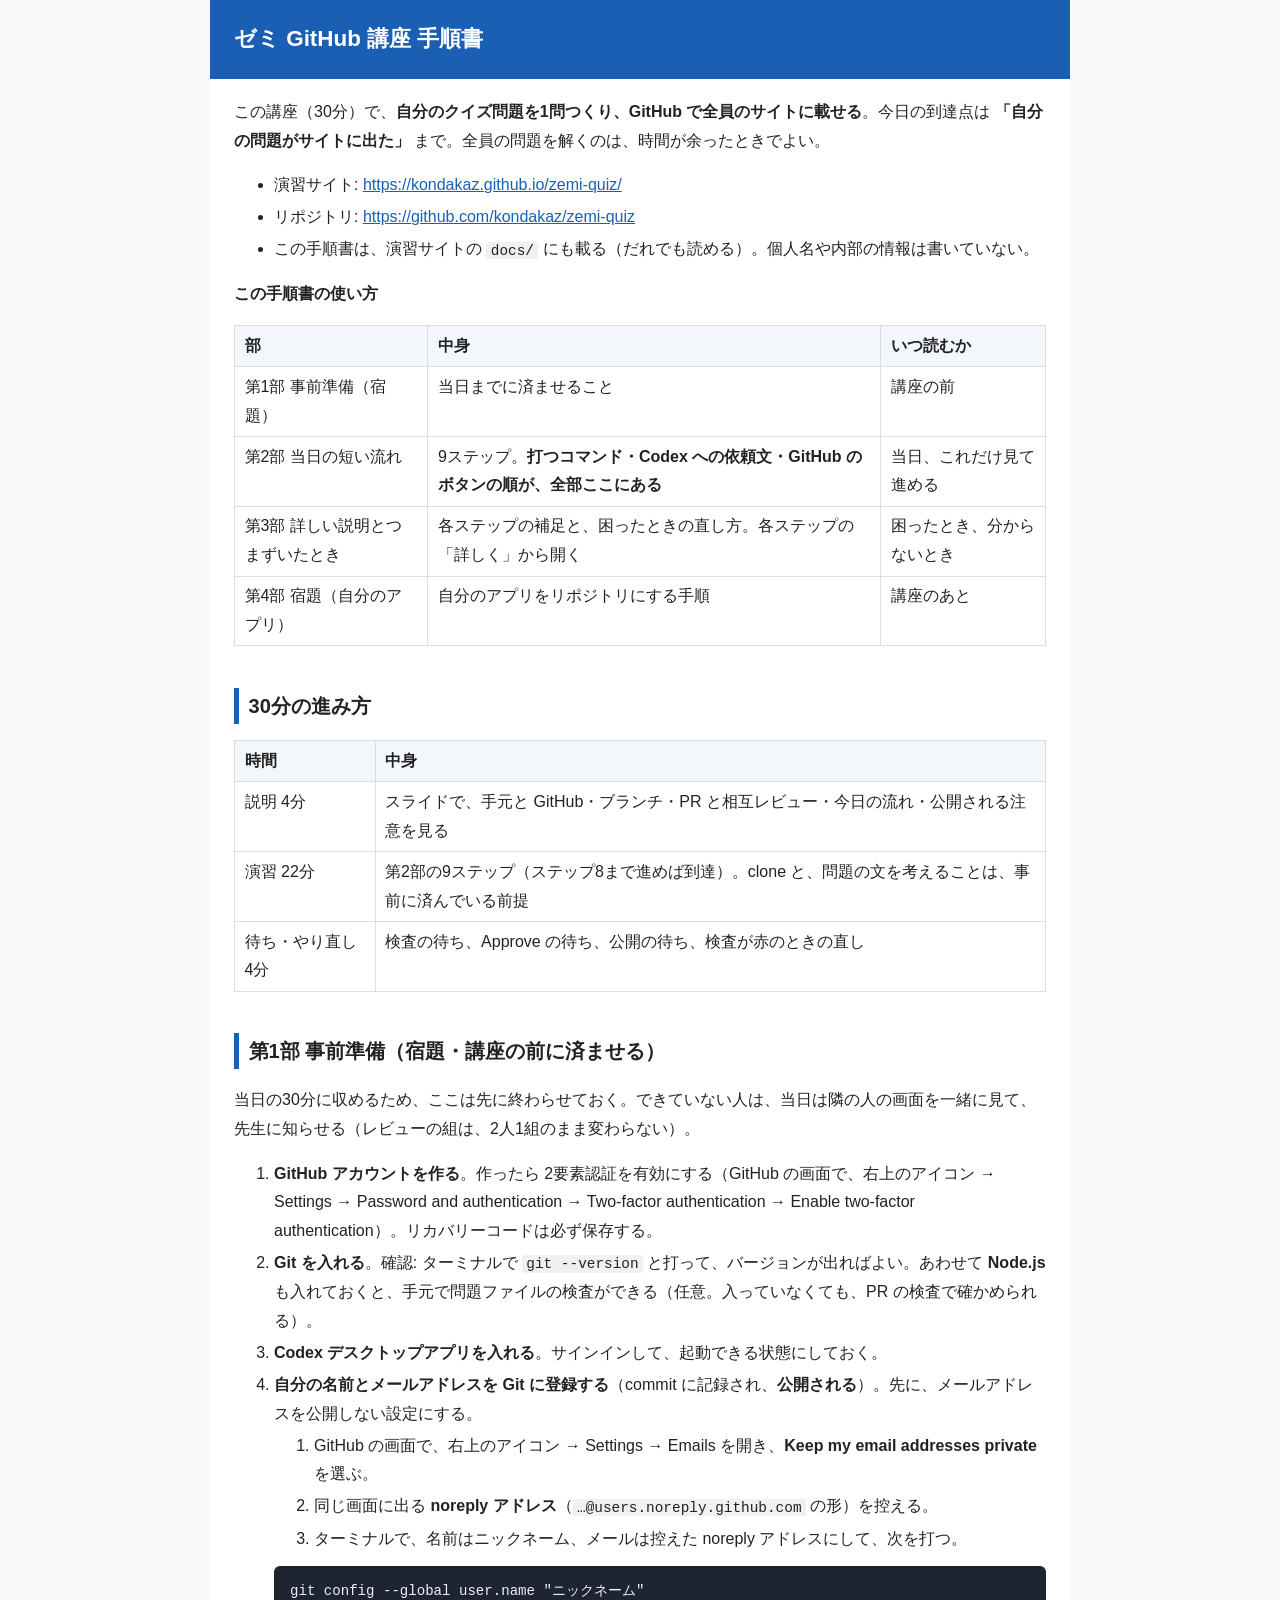
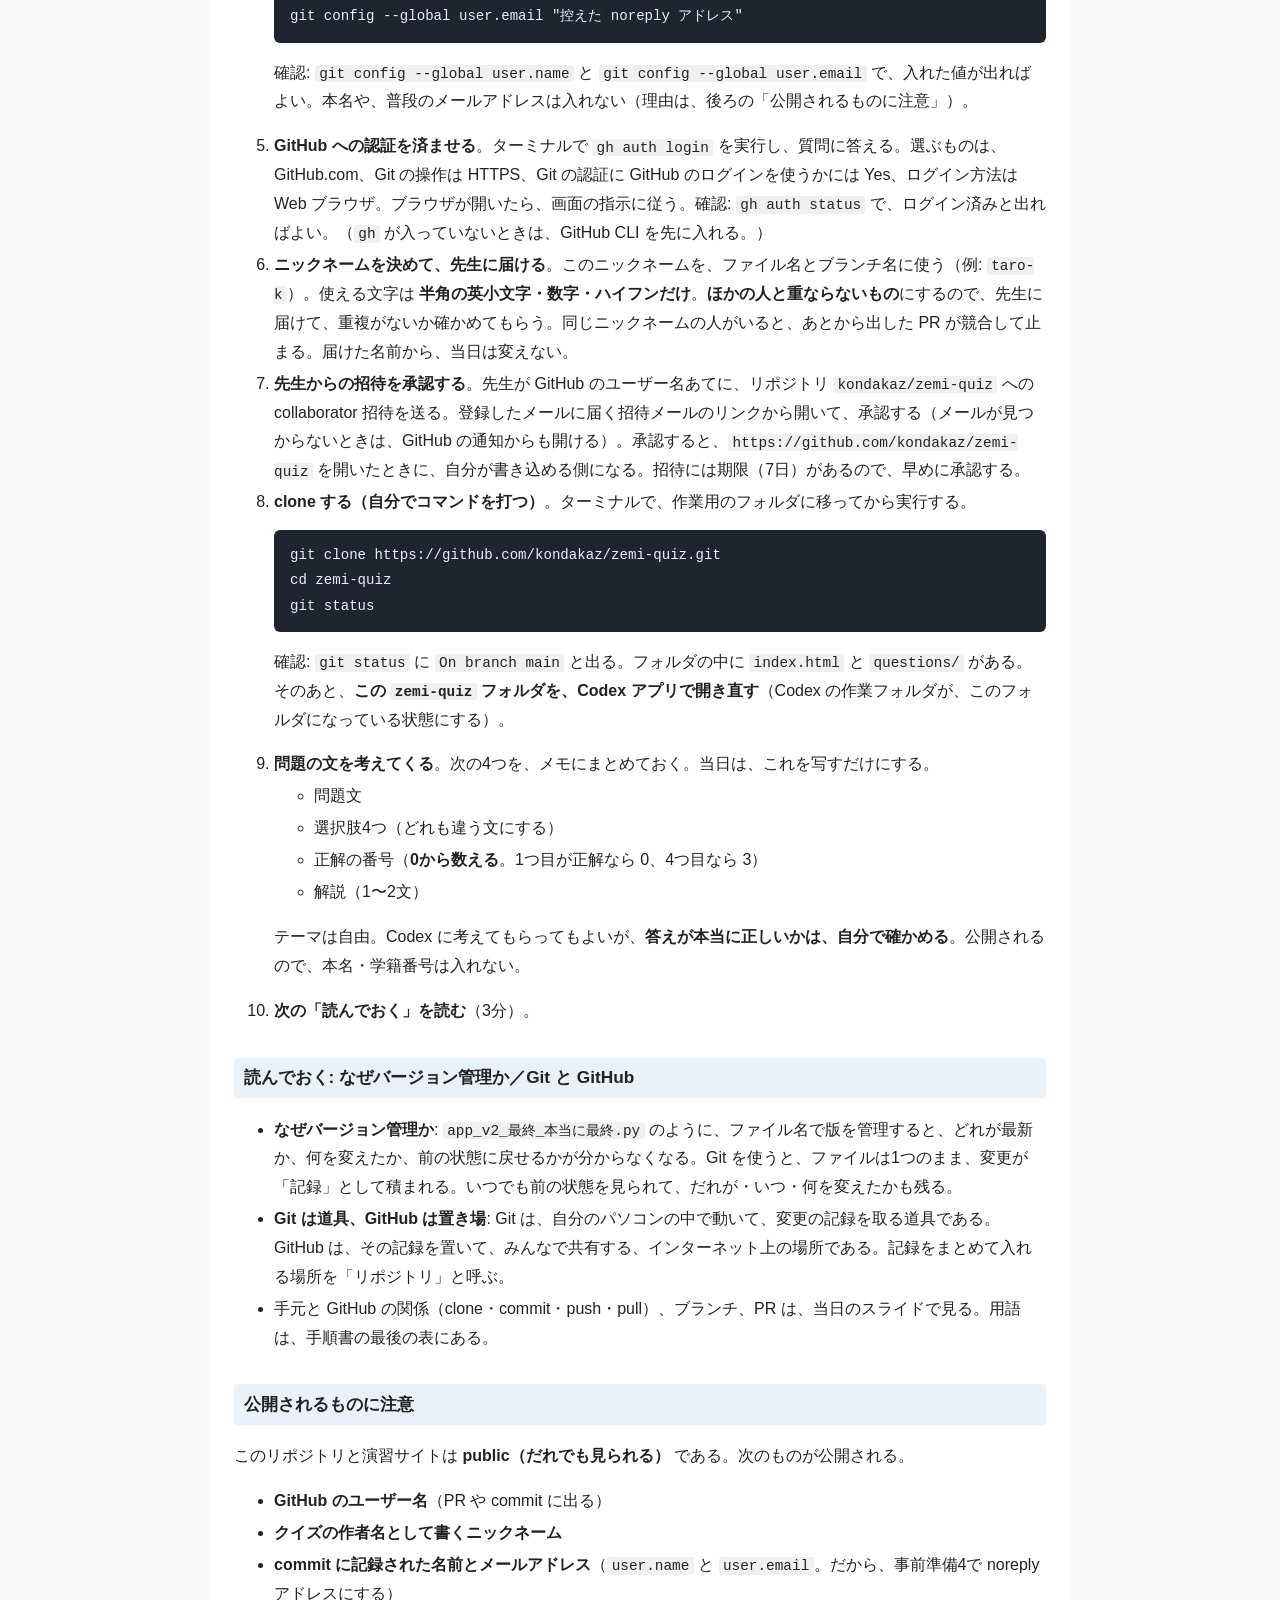
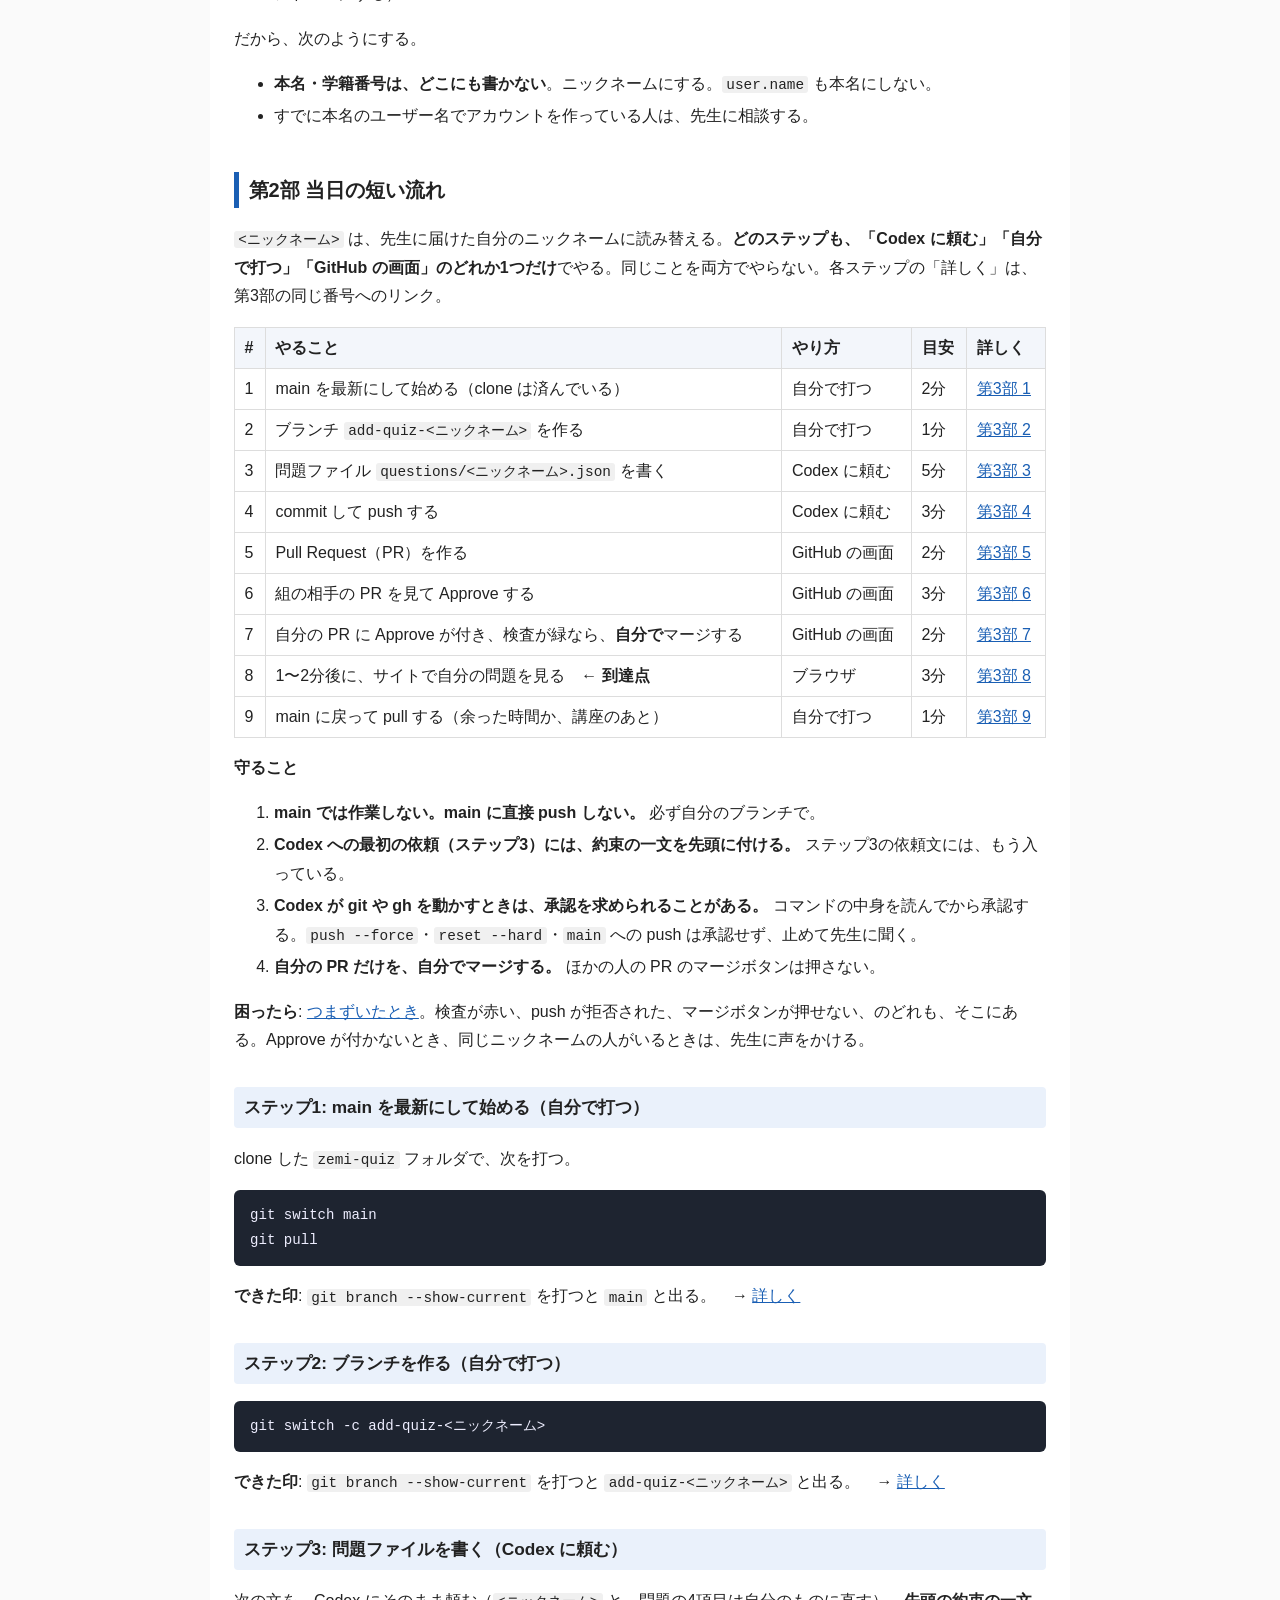
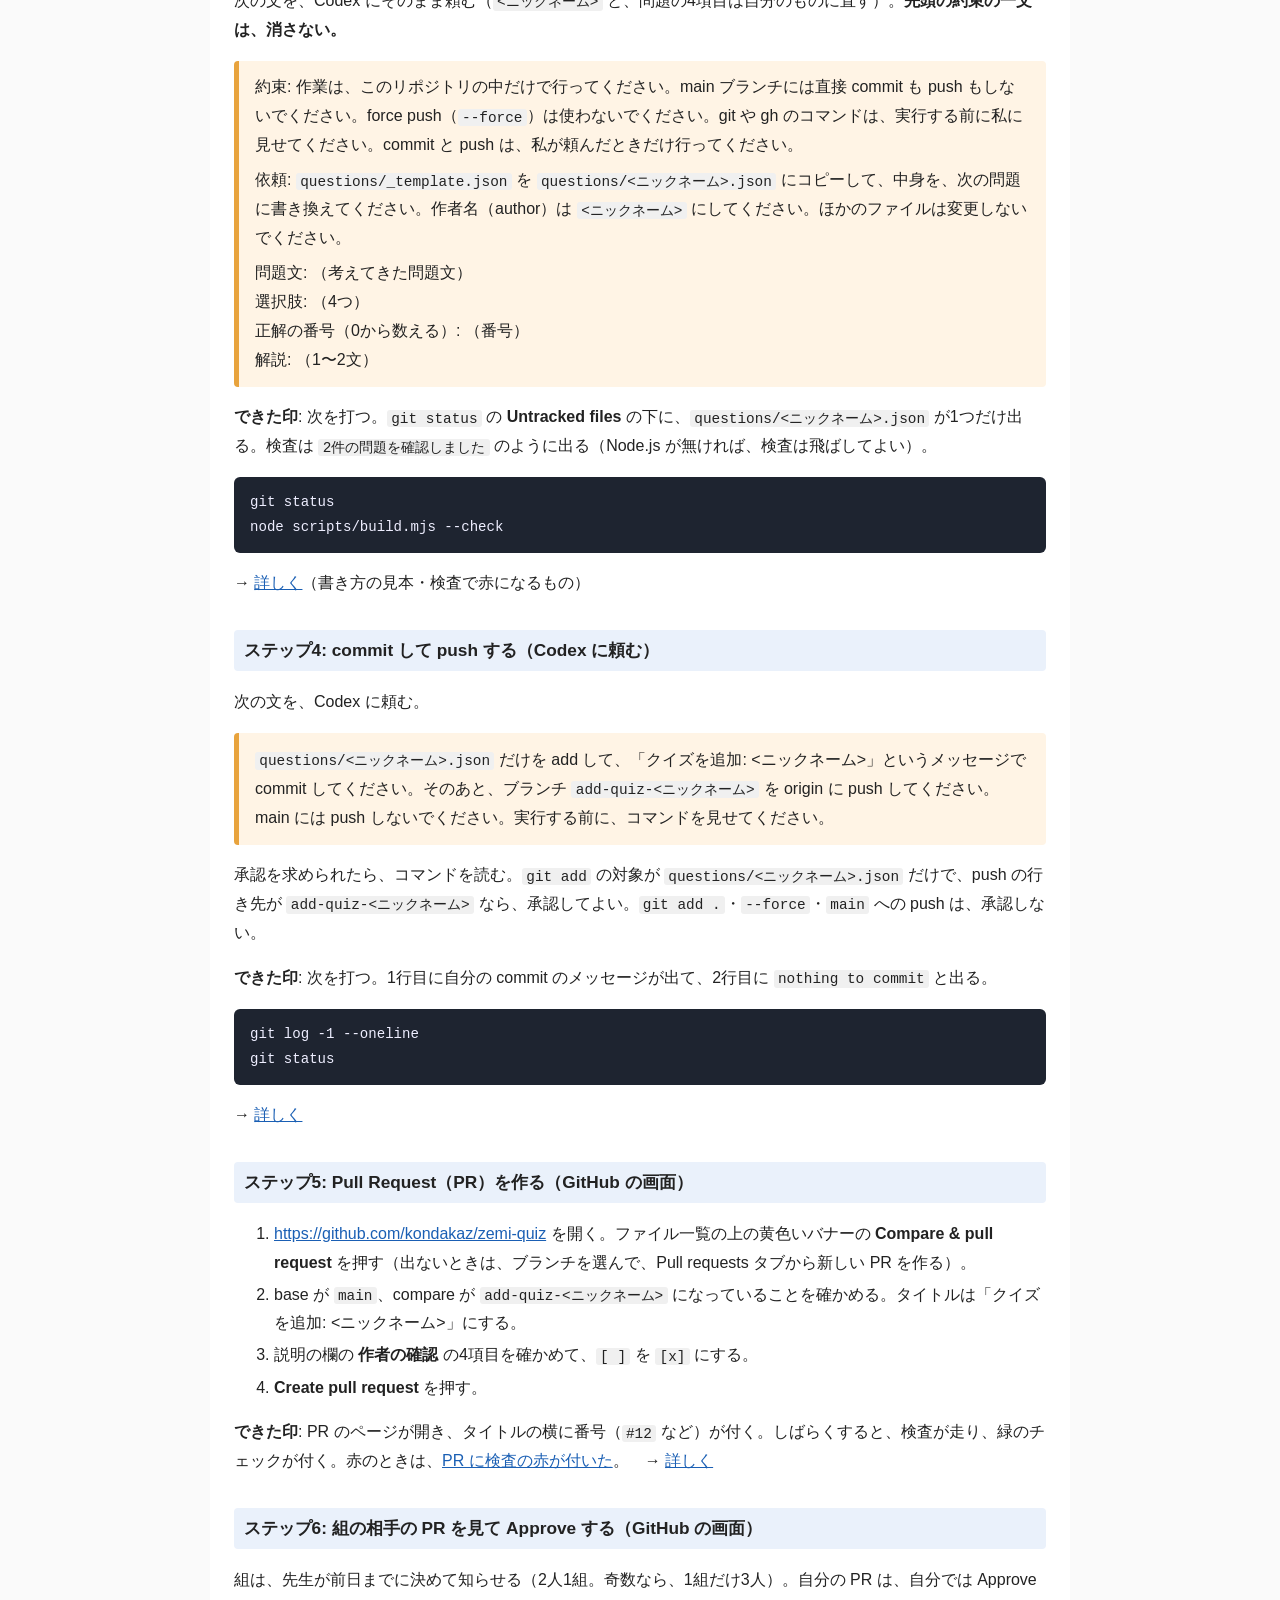
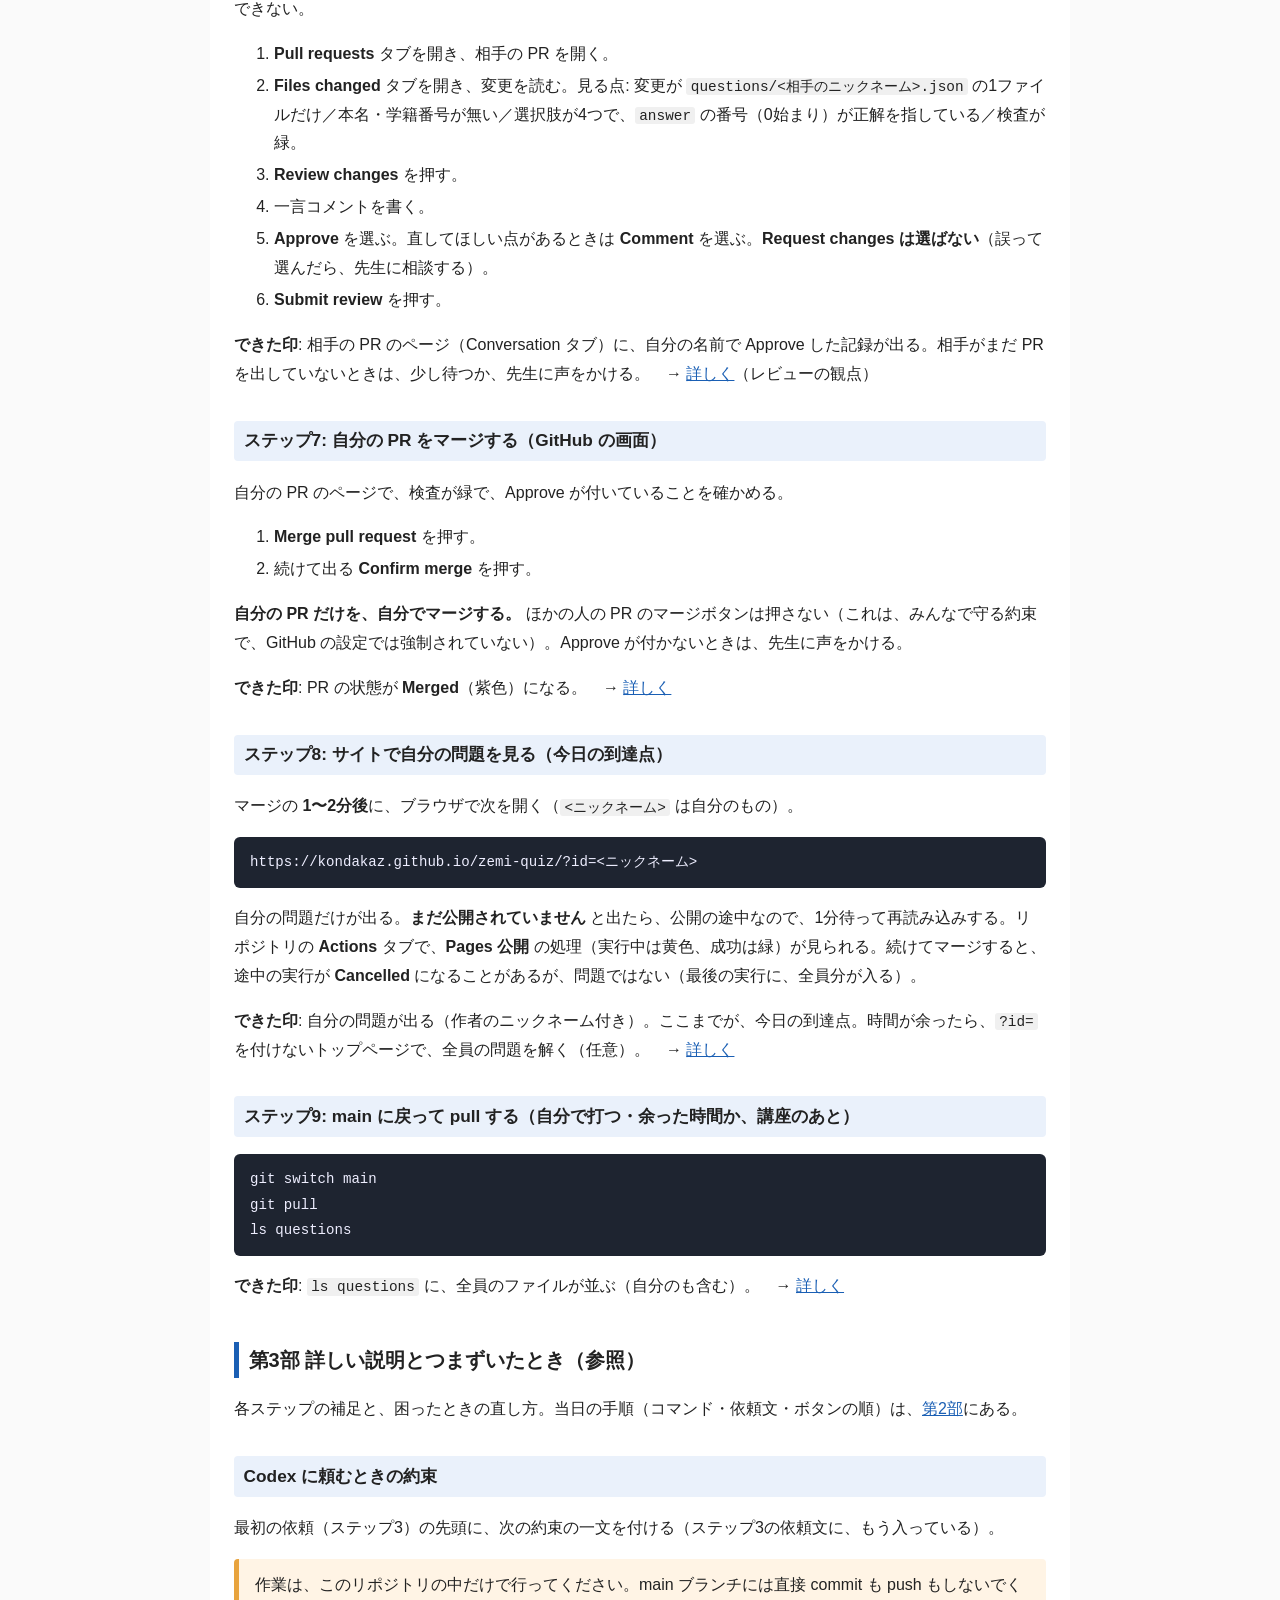
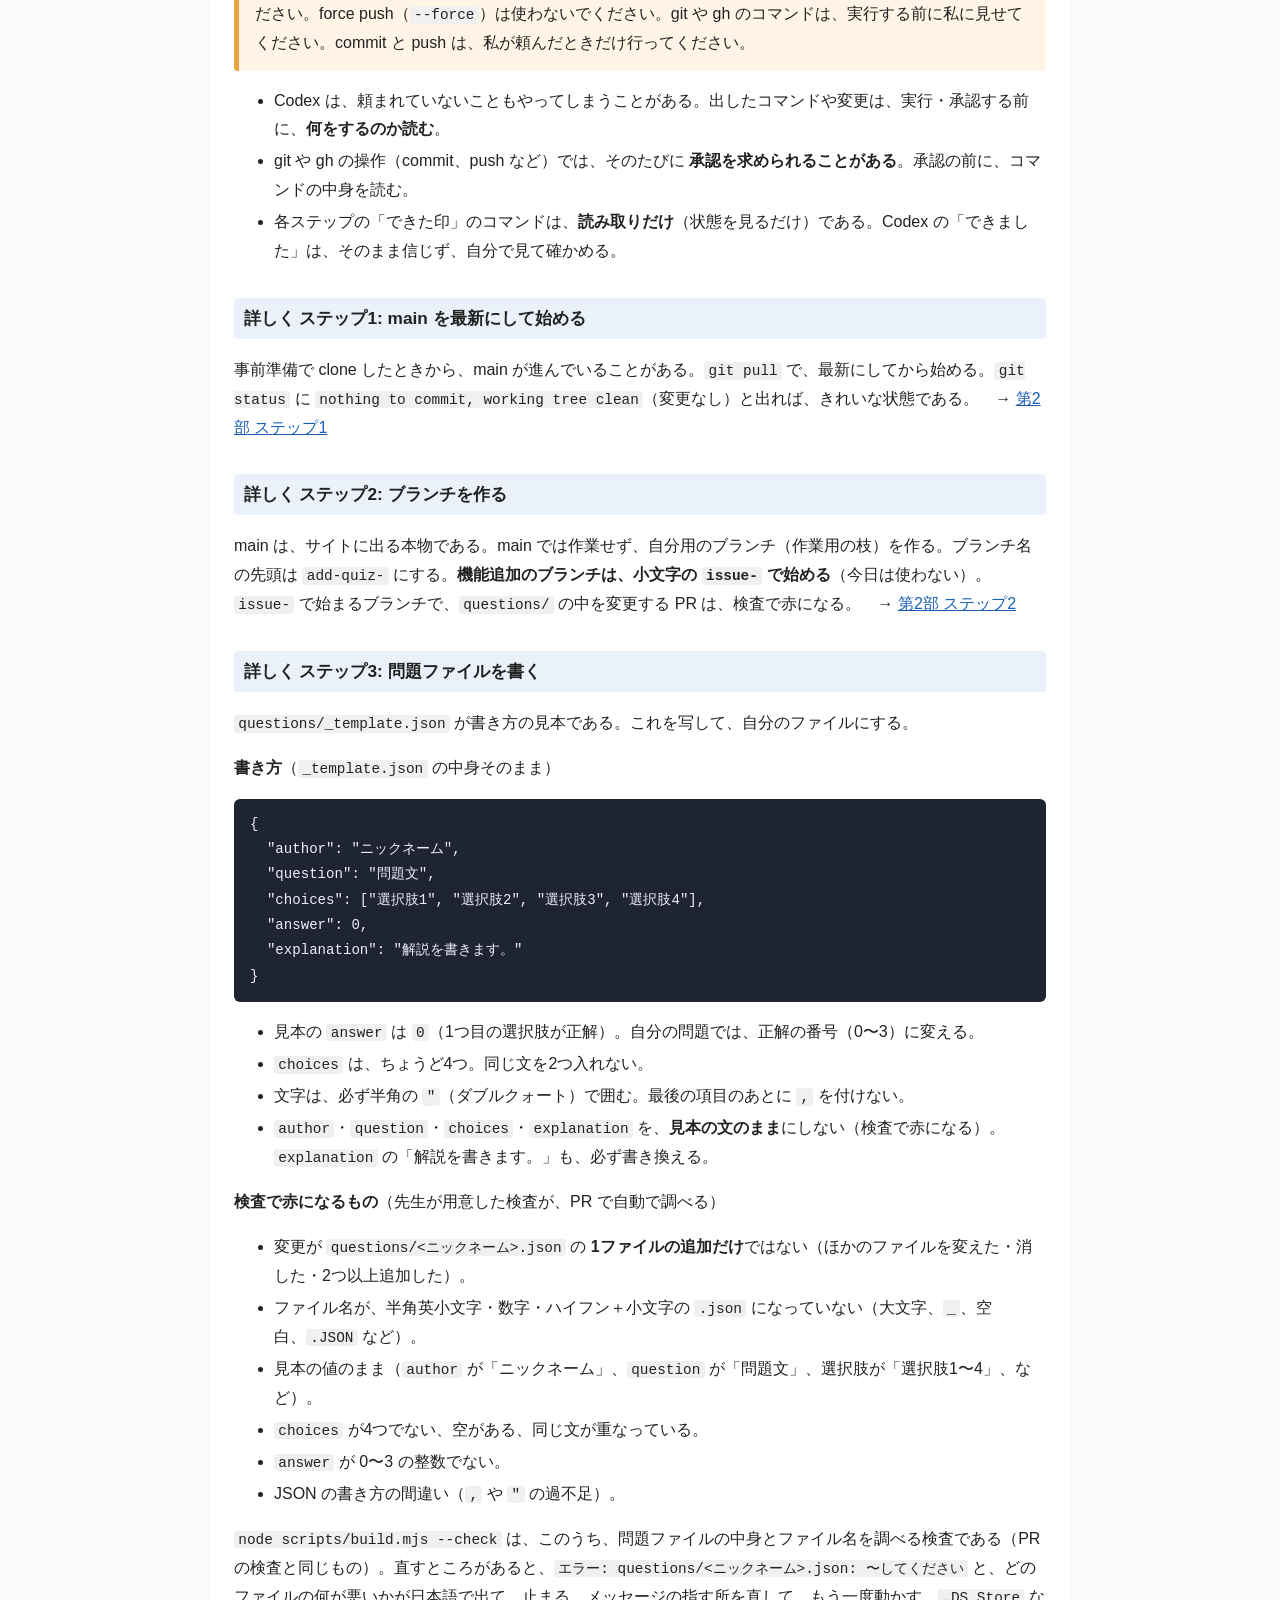
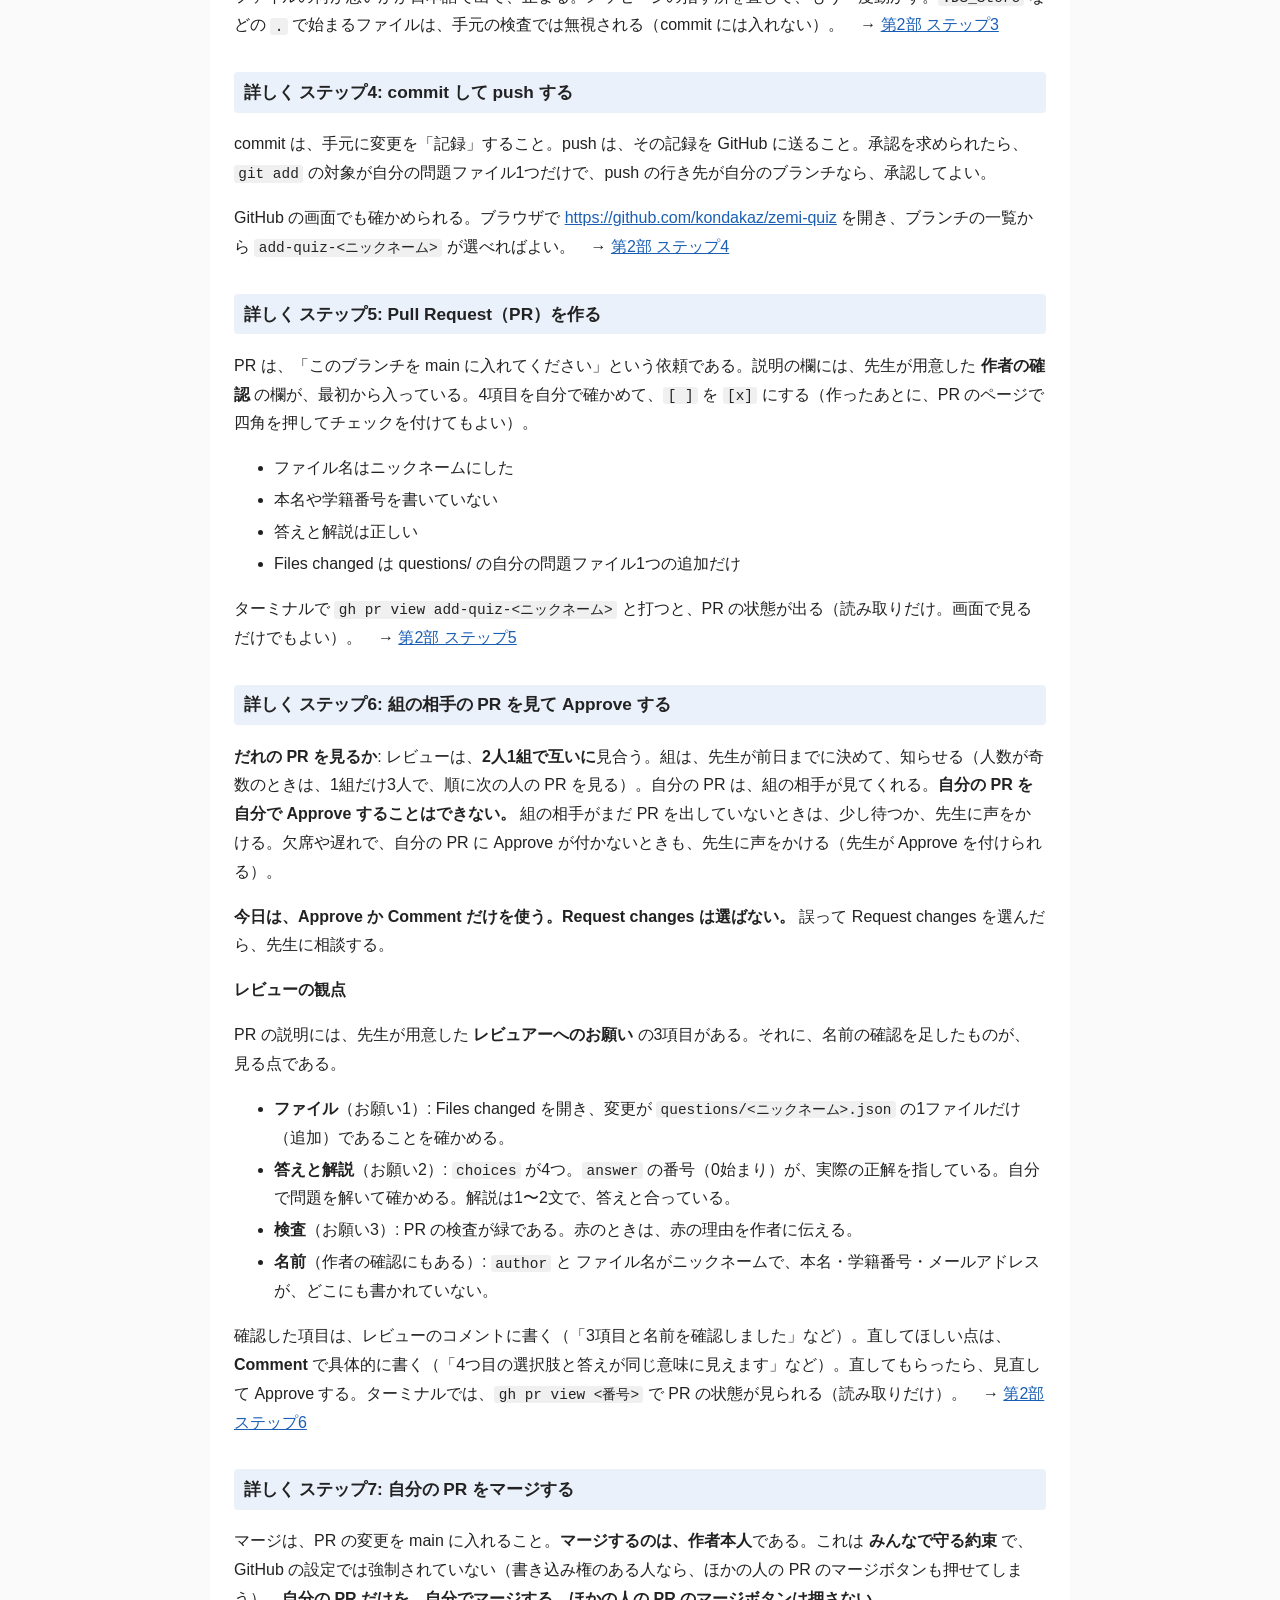
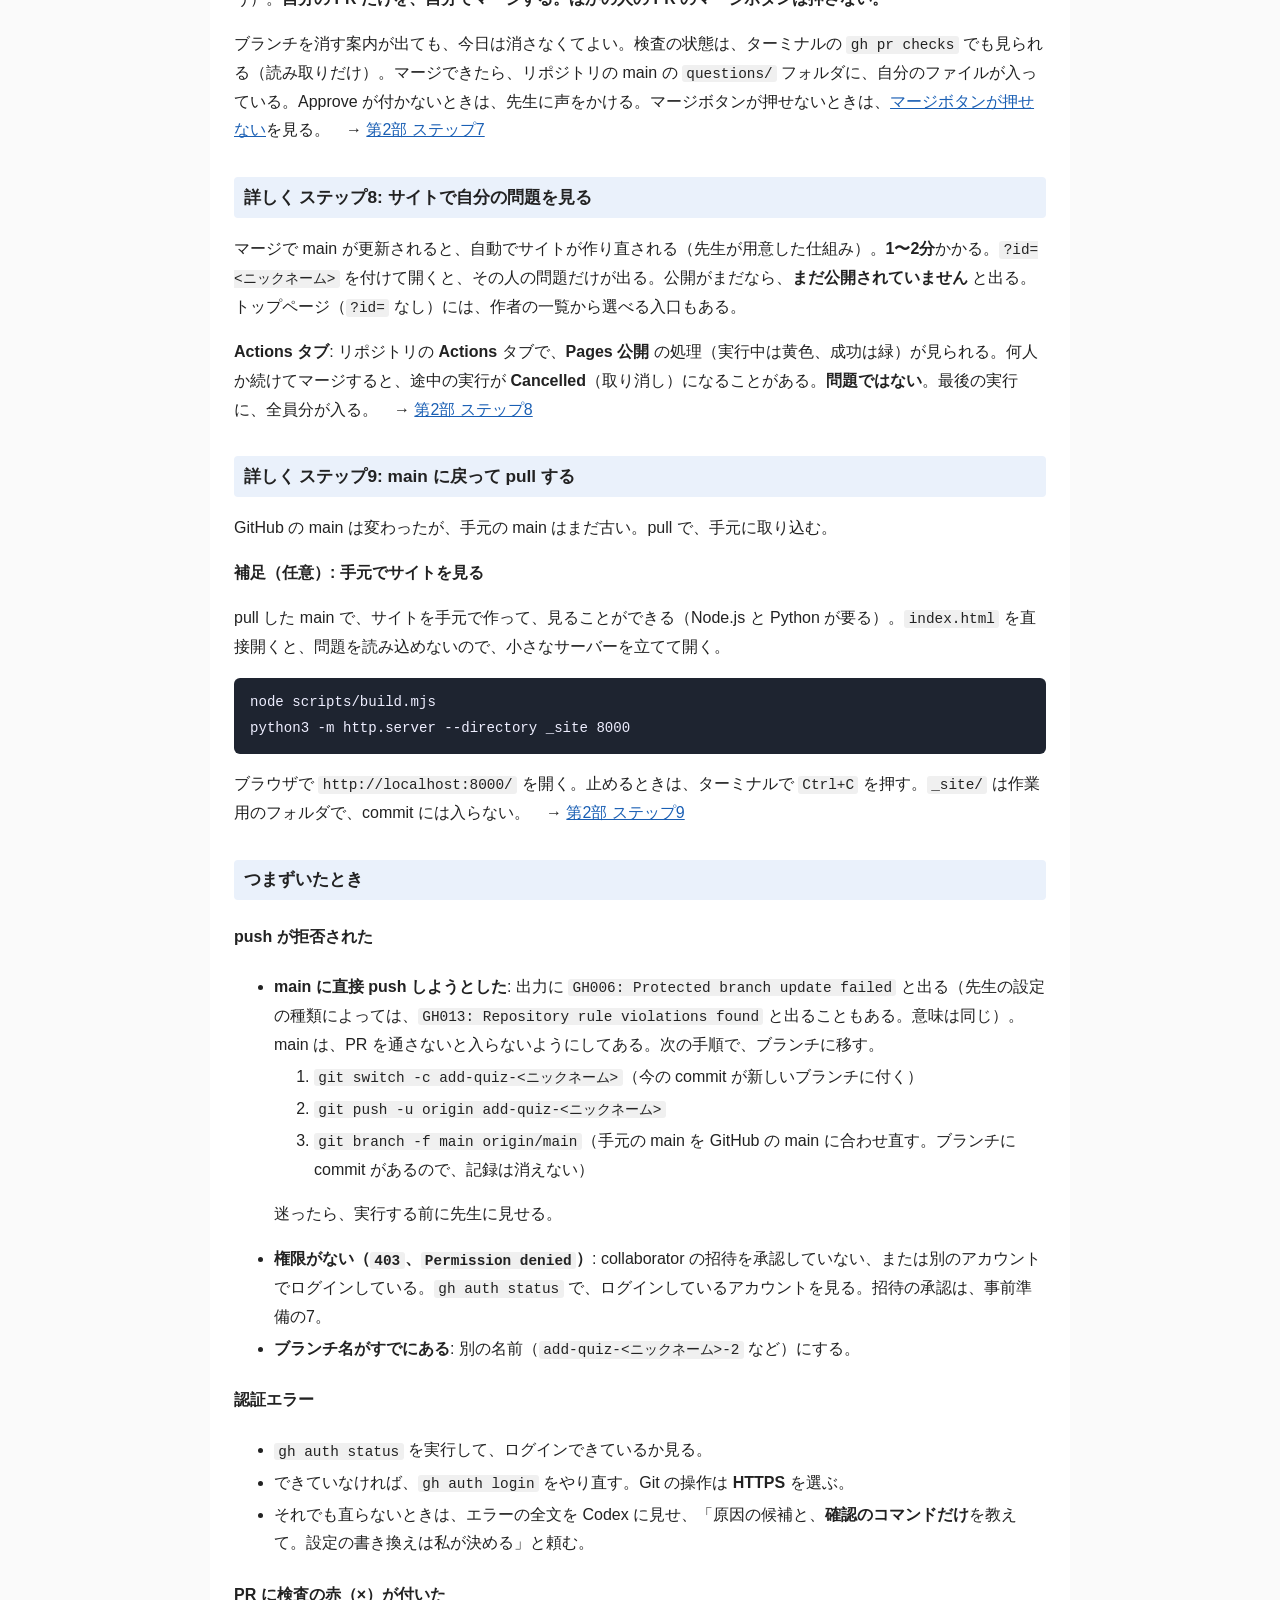
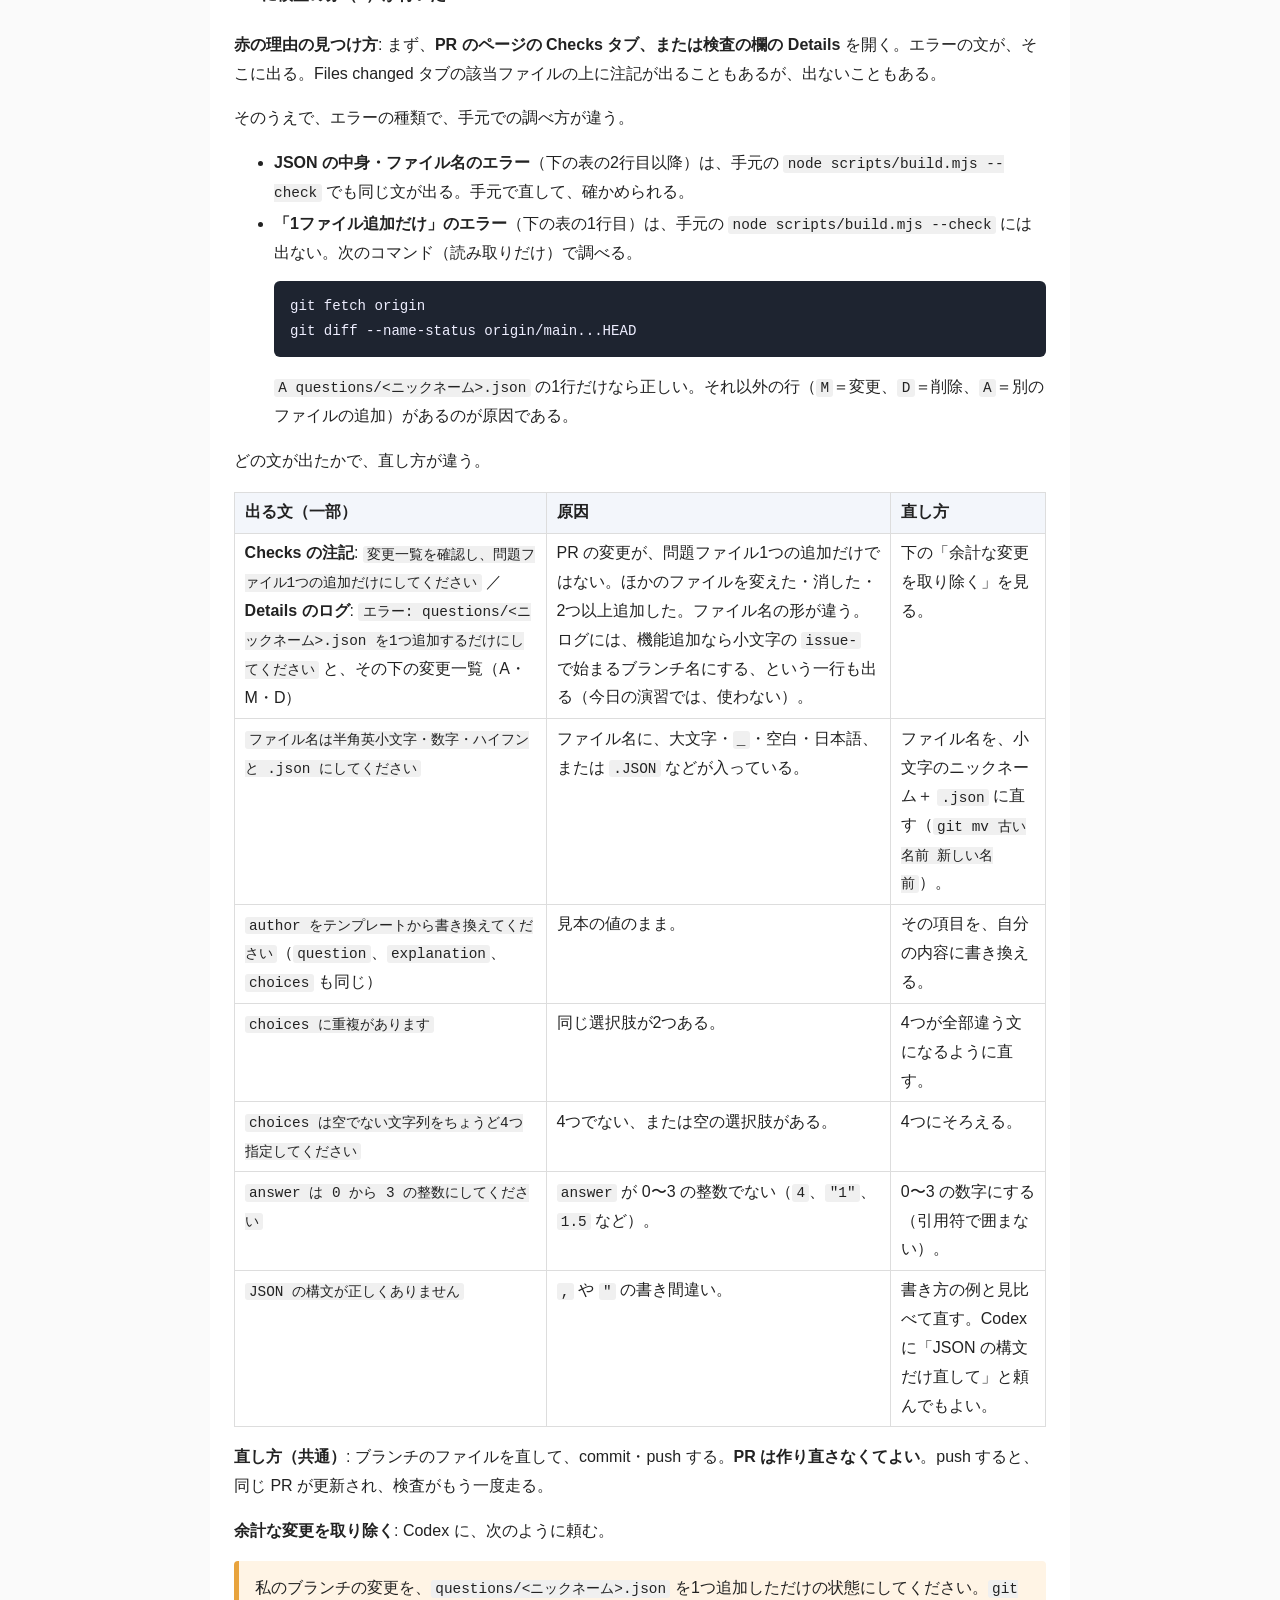
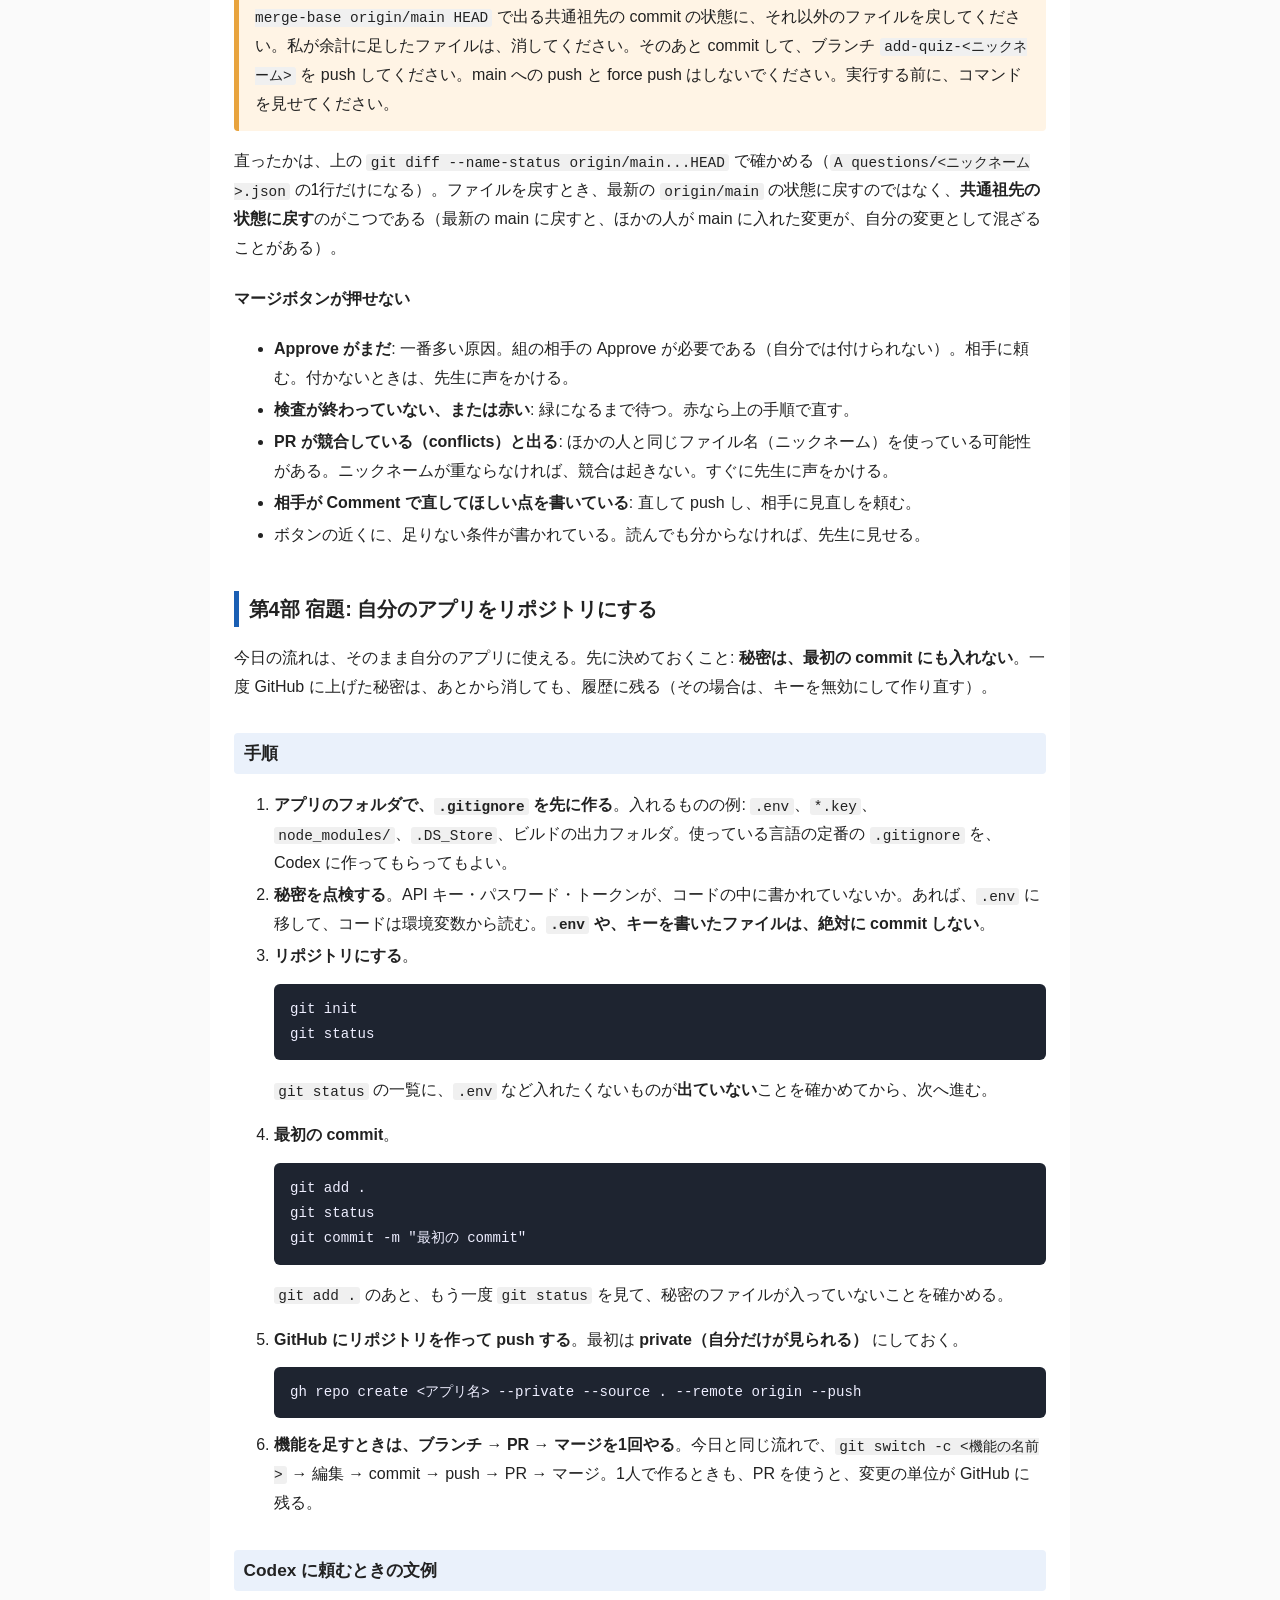
==== docs/handout.html @ 6a9e503c "第2部だけで当日の作業ができる構成へ改訂（監査3回目の指摘を反映） Co-Authored-By: Claude Sonnet 5.5 <noreply@anthropic.com>" ====
<!doctype html>
<html lang="ja"><head><meta charset="utf-8"><meta name="viewport" content="width=device-width,initial-scale=1">
<title>ゼミ GitHub 講座 手順書</title>
<!-- このファイルは docs/handout.md から自動生成。直すときは handout.md を直して作り直す -->
<style>
:root{--ink:#222;--sub:#666;--accent:#1a5fb4;--bg:#fafafa;--card:#fff;--line:#ddd;--warn:#fff4e5}
*{box-sizing:border-box}
body{margin:0;font-family:"Hiragino Kaku Gothic ProN","Noto Sans JP","Yu Gothic",sans-serif;color:var(--ink);background:var(--bg);line-height:1.8}
main{max-width:860px;margin:0 auto;padding:1.5rem 1.5rem 4rem;background:var(--card)}
h1{background:var(--accent);color:#fff;margin:-1.5rem -1.5rem 1.2rem;padding:1.2rem 1.5rem;font-size:1.4rem}
h2{border-left:5px solid var(--accent);padding-left:.6rem;font-size:1.25rem;margin-top:2.6rem;break-after:avoid}
h3{font-size:1.08rem;margin-top:2rem;padding:.3rem .6rem;background:#eaf1fb;border-radius:4px;break-after:avoid}
h4{font-size:1rem;margin-top:1.4rem;break-after:avoid}
code{font-family:"M PLUS 1 Code","Noto Sans Mono CJK JP",Menlo,Consolas,monospace;background:#f0f0f0;padding:.05em .3em;border-radius:3px;font-size:.9em}
pre{background:#1e2430;color:#eef;padding:.8rem 1rem;border-radius:6px;overflow-x:auto;break-inside:avoid}
pre code{background:none;color:inherit;padding:0;font-size:.88rem}
blockquote{margin:1rem 0;padding:.4rem 1rem;background:var(--warn);border-left:5px solid #e8a33d;border-radius:4px;break-inside:avoid}
blockquote p{margin:.4rem 0}
table{border-collapse:collapse;margin:1rem 0;width:100%;break-inside:avoid}
th,td{border:1px solid var(--line);padding:.35rem .6rem;text-align:left;vertical-align:top}
th{background:#f3f6fb}
a{color:var(--accent);word-break:break-all}
li{margin:.2rem 0}
@media print{body{background:#fff;font-size:10.5pt}main{max-width:none;padding:0}h1{margin:0 0 1rem}pre{white-space:pre-wrap;background:#f4f4f4;color:#111;border:1px solid #bbb}a{color:#000}}
</style></head><body><main>
<h1 id="ゼミ-github-講座-手順書">ゼミ GitHub 講座 手順書</h1>
<p>この講座（30分）で、<strong>自分のクイズ問題を1問つくり、GitHub で全員のサイトに載せる</strong>。今日の到達点は <strong>「自分の問題がサイトに出た」</strong> まで。全員の問題を解くのは、時間が余ったときでよい。</p>
<ul><li>演習サイト: <a href="https://kondakaz.github.io/zemi-quiz/">https://kondakaz.github.io/zemi-quiz/</a></li>
<li>リポジトリ: <a href="https://github.com/kondakaz/zemi-quiz">https://github.com/kondakaz/zemi-quiz</a></li>
<li>この手順書は、演習サイトの <code>docs/</code> にも載る（だれでも読める）。個人名や内部の情報は書いていない。</li></ul>
<p><strong>この手順書の使い方</strong></p>
<table><thead><tr><th>部</th><th>中身</th><th>いつ読むか</th></tr></thead><tbody><tr><td>第1部 事前準備（宿題）</td><td>当日までに済ませること</td><td>講座の前</td></tr><tr><td>第2部 当日の短い流れ</td><td>9ステップ。<strong>打つコマンド・Codex への依頼文・GitHub のボタンの順が、全部ここにある</strong></td><td>当日、これだけ見て進める</td></tr><tr><td>第3部 詳しい説明とつまずいたとき</td><td>各ステップの補足と、困ったときの直し方。各ステップの「詳しく」から開く</td><td>困ったとき、分からないとき</td></tr><tr><td>第4部 宿題（自分のアプリ）</td><td>自分のアプリをリポジトリにする手順</td><td>講座のあと</td></tr></tbody></table>
<h2 id="30分の進み方">30分の進み方</h2>
<table><thead><tr><th>時間</th><th>中身</th></tr></thead><tbody><tr><td>説明 4分</td><td>スライドで、手元と GitHub・ブランチ・PR と相互レビュー・今日の流れ・公開される注意を見る</td></tr><tr><td>演習 22分</td><td>第2部の9ステップ（ステップ8まで進めば到達）。clone と、問題の文を考えることは、事前に済んでいる前提</td></tr><tr><td>待ち・やり直し 4分</td><td>検査の待ち、Approve の待ち、公開の待ち、検査が赤のときの直し</td></tr></tbody></table>
<h2 id="第1部-事前準備宿題講座の前に済ませる">第1部 事前準備（宿題・講座の前に済ませる）</h2>
<p>当日の30分に収めるため、ここは先に終わらせておく。できていない人は、当日は隣の人の画面を一緒に見て、先生に知らせる（レビューの組は、2人1組のまま変わらない）。</p>
<ol><li><strong>GitHub アカウントを作る</strong>。作ったら 2要素認証を有効にする（GitHub の画面で、右上のアイコン → Settings → Password and authentication → Two-factor authentication → Enable two-factor authentication）。リカバリーコードは必ず保存する。</li>
<li><strong>Git を入れる</strong>。確認: ターミナルで <code>git --version</code> と打って、バージョンが出ればよい。あわせて <strong>Node.js</strong> も入れておくと、手元で問題ファイルの検査ができる（任意。入っていなくても、PR の検査で確かめられる）。</li>
<li><strong>Codex デスクトップアプリを入れる</strong>。サインインして、起動できる状態にしておく。</li>
<li><strong>自分の名前とメールアドレスを Git に登録する</strong>（commit に記録され、<strong>公開される</strong>）。先に、メールアドレスを公開しない設定にする。
<ol><li>GitHub の画面で、右上のアイコン → Settings → Emails を開き、<strong>Keep my email addresses private</strong> を選ぶ。</li>
<li>同じ画面に出る <strong>noreply アドレス</strong>（<code>…@users.noreply.github.com</code> の形）を控える。</li>
<li>ターミナルで、名前はニックネーム、メールは控えた noreply アドレスにして、次を打つ。</li></ol>
<pre><code>git config --global user.name "ニックネーム"
git config --global user.email "控えた noreply アドレス"</code></pre>
<p>確認: <code>git config --global user.name</code> と <code>git config --global user.email</code> で、入れた値が出ればよい。本名や、普段のメールアドレスは入れない（理由は、後ろの「公開されるものに注意」）。</p>
</li>
<li><strong>GitHub への認証を済ませる</strong>。ターミナルで <code>gh auth login</code> を実行し、質問に答える。選ぶものは、GitHub.com、Git の操作は HTTPS、Git の認証に GitHub のログインを使うかには Yes、ログイン方法は Web ブラウザ。ブラウザが開いたら、画面の指示に従う。確認: <code>gh auth status</code> で、ログイン済みと出ればよい。（<code>gh</code> が入っていないときは、GitHub CLI を先に入れる。）</li>
<li><strong>ニックネームを決めて、先生に届ける</strong>。このニックネームを、ファイル名とブランチ名に使う（例: <code>taro-k</code>）。使える文字は <strong>半角の英小文字・数字・ハイフンだけ</strong>。<strong>ほかの人と重ならないもの</strong>にするので、先生に届けて、重複がないか確かめてもらう。同じニックネームの人がいると、あとから出した PR が競合して止まる。届けた名前から、当日は変えない。</li>
<li><strong>先生からの招待を承認する</strong>。先生が GitHub のユーザー名あてに、リポジトリ <code>kondakaz/zemi-quiz</code> への collaborator 招待を送る。登録したメールに届く招待メールのリンクから開いて、承認する（メールが見つからないときは、GitHub の通知からも開ける）。承認すると、<code>https://github.com/kondakaz/zemi-quiz</code> を開いたときに、自分が書き込める側になる。招待には期限（7日）があるので、早めに承認する。</li>
<li><strong>clone する（自分でコマンドを打つ）</strong>。ターミナルで、作業用のフォルダに移ってから実行する。
<pre><code>git clone https://github.com/kondakaz/zemi-quiz.git
cd zemi-quiz
git status</code></pre>
<p>確認: <code>git status</code> に <code>On branch main</code> と出る。フォルダの中に <code>index.html</code> と <code>questions/</code> がある。そのあと、<strong>この <code>zemi-quiz</code> フォルダを、Codex アプリで開き直す</strong>（Codex の作業フォルダが、このフォルダになっている状態にする）。</p>
</li>
<li><strong>問題の文を考えてくる</strong>。次の4つを、メモにまとめておく。当日は、これを写すだけにする。
<ul><li>問題文</li>
<li>選択肢4つ（どれも違う文にする）</li>
<li>正解の番号（<strong>0から数える</strong>。1つ目が正解なら 0、4つ目なら 3）</li>
<li>解説（1〜2文）</li></ul>
<p>テーマは自由。Codex に考えてもらってもよいが、<strong>答えが本当に正しいかは、自分で確かめる</strong>。公開されるので、本名・学籍番号は入れない。</p>
</li>
<li><strong>次の「読んでおく」を読む</strong>（3分）。</li></ol>
<h3 id="読んでおく-なぜバージョン管理かgit-と-github">読んでおく: なぜバージョン管理か／Git と GitHub</h3>
<ul><li><strong>なぜバージョン管理か</strong>: <code>app_v2_最終_本当に最終.py</code> のように、ファイル名で版を管理すると、どれが最新か、何を変えたか、前の状態に戻せるかが分からなくなる。Git を使うと、ファイルは1つのまま、変更が「記録」として積まれる。いつでも前の状態を見られて、だれが・いつ・何を変えたかも残る。</li>
<li><strong>Git は道具、GitHub は置き場</strong>: Git は、自分のパソコンの中で動いて、変更の記録を取る道具である。GitHub は、その記録を置いて、みんなで共有する、インターネット上の場所である。記録をまとめて入れる場所を「リポジトリ」と呼ぶ。</li>
<li>手元と GitHub の関係（clone・commit・push・pull）、ブランチ、PR は、当日のスライドで見る。用語は、手順書の最後の表にある。</li></ul>
<h3 id="公開されるものに注意">公開されるものに注意</h3>
<p>このリポジトリと演習サイトは <strong>public（だれでも見られる）</strong> である。次のものが公開される。</p>
<ul><li><strong>GitHub のユーザー名</strong>（PR や commit に出る）</li>
<li><strong>クイズの作者名として書くニックネーム</strong></li>
<li><strong>commit に記録された名前とメールアドレス</strong>（<code>user.name</code> と <code>user.email</code>。だから、事前準備4で noreply アドレスにする）</li></ul>
<p>だから、次のようにする。</p>
<ul><li><strong>本名・学籍番号は、どこにも書かない</strong>。ニックネームにする。<code>user.name</code> も本名にしない。</li>
<li>すでに本名のユーザー名でアカウントを作っている人は、先生に相談する。</li></ul>
<h2 id="第2部-当日の短い流れ">第2部 当日の短い流れ</h2>
<a id="part2"></a>
<p><code>&lt;ニックネーム&gt;</code> は、先生に届けた自分のニックネームに読み替える。<strong>どのステップも、「Codex に頼む」「自分で打つ」「GitHub の画面」のどれか1つだけ</strong>でやる。同じことを両方でやらない。各ステップの「詳しく」は、第3部の同じ番号へのリンク。</p>
<table><thead><tr><th>#</th><th>やること</th><th>やり方</th><th>目安</th><th>詳しく</th></tr></thead><tbody><tr><td>1</td><td>main を最新にして始める（clone は済んでいる）</td><td>自分で打つ</td><td>2分</td><td><a href="#d1">第3部 1</a></td></tr><tr><td>2</td><td>ブランチ <code>add-quiz-&lt;ニックネーム&gt;</code> を作る</td><td>自分で打つ</td><td>1分</td><td><a href="#d2">第3部 2</a></td></tr><tr><td>3</td><td>問題ファイル <code>questions/&lt;ニックネーム&gt;.json</code> を書く</td><td>Codex に頼む</td><td>5分</td><td><a href="#d3">第3部 3</a></td></tr><tr><td>4</td><td>commit して push する</td><td>Codex に頼む</td><td>3分</td><td><a href="#d4">第3部 4</a></td></tr><tr><td>5</td><td>Pull Request（PR）を作る</td><td>GitHub の画面</td><td>2分</td><td><a href="#d5">第3部 5</a></td></tr><tr><td>6</td><td>組の相手の PR を見て Approve する</td><td>GitHub の画面</td><td>3分</td><td><a href="#d6">第3部 6</a></td></tr><tr><td>7</td><td>自分の PR に Approve が付き、検査が緑なら、<strong>自分で</strong>マージする</td><td>GitHub の画面</td><td>2分</td><td><a href="#d7">第3部 7</a></td></tr><tr><td>8</td><td>1〜2分後に、サイトで自分の問題を見る　<strong>← 到達点</strong></td><td>ブラウザ</td><td>3分</td><td><a href="#d8">第3部 8</a></td></tr><tr><td>9</td><td>main に戻って pull する（余った時間か、講座のあと）</td><td>自分で打つ</td><td>1分</td><td><a href="#d9">第3部 9</a></td></tr></tbody></table>
<p><strong>守ること</strong></p>
<ol><li><strong>main では作業しない。main に直接 push しない。</strong> 必ず自分のブランチで。</li>
<li><strong>Codex への最初の依頼（ステップ3）には、約束の一文を先頭に付ける。</strong> ステップ3の依頼文には、もう入っている。</li>
<li><strong>Codex が git や gh を動かすときは、承認を求められることがある。</strong> コマンドの中身を読んでから承認する。<code>push --force</code>・<code>reset --hard</code>・<code>main</code> への push は承認せず、止めて先生に聞く。</li>
<li><strong>自分の PR だけを、自分でマージする。</strong> ほかの人の PR のマージボタンは押さない。</li></ol>
<p><strong>困ったら</strong>: <a href="#trouble">つまずいたとき</a>。検査が赤い、push が拒否された、マージボタンが押せない、のどれも、そこにある。Approve が付かないとき、同じニックネームの人がいるときは、先生に声をかける。</p>
<a id="s1"></a>
<h3 id="ステップ1-main-を最新にして始める自分で打つ">ステップ1: main を最新にして始める（自分で打つ）</h3>
<p>clone した <code>zemi-quiz</code> フォルダで、次を打つ。</p>
<pre><code>git switch main
git pull</code></pre>
<p><strong>できた印</strong>: <code>git branch --show-current</code> を打つと <code>main</code> と出る。　→ <a href="#d1">詳しく</a></p>
<a id="s2"></a>
<h3 id="ステップ2-ブランチを作る自分で打つ">ステップ2: ブランチを作る（自分で打つ）</h3>
<pre><code>git switch -c add-quiz-&lt;ニックネーム&gt;</code></pre>
<p><strong>できた印</strong>: <code>git branch --show-current</code> を打つと <code>add-quiz-&lt;ニックネーム&gt;</code> と出る。　→ <a href="#d2">詳しく</a></p>
<a id="s3"></a>
<h3 id="ステップ3-問題ファイルを書くcodex-に頼む">ステップ3: 問題ファイルを書く（Codex に頼む）</h3>
<p>次の文を、Codex にそのまま頼む（<code>&lt;ニックネーム&gt;</code> と、問題の4項目は自分のものに直す）。<strong>先頭の約束の一文は、消さない。</strong></p>
<blockquote><p>約束: 作業は、このリポジトリの中だけで行ってください。main ブランチには直接 commit も push もしないでください。force push（<code>--force</code>）は使わないでください。git や gh のコマンドは、実行する前に私に見せてください。commit と push は、私が頼んだときだけ行ってください。</p>
<p>依頼: <code>questions/_template.json</code> を <code>questions/&lt;ニックネーム&gt;.json</code> にコピーして、中身を、次の問題に書き換えてください。作者名（author）は <code>&lt;ニックネーム&gt;</code> にしてください。ほかのファイルは変更しないでください。</p>
<p>問題文: （考えてきた問題文）<br>選択肢: （4つ）<br>正解の番号（0から数える）: （番号）<br>解説: （1〜2文）</p>
</blockquote>
<p><strong>できた印</strong>: 次を打つ。<code>git status</code> の <strong>Untracked files</strong> の下に、<code>questions/&lt;ニックネーム&gt;.json</code> が1つだけ出る。検査は <code>2件の問題を確認しました</code> のように出る（Node.js が無ければ、検査は飛ばしてよい）。</p>
<pre><code>git status
node scripts/build.mjs --check</code></pre>
<p>→ <a href="#d3">詳しく</a>（書き方の見本・検査で赤になるもの）</p>
<a id="s4"></a>
<h3 id="ステップ4-commit-して-push-するcodex-に頼む">ステップ4: commit して push する（Codex に頼む）</h3>
<p>次の文を、Codex に頼む。</p>
<blockquote><p><code>questions/&lt;ニックネーム&gt;.json</code> だけを add して、「クイズを追加: &lt;ニックネーム&gt;」というメッセージで commit してください。そのあと、ブランチ <code>add-quiz-&lt;ニックネーム&gt;</code> を origin に push してください。main には push しないでください。実行する前に、コマンドを見せてください。</p>
</blockquote>
<p>承認を求められたら、コマンドを読む。<code>git add</code> の対象が <code>questions/&lt;ニックネーム&gt;.json</code> だけで、push の行き先が <code>add-quiz-&lt;ニックネーム&gt;</code> なら、承認してよい。<code>git add .</code>・<code>--force</code>・<code>main</code> への push は、承認しない。</p>
<p><strong>できた印</strong>: 次を打つ。1行目に自分の commit のメッセージが出て、2行目に <code>nothing to commit</code> と出る。</p>
<pre><code>git log -1 --oneline
git status</code></pre>
<p>→ <a href="#d4">詳しく</a></p>
<a id="s5"></a>
<h3 id="ステップ5-pull-requestprを作るgithub-の画面">ステップ5: Pull Request（PR）を作る（GitHub の画面）</h3>
<ol><li><a href="https://github.com/kondakaz/zemi-quiz">https://github.com/kondakaz/zemi-quiz</a> を開く。ファイル一覧の上の黄色いバナーの <strong>Compare &amp; pull request</strong> を押す（出ないときは、ブランチを選んで、Pull requests タブから新しい PR を作る）。</li>
<li>base が <code>main</code>、compare が <code>add-quiz-&lt;ニックネーム&gt;</code> になっていることを確かめる。タイトルは「クイズを追加: &lt;ニックネーム&gt;」にする。</li>
<li>説明の欄の <strong>作者の確認</strong> の4項目を確かめて、<code>[ ]</code> を <code>[x]</code> にする。</li>
<li><strong>Create pull request</strong> を押す。</li></ol>
<p><strong>できた印</strong>: PR のページが開き、タイトルの横に番号（<code>#12</code> など）が付く。しばらくすると、検査が走り、緑のチェックが付く。赤のときは、<a href="#trouble-red">PR に検査の赤が付いた</a>。　→ <a href="#d5">詳しく</a></p>
<a id="s6"></a>
<h3 id="ステップ6-組の相手の-pr-を見て-approve-するgithub-の画面">ステップ6: 組の相手の PR を見て Approve する（GitHub の画面）</h3>
<p>組は、先生が前日までに決めて知らせる（2人1組。奇数なら、1組だけ3人）。自分の PR は、自分では Approve できない。</p>
<ol><li><strong>Pull requests</strong> タブを開き、相手の PR を開く。</li>
<li><strong>Files changed</strong> タブを開き、変更を読む。見る点: 変更が <code>questions/&lt;相手のニックネーム&gt;.json</code> の1ファイルだけ／本名・学籍番号が無い／選択肢が4つで、<code>answer</code> の番号（0始まり）が正解を指している／検査が緑。</li>
<li><strong>Review changes</strong> を押す。</li>
<li>一言コメントを書く。</li>
<li><strong>Approve</strong> を選ぶ。直してほしい点があるときは <strong>Comment</strong> を選ぶ。<strong>Request changes は選ばない</strong>（誤って選んだら、先生に相談する）。</li>
<li><strong>Submit review</strong> を押す。</li></ol>
<p><strong>できた印</strong>: 相手の PR のページ（Conversation タブ）に、自分の名前で Approve した記録が出る。相手がまだ PR を出していないときは、少し待つか、先生に声をかける。　→ <a href="#d6">詳しく</a>（レビューの観点）</p>
<a id="s7"></a>
<h3 id="ステップ7-自分の-pr-をマージするgithub-の画面">ステップ7: 自分の PR をマージする（GitHub の画面）</h3>
<p>自分の PR のページで、検査が緑で、Approve が付いていることを確かめる。</p>
<ol><li><strong>Merge pull request</strong> を押す。</li>
<li>続けて出る <strong>Confirm merge</strong> を押す。</li></ol>
<p><strong>自分の PR だけを、自分でマージする。</strong> ほかの人の PR のマージボタンは押さない（これは、みんなで守る約束で、GitHub の設定では強制されていない）。Approve が付かないときは、先生に声をかける。</p>
<p><strong>できた印</strong>: PR の状態が <strong>Merged</strong>（紫色）になる。　→ <a href="#d7">詳しく</a></p>
<a id="s8"></a>
<h3 id="ステップ8-サイトで自分の問題を見る今日の到達点">ステップ8: サイトで自分の問題を見る（今日の到達点）</h3>
<p>マージの <strong>1〜2分後</strong>に、ブラウザで次を開く（<code>&lt;ニックネーム&gt;</code> は自分のもの）。</p>
<pre><code>https://kondakaz.github.io/zemi-quiz/?id=&lt;ニックネーム&gt;</code></pre>
<p>自分の問題だけが出る。<strong>まだ公開されていません</strong> と出たら、公開の途中なので、1分待って再読み込みする。リポジトリの <strong>Actions</strong> タブで、<strong>Pages 公開</strong> の処理（実行中は黄色、成功は緑）が見られる。続けてマージすると、途中の実行が <strong>Cancelled</strong> になることがあるが、問題ではない（最後の実行に、全員分が入る）。</p>
<p><strong>できた印</strong>: 自分の問題が出る（作者のニックネーム付き）。ここまでが、今日の到達点。時間が余ったら、<code>?id=</code> を付けないトップページで、全員の問題を解く（任意）。　→ <a href="#d8">詳しく</a></p>
<a id="s9"></a>
<h3 id="ステップ9-main-に戻って-pull-する自分で打つ余った時間か講座のあと">ステップ9: main に戻って pull する（自分で打つ・余った時間か、講座のあと）</h3>
<pre><code>git switch main
git pull
ls questions</code></pre>
<p><strong>できた印</strong>: <code>ls questions</code> に、全員のファイルが並ぶ（自分のも含む）。　→ <a href="#d9">詳しく</a></p>
<h2 id="第3部-詳しい説明とつまずいたとき参照">第3部 詳しい説明とつまずいたとき（参照）</h2>
<p>各ステップの補足と、困ったときの直し方。当日の手順（コマンド・依頼文・ボタンの順）は、<a href="#part2">第2部</a>にある。</p>
<a id="dcodex"></a>
<h3 id="codex-に頼むときの約束">Codex に頼むときの約束</h3>
<p>最初の依頼（ステップ3）の先頭に、次の約束の一文を付ける（ステップ3の依頼文に、もう入っている）。</p>
<blockquote><p>作業は、このリポジトリの中だけで行ってください。main ブランチには直接 commit も push もしないでください。force push（<code>--force</code>）は使わないでください。git や gh のコマンドは、実行する前に私に見せてください。commit と push は、私が頼んだときだけ行ってください。</p>
</blockquote>
<ul><li>Codex は、頼まれていないこともやってしまうことがある。出したコマンドや変更は、実行・承認する前に、<strong>何をするのか読む</strong>。</li>
<li>git や gh の操作（commit、push など）では、そのたびに <strong>承認を求められることがある</strong>。承認の前に、コマンドの中身を読む。</li>
<li>各ステップの「できた印」のコマンドは、<strong>読み取りだけ</strong>（状態を見るだけ）である。Codex の「できました」は、そのまま信じず、自分で見て確かめる。</li></ul>
<a id="d1"></a>
<h3 id="詳しく-ステップ1-main-を最新にして始める">詳しく ステップ1: main を最新にして始める</h3>
<p>事前準備で clone したときから、main が進んでいることがある。<code>git pull</code> で、最新にしてから始める。<code>git status</code> に <code>nothing to commit, working tree clean</code>（変更なし）と出れば、きれいな状態である。　→ <a href="#s1">第2部 ステップ1</a></p>
<a id="d2"></a>
<h3 id="詳しく-ステップ2-ブランチを作る">詳しく ステップ2: ブランチを作る</h3>
<p>main は、サイトに出る本物である。main では作業せず、自分用のブランチ（作業用の枝）を作る。ブランチ名の先頭は <code>add-quiz-</code> にする。<strong>機能追加のブランチは、小文字の <code>issue-</code> で始める</strong>（今日は使わない）。<code>issue-</code> で始まるブランチで、<code>questions/</code> の中を変更する PR は、検査で赤になる。　→ <a href="#s2">第2部 ステップ2</a></p>
<a id="d3"></a>
<h3 id="詳しく-ステップ3-問題ファイルを書く">詳しく ステップ3: 問題ファイルを書く</h3>
<p><code>questions/_template.json</code> が書き方の見本である。これを写して、自分のファイルにする。</p>
<p><strong>書き方</strong>（<code>_template.json</code> の中身そのまま）</p>
<pre><code>{
  "author": "ニックネーム",
  "question": "問題文",
  "choices": ["選択肢1", "選択肢2", "選択肢3", "選択肢4"],
  "answer": 0,
  "explanation": "解説を書きます。"
}</code></pre>
<ul><li>見本の <code>answer</code> は <code>0</code>（1つ目の選択肢が正解）。自分の問題では、正解の番号（0〜3）に変える。</li>
<li><code>choices</code> は、ちょうど4つ。同じ文を2つ入れない。</li>
<li>文字は、必ず半角の <code>"</code>（ダブルクォート）で囲む。最後の項目のあとに <code>,</code> を付けない。</li>
<li><code>author</code>・<code>question</code>・<code>choices</code>・<code>explanation</code> を、<strong>見本の文のまま</strong>にしない（検査で赤になる）。<code>explanation</code> の「解説を書きます。」も、必ず書き換える。</li></ul>
<p><strong>検査で赤になるもの</strong>（先生が用意した検査が、PR で自動で調べる）</p>
<ul><li>変更が <code>questions/&lt;ニックネーム&gt;.json</code> の <strong>1ファイルの追加だけ</strong>ではない（ほかのファイルを変えた・消した・2つ以上追加した）。</li>
<li>ファイル名が、半角英小文字・数字・ハイフン＋小文字の <code>.json</code> になっていない（大文字、<code>_</code>、空白、<code>.JSON</code> など）。</li>
<li>見本の値のまま（<code>author</code> が「ニックネーム」、<code>question</code> が「問題文」、選択肢が「選択肢1〜4」、など）。</li>
<li><code>choices</code> が4つでない、空がある、同じ文が重なっている。</li>
<li><code>answer</code> が 0〜3 の整数でない。</li>
<li>JSON の書き方の間違い（<code>,</code> や <code>"</code> の過不足）。</li></ul>
<p><code>node scripts/build.mjs --check</code> は、このうち、問題ファイルの中身とファイル名を調べる検査である（PR の検査と同じもの）。直すところがあると、<code>エラー: questions/&lt;ニックネーム&gt;.json: 〜してください</code> と、どのファイルの何が悪いかが日本語で出て、止まる。メッセージの指す所を直して、もう一度動かす。<code>.DS_Store</code> などの <code>.</code> で始まるファイルは、手元の検査では無視される（commit には入れない）。　→ <a href="#s3">第2部 ステップ3</a></p>
<a id="d4"></a>
<h3 id="詳しく-ステップ4-commit-して-push-する">詳しく ステップ4: commit して push する</h3>
<p>commit は、手元に変更を「記録」すること。push は、その記録を GitHub に送ること。承認を求められたら、<code>git add</code> の対象が自分の問題ファイル1つだけで、push の行き先が自分のブランチなら、承認してよい。</p>
<p>GitHub の画面でも確かめられる。ブラウザで <a href="https://github.com/kondakaz/zemi-quiz">https://github.com/kondakaz/zemi-quiz</a> を開き、ブランチの一覧から <code>add-quiz-&lt;ニックネーム&gt;</code> が選べればよい。　→ <a href="#s4">第2部 ステップ4</a></p>
<a id="d5"></a>
<h3 id="詳しく-ステップ5-pull-requestprを作る">詳しく ステップ5: Pull Request（PR）を作る</h3>
<p>PR は、「このブランチを main に入れてください」という依頼である。説明の欄には、先生が用意した <strong>作者の確認</strong> の欄が、最初から入っている。4項目を自分で確かめて、<code>[ ]</code> を <code>[x]</code> にする（作ったあとに、PR のページで四角を押してチェックを付けてもよい）。</p>
<ul><li>ファイル名はニックネームにした</li>
<li>本名や学籍番号を書いていない</li>
<li>答えと解説は正しい</li>
<li>Files changed は questions/ の自分の問題ファイル1つの追加だけ</li></ul>
<p>ターミナルで <code>gh pr view add-quiz-&lt;ニックネーム&gt;</code> と打つと、PR の状態が出る（読み取りだけ。画面で見るだけでもよい）。　→ <a href="#s5">第2部 ステップ5</a></p>
<a id="d6"></a>
<h3 id="詳しく-ステップ6-組の相手の-pr-を見て-approve-する">詳しく ステップ6: 組の相手の PR を見て Approve する</h3>
<p><strong>だれの PR を見るか</strong>: レビューは、<strong>2人1組で互いに</strong>見合う。組は、先生が前日までに決めて、知らせる（人数が奇数のときは、1組だけ3人で、順に次の人の PR を見る）。自分の PR は、組の相手が見てくれる。<strong>自分の PR を自分で Approve することはできない。</strong> 組の相手がまだ PR を出していないときは、少し待つか、先生に声をかける。欠席や遅れで、自分の PR に Approve が付かないときも、先生に声をかける（先生が Approve を付けられる）。</p>
<p><strong>今日は、Approve か Comment だけを使う。Request changes は選ばない。</strong> 誤って Request changes を選んだら、先生に相談する。</p>
<p><strong>レビューの観点</strong></p>
<p>PR の説明には、先生が用意した <strong>レビュアーへのお願い</strong> の3項目がある。それに、名前の確認を足したものが、見る点である。</p>
<ul><li><strong>ファイル</strong>（お願い1）: Files changed を開き、変更が <code>questions/&lt;ニックネーム&gt;.json</code> の1ファイルだけ（追加）であることを確かめる。</li>
<li><strong>答えと解説</strong>（お願い2）: <code>choices</code> が4つ。<code>answer</code> の番号（0始まり）が、実際の正解を指している。自分で問題を解いて確かめる。解説は1〜2文で、答えと合っている。</li>
<li><strong>検査</strong>（お願い3）: PR の検査が緑である。赤のときは、赤の理由を作者に伝える。</li>
<li><strong>名前</strong>（作者の確認にもある）: <code>author</code> と ファイル名がニックネームで、本名・学籍番号・メールアドレスが、どこにも書かれていない。</li></ul>
<p>確認した項目は、レビューのコメントに書く（「3項目と名前を確認しました」など）。直してほしい点は、<strong>Comment</strong> で具体的に書く（「4つ目の選択肢と答えが同じ意味に見えます」など）。直してもらったら、見直して Approve する。ターミナルでは、<code>gh pr view &lt;番号&gt;</code> で PR の状態が見られる（読み取りだけ）。　→ <a href="#s6">第2部 ステップ6</a></p>
<a id="d7"></a>
<h3 id="詳しく-ステップ7-自分の-pr-をマージする">詳しく ステップ7: 自分の PR をマージする</h3>
<p>マージは、PR の変更を main に入れること。<strong>マージするのは、作者本人</strong>である。これは <strong>みんなで守る約束</strong> で、GitHub の設定では強制されていない（書き込み権のある人なら、ほかの人の PR のマージボタンも押せてしまう）。<strong>自分の PR だけを、自分でマージする。ほかの人の PR のマージボタンは押さない。</strong></p>
<p>ブランチを消す案内が出ても、今日は消さなくてよい。検査の状態は、ターミナルの <code>gh pr checks</code> でも見られる（読み取りだけ）。マージできたら、リポジトリの main の <code>questions/</code> フォルダに、自分のファイルが入っている。Approve が付かないときは、先生に声をかける。マージボタンが押せないときは、<a href="#trouble-merge">マージボタンが押せない</a>を見る。　→ <a href="#s7">第2部 ステップ7</a></p>
<a id="d8"></a>
<h3 id="詳しく-ステップ8-サイトで自分の問題を見る">詳しく ステップ8: サイトで自分の問題を見る</h3>
<p>マージで main が更新されると、自動でサイトが作り直される（先生が用意した仕組み）。<strong>1〜2分</strong>かかる。<code>?id=&lt;ニックネーム&gt;</code> を付けて開くと、その人の問題だけが出る。公開がまだなら、<strong>まだ公開されていません</strong> と出る。トップページ（<code>?id=</code> なし）には、作者の一覧から選べる入口もある。</p>
<p><strong>Actions タブ</strong>: リポジトリの <strong>Actions</strong> タブで、<strong>Pages 公開</strong> の処理（実行中は黄色、成功は緑）が見られる。何人か続けてマージすると、途中の実行が <strong>Cancelled</strong>（取り消し）になることがある。<strong>問題ではない</strong>。最後の実行に、全員分が入る。　→ <a href="#s8">第2部 ステップ8</a></p>
<a id="d9"></a>
<h3 id="詳しく-ステップ9-main-に戻って-pull-する">詳しく ステップ9: main に戻って pull する</h3>
<p>GitHub の main は変わったが、手元の main はまだ古い。pull で、手元に取り込む。</p>
<p><strong>補足（任意）: 手元でサイトを見る</strong></p>
<p>pull した main で、サイトを手元で作って、見ることができる（Node.js と Python が要る）。<code>index.html</code> を直接開くと、問題を読み込めないので、小さなサーバーを立てて開く。</p>
<pre><code>node scripts/build.mjs
python3 -m http.server --directory _site 8000</code></pre>
<p>ブラウザで <code>http://localhost:8000/</code> を開く。止めるときは、ターミナルで <code>Ctrl+C</code> を押す。<code>_site/</code> は作業用のフォルダで、commit には入らない。　→ <a href="#s9">第2部 ステップ9</a></p>
<a id="trouble"></a>
<h3 id="つまずいたとき">つまずいたとき</h3>
<a id="trouble-push"></a>
<h4 id="push-が拒否された">push が拒否された</h4>
<ul><li><strong>main に直接 push しようとした</strong>: 出力に <code>GH006: Protected branch update failed</code> と出る（先生の設定の種類によっては、<code>GH013: Repository rule violations found</code> と出ることもある。意味は同じ）。main は、PR を通さないと入らないようにしてある。次の手順で、ブランチに移す。
<ol><li><code>git switch -c add-quiz-&lt;ニックネーム&gt;</code>（今の commit が新しいブランチに付く）</li>
<li><code>git push -u origin add-quiz-&lt;ニックネーム&gt;</code></li>
<li><code>git branch -f main origin/main</code>（手元の main を GitHub の main に合わせ直す。ブランチに commit があるので、記録は消えない）</li></ol>
<p>迷ったら、実行する前に先生に見せる。</p>
</li>
<li><strong>権限がない（<code>403</code>、<code>Permission denied</code>）</strong>: collaborator の招待を承認していない、または別のアカウントでログインしている。<code>gh auth status</code> で、ログインしているアカウントを見る。招待の承認は、事前準備の7。</li>
<li><strong>ブランチ名がすでにある</strong>: 別の名前（<code>add-quiz-&lt;ニックネーム&gt;-2</code> など）にする。</li></ul>
<a id="trouble-auth"></a>
<h4 id="認証エラー">認証エラー</h4>
<ul><li><code>gh auth status</code> を実行して、ログインできているか見る。</li>
<li>できていなければ、<code>gh auth login</code> をやり直す。Git の操作は <strong>HTTPS</strong> を選ぶ。</li>
<li>それでも直らないときは、エラーの全文を Codex に見せ、「原因の候補と、<strong>確認のコマンドだけ</strong>を教えて。設定の書き換えは私が決める」と頼む。</li></ul>
<a id="trouble-red"></a>
<h4 id="pr-に検査の赤が付いた">PR に検査の赤（×）が付いた</h4>
<p><strong>赤の理由の見つけ方</strong>: まず、<strong>PR のページの Checks タブ、または検査の欄の Details</strong> を開く。エラーの文が、そこに出る。Files changed タブの該当ファイルの上に注記が出ることもあるが、出ないこともある。</p>
<p>そのうえで、エラーの種類で、手元での調べ方が違う。</p>
<ul><li><strong>JSON の中身・ファイル名のエラー</strong>（下の表の2行目以降）は、手元の <code>node scripts/build.mjs --check</code> でも同じ文が出る。手元で直して、確かめられる。</li>
<li><strong>「1ファイル追加だけ」のエラー</strong>（下の表の1行目）は、手元の <code>node scripts/build.mjs --check</code> には出ない。次のコマンド（読み取りだけ）で調べる。
<pre><code>git fetch origin
git diff --name-status origin/main...HEAD</code></pre>
<p><code>A questions/&lt;ニックネーム&gt;.json</code> の1行だけなら正しい。それ以外の行（<code>M</code>＝変更、<code>D</code>＝削除、<code>A</code>＝別のファイルの追加）があるのが原因である。</p>
</li></ul>
<p>どの文が出たかで、直し方が違う。</p>
<table><thead><tr><th>出る文（一部）</th><th>原因</th><th>直し方</th></tr></thead><tbody><tr><td><strong>Checks の注記</strong>: <code>変更一覧を確認し、問題ファイル1つの追加だけにしてください</code> ／ <strong>Details のログ</strong>: <code>エラー: questions/&lt;ニックネーム&gt;.json を1つ追加するだけにしてください</code> と、その下の変更一覧（A・M・D）</td><td>PR の変更が、問題ファイル1つの追加だけではない。ほかのファイルを変えた・消した・2つ以上追加した。ファイル名の形が違う。ログには、機能追加なら小文字の <code>issue-</code> で始まるブランチ名にする、という一行も出る（今日の演習では、使わない）。</td><td>下の「余計な変更を取り除く」を見る。</td></tr><tr><td><code>ファイル名は半角英小文字・数字・ハイフンと .json にしてください</code></td><td>ファイル名に、大文字・<code>_</code>・空白・日本語、または <code>.JSON</code> などが入っている。</td><td>ファイル名を、小文字のニックネーム＋ <code>.json</code> に直す（<code>git mv 古い名前 新しい名前</code>）。</td></tr><tr><td><code>author をテンプレートから書き換えてください</code>（<code>question</code>、<code>explanation</code>、<code>choices</code> も同じ）</td><td>見本の値のまま。</td><td>その項目を、自分の内容に書き換える。</td></tr><tr><td><code>choices に重複があります</code></td><td>同じ選択肢が2つある。</td><td>4つが全部違う文になるように直す。</td></tr><tr><td><code>choices は空でない文字列をちょうど4つ指定してください</code></td><td>4つでない、または空の選択肢がある。</td><td>4つにそろえる。</td></tr><tr><td><code>answer は 0 から 3 の整数にしてください</code></td><td><code>answer</code> が 0〜3 の整数でない（<code>4</code>、<code>"1"</code>、<code>1.5</code> など）。</td><td>0〜3 の数字にする（引用符で囲まない）。</td></tr><tr><td><code>JSON の構文が正しくありません</code></td><td><code>,</code> や <code>"</code> の書き間違い。</td><td>書き方の例と見比べて直す。Codex に「JSON の構文だけ直して」と頼んでもよい。</td></tr></tbody></table>
<p><strong>直し方（共通）</strong>: ブランチのファイルを直して、commit・push する。<strong>PR は作り直さなくてよい</strong>。push すると、同じ PR が更新され、検査がもう一度走る。</p>
<p><strong>余計な変更を取り除く</strong>: Codex に、次のように頼む。</p>
<blockquote><p>私のブランチの変更を、<code>questions/&lt;ニックネーム&gt;.json</code> を1つ追加しただけの状態にしてください。<code>git merge-base origin/main HEAD</code> で出る共通祖先の commit の状態に、それ以外のファイルを戻してください。私が余計に足したファイルは、消してください。そのあと commit して、ブランチ <code>add-quiz-&lt;ニックネーム&gt;</code> を push してください。main への push と force push はしないでください。実行する前に、コマンドを見せてください。</p>
</blockquote>
<p>直ったかは、上の <code>git diff --name-status origin/main...HEAD</code> で確かめる（<code>A questions/&lt;ニックネーム&gt;.json</code> の1行だけになる）。ファイルを戻すとき、最新の <code>origin/main</code> の状態に戻すのではなく、<strong>共通祖先の状態に戻す</strong>のがこつである（最新の main に戻すと、ほかの人が main に入れた変更が、自分の変更として混ざることがある）。</p>
<a id="trouble-merge"></a>
<h4 id="マージボタンが押せない">マージボタンが押せない</h4>
<ul><li><strong>Approve がまだ</strong>: 一番多い原因。組の相手の Approve が必要である（自分では付けられない）。相手に頼む。付かないときは、先生に声をかける。</li>
<li><strong>検査が終わっていない、または赤い</strong>: 緑になるまで待つ。赤なら上の手順で直す。</li>
<li><strong>PR が競合している（conflicts）と出る</strong>: ほかの人と同じファイル名（ニックネーム）を使っている可能性がある。ニックネームが重ならなければ、競合は起きない。すぐに先生に声をかける。</li>
<li><strong>相手が Comment で直してほしい点を書いている</strong>: 直して push し、相手に見直しを頼む。</li>
<li>ボタンの近くに、足りない条件が書かれている。読んでも分からなければ、先生に見せる。</li></ul>
<h2 id="第4部-宿題-自分のアプリをリポジトリにする">第4部 宿題: 自分のアプリをリポジトリにする</h2>
<p>今日の流れは、そのまま自分のアプリに使える。先に決めておくこと: <strong>秘密は、最初の commit にも入れない</strong>。一度 GitHub に上げた秘密は、あとから消しても、履歴に残る（その場合は、キーを無効にして作り直す）。</p>
<h3 id="手順">手順</h3>
<ol><li><strong>アプリのフォルダで、<code>.gitignore</code> を先に作る</strong>。入れるものの例: <code>.env</code>、<code>*.key</code>、<code>node_modules/</code>、<code>.DS_Store</code>、ビルドの出力フォルダ。使っている言語の定番の <code>.gitignore</code> を、Codex に作ってもらってもよい。</li>
<li><strong>秘密を点検する</strong>。API キー・パスワード・トークンが、コードの中に書かれていないか。あれば、<code>.env</code> に移して、コードは環境変数から読む。<strong><code>.env</code> や、キーを書いたファイルは、絶対に commit しない</strong>。</li>
<li><strong>リポジトリにする</strong>。
<pre><code>git init
git status</code></pre>
<p><code>git status</code> の一覧に、<code>.env</code> など入れたくないものが<strong>出ていない</strong>ことを確かめてから、次へ進む。</p>
</li>
<li><strong>最初の commit</strong>。
<pre><code>git add .
git status
git commit -m "最初の commit"</code></pre>
<p><code>git add .</code> のあと、もう一度 <code>git status</code> を見て、秘密のファイルが入っていないことを確かめる。</p>
</li>
<li><strong>GitHub にリポジトリを作って push する</strong>。最初は <strong>private（自分だけが見られる）</strong> にしておく。
<pre><code>gh repo create &lt;アプリ名&gt; --private --source . --remote origin --push</code></pre>
</li>
<li><strong>機能を足すときは、ブランチ → PR → マージを1回やる</strong>。今日と同じ流れで、<code>git switch -c &lt;機能の名前&gt;</code> → 編集 → commit → push → PR → マージ。1人で作るときも、PR を使うと、変更の単位が GitHub に残る。</li></ol>
<h3 id="codex-に頼むときの文例">Codex に頼むときの文例</h3>
<blockquote><p>このフォルダを Git のリポジトリにしたいです。まず <code>.gitignore</code> を作り、<code>.env</code> と、秘密や不要なファイルが入らないようにしてください。そのあと、API キーやパスワードがコードに直接書かれていないかを探して、場所だけ教えてください（書き換えは、私が確認してから）。commit と push は、私が頼むまで行わないでください。</p>
</blockquote>
<h2 id="今日使った用語">今日使った用語</h2>
<table><thead><tr><th>用語</th><th>意味</th></tr></thead><tbody><tr><td>Git</td><td>変更の記録を取る道具（手元で動く）</td></tr><tr><td>GitHub</td><td>Git のリポジトリを置いて、みんなで使う場所</td></tr><tr><td>リポジトリ</td><td>記録つきのフォルダ</td></tr><tr><td>clone</td><td>GitHub のリポジトリを手元にコピーする</td></tr><tr><td>commit</td><td>変更を1つの記録にする</td></tr><tr><td>push</td><td>手元の記録を GitHub に送る</td></tr><tr><td>pull</td><td>GitHub の記録を手元に取り込む</td></tr><tr><td>ブランチ</td><td>本体（main）を壊さずに作業するための枝</td></tr><tr><td>Pull Request（PR）</td><td>ブランチを main に入れてほしいという依頼</td></tr><tr><td>Approve</td><td>PR を見て「入れてよい」と承認する</td></tr><tr><td>マージ</td><td>PR の変更を main に入れる</td></tr><tr><td>GitHub Pages</td><td>Web サイトを公開する仕組み。この演習では、main の更新後に生成したサイトを公開する</td></tr></tbody></table>
<h2 id="今日は触れないもの名前だけ">今日は触れないもの（名前だけ）</h2>
<ul><li><strong>コンフリクト</strong>: 同じ行を2人が直すと起きる。今日は、1人1ファイルで、ニックネームが重ならなければ起きない。</li>
<li><strong>Issue</strong>: 「直してほしいこと」を書いておく場所。時間が余ったときに使う。</li>
<li><strong>rebase、reset、stash、tag など</strong>: 慣れてから、各自で学ぶ。</li></ul>
</main></body></html>
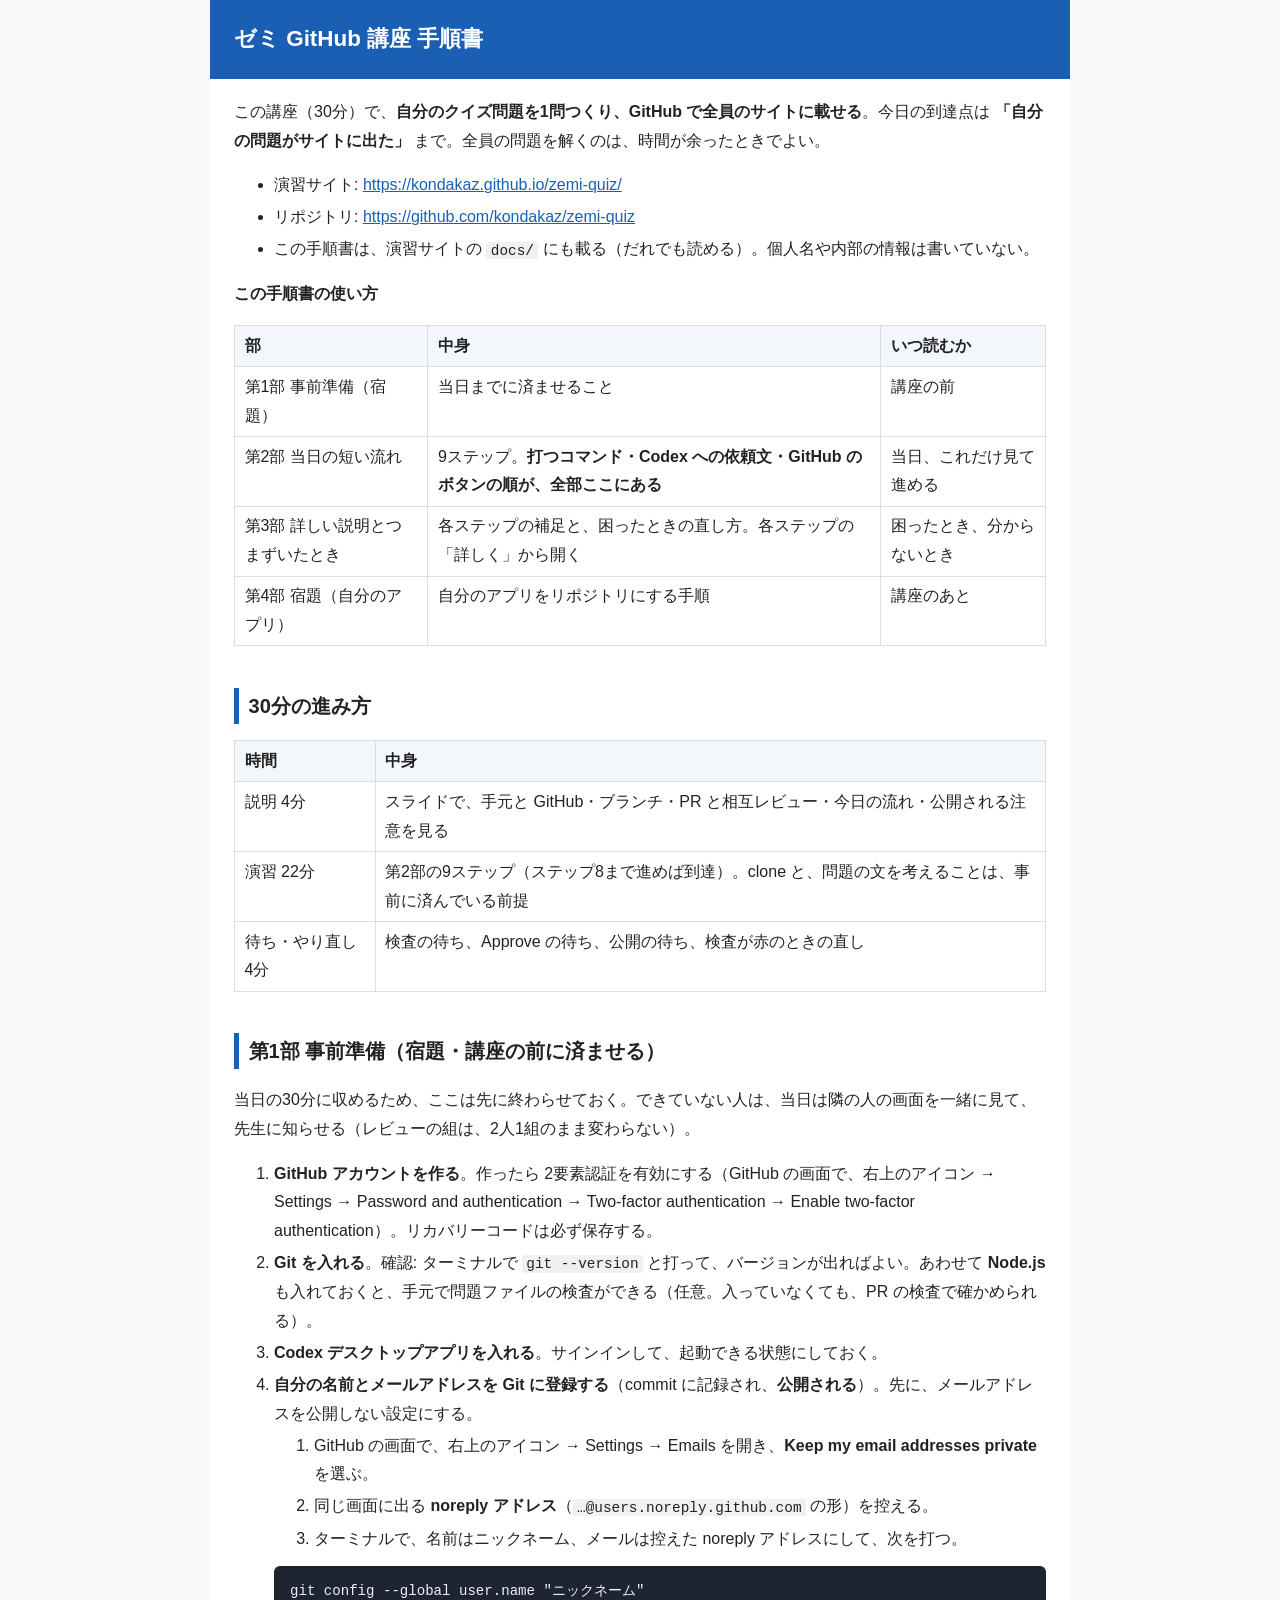
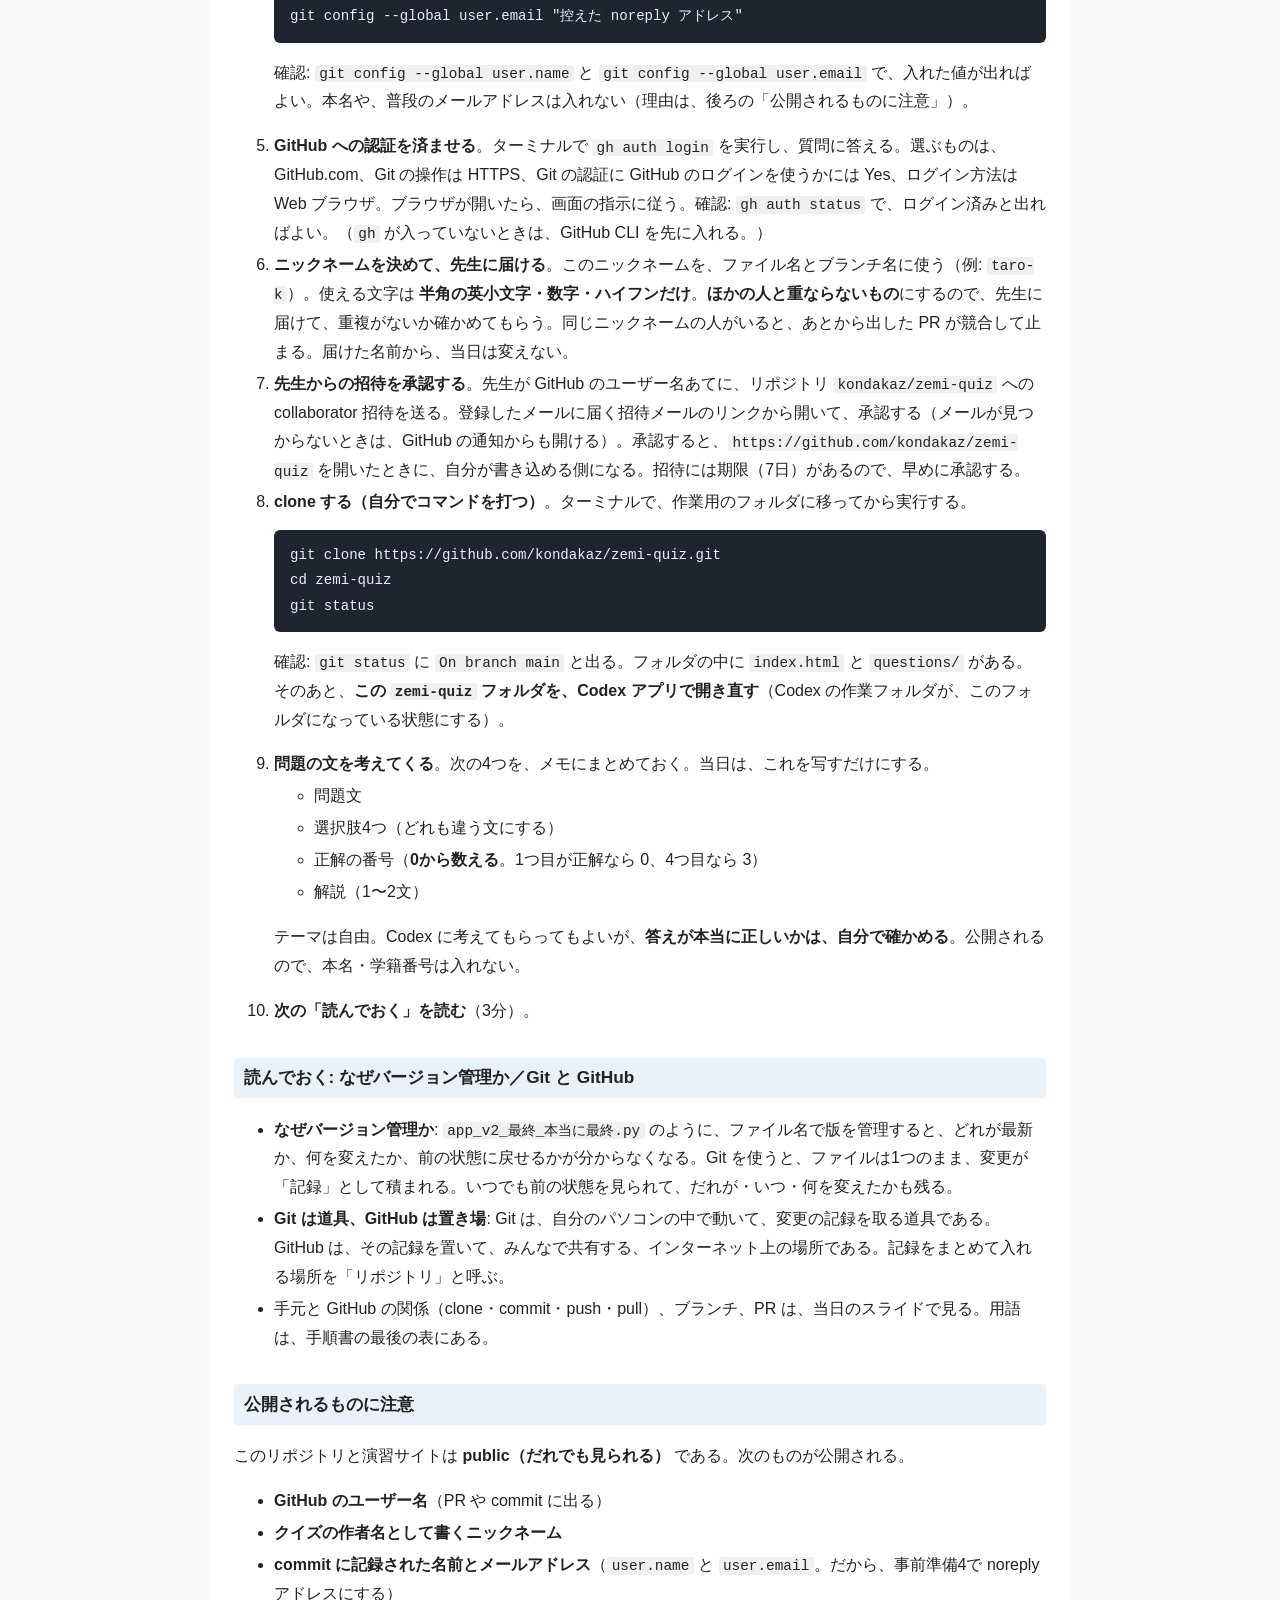
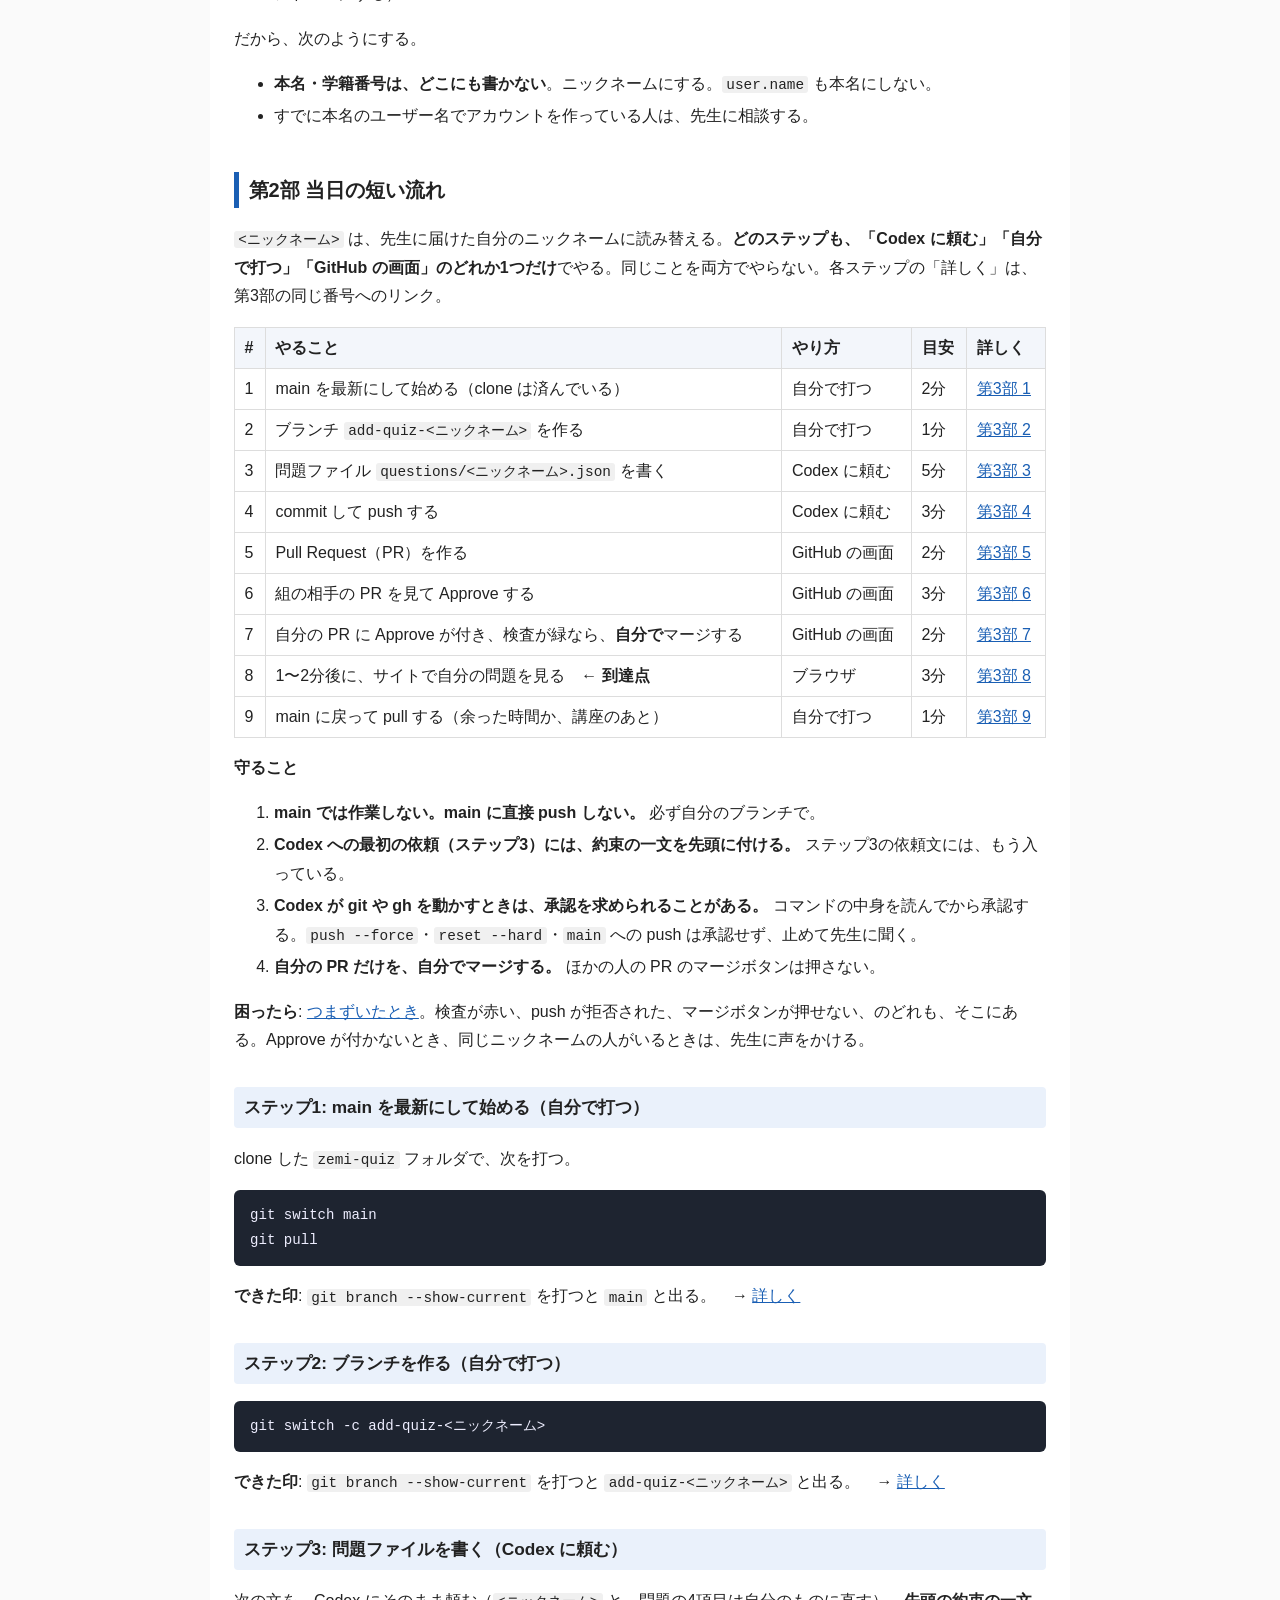
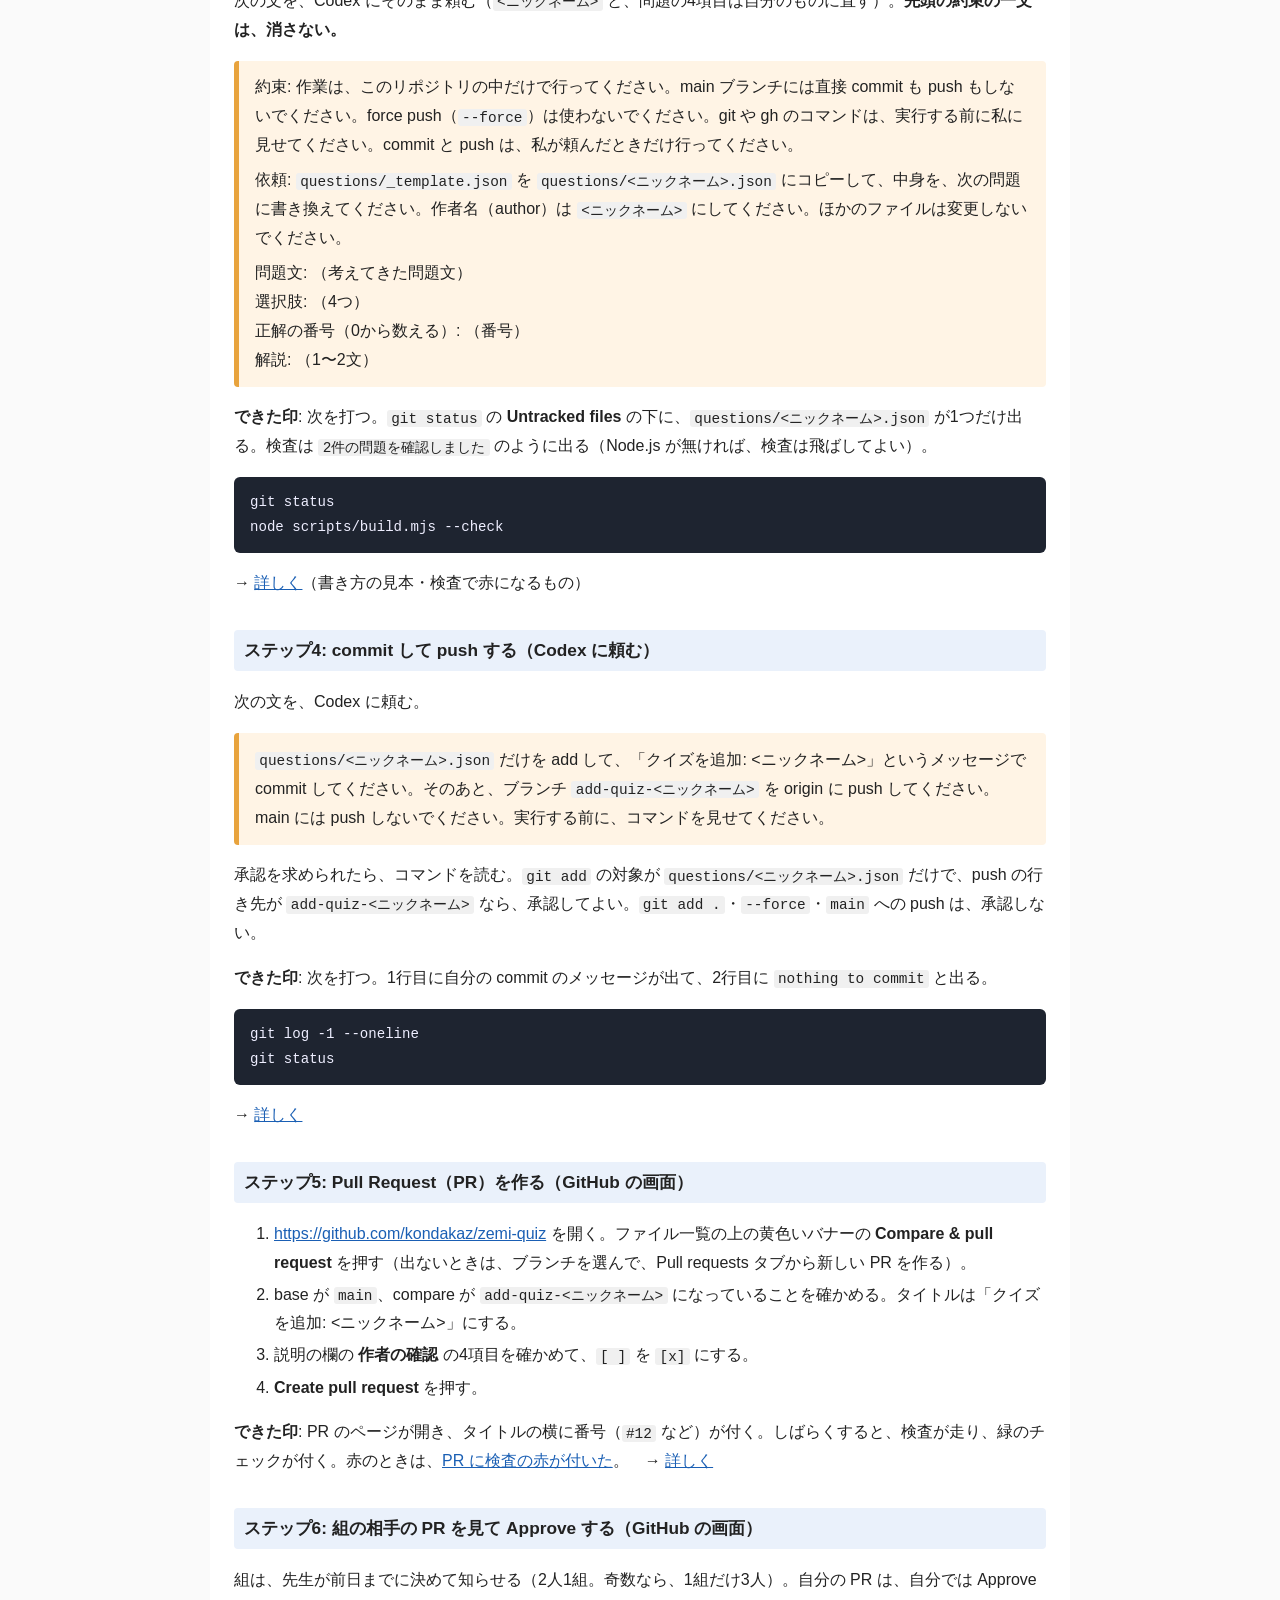
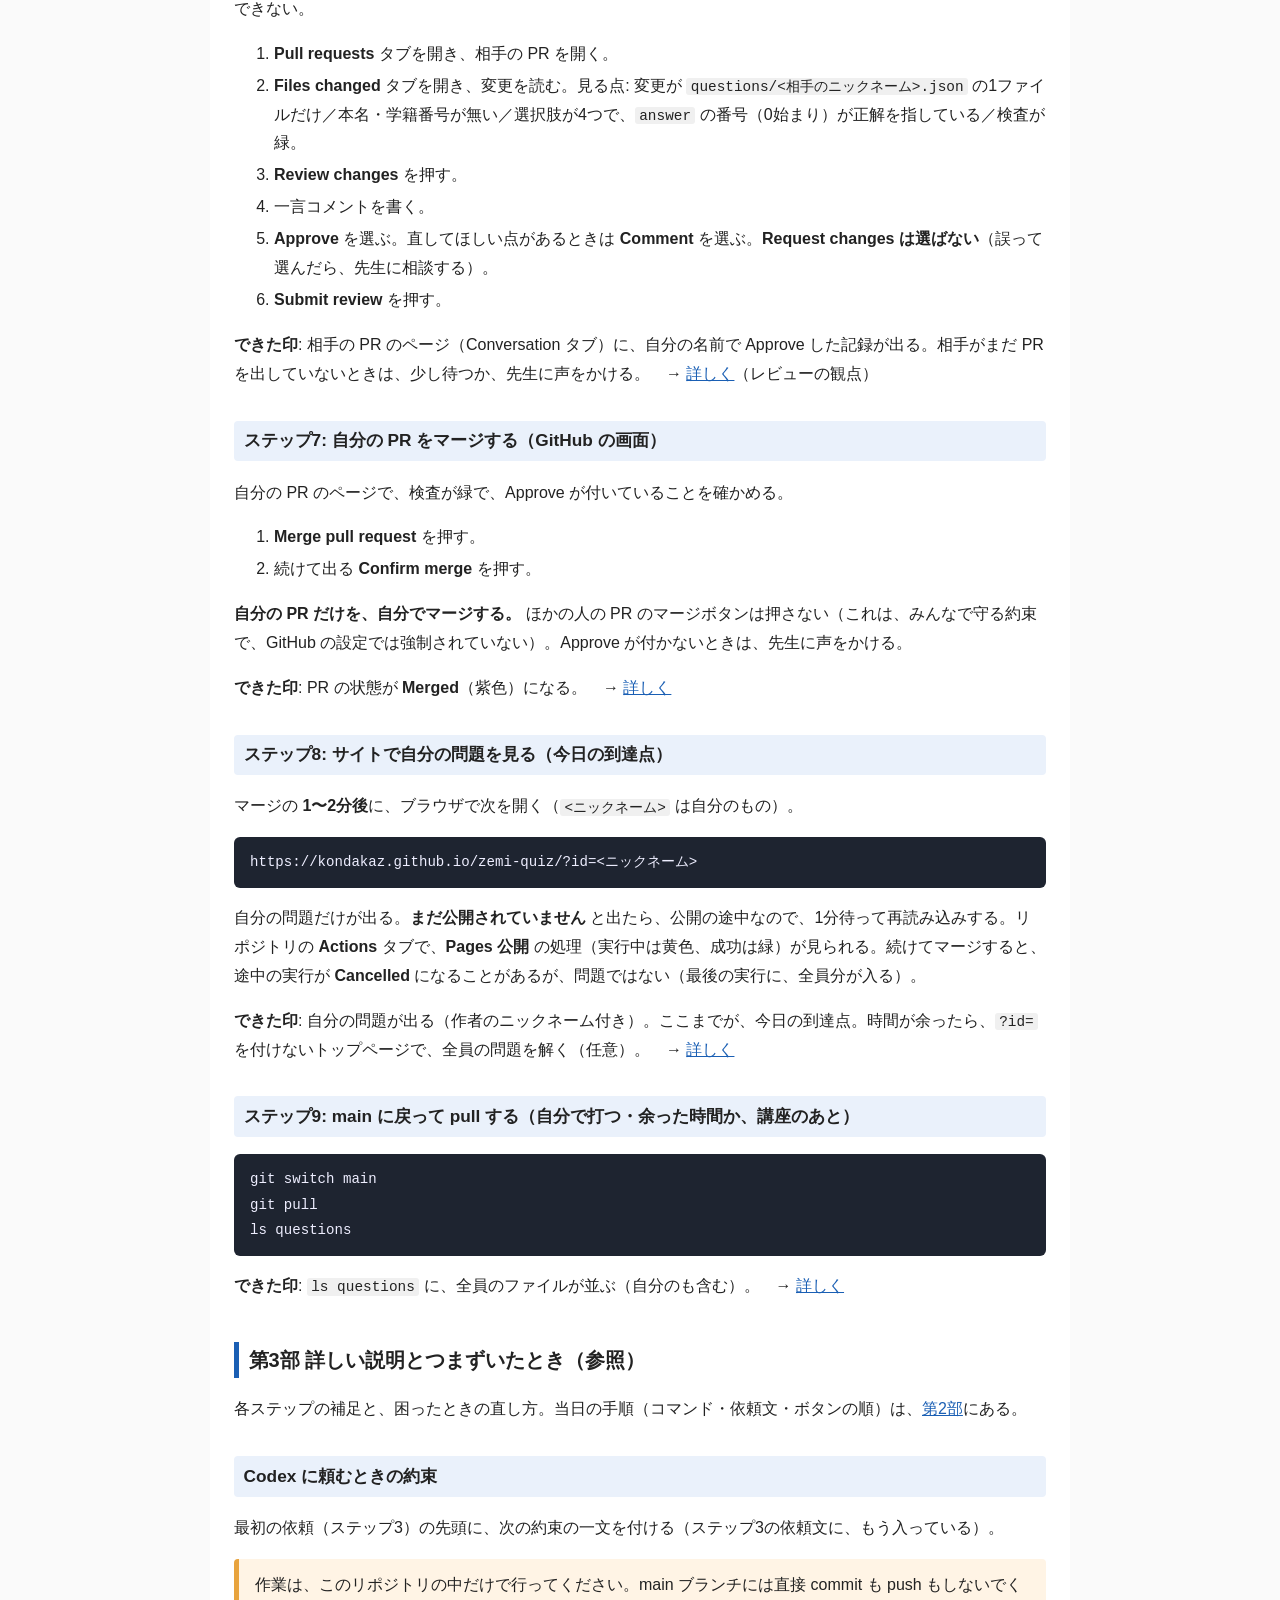
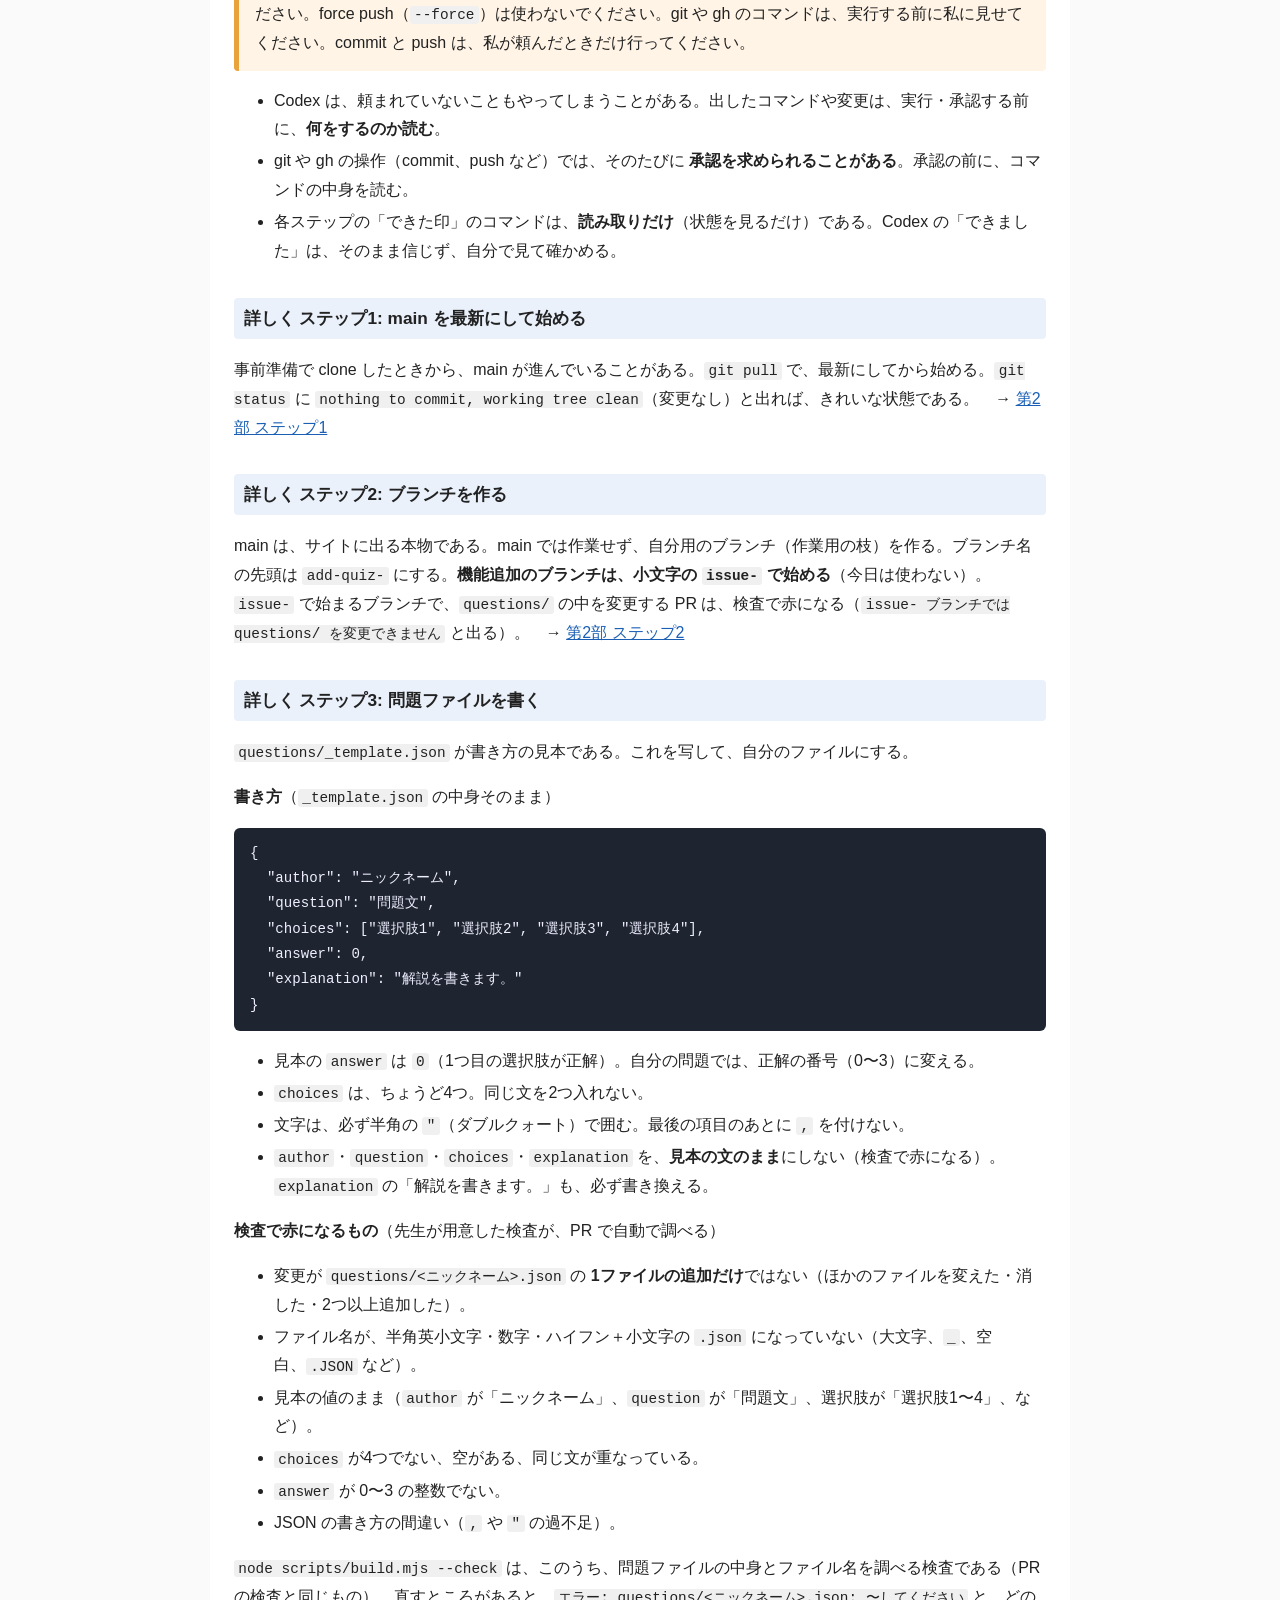
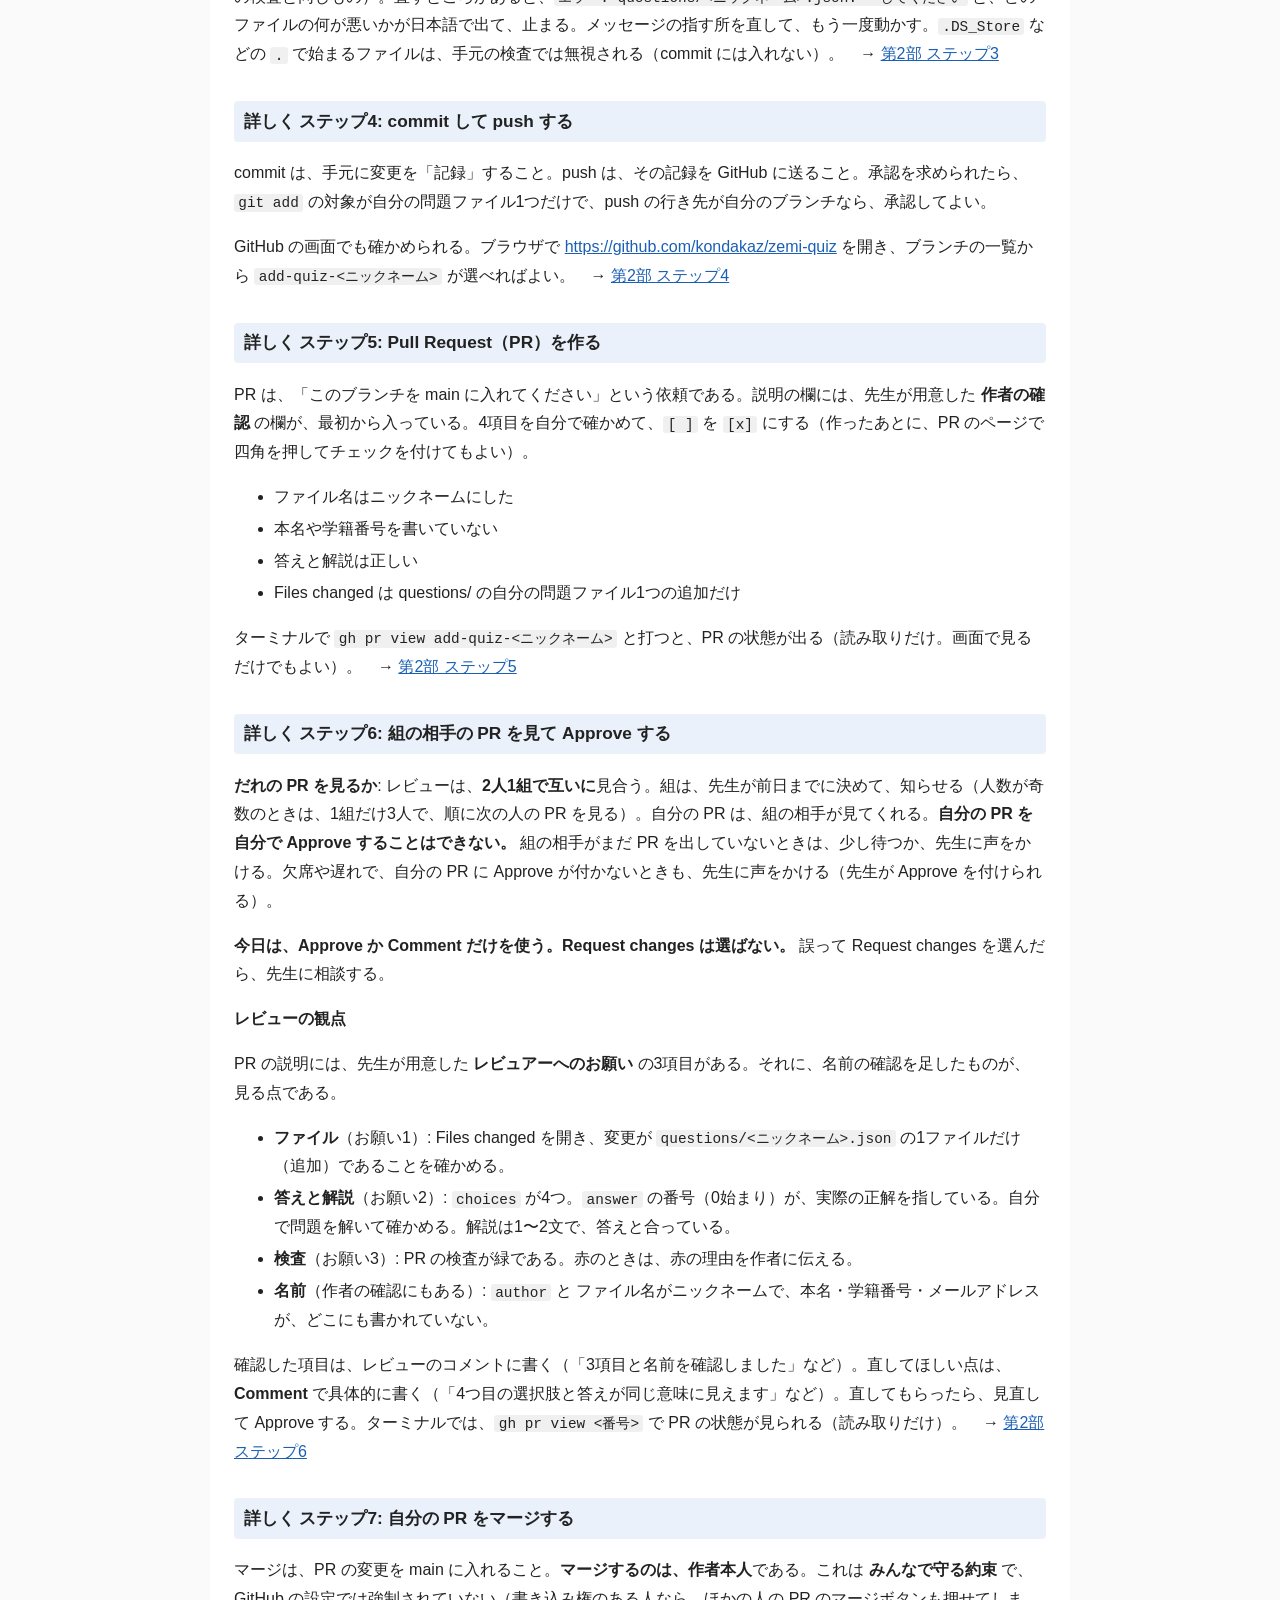
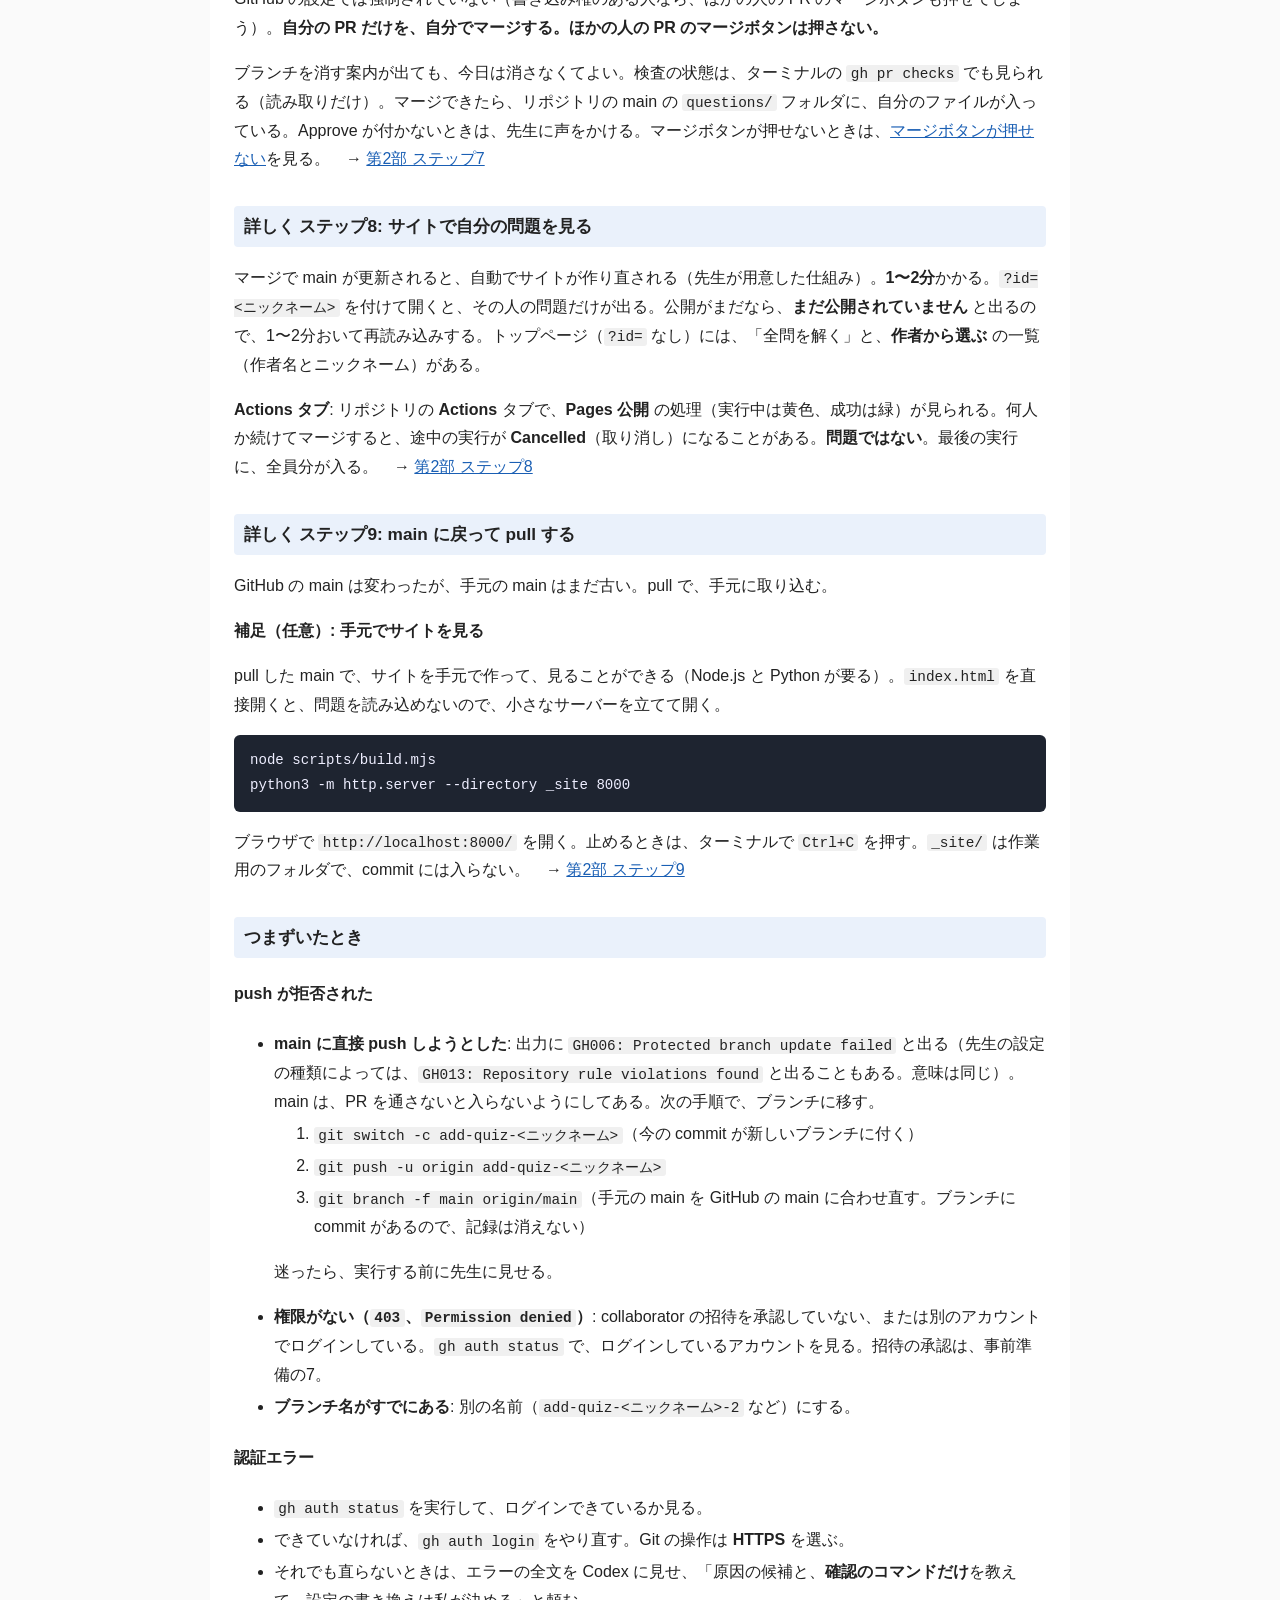
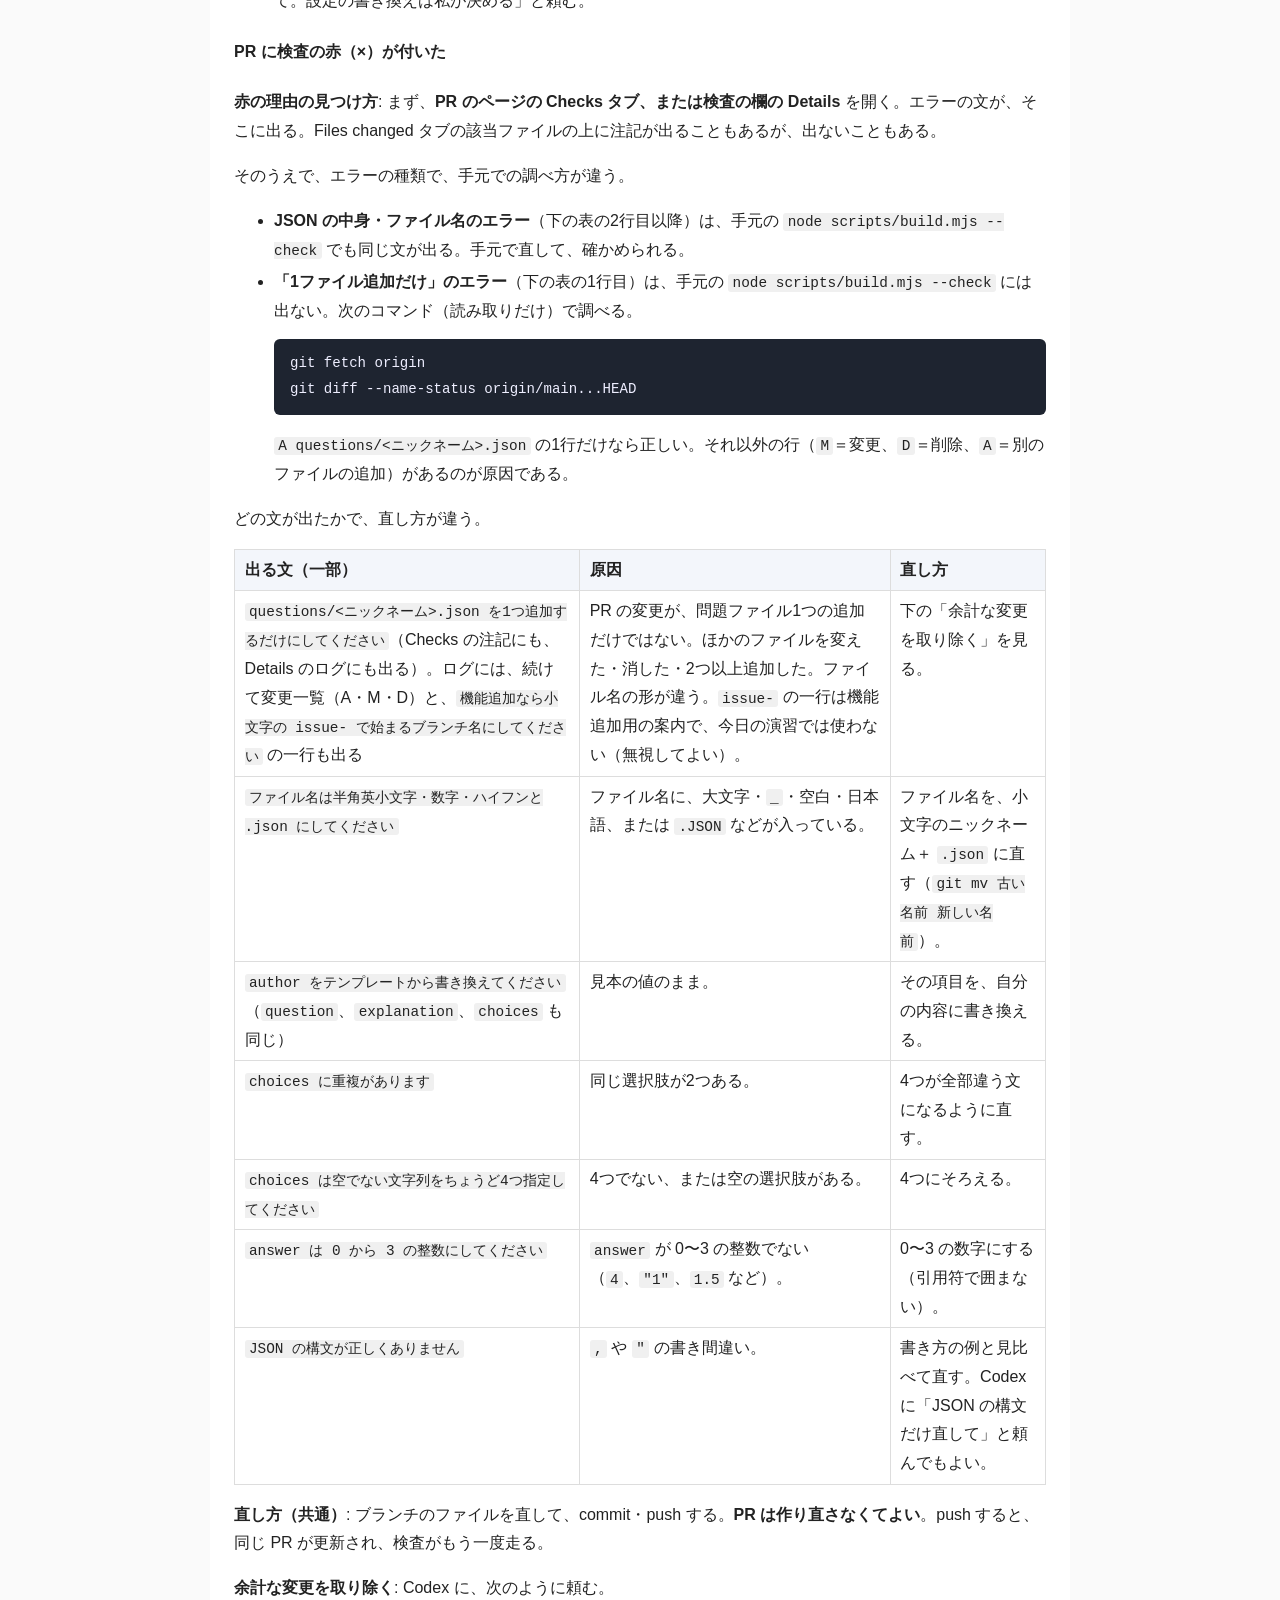
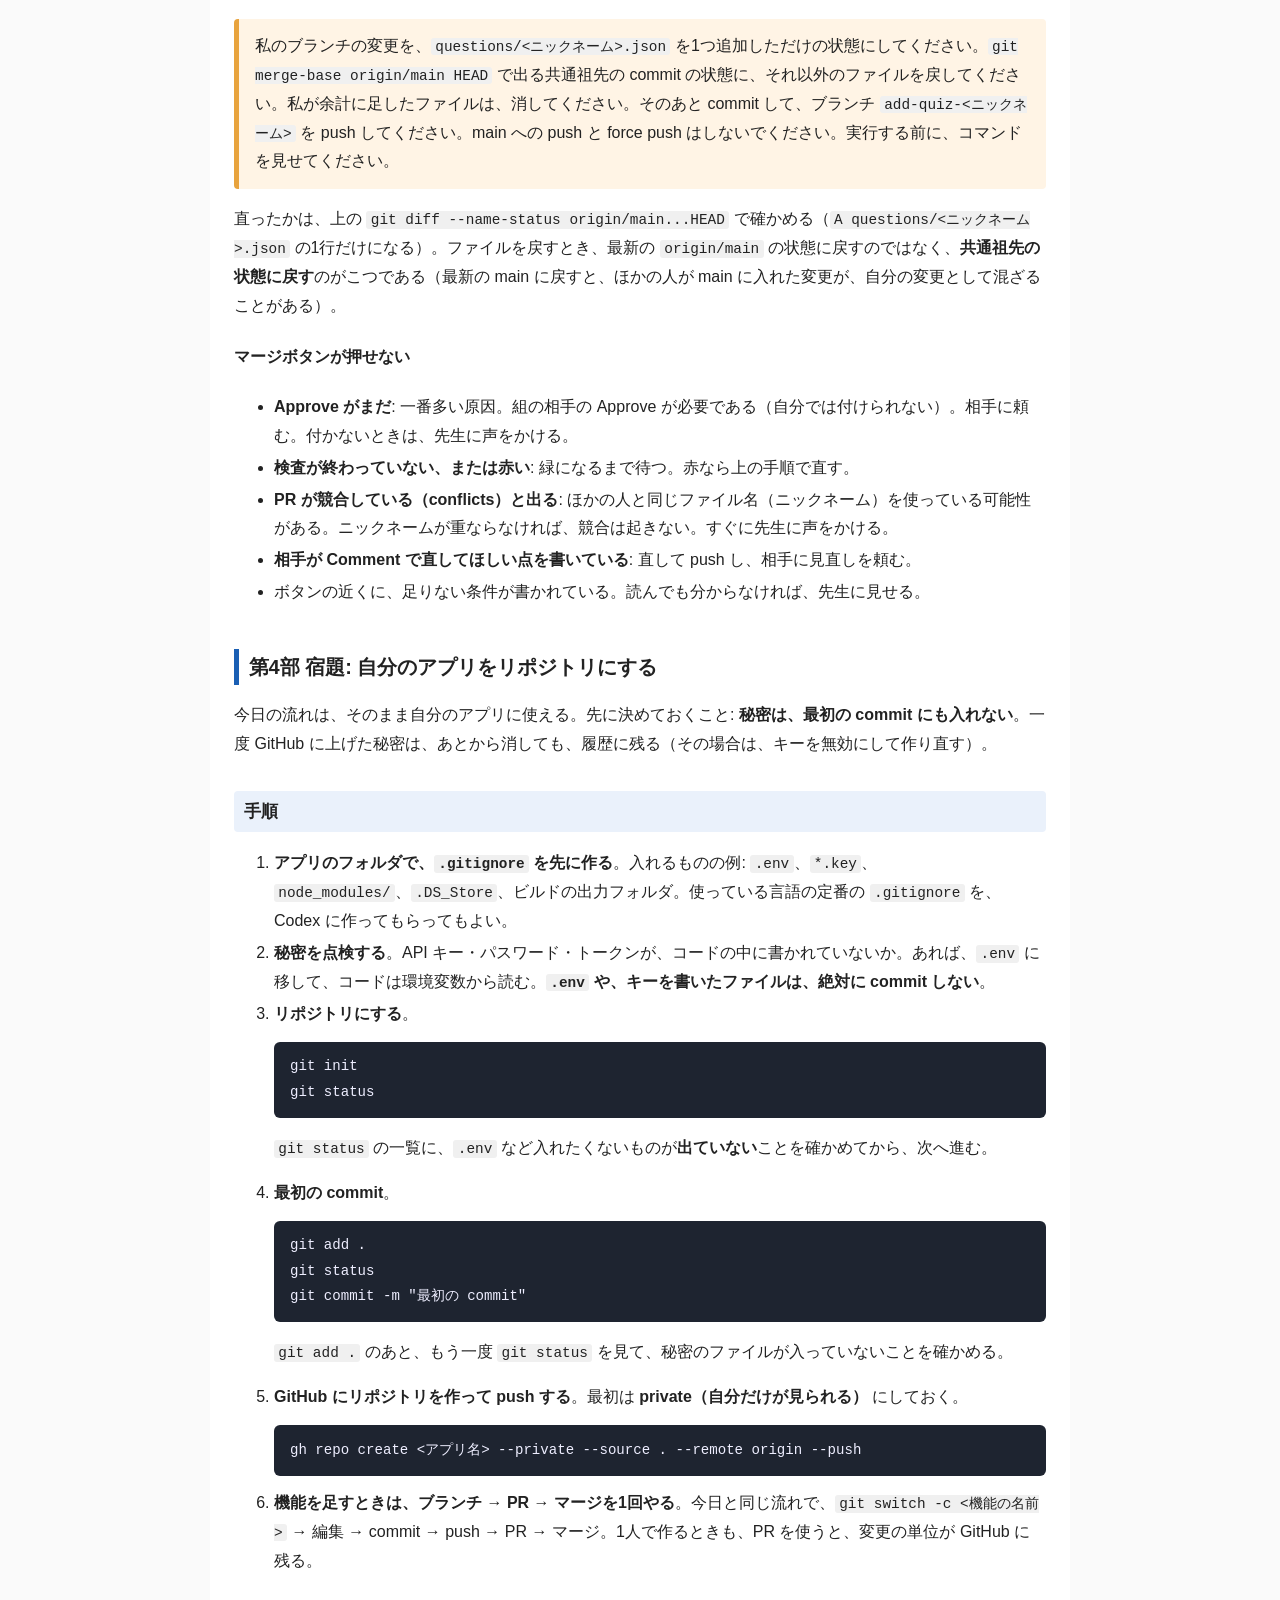
==== commit 568efbbb: "エラー表と掲載確認の文言を実物（88e03a0）に合わせる Co-Authored-By: Claude Sonnet 5.5 <noreply@anthropic.com>" ====
--- a/docs/handout.html
+++ b/docs/handout.html
@@ -166,7 +166,7 @@
 <p>事前準備で clone したときから、main が進んでいることがある。<code>git pull</code> で、最新にしてから始める。<code>git status</code> に <code>nothing to commit, working tree clean</code>（変更なし）と出れば、きれいな状態である。　→ <a href="#s1">第2部 ステップ1</a></p>
 <a id="d2"></a>
 <h3 id="詳しく-ステップ2-ブランチを作る">詳しく ステップ2: ブランチを作る</h3>
-<p>main は、サイトに出る本物である。main では作業せず、自分用のブランチ（作業用の枝）を作る。ブランチ名の先頭は <code>add-quiz-</code> にする。<strong>機能追加のブランチは、小文字の <code>issue-</code> で始める</strong>（今日は使わない）。<code>issue-</code> で始まるブランチで、<code>questions/</code> の中を変更する PR は、検査で赤になる。　→ <a href="#s2">第2部 ステップ2</a></p>
+<p>main は、サイトに出る本物である。main では作業せず、自分用のブランチ（作業用の枝）を作る。ブランチ名の先頭は <code>add-quiz-</code> にする。<strong>機能追加のブランチは、小文字の <code>issue-</code> で始める</strong>（今日は使わない）。<code>issue-</code> で始まるブランチで、<code>questions/</code> の中を変更する PR は、検査で赤になる（<code>issue- ブランチでは questions/ を変更できません</code> と出る）。　→ <a href="#s2">第2部 ステップ2</a></p>
 <a id="d3"></a>
 <h3 id="詳しく-ステップ3-問題ファイルを書く">詳しく ステップ3: 問題ファイルを書く</h3>
 <p><code>questions/_template.json</code> が書き方の見本である。これを写して、自分のファイルにする。</p>
@@ -219,7 +219,7 @@
 <p>ブランチを消す案内が出ても、今日は消さなくてよい。検査の状態は、ターミナルの <code>gh pr checks</code> でも見られる（読み取りだけ）。マージできたら、リポジトリの main の <code>questions/</code> フォルダに、自分のファイルが入っている。Approve が付かないときは、先生に声をかける。マージボタンが押せないときは、<a href="#trouble-merge">マージボタンが押せない</a>を見る。　→ <a href="#s7">第2部 ステップ7</a></p>
 <a id="d8"></a>
 <h3 id="詳しく-ステップ8-サイトで自分の問題を見る">詳しく ステップ8: サイトで自分の問題を見る</h3>
-<p>マージで main が更新されると、自動でサイトが作り直される（先生が用意した仕組み）。<strong>1〜2分</strong>かかる。<code>?id=&lt;ニックネーム&gt;</code> を付けて開くと、その人の問題だけが出る。公開がまだなら、<strong>まだ公開されていません</strong> と出る。トップページ（<code>?id=</code> なし）には、作者の一覧から選べる入口もある。</p>
+<p>マージで main が更新されると、自動でサイトが作り直される（先生が用意した仕組み）。<strong>1〜2分</strong>かかる。<code>?id=&lt;ニックネーム&gt;</code> を付けて開くと、その人の問題だけが出る。公開がまだなら、<strong>まだ公開されていません</strong> と出るので、1〜2分おいて再読み込みする。トップページ（<code>?id=</code> なし）には、「全問を解く」と、<strong>作者から選ぶ</strong> の一覧（作者名とニックネーム）がある。</p>
 <p><strong>Actions タブ</strong>: リポジトリの <strong>Actions</strong> タブで、<strong>Pages 公開</strong> の処理（実行中は黄色、成功は緑）が見られる。何人か続けてマージすると、途中の実行が <strong>Cancelled</strong>（取り消し）になることがある。<strong>問題ではない</strong>。最後の実行に、全員分が入る。　→ <a href="#s8">第2部 ステップ8</a></p>
 <a id="d9"></a>
 <h3 id="詳しく-ステップ9-main-に戻って-pull-する">詳しく ステップ9: main に戻って pull する</h3>
@@ -257,7 +257,7 @@
 <p><code>A questions/&lt;ニックネーム&gt;.json</code> の1行だけなら正しい。それ以外の行（<code>M</code>＝変更、<code>D</code>＝削除、<code>A</code>＝別のファイルの追加）があるのが原因である。</p>
 </li></ul>
 <p>どの文が出たかで、直し方が違う。</p>
-<table><thead><tr><th>出る文（一部）</th><th>原因</th><th>直し方</th></tr></thead><tbody><tr><td><strong>Checks の注記</strong>: <code>変更一覧を確認し、問題ファイル1つの追加だけにしてください</code> ／ <strong>Details のログ</strong>: <code>エラー: questions/&lt;ニックネーム&gt;.json を1つ追加するだけにしてください</code> と、その下の変更一覧（A・M・D）</td><td>PR の変更が、問題ファイル1つの追加だけではない。ほかのファイルを変えた・消した・2つ以上追加した。ファイル名の形が違う。ログには、機能追加なら小文字の <code>issue-</code> で始まるブランチ名にする、という一行も出る（今日の演習では、使わない）。</td><td>下の「余計な変更を取り除く」を見る。</td></tr><tr><td><code>ファイル名は半角英小文字・数字・ハイフンと .json にしてください</code></td><td>ファイル名に、大文字・<code>_</code>・空白・日本語、または <code>.JSON</code> などが入っている。</td><td>ファイル名を、小文字のニックネーム＋ <code>.json</code> に直す（<code>git mv 古い名前 新しい名前</code>）。</td></tr><tr><td><code>author をテンプレートから書き換えてください</code>（<code>question</code>、<code>explanation</code>、<code>choices</code> も同じ）</td><td>見本の値のまま。</td><td>その項目を、自分の内容に書き換える。</td></tr><tr><td><code>choices に重複があります</code></td><td>同じ選択肢が2つある。</td><td>4つが全部違う文になるように直す。</td></tr><tr><td><code>choices は空でない文字列をちょうど4つ指定してください</code></td><td>4つでない、または空の選択肢がある。</td><td>4つにそろえる。</td></tr><tr><td><code>answer は 0 から 3 の整数にしてください</code></td><td><code>answer</code> が 0〜3 の整数でない（<code>4</code>、<code>"1"</code>、<code>1.5</code> など）。</td><td>0〜3 の数字にする（引用符で囲まない）。</td></tr><tr><td><code>JSON の構文が正しくありません</code></td><td><code>,</code> や <code>"</code> の書き間違い。</td><td>書き方の例と見比べて直す。Codex に「JSON の構文だけ直して」と頼んでもよい。</td></tr></tbody></table>
+<table><thead><tr><th>出る文（一部）</th><th>原因</th><th>直し方</th></tr></thead><tbody><tr><td><code>questions/&lt;ニックネーム&gt;.json を1つ追加するだけにしてください</code>（Checks の注記にも、Details のログにも出る）。ログには、続けて変更一覧（A・M・D）と、<code>機能追加なら小文字の issue- で始まるブランチ名にしてください</code> の一行も出る</td><td>PR の変更が、問題ファイル1つの追加だけではない。ほかのファイルを変えた・消した・2つ以上追加した。ファイル名の形が違う。<code>issue-</code> の一行は機能追加用の案内で、今日の演習では使わない（無視してよい）。</td><td>下の「余計な変更を取り除く」を見る。</td></tr><tr><td><code>ファイル名は半角英小文字・数字・ハイフンと .json にしてください</code></td><td>ファイル名に、大文字・<code>_</code>・空白・日本語、または <code>.JSON</code> などが入っている。</td><td>ファイル名を、小文字のニックネーム＋ <code>.json</code> に直す（<code>git mv 古い名前 新しい名前</code>）。</td></tr><tr><td><code>author をテンプレートから書き換えてください</code>（<code>question</code>、<code>explanation</code>、<code>choices</code> も同じ）</td><td>見本の値のまま。</td><td>その項目を、自分の内容に書き換える。</td></tr><tr><td><code>choices に重複があります</code></td><td>同じ選択肢が2つある。</td><td>4つが全部違う文になるように直す。</td></tr><tr><td><code>choices は空でない文字列をちょうど4つ指定してください</code></td><td>4つでない、または空の選択肢がある。</td><td>4つにそろえる。</td></tr><tr><td><code>answer は 0 から 3 の整数にしてください</code></td><td><code>answer</code> が 0〜3 の整数でない（<code>4</code>、<code>"1"</code>、<code>1.5</code> など）。</td><td>0〜3 の数字にする（引用符で囲まない）。</td></tr><tr><td><code>JSON の構文が正しくありません</code></td><td><code>,</code> や <code>"</code> の書き間違い。</td><td>書き方の例と見比べて直す。Codex に「JSON の構文だけ直して」と頼んでもよい。</td></tr></tbody></table>
 <p><strong>直し方（共通）</strong>: ブランチのファイルを直して、commit・push する。<strong>PR は作り直さなくてよい</strong>。push すると、同じ PR が更新され、検査がもう一度走る。</p>
 <p><strong>余計な変更を取り除く</strong>: Codex に、次のように頼む。</p>
 <blockquote><p>私のブランチの変更を、<code>questions/&lt;ニックネーム&gt;.json</code> を1つ追加しただけの状態にしてください。<code>git merge-base origin/main HEAD</code> で出る共通祖先の commit の状態に、それ以外のファイルを戻してください。私が余計に足したファイルは、消してください。そのあと commit して、ブランチ <code>add-quiz-&lt;ニックネーム&gt;</code> を push してください。main への push と force push はしないでください。実行する前に、コマンドを見せてください。</p>
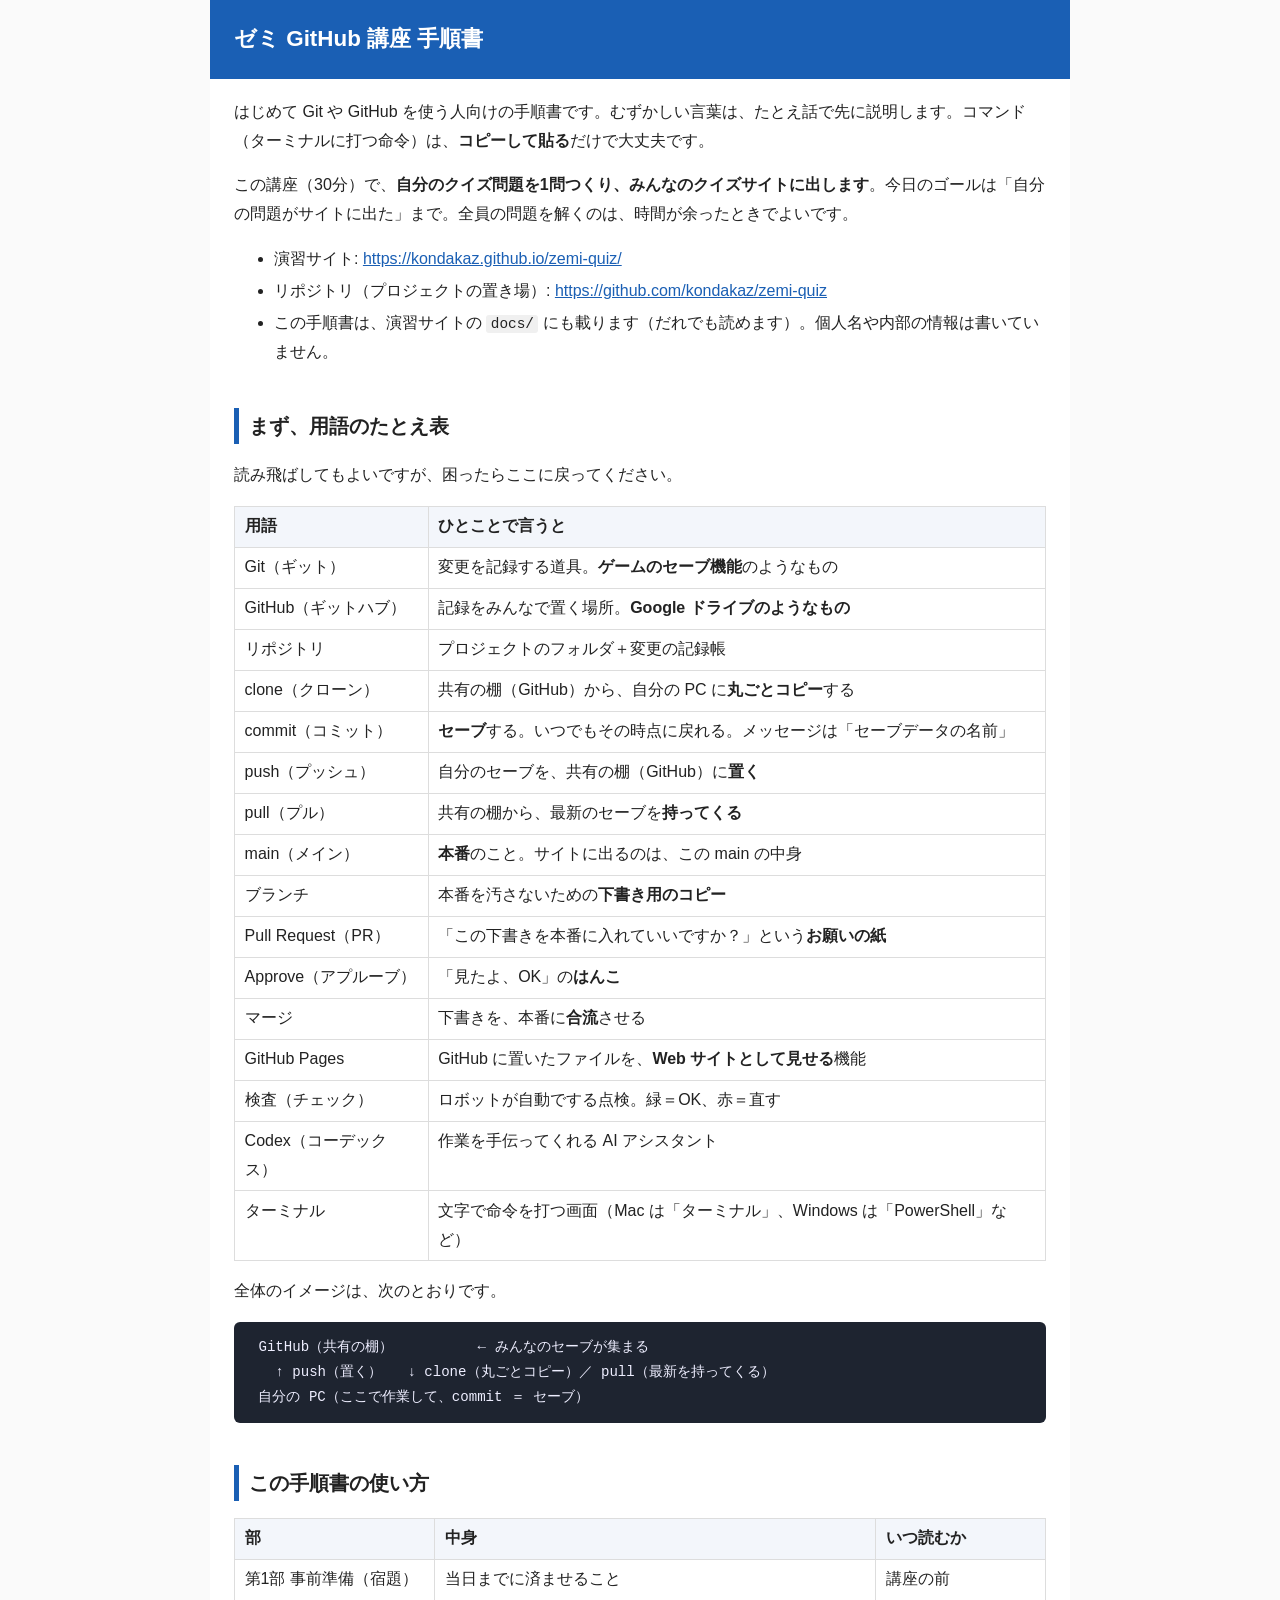
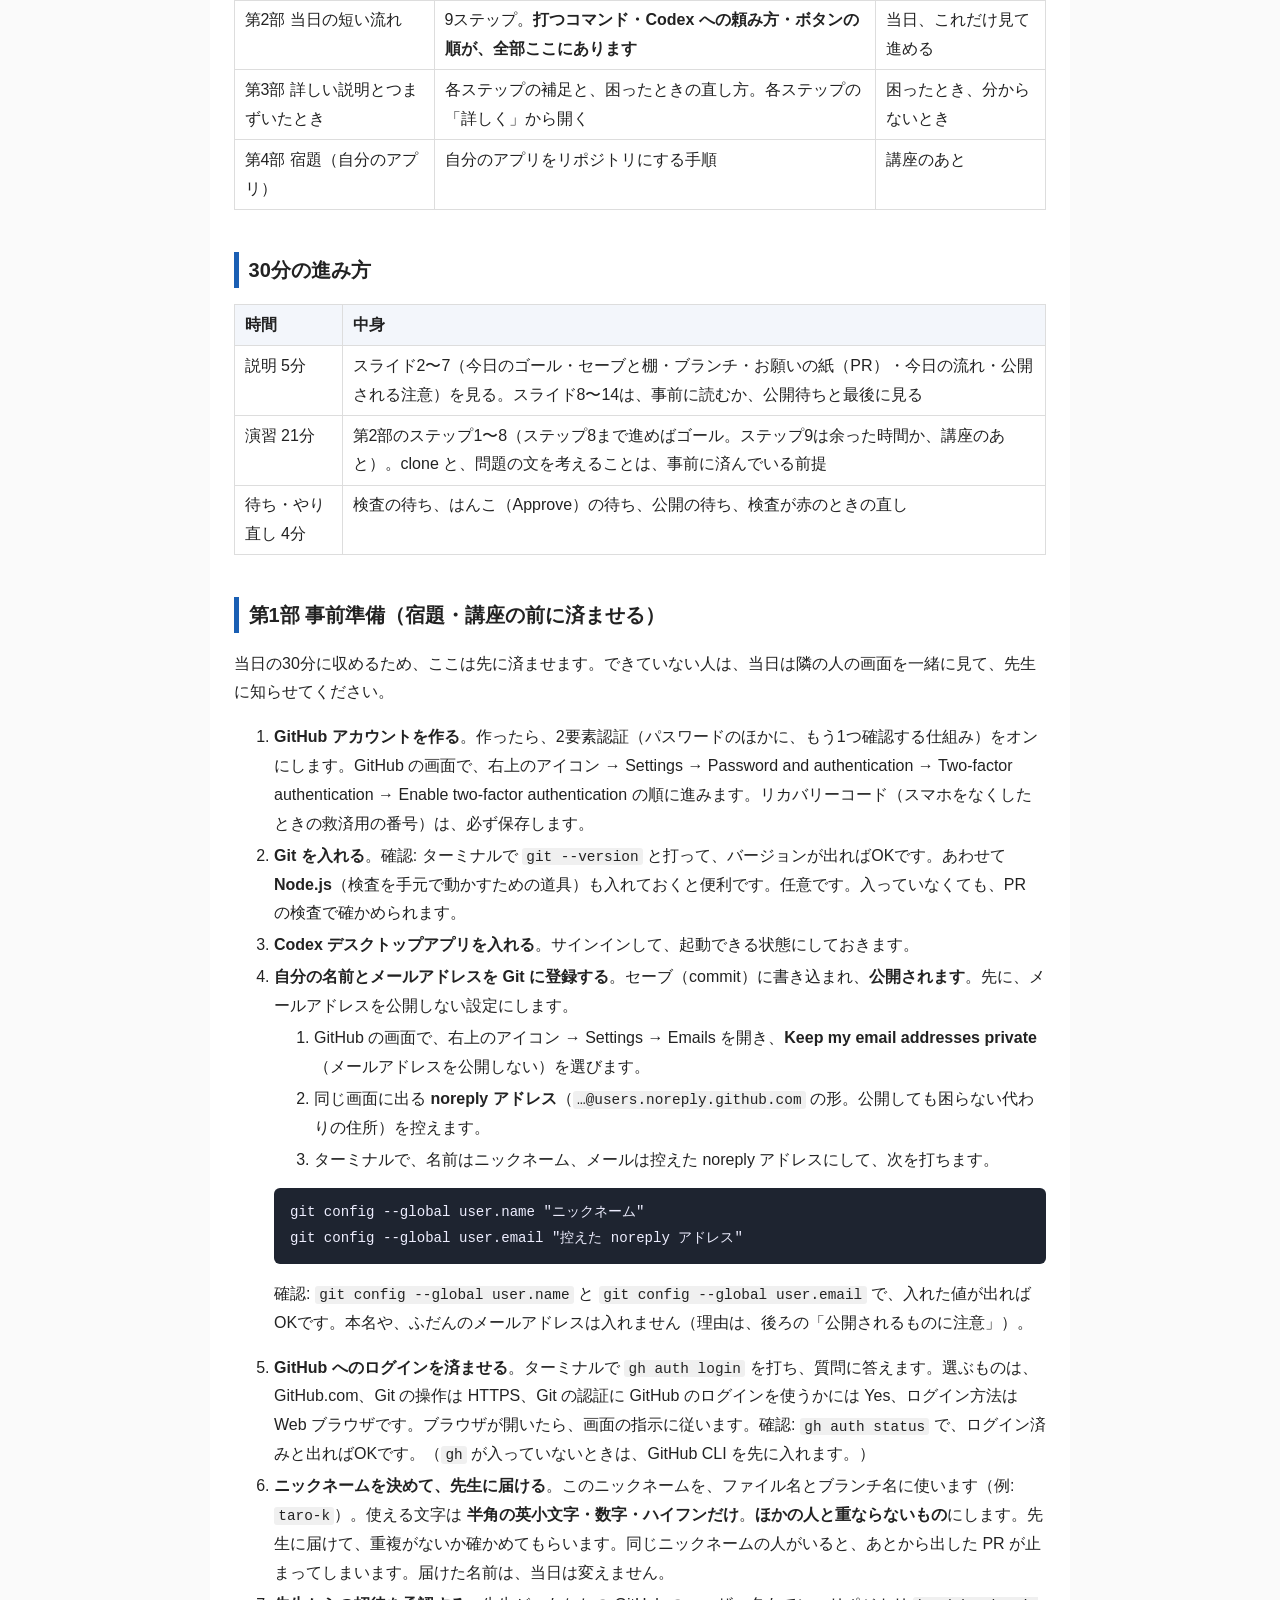
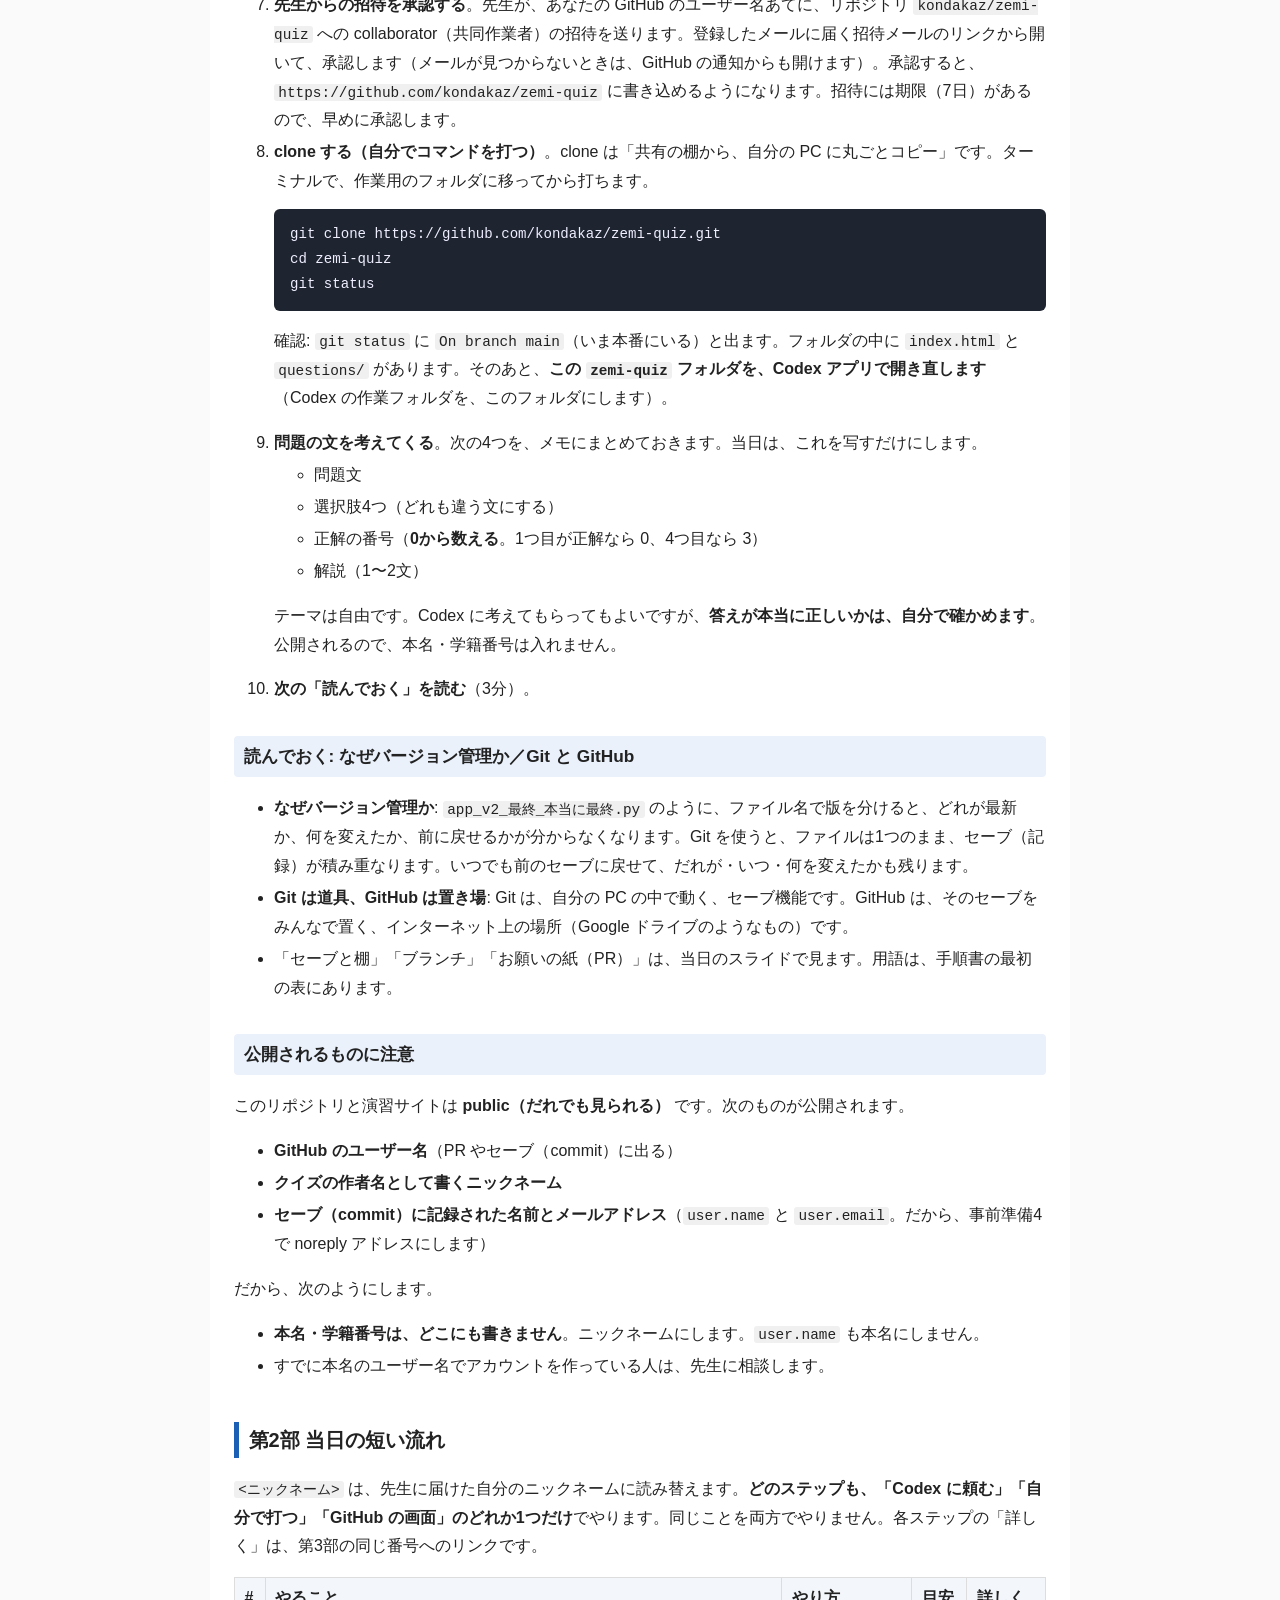
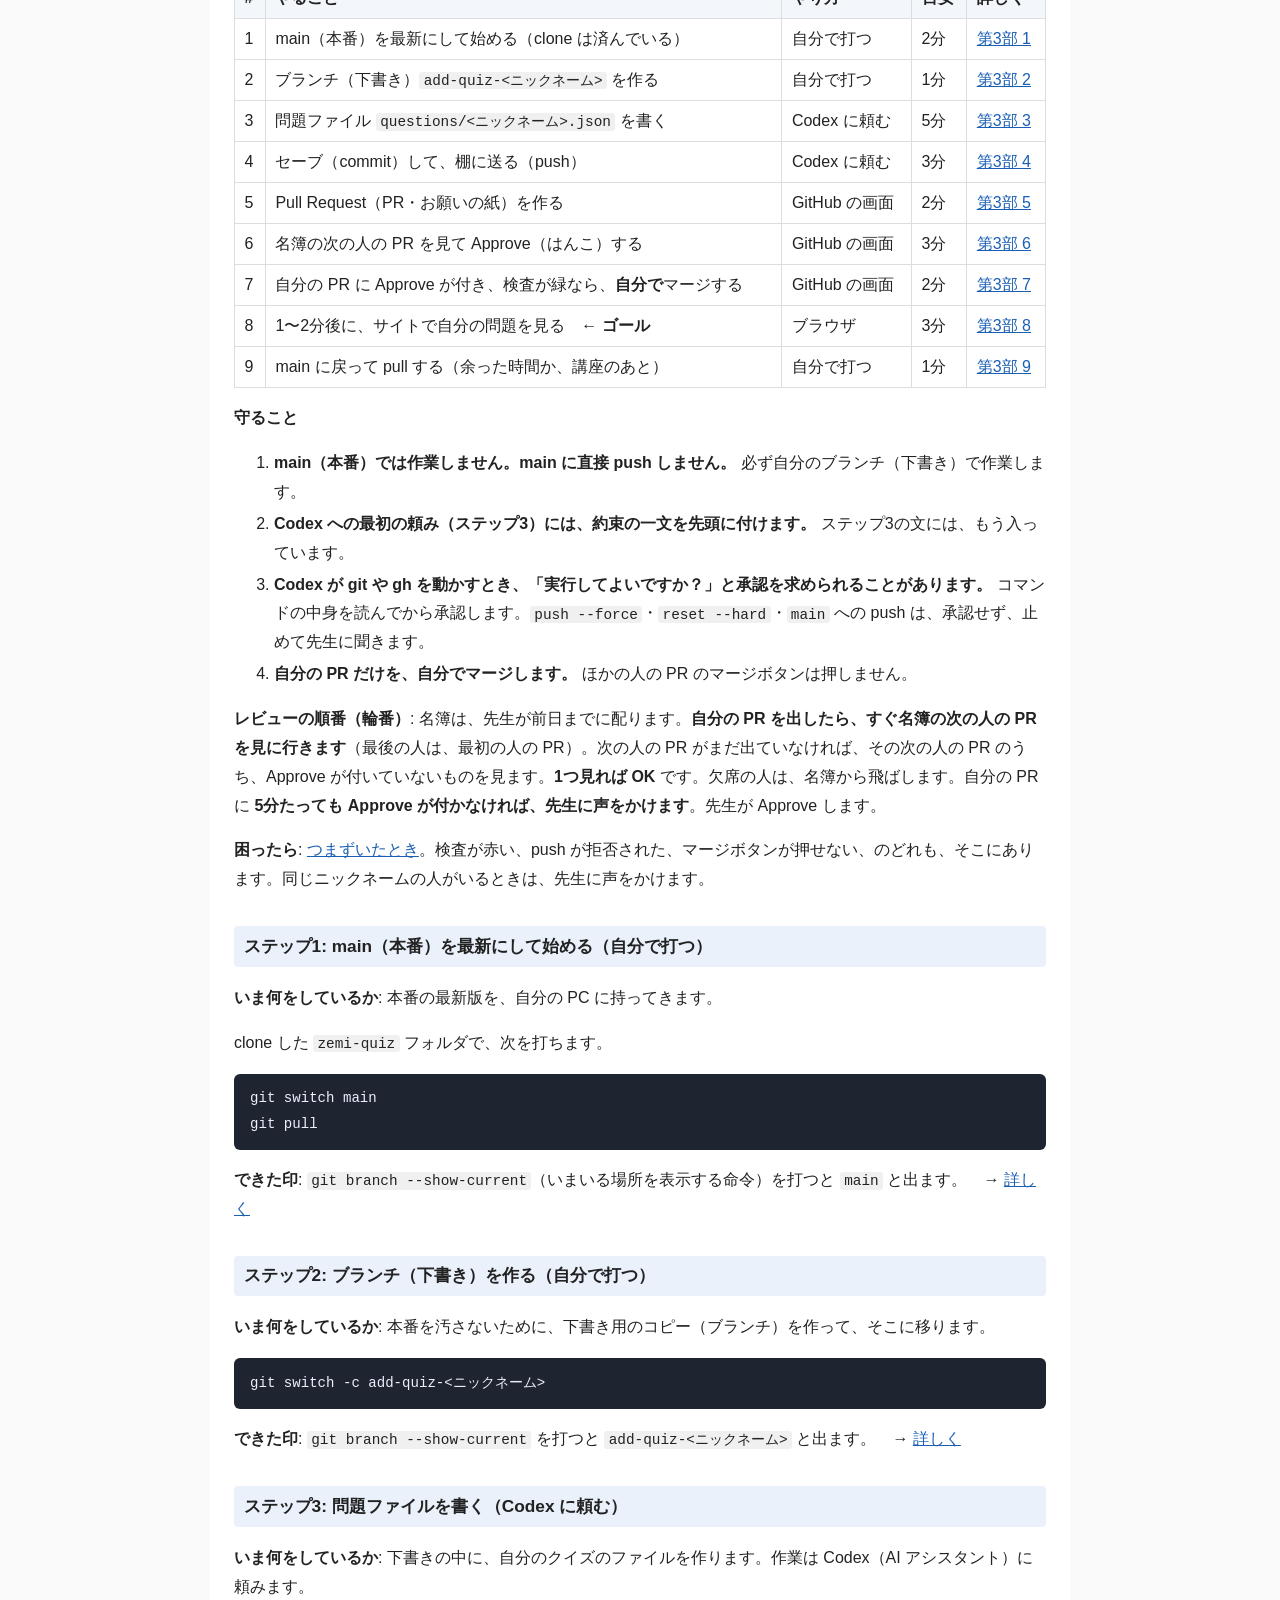
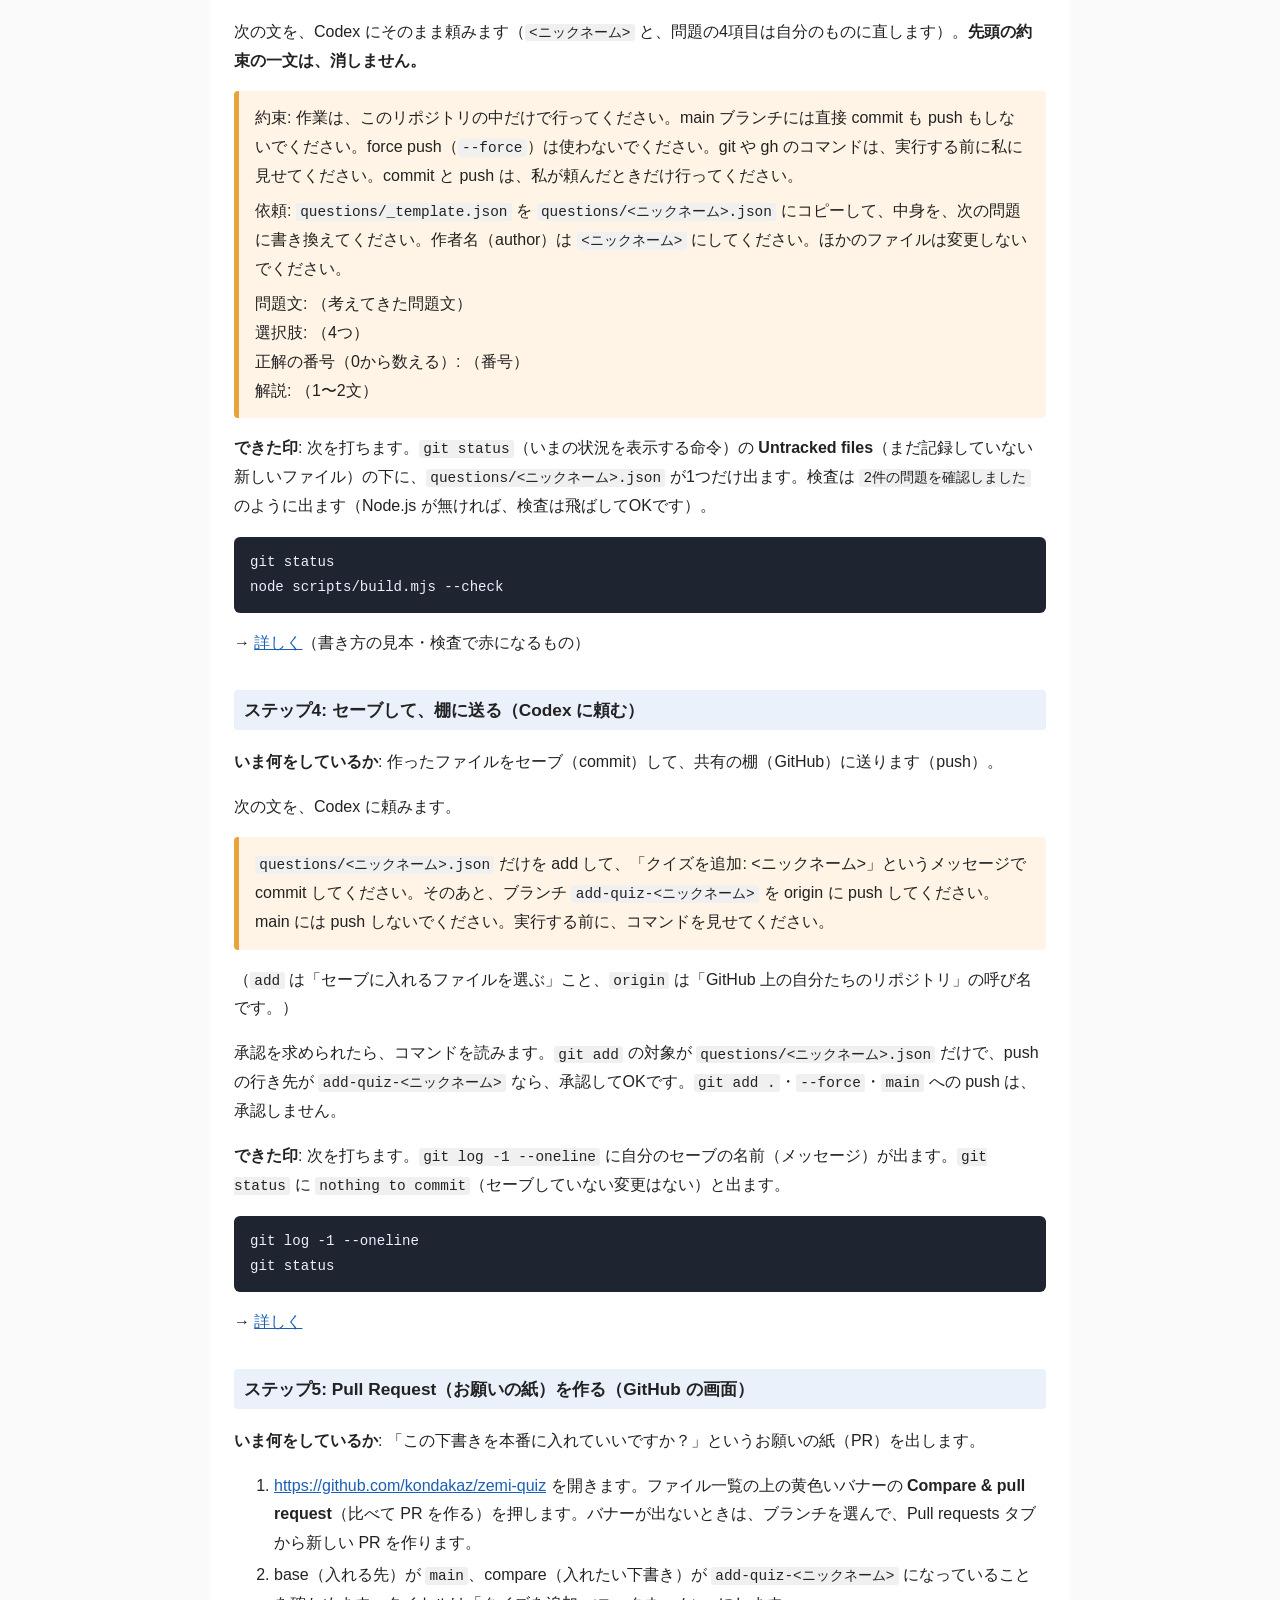
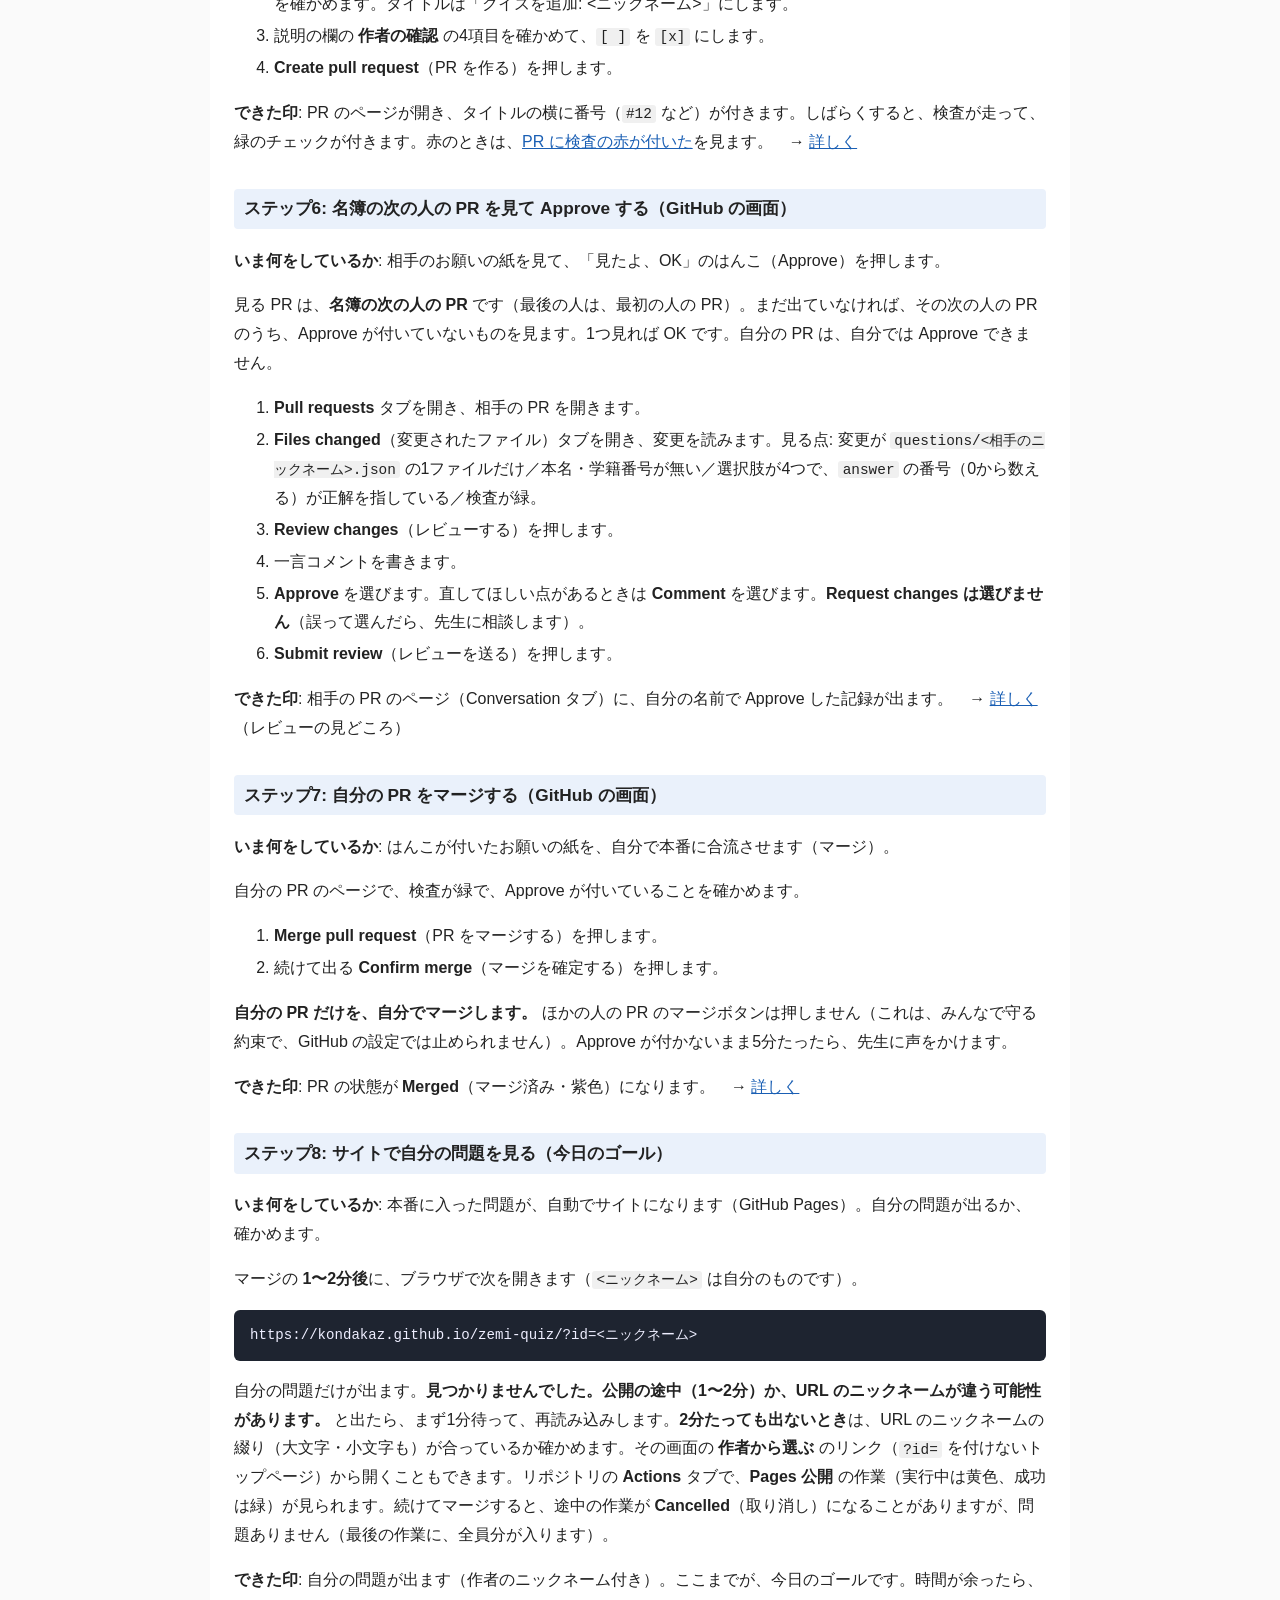
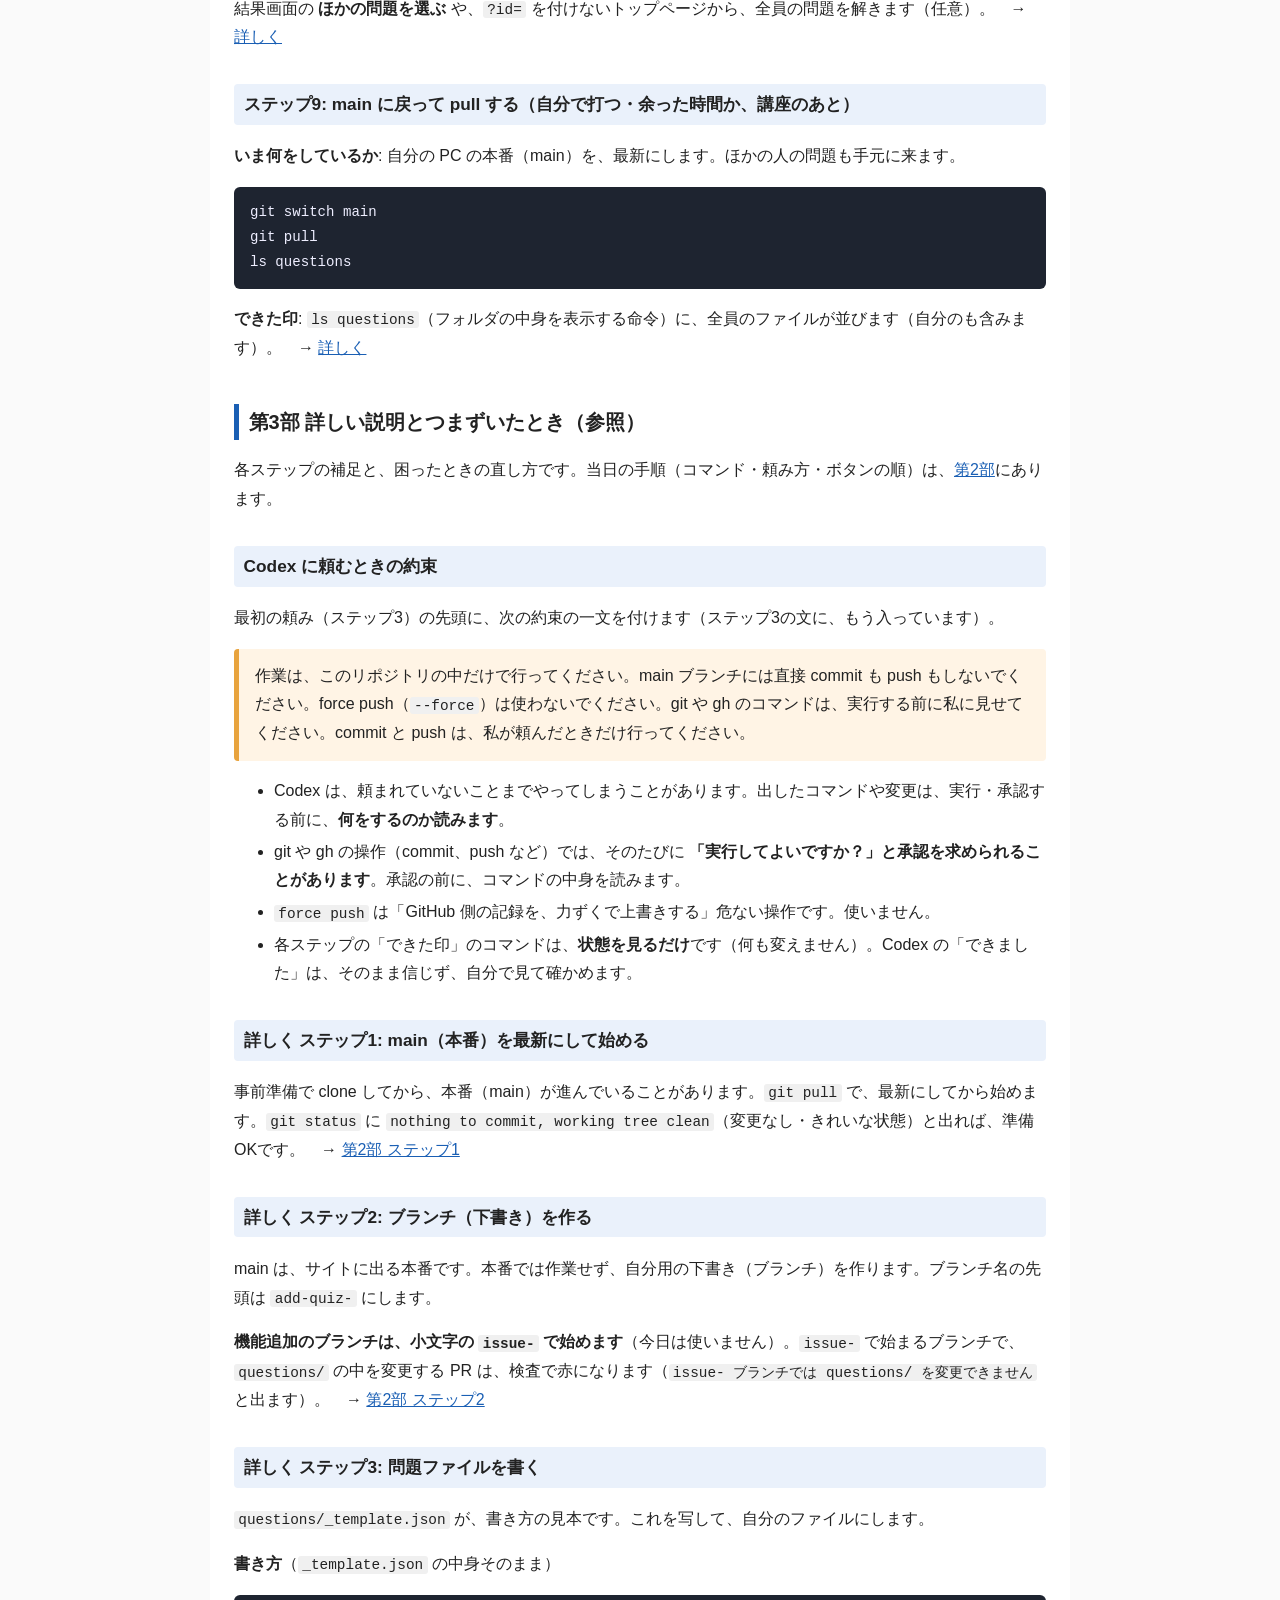
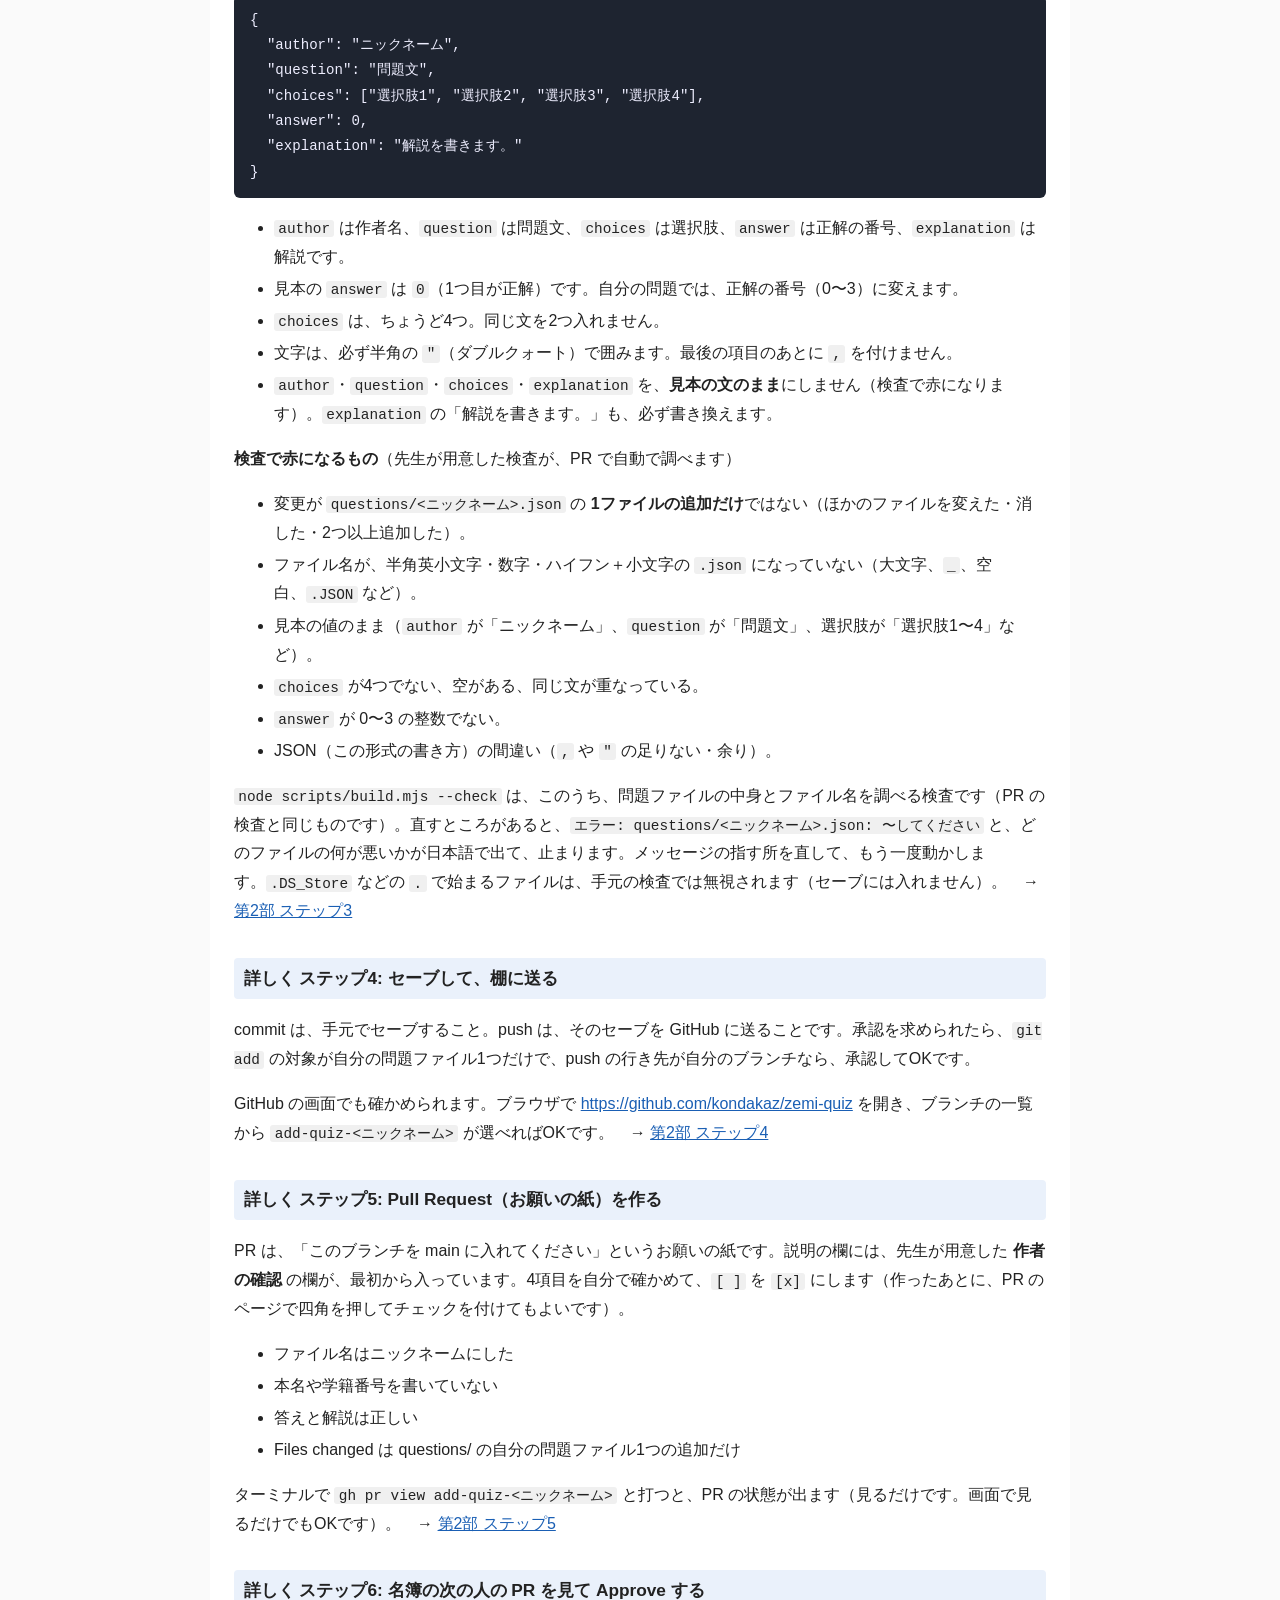
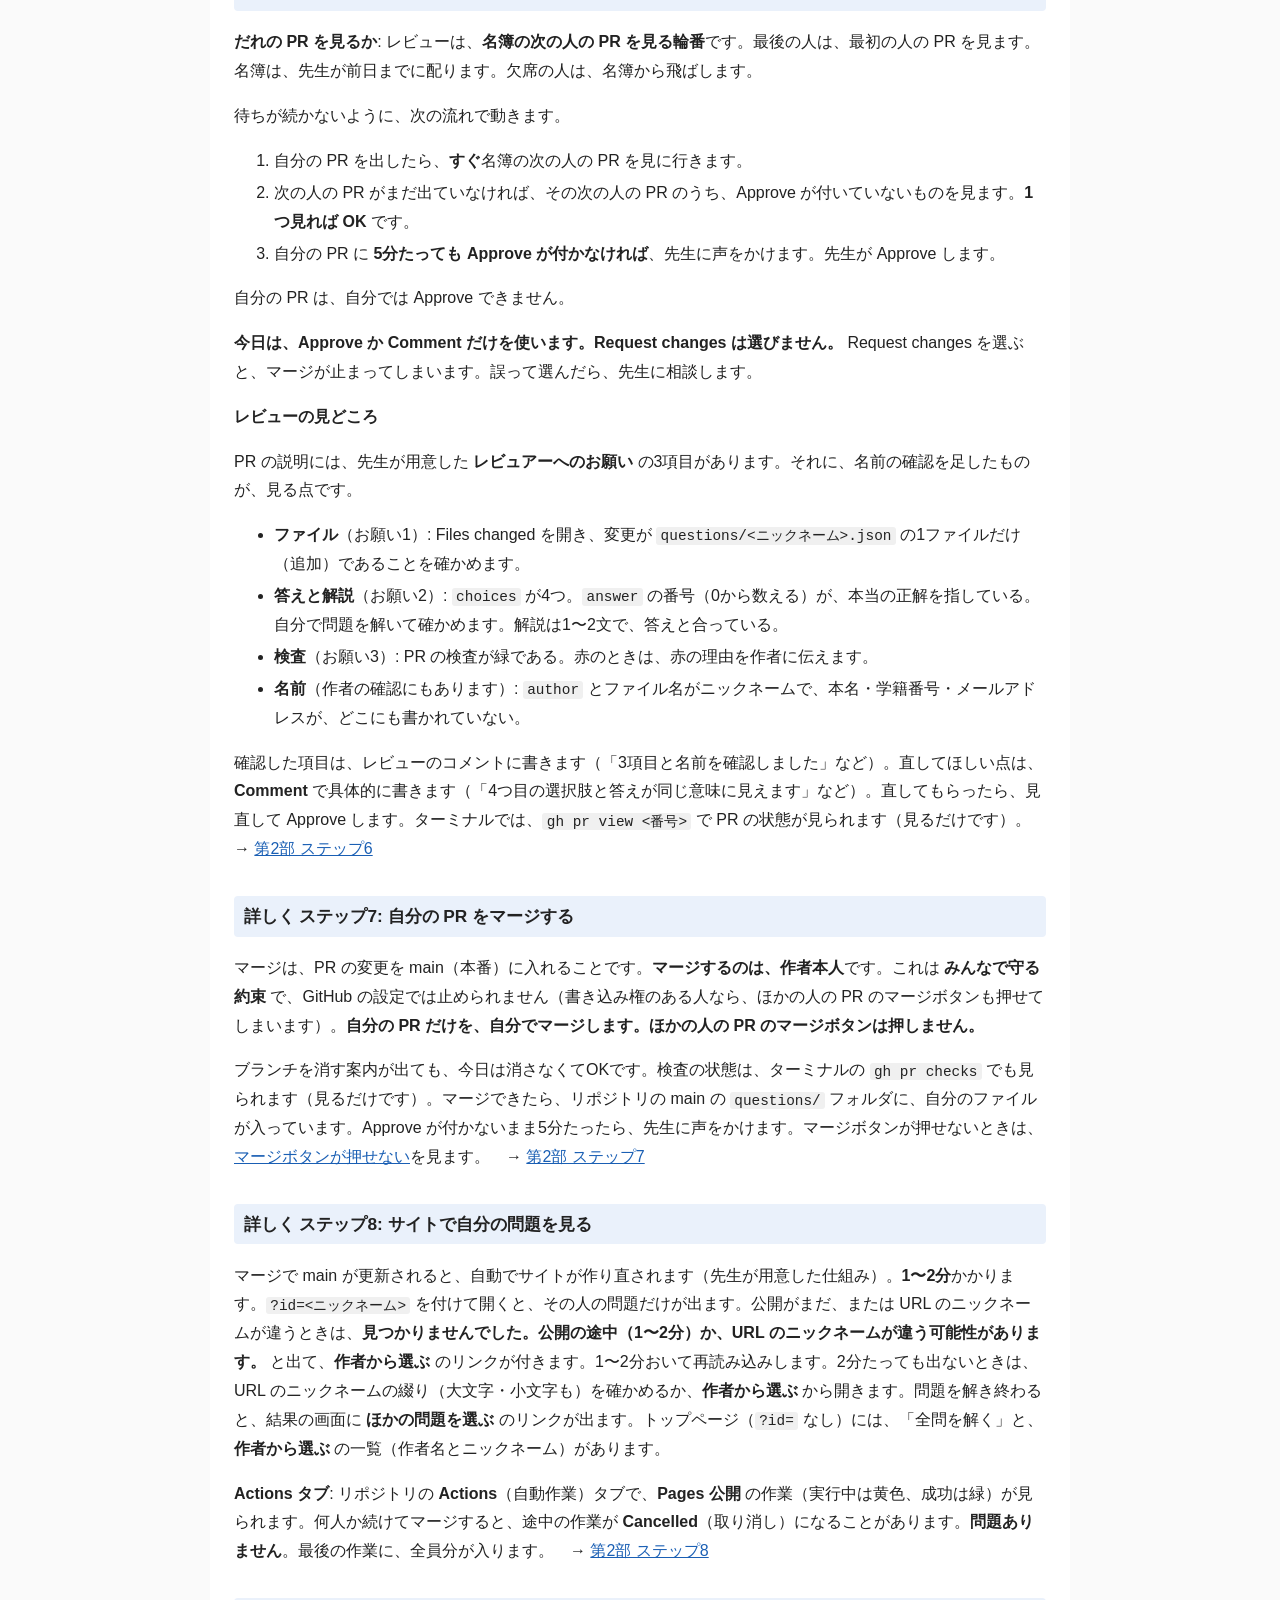
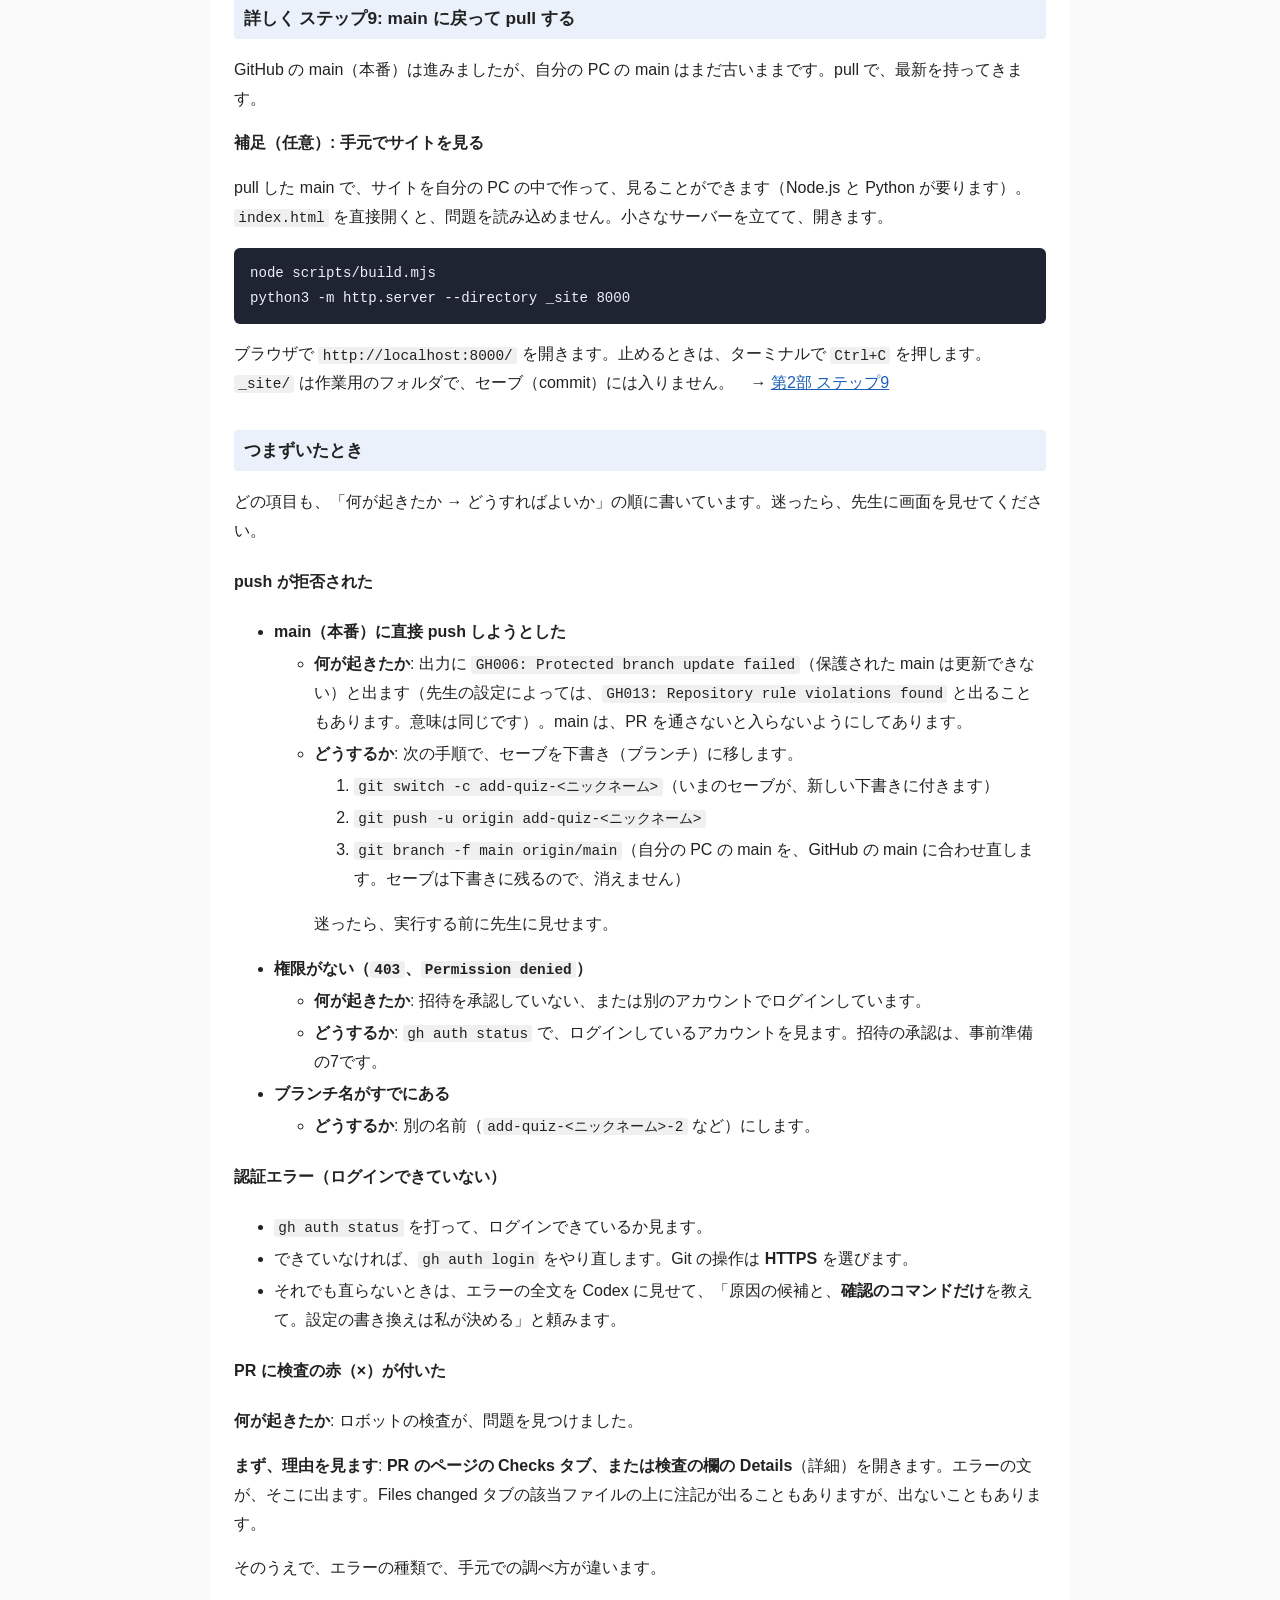
==== commit ac2adcb7: "初心者向けにたとえ話で書き直し、レビューを名簿順の輪番に統一 Co-Authored-By: Claude Sonnet 5.5 <noreply@anthropic.com>" ====
--- a/docs/handout.html
+++ b/docs/handout.html
@@ -24,152 +24,173 @@
 @media print{body{background:#fff;font-size:10.5pt}main{max-width:none;padding:0}h1{margin:0 0 1rem}pre{white-space:pre-wrap;background:#f4f4f4;color:#111;border:1px solid #bbb}a{color:#000}}
 </style></head><body><main>
 <h1 id="ゼミ-github-講座-手順書">ゼミ GitHub 講座 手順書</h1>
-<p>この講座（30分）で、<strong>自分のクイズ問題を1問つくり、GitHub で全員のサイトに載せる</strong>。今日の到達点は <strong>「自分の問題がサイトに出た」</strong> まで。全員の問題を解くのは、時間が余ったときでよい。</p>
+<p>はじめて Git や GitHub を使う人向けの手順書です。むずかしい言葉は、たとえ話で先に説明します。コマンド（ターミナルに打つ命令）は、<strong>コピーして貼る</strong>だけで大丈夫です。</p>
+<p>この講座（30分）で、<strong>自分のクイズ問題を1問つくり、みんなのクイズサイトに出します</strong>。今日のゴールは「自分の問題がサイトに出た」まで。全員の問題を解くのは、時間が余ったときでよいです。</p>
 <ul><li>演習サイト: <a href="https://kondakaz.github.io/zemi-quiz/">https://kondakaz.github.io/zemi-quiz/</a></li>
-<li>リポジトリ: <a href="https://github.com/kondakaz/zemi-quiz">https://github.com/kondakaz/zemi-quiz</a></li>
-<li>この手順書は、演習サイトの <code>docs/</code> にも載る（だれでも読める）。個人名や内部の情報は書いていない。</li></ul>
-<p><strong>この手順書の使い方</strong></p>
-<table><thead><tr><th>部</th><th>中身</th><th>いつ読むか</th></tr></thead><tbody><tr><td>第1部 事前準備（宿題）</td><td>当日までに済ませること</td><td>講座の前</td></tr><tr><td>第2部 当日の短い流れ</td><td>9ステップ。<strong>打つコマンド・Codex への依頼文・GitHub のボタンの順が、全部ここにある</strong></td><td>当日、これだけ見て進める</td></tr><tr><td>第3部 詳しい説明とつまずいたとき</td><td>各ステップの補足と、困ったときの直し方。各ステップの「詳しく」から開く</td><td>困ったとき、分からないとき</td></tr><tr><td>第4部 宿題（自分のアプリ）</td><td>自分のアプリをリポジトリにする手順</td><td>講座のあと</td></tr></tbody></table>
+<li>リポジトリ（プロジェクトの置き場）: <a href="https://github.com/kondakaz/zemi-quiz">https://github.com/kondakaz/zemi-quiz</a></li>
+<li>この手順書は、演習サイトの <code>docs/</code> にも載ります（だれでも読めます）。個人名や内部の情報は書いていません。</li></ul>
+<h2 id="まず用語のたとえ表">まず、用語のたとえ表</h2>
+<p>読み飛ばしてもよいですが、困ったらここに戻ってください。</p>
+<table><thead><tr><th>用語</th><th>ひとことで言うと</th></tr></thead><tbody><tr><td>Git（ギット）</td><td>変更を記録する道具。<strong>ゲームのセーブ機能</strong>のようなもの</td></tr><tr><td>GitHub（ギットハブ）</td><td>記録をみんなで置く場所。<strong>Google ドライブのようなもの</strong></td></tr><tr><td>リポジトリ</td><td>プロジェクトのフォルダ＋変更の記録帳</td></tr><tr><td>clone（クローン）</td><td>共有の棚（GitHub）から、自分の PC に<strong>丸ごとコピー</strong>する</td></tr><tr><td>commit（コミット）</td><td><strong>セーブ</strong>する。いつでもその時点に戻れる。メッセージは「セーブデータの名前」</td></tr><tr><td>push（プッシュ）</td><td>自分のセーブを、共有の棚（GitHub）に<strong>置く</strong></td></tr><tr><td>pull（プル）</td><td>共有の棚から、最新のセーブを<strong>持ってくる</strong></td></tr><tr><td>main（メイン）</td><td><strong>本番</strong>のこと。サイトに出るのは、この main の中身</td></tr><tr><td>ブランチ</td><td>本番を汚さないための<strong>下書き用のコピー</strong></td></tr><tr><td>Pull Request（PR）</td><td>「この下書きを本番に入れていいですか？」という<strong>お願いの紙</strong></td></tr><tr><td>Approve（アプルーブ）</td><td>「見たよ、OK」の<strong>はんこ</strong></td></tr><tr><td>マージ</td><td>下書きを、本番に<strong>合流</strong>させる</td></tr><tr><td>GitHub Pages</td><td>GitHub に置いたファイルを、<strong>Web サイトとして見せる</strong>機能</td></tr><tr><td>検査（チェック）</td><td>ロボットが自動でする点検。緑＝OK、赤＝直す</td></tr><tr><td>Codex（コーデックス）</td><td>作業を手伝ってくれる AI アシスタント</td></tr><tr><td>ターミナル</td><td>文字で命令を打つ画面（Mac は「ターミナル」、Windows は「PowerShell」など）</td></tr></tbody></table>
+<p>全体のイメージは、次のとおりです。</p>
+<pre><code> GitHub（共有の棚）          ← みんなのセーブが集まる
+   ↑ push（置く）   ↓ clone（丸ごとコピー）／ pull（最新を持ってくる）
+ 自分の PC（ここで作業して、commit ＝ セーブ）</code></pre>
+<h2 id="この手順書の使い方">この手順書の使い方</h2>
+<table><thead><tr><th>部</th><th>中身</th><th>いつ読むか</th></tr></thead><tbody><tr><td>第1部 事前準備（宿題）</td><td>当日までに済ませること</td><td>講座の前</td></tr><tr><td>第2部 当日の短い流れ</td><td>9ステップ。<strong>打つコマンド・Codex への頼み方・ボタンの順が、全部ここにあります</strong></td><td>当日、これだけ見て進める</td></tr><tr><td>第3部 詳しい説明とつまずいたとき</td><td>各ステップの補足と、困ったときの直し方。各ステップの「詳しく」から開く</td><td>困ったとき、分からないとき</td></tr><tr><td>第4部 宿題（自分のアプリ）</td><td>自分のアプリをリポジトリにする手順</td><td>講座のあと</td></tr></tbody></table>
 <h2 id="30分の進み方">30分の進み方</h2>
-<table><thead><tr><th>時間</th><th>中身</th></tr></thead><tbody><tr><td>説明 4分</td><td>スライドで、手元と GitHub・ブランチ・PR と相互レビュー・今日の流れ・公開される注意を見る</td></tr><tr><td>演習 22分</td><td>第2部の9ステップ（ステップ8まで進めば到達）。clone と、問題の文を考えることは、事前に済んでいる前提</td></tr><tr><td>待ち・やり直し 4分</td><td>検査の待ち、Approve の待ち、公開の待ち、検査が赤のときの直し</td></tr></tbody></table>
+<table><thead><tr><th>時間</th><th>中身</th></tr></thead><tbody><tr><td>説明 5分</td><td>スライド2〜7（今日のゴール・セーブと棚・ブランチ・お願いの紙（PR）・今日の流れ・公開される注意）を見る。スライド8〜14は、事前に読むか、公開待ちと最後に見る</td></tr><tr><td>演習 21分</td><td>第2部のステップ1〜8（ステップ8まで進めばゴール。ステップ9は余った時間か、講座のあと）。clone と、問題の文を考えることは、事前に済んでいる前提</td></tr><tr><td>待ち・やり直し 4分</td><td>検査の待ち、はんこ（Approve）の待ち、公開の待ち、検査が赤のときの直し</td></tr></tbody></table>
 <h2 id="第1部-事前準備宿題講座の前に済ませる">第1部 事前準備（宿題・講座の前に済ませる）</h2>
-<p>当日の30分に収めるため、ここは先に終わらせておく。できていない人は、当日は隣の人の画面を一緒に見て、先生に知らせる（レビューの組は、2人1組のまま変わらない）。</p>
-<ol><li><strong>GitHub アカウントを作る</strong>。作ったら 2要素認証を有効にする（GitHub の画面で、右上のアイコン → Settings → Password and authentication → Two-factor authentication → Enable two-factor authentication）。リカバリーコードは必ず保存する。</li>
-<li><strong>Git を入れる</strong>。確認: ターミナルで <code>git --version</code> と打って、バージョンが出ればよい。あわせて <strong>Node.js</strong> も入れておくと、手元で問題ファイルの検査ができる（任意。入っていなくても、PR の検査で確かめられる）。</li>
-<li><strong>Codex デスクトップアプリを入れる</strong>。サインインして、起動できる状態にしておく。</li>
-<li><strong>自分の名前とメールアドレスを Git に登録する</strong>（commit に記録され、<strong>公開される</strong>）。先に、メールアドレスを公開しない設定にする。
-<ol><li>GitHub の画面で、右上のアイコン → Settings → Emails を開き、<strong>Keep my email addresses private</strong> を選ぶ。</li>
-<li>同じ画面に出る <strong>noreply アドレス</strong>（<code>…@users.noreply.github.com</code> の形）を控える。</li>
-<li>ターミナルで、名前はニックネーム、メールは控えた noreply アドレスにして、次を打つ。</li></ol>
+<p>当日の30分に収めるため、ここは先に済ませます。できていない人は、当日は隣の人の画面を一緒に見て、先生に知らせてください。</p>
+<ol><li><strong>GitHub アカウントを作る</strong>。作ったら、2要素認証（パスワードのほかに、もう1つ確認する仕組み）をオンにします。GitHub の画面で、右上のアイコン → Settings → Password and authentication → Two-factor authentication → Enable two-factor authentication の順に進みます。リカバリーコード（スマホをなくしたときの救済用の番号）は、必ず保存します。</li>
+<li><strong>Git を入れる</strong>。確認: ターミナルで <code>git --version</code> と打って、バージョンが出ればOKです。あわせて <strong>Node.js</strong>（検査を手元で動かすための道具）も入れておくと便利です。任意です。入っていなくても、PR の検査で確かめられます。</li>
+<li><strong>Codex デスクトップアプリを入れる</strong>。サインインして、起動できる状態にしておきます。</li>
+<li><strong>自分の名前とメールアドレスを Git に登録する</strong>。セーブ（commit）に書き込まれ、<strong>公開されます</strong>。先に、メールアドレスを公開しない設定にします。
+<ol><li>GitHub の画面で、右上のアイコン → Settings → Emails を開き、<strong>Keep my email addresses private</strong>（メールアドレスを公開しない）を選びます。</li>
+<li>同じ画面に出る <strong>noreply アドレス</strong>（<code>…@users.noreply.github.com</code> の形。公開しても困らない代わりの住所）を控えます。</li>
+<li>ターミナルで、名前はニックネーム、メールは控えた noreply アドレスにして、次を打ちます。</li></ol>
 <pre><code>git config --global user.name "ニックネーム"
 git config --global user.email "控えた noreply アドレス"</code></pre>
-<p>確認: <code>git config --global user.name</code> と <code>git config --global user.email</code> で、入れた値が出ればよい。本名や、普段のメールアドレスは入れない（理由は、後ろの「公開されるものに注意」）。</p>
-</li>
-<li><strong>GitHub への認証を済ませる</strong>。ターミナルで <code>gh auth login</code> を実行し、質問に答える。選ぶものは、GitHub.com、Git の操作は HTTPS、Git の認証に GitHub のログインを使うかには Yes、ログイン方法は Web ブラウザ。ブラウザが開いたら、画面の指示に従う。確認: <code>gh auth status</code> で、ログイン済みと出ればよい。（<code>gh</code> が入っていないときは、GitHub CLI を先に入れる。）</li>
-<li><strong>ニックネームを決めて、先生に届ける</strong>。このニックネームを、ファイル名とブランチ名に使う（例: <code>taro-k</code>）。使える文字は <strong>半角の英小文字・数字・ハイフンだけ</strong>。<strong>ほかの人と重ならないもの</strong>にするので、先生に届けて、重複がないか確かめてもらう。同じニックネームの人がいると、あとから出した PR が競合して止まる。届けた名前から、当日は変えない。</li>
-<li><strong>先生からの招待を承認する</strong>。先生が GitHub のユーザー名あてに、リポジトリ <code>kondakaz/zemi-quiz</code> への collaborator 招待を送る。登録したメールに届く招待メールのリンクから開いて、承認する（メールが見つからないときは、GitHub の通知からも開ける）。承認すると、<code>https://github.com/kondakaz/zemi-quiz</code> を開いたときに、自分が書き込める側になる。招待には期限（7日）があるので、早めに承認する。</li>
-<li><strong>clone する（自分でコマンドを打つ）</strong>。ターミナルで、作業用のフォルダに移ってから実行する。
+<p>確認: <code>git config --global user.name</code> と <code>git config --global user.email</code> で、入れた値が出ればOKです。本名や、ふだんのメールアドレスは入れません（理由は、後ろの「公開されるものに注意」）。</p>
+</li>
+<li><strong>GitHub へのログインを済ませる</strong>。ターミナルで <code>gh auth login</code> を打ち、質問に答えます。選ぶものは、GitHub.com、Git の操作は HTTPS、Git の認証に GitHub のログインを使うかには Yes、ログイン方法は Web ブラウザです。ブラウザが開いたら、画面の指示に従います。確認: <code>gh auth status</code> で、ログイン済みと出ればOKです。（<code>gh</code> が入っていないときは、GitHub CLI を先に入れます。）</li>
+<li><strong>ニックネームを決めて、先生に届ける</strong>。このニックネームを、ファイル名とブランチ名に使います（例: <code>taro-k</code>）。使える文字は <strong>半角の英小文字・数字・ハイフンだけ</strong>。<strong>ほかの人と重ならないもの</strong>にします。先生に届けて、重複がないか確かめてもらいます。同じニックネームの人がいると、あとから出した PR が止まってしまいます。届けた名前は、当日は変えません。</li>
+<li><strong>先生からの招待を承認する</strong>。先生が、あなたの GitHub のユーザー名あてに、リポジトリ <code>kondakaz/zemi-quiz</code> への collaborator（共同作業者）の招待を送ります。登録したメールに届く招待メールのリンクから開いて、承認します（メールが見つからないときは、GitHub の通知からも開けます）。承認すると、<code>https://github.com/kondakaz/zemi-quiz</code> に書き込めるようになります。招待には期限（7日）があるので、早めに承認します。</li>
+<li><strong>clone する（自分でコマンドを打つ）</strong>。clone は「共有の棚から、自分の PC に丸ごとコピー」です。ターミナルで、作業用のフォルダに移ってから打ちます。
 <pre><code>git clone https://github.com/kondakaz/zemi-quiz.git
 cd zemi-quiz
 git status</code></pre>
-<p>確認: <code>git status</code> に <code>On branch main</code> と出る。フォルダの中に <code>index.html</code> と <code>questions/</code> がある。そのあと、<strong>この <code>zemi-quiz</code> フォルダを、Codex アプリで開き直す</strong>（Codex の作業フォルダが、このフォルダになっている状態にする）。</p>
-</li>
-<li><strong>問題の文を考えてくる</strong>。次の4つを、メモにまとめておく。当日は、これを写すだけにする。
+<p>確認: <code>git status</code> に <code>On branch main</code>（いま本番にいる）と出ます。フォルダの中に <code>index.html</code> と <code>questions/</code> があります。そのあと、<strong>この <code>zemi-quiz</code> フォルダを、Codex アプリで開き直します</strong>（Codex の作業フォルダを、このフォルダにします）。</p>
+</li>
+<li><strong>問題の文を考えてくる</strong>。次の4つを、メモにまとめておきます。当日は、これを写すだけにします。
 <ul><li>問題文</li>
 <li>選択肢4つ（どれも違う文にする）</li>
 <li>正解の番号（<strong>0から数える</strong>。1つ目が正解なら 0、4つ目なら 3）</li>
 <li>解説（1〜2文）</li></ul>
-<p>テーマは自由。Codex に考えてもらってもよいが、<strong>答えが本当に正しいかは、自分で確かめる</strong>。公開されるので、本名・学籍番号は入れない。</p>
+<p>テーマは自由です。Codex に考えてもらってもよいですが、<strong>答えが本当に正しいかは、自分で確かめます</strong>。公開されるので、本名・学籍番号は入れません。</p>
 </li>
 <li><strong>次の「読んでおく」を読む</strong>（3分）。</li></ol>
 <h3 id="読んでおく-なぜバージョン管理かgit-と-github">読んでおく: なぜバージョン管理か／Git と GitHub</h3>
-<ul><li><strong>なぜバージョン管理か</strong>: <code>app_v2_最終_本当に最終.py</code> のように、ファイル名で版を管理すると、どれが最新か、何を変えたか、前の状態に戻せるかが分からなくなる。Git を使うと、ファイルは1つのまま、変更が「記録」として積まれる。いつでも前の状態を見られて、だれが・いつ・何を変えたかも残る。</li>
-<li><strong>Git は道具、GitHub は置き場</strong>: Git は、自分のパソコンの中で動いて、変更の記録を取る道具である。GitHub は、その記録を置いて、みんなで共有する、インターネット上の場所である。記録をまとめて入れる場所を「リポジトリ」と呼ぶ。</li>
-<li>手元と GitHub の関係（clone・commit・push・pull）、ブランチ、PR は、当日のスライドで見る。用語は、手順書の最後の表にある。</li></ul>
+<ul><li><strong>なぜバージョン管理か</strong>: <code>app_v2_最終_本当に最終.py</code> のように、ファイル名で版を分けると、どれが最新か、何を変えたか、前に戻せるかが分からなくなります。Git を使うと、ファイルは1つのまま、セーブ（記録）が積み重なります。いつでも前のセーブに戻せて、だれが・いつ・何を変えたかも残ります。</li>
+<li><strong>Git は道具、GitHub は置き場</strong>: Git は、自分の PC の中で動く、セーブ機能です。GitHub は、そのセーブをみんなで置く、インターネット上の場所（Google ドライブのようなもの）です。</li>
+<li>「セーブと棚」「ブランチ」「お願いの紙（PR）」は、当日のスライドで見ます。用語は、手順書の最初の表にあります。</li></ul>
 <h3 id="公開されるものに注意">公開されるものに注意</h3>
-<p>このリポジトリと演習サイトは <strong>public（だれでも見られる）</strong> である。次のものが公開される。</p>
-<ul><li><strong>GitHub のユーザー名</strong>（PR や commit に出る）</li>
+<p>このリポジトリと演習サイトは <strong>public（だれでも見られる）</strong> です。次のものが公開されます。</p>
+<ul><li><strong>GitHub のユーザー名</strong>（PR やセーブ（commit）に出る）</li>
 <li><strong>クイズの作者名として書くニックネーム</strong></li>
-<li><strong>commit に記録された名前とメールアドレス</strong>（<code>user.name</code> と <code>user.email</code>。だから、事前準備4で noreply アドレスにする）</li></ul>
-<p>だから、次のようにする。</p>
-<ul><li><strong>本名・学籍番号は、どこにも書かない</strong>。ニックネームにする。<code>user.name</code> も本名にしない。</li>
-<li>すでに本名のユーザー名でアカウントを作っている人は、先生に相談する。</li></ul>
+<li><strong>セーブ（commit）に記録された名前とメールアドレス</strong>（<code>user.name</code> と <code>user.email</code>。だから、事前準備4で noreply アドレスにします）</li></ul>
+<p>だから、次のようにします。</p>
+<ul><li><strong>本名・学籍番号は、どこにも書きません</strong>。ニックネームにします。<code>user.name</code> も本名にしません。</li>
+<li>すでに本名のユーザー名でアカウントを作っている人は、先生に相談します。</li></ul>
 <h2 id="第2部-当日の短い流れ">第2部 当日の短い流れ</h2>
 <a id="part2"></a>
-<p><code>&lt;ニックネーム&gt;</code> は、先生に届けた自分のニックネームに読み替える。<strong>どのステップも、「Codex に頼む」「自分で打つ」「GitHub の画面」のどれか1つだけ</strong>でやる。同じことを両方でやらない。各ステップの「詳しく」は、第3部の同じ番号へのリンク。</p>
-<table><thead><tr><th>#</th><th>やること</th><th>やり方</th><th>目安</th><th>詳しく</th></tr></thead><tbody><tr><td>1</td><td>main を最新にして始める（clone は済んでいる）</td><td>自分で打つ</td><td>2分</td><td><a href="#d1">第3部 1</a></td></tr><tr><td>2</td><td>ブランチ <code>add-quiz-&lt;ニックネーム&gt;</code> を作る</td><td>自分で打つ</td><td>1分</td><td><a href="#d2">第3部 2</a></td></tr><tr><td>3</td><td>問題ファイル <code>questions/&lt;ニックネーム&gt;.json</code> を書く</td><td>Codex に頼む</td><td>5分</td><td><a href="#d3">第3部 3</a></td></tr><tr><td>4</td><td>commit して push する</td><td>Codex に頼む</td><td>3分</td><td><a href="#d4">第3部 4</a></td></tr><tr><td>5</td><td>Pull Request（PR）を作る</td><td>GitHub の画面</td><td>2分</td><td><a href="#d5">第3部 5</a></td></tr><tr><td>6</td><td>組の相手の PR を見て Approve する</td><td>GitHub の画面</td><td>3分</td><td><a href="#d6">第3部 6</a></td></tr><tr><td>7</td><td>自分の PR に Approve が付き、検査が緑なら、<strong>自分で</strong>マージする</td><td>GitHub の画面</td><td>2分</td><td><a href="#d7">第3部 7</a></td></tr><tr><td>8</td><td>1〜2分後に、サイトで自分の問題を見る　<strong>← 到達点</strong></td><td>ブラウザ</td><td>3分</td><td><a href="#d8">第3部 8</a></td></tr><tr><td>9</td><td>main に戻って pull する（余った時間か、講座のあと）</td><td>自分で打つ</td><td>1分</td><td><a href="#d9">第3部 9</a></td></tr></tbody></table>
+<p><code>&lt;ニックネーム&gt;</code> は、先生に届けた自分のニックネームに読み替えます。<strong>どのステップも、「Codex に頼む」「自分で打つ」「GitHub の画面」のどれか1つだけ</strong>でやります。同じことを両方でやりません。各ステップの「詳しく」は、第3部の同じ番号へのリンクです。</p>
+<table><thead><tr><th>#</th><th>やること</th><th>やり方</th><th>目安</th><th>詳しく</th></tr></thead><tbody><tr><td>1</td><td>main（本番）を最新にして始める（clone は済んでいる）</td><td>自分で打つ</td><td>2分</td><td><a href="#d1">第3部 1</a></td></tr><tr><td>2</td><td>ブランチ（下書き）<code>add-quiz-&lt;ニックネーム&gt;</code> を作る</td><td>自分で打つ</td><td>1分</td><td><a href="#d2">第3部 2</a></td></tr><tr><td>3</td><td>問題ファイル <code>questions/&lt;ニックネーム&gt;.json</code> を書く</td><td>Codex に頼む</td><td>5分</td><td><a href="#d3">第3部 3</a></td></tr><tr><td>4</td><td>セーブ（commit）して、棚に送る（push）</td><td>Codex に頼む</td><td>3分</td><td><a href="#d4">第3部 4</a></td></tr><tr><td>5</td><td>Pull Request（PR・お願いの紙）を作る</td><td>GitHub の画面</td><td>2分</td><td><a href="#d5">第3部 5</a></td></tr><tr><td>6</td><td>名簿の次の人の PR を見て Approve（はんこ）する</td><td>GitHub の画面</td><td>3分</td><td><a href="#d6">第3部 6</a></td></tr><tr><td>7</td><td>自分の PR に Approve が付き、検査が緑なら、<strong>自分で</strong>マージする</td><td>GitHub の画面</td><td>2分</td><td><a href="#d7">第3部 7</a></td></tr><tr><td>8</td><td>1〜2分後に、サイトで自分の問題を見る　<strong>← ゴール</strong></td><td>ブラウザ</td><td>3分</td><td><a href="#d8">第3部 8</a></td></tr><tr><td>9</td><td>main に戻って pull する（余った時間か、講座のあと）</td><td>自分で打つ</td><td>1分</td><td><a href="#d9">第3部 9</a></td></tr></tbody></table>
 <p><strong>守ること</strong></p>
-<ol><li><strong>main では作業しない。main に直接 push しない。</strong> 必ず自分のブランチで。</li>
-<li><strong>Codex への最初の依頼（ステップ3）には、約束の一文を先頭に付ける。</strong> ステップ3の依頼文には、もう入っている。</li>
-<li><strong>Codex が git や gh を動かすときは、承認を求められることがある。</strong> コマンドの中身を読んでから承認する。<code>push --force</code>・<code>reset --hard</code>・<code>main</code> への push は承認せず、止めて先生に聞く。</li>
-<li><strong>自分の PR だけを、自分でマージする。</strong> ほかの人の PR のマージボタンは押さない。</li></ol>
-<p><strong>困ったら</strong>: <a href="#trouble">つまずいたとき</a>。検査が赤い、push が拒否された、マージボタンが押せない、のどれも、そこにある。Approve が付かないとき、同じニックネームの人がいるときは、先生に声をかける。</p>
+<ol><li><strong>main（本番）では作業しません。main に直接 push しません。</strong> 必ず自分のブランチ（下書き）で作業します。</li>
+<li><strong>Codex への最初の頼み（ステップ3）には、約束の一文を先頭に付けます。</strong> ステップ3の文には、もう入っています。</li>
+<li><strong>Codex が git や gh を動かすとき、「実行してよいですか？」と承認を求められることがあります。</strong> コマンドの中身を読んでから承認します。<code>push --force</code>・<code>reset --hard</code>・<code>main</code> への push は、承認せず、止めて先生に聞きます。</li>
+<li><strong>自分の PR だけを、自分でマージします。</strong> ほかの人の PR のマージボタンは押しません。</li></ol>
+<p><strong>レビューの順番（輪番）</strong>: 名簿は、先生が前日までに配ります。<strong>自分の PR を出したら、すぐ名簿の次の人の PR を見に行きます</strong>（最後の人は、最初の人の PR）。次の人の PR がまだ出ていなければ、その次の人の PR のうち、Approve が付いていないものを見ます。<strong>1つ見れば OK</strong> です。欠席の人は、名簿から飛ばします。自分の PR に <strong>5分たっても Approve が付かなければ、先生に声をかけます</strong>。先生が Approve します。</p>
+<p><strong>困ったら</strong>: <a href="#trouble">つまずいたとき</a>。検査が赤い、push が拒否された、マージボタンが押せない、のどれも、そこにあります。同じニックネームの人がいるときは、先生に声をかけます。</p>
 <a id="s1"></a>
-<h3 id="ステップ1-main-を最新にして始める自分で打つ">ステップ1: main を最新にして始める（自分で打つ）</h3>
-<p>clone した <code>zemi-quiz</code> フォルダで、次を打つ。</p>
+<h3 id="ステップ1-main本番を最新にして始める自分で打つ">ステップ1: main（本番）を最新にして始める（自分で打つ）</h3>
+<p><strong>いま何をしているか</strong>: 本番の最新版を、自分の PC に持ってきます。</p>
+<p>clone した <code>zemi-quiz</code> フォルダで、次を打ちます。</p>
 <pre><code>git switch main
 git pull</code></pre>
-<p><strong>できた印</strong>: <code>git branch --show-current</code> を打つと <code>main</code> と出る。　→ <a href="#d1">詳しく</a></p>
+<p><strong>できた印</strong>: <code>git branch --show-current</code>（いまいる場所を表示する命令）を打つと <code>main</code> と出ます。　→ <a href="#d1">詳しく</a></p>
 <a id="s2"></a>
-<h3 id="ステップ2-ブランチを作る自分で打つ">ステップ2: ブランチを作る（自分で打つ）</h3>
+<h3 id="ステップ2-ブランチ下書きを作る自分で打つ">ステップ2: ブランチ（下書き）を作る（自分で打つ）</h3>
+<p><strong>いま何をしているか</strong>: 本番を汚さないために、下書き用のコピー（ブランチ）を作って、そこに移ります。</p>
 <pre><code>git switch -c add-quiz-&lt;ニックネーム&gt;</code></pre>
-<p><strong>できた印</strong>: <code>git branch --show-current</code> を打つと <code>add-quiz-&lt;ニックネーム&gt;</code> と出る。　→ <a href="#d2">詳しく</a></p>
+<p><strong>できた印</strong>: <code>git branch --show-current</code> を打つと <code>add-quiz-&lt;ニックネーム&gt;</code> と出ます。　→ <a href="#d2">詳しく</a></p>
 <a id="s3"></a>
 <h3 id="ステップ3-問題ファイルを書くcodex-に頼む">ステップ3: 問題ファイルを書く（Codex に頼む）</h3>
-<p>次の文を、Codex にそのまま頼む（<code>&lt;ニックネーム&gt;</code> と、問題の4項目は自分のものに直す）。<strong>先頭の約束の一文は、消さない。</strong></p>
+<p><strong>いま何をしているか</strong>: 下書きの中に、自分のクイズのファイルを作ります。作業は Codex（AI アシスタント）に頼みます。</p>
+<p>次の文を、Codex にそのまま頼みます（<code>&lt;ニックネーム&gt;</code> と、問題の4項目は自分のものに直します）。<strong>先頭の約束の一文は、消しません。</strong></p>
 <blockquote><p>約束: 作業は、このリポジトリの中だけで行ってください。main ブランチには直接 commit も push もしないでください。force push（<code>--force</code>）は使わないでください。git や gh のコマンドは、実行する前に私に見せてください。commit と push は、私が頼んだときだけ行ってください。</p>
 <p>依頼: <code>questions/_template.json</code> を <code>questions/&lt;ニックネーム&gt;.json</code> にコピーして、中身を、次の問題に書き換えてください。作者名（author）は <code>&lt;ニックネーム&gt;</code> にしてください。ほかのファイルは変更しないでください。</p>
 <p>問題文: （考えてきた問題文）<br>選択肢: （4つ）<br>正解の番号（0から数える）: （番号）<br>解説: （1〜2文）</p>
 </blockquote>
-<p><strong>できた印</strong>: 次を打つ。<code>git status</code> の <strong>Untracked files</strong> の下に、<code>questions/&lt;ニックネーム&gt;.json</code> が1つだけ出る。検査は <code>2件の問題を確認しました</code> のように出る（Node.js が無ければ、検査は飛ばしてよい）。</p>
+<p><strong>できた印</strong>: 次を打ちます。<code>git status</code>（いまの状況を表示する命令）の <strong>Untracked files</strong>（まだ記録していない新しいファイル）の下に、<code>questions/&lt;ニックネーム&gt;.json</code> が1つだけ出ます。検査は <code>2件の問題を確認しました</code> のように出ます（Node.js が無ければ、検査は飛ばしてOKです）。</p>
 <pre><code>git status
 node scripts/build.mjs --check</code></pre>
 <p>→ <a href="#d3">詳しく</a>（書き方の見本・検査で赤になるもの）</p>
 <a id="s4"></a>
-<h3 id="ステップ4-commit-して-push-するcodex-に頼む">ステップ4: commit して push する（Codex に頼む）</h3>
-<p>次の文を、Codex に頼む。</p>
+<h3 id="ステップ4-セーブして棚に送るcodex-に頼む">ステップ4: セーブして、棚に送る（Codex に頼む）</h3>
+<p><strong>いま何をしているか</strong>: 作ったファイルをセーブ（commit）して、共有の棚（GitHub）に送ります（push）。</p>
+<p>次の文を、Codex に頼みます。</p>
 <blockquote><p><code>questions/&lt;ニックネーム&gt;.json</code> だけを add して、「クイズを追加: &lt;ニックネーム&gt;」というメッセージで commit してください。そのあと、ブランチ <code>add-quiz-&lt;ニックネーム&gt;</code> を origin に push してください。main には push しないでください。実行する前に、コマンドを見せてください。</p>
 </blockquote>
-<p>承認を求められたら、コマンドを読む。<code>git add</code> の対象が <code>questions/&lt;ニックネーム&gt;.json</code> だけで、push の行き先が <code>add-quiz-&lt;ニックネーム&gt;</code> なら、承認してよい。<code>git add .</code>・<code>--force</code>・<code>main</code> への push は、承認しない。</p>
-<p><strong>できた印</strong>: 次を打つ。1行目に自分の commit のメッセージが出て、2行目に <code>nothing to commit</code> と出る。</p>
+<p>（<code>add</code> は「セーブに入れるファイルを選ぶ」こと、<code>origin</code> は「GitHub 上の自分たちのリポジトリ」の呼び名です。）</p>
+<p>承認を求められたら、コマンドを読みます。<code>git add</code> の対象が <code>questions/&lt;ニックネーム&gt;.json</code> だけで、push の行き先が <code>add-quiz-&lt;ニックネーム&gt;</code> なら、承認してOKです。<code>git add .</code>・<code>--force</code>・<code>main</code> への push は、承認しません。</p>
+<p><strong>できた印</strong>: 次を打ちます。<code>git log -1 --oneline</code> に自分のセーブの名前（メッセージ）が出ます。<code>git status</code> に <code>nothing to commit</code>（セーブしていない変更はない）と出ます。</p>
 <pre><code>git log -1 --oneline
 git status</code></pre>
 <p>→ <a href="#d4">詳しく</a></p>
 <a id="s5"></a>
-<h3 id="ステップ5-pull-requestprを作るgithub-の画面">ステップ5: Pull Request（PR）を作る（GitHub の画面）</h3>
-<ol><li><a href="https://github.com/kondakaz/zemi-quiz">https://github.com/kondakaz/zemi-quiz</a> を開く。ファイル一覧の上の黄色いバナーの <strong>Compare &amp; pull request</strong> を押す（出ないときは、ブランチを選んで、Pull requests タブから新しい PR を作る）。</li>
-<li>base が <code>main</code>、compare が <code>add-quiz-&lt;ニックネーム&gt;</code> になっていることを確かめる。タイトルは「クイズを追加: &lt;ニックネーム&gt;」にする。</li>
-<li>説明の欄の <strong>作者の確認</strong> の4項目を確かめて、<code>[ ]</code> を <code>[x]</code> にする。</li>
-<li><strong>Create pull request</strong> を押す。</li></ol>
-<p><strong>できた印</strong>: PR のページが開き、タイトルの横に番号（<code>#12</code> など）が付く。しばらくすると、検査が走り、緑のチェックが付く。赤のときは、<a href="#trouble-red">PR に検査の赤が付いた</a>。　→ <a href="#d5">詳しく</a></p>
+<h3 id="ステップ5-pull-requestお願いの紙を作るgithub-の画面">ステップ5: Pull Request（お願いの紙）を作る（GitHub の画面）</h3>
+<p><strong>いま何をしているか</strong>: 「この下書きを本番に入れていいですか？」というお願いの紙（PR）を出します。</p>
+<ol><li><a href="https://github.com/kondakaz/zemi-quiz">https://github.com/kondakaz/zemi-quiz</a> を開きます。ファイル一覧の上の黄色いバナーの <strong>Compare &amp; pull request</strong>（比べて PR を作る）を押します。バナーが出ないときは、ブランチを選んで、Pull requests タブから新しい PR を作ります。</li>
+<li>base（入れる先）が <code>main</code>、compare（入れたい下書き）が <code>add-quiz-&lt;ニックネーム&gt;</code> になっていることを確かめます。タイトルは「クイズを追加: &lt;ニックネーム&gt;」にします。</li>
+<li>説明の欄の <strong>作者の確認</strong> の4項目を確かめて、<code>[ ]</code> を <code>[x]</code> にします。</li>
+<li><strong>Create pull request</strong>（PR を作る）を押します。</li></ol>
+<p><strong>できた印</strong>: PR のページが開き、タイトルの横に番号（<code>#12</code> など）が付きます。しばらくすると、検査が走って、緑のチェックが付きます。赤のときは、<a href="#trouble-red">PR に検査の赤が付いた</a>を見ます。　→ <a href="#d5">詳しく</a></p>
 <a id="s6"></a>
-<h3 id="ステップ6-組の相手の-pr-を見て-approve-するgithub-の画面">ステップ6: 組の相手の PR を見て Approve する（GitHub の画面）</h3>
-<p>組は、先生が前日までに決めて知らせる（2人1組。奇数なら、1組だけ3人）。自分の PR は、自分では Approve できない。</p>
-<ol><li><strong>Pull requests</strong> タブを開き、相手の PR を開く。</li>
-<li><strong>Files changed</strong> タブを開き、変更を読む。見る点: 変更が <code>questions/&lt;相手のニックネーム&gt;.json</code> の1ファイルだけ／本名・学籍番号が無い／選択肢が4つで、<code>answer</code> の番号（0始まり）が正解を指している／検査が緑。</li>
-<li><strong>Review changes</strong> を押す。</li>
-<li>一言コメントを書く。</li>
-<li><strong>Approve</strong> を選ぶ。直してほしい点があるときは <strong>Comment</strong> を選ぶ。<strong>Request changes は選ばない</strong>（誤って選んだら、先生に相談する）。</li>
-<li><strong>Submit review</strong> を押す。</li></ol>
-<p><strong>できた印</strong>: 相手の PR のページ（Conversation タブ）に、自分の名前で Approve した記録が出る。相手がまだ PR を出していないときは、少し待つか、先生に声をかける。　→ <a href="#d6">詳しく</a>（レビューの観点）</p>
+<h3 id="ステップ6-名簿の次の人の-pr-を見て-approve-するgithub-の画面">ステップ6: 名簿の次の人の PR を見て Approve する（GitHub の画面）</h3>
+<p><strong>いま何をしているか</strong>: 相手のお願いの紙を見て、「見たよ、OK」のはんこ（Approve）を押します。</p>
+<p>見る PR は、<strong>名簿の次の人の PR</strong> です（最後の人は、最初の人の PR）。まだ出ていなければ、その次の人の PR のうち、Approve が付いていないものを見ます。1つ見れば OK です。自分の PR は、自分では Approve できません。</p>
+<ol><li><strong>Pull requests</strong> タブを開き、相手の PR を開きます。</li>
+<li><strong>Files changed</strong>（変更されたファイル）タブを開き、変更を読みます。見る点: 変更が <code>questions/&lt;相手のニックネーム&gt;.json</code> の1ファイルだけ／本名・学籍番号が無い／選択肢が4つで、<code>answer</code> の番号（0から数える）が正解を指している／検査が緑。</li>
+<li><strong>Review changes</strong>（レビューする）を押します。</li>
+<li>一言コメントを書きます。</li>
+<li><strong>Approve</strong> を選びます。直してほしい点があるときは <strong>Comment</strong> を選びます。<strong>Request changes は選びません</strong>（誤って選んだら、先生に相談します）。</li>
+<li><strong>Submit review</strong>（レビューを送る）を押します。</li></ol>
+<p><strong>できた印</strong>: 相手の PR のページ（Conversation タブ）に、自分の名前で Approve した記録が出ます。　→ <a href="#d6">詳しく</a>（レビューの見どころ）</p>
 <a id="s7"></a>
 <h3 id="ステップ7-自分の-pr-をマージするgithub-の画面">ステップ7: 自分の PR をマージする（GitHub の画面）</h3>
-<p>自分の PR のページで、検査が緑で、Approve が付いていることを確かめる。</p>
-<ol><li><strong>Merge pull request</strong> を押す。</li>
-<li>続けて出る <strong>Confirm merge</strong> を押す。</li></ol>
-<p><strong>自分の PR だけを、自分でマージする。</strong> ほかの人の PR のマージボタンは押さない（これは、みんなで守る約束で、GitHub の設定では強制されていない）。Approve が付かないときは、先生に声をかける。</p>
-<p><strong>できた印</strong>: PR の状態が <strong>Merged</strong>（紫色）になる。　→ <a href="#d7">詳しく</a></p>
+<p><strong>いま何をしているか</strong>: はんこが付いたお願いの紙を、自分で本番に合流させます（マージ）。</p>
+<p>自分の PR のページで、検査が緑で、Approve が付いていることを確かめます。</p>
+<ol><li><strong>Merge pull request</strong>（PR をマージする）を押します。</li>
+<li>続けて出る <strong>Confirm merge</strong>（マージを確定する）を押します。</li></ol>
+<p><strong>自分の PR だけを、自分でマージします。</strong> ほかの人の PR のマージボタンは押しません（これは、みんなで守る約束で、GitHub の設定では止められません）。Approve が付かないまま5分たったら、先生に声をかけます。</p>
+<p><strong>できた印</strong>: PR の状態が <strong>Merged</strong>（マージ済み・紫色）になります。　→ <a href="#d7">詳しく</a></p>
 <a id="s8"></a>
-<h3 id="ステップ8-サイトで自分の問題を見る今日の到達点">ステップ8: サイトで自分の問題を見る（今日の到達点）</h3>
-<p>マージの <strong>1〜2分後</strong>に、ブラウザで次を開く（<code>&lt;ニックネーム&gt;</code> は自分のもの）。</p>
+<h3 id="ステップ8-サイトで自分の問題を見る今日のゴール">ステップ8: サイトで自分の問題を見る（今日のゴール）</h3>
+<p><strong>いま何をしているか</strong>: 本番に入った問題が、自動でサイトになります（GitHub Pages）。自分の問題が出るか、確かめます。</p>
+<p>マージの <strong>1〜2分後</strong>に、ブラウザで次を開きます（<code>&lt;ニックネーム&gt;</code> は自分のものです）。</p>
 <pre><code>https://kondakaz.github.io/zemi-quiz/?id=&lt;ニックネーム&gt;</code></pre>
-<p>自分の問題だけが出る。<strong>まだ公開されていません</strong> と出たら、公開の途中なので、1分待って再読み込みする。リポジトリの <strong>Actions</strong> タブで、<strong>Pages 公開</strong> の処理（実行中は黄色、成功は緑）が見られる。続けてマージすると、途中の実行が <strong>Cancelled</strong> になることがあるが、問題ではない（最後の実行に、全員分が入る）。</p>
-<p><strong>できた印</strong>: 自分の問題が出る（作者のニックネーム付き）。ここまでが、今日の到達点。時間が余ったら、<code>?id=</code> を付けないトップページで、全員の問題を解く（任意）。　→ <a href="#d8">詳しく</a></p>
+<p>自分の問題だけが出ます。<strong>見つかりませんでした。公開の途中（1〜2分）か、URL のニックネームが違う可能性があります。</strong> と出たら、まず1分待って、再読み込みします。<strong>2分たっても出ないとき</strong>は、URL のニックネームの綴り（大文字・小文字も）が合っているか確かめます。その画面の <strong>作者から選ぶ</strong> のリンク（<code>?id=</code> を付けないトップページ）から開くこともできます。リポジトリの <strong>Actions</strong> タブで、<strong>Pages 公開</strong> の作業（実行中は黄色、成功は緑）が見られます。続けてマージすると、途中の作業が <strong>Cancelled</strong>（取り消し）になることがありますが、問題ありません（最後の作業に、全員分が入ります）。</p>
+<p><strong>できた印</strong>: 自分の問題が出ます（作者のニックネーム付き）。ここまでが、今日のゴールです。時間が余ったら、結果画面の <strong>ほかの問題を選ぶ</strong> や、<code>?id=</code> を付けないトップページから、全員の問題を解きます（任意）。　→ <a href="#d8">詳しく</a></p>
 <a id="s9"></a>
 <h3 id="ステップ9-main-に戻って-pull-する自分で打つ余った時間か講座のあと">ステップ9: main に戻って pull する（自分で打つ・余った時間か、講座のあと）</h3>
+<p><strong>いま何をしているか</strong>: 自分の PC の本番（main）を、最新にします。ほかの人の問題も手元に来ます。</p>
 <pre><code>git switch main
 git pull
 ls questions</code></pre>
-<p><strong>できた印</strong>: <code>ls questions</code> に、全員のファイルが並ぶ（自分のも含む）。　→ <a href="#d9">詳しく</a></p>
+<p><strong>できた印</strong>: <code>ls questions</code>（フォルダの中身を表示する命令）に、全員のファイルが並びます（自分のも含みます）。　→ <a href="#d9">詳しく</a></p>
 <h2 id="第3部-詳しい説明とつまずいたとき参照">第3部 詳しい説明とつまずいたとき（参照）</h2>
-<p>各ステップの補足と、困ったときの直し方。当日の手順（コマンド・依頼文・ボタンの順）は、<a href="#part2">第2部</a>にある。</p>
+<p>各ステップの補足と、困ったときの直し方です。当日の手順（コマンド・頼み方・ボタンの順）は、<a href="#part2">第2部</a>にあります。</p>
 <a id="dcodex"></a>
 <h3 id="codex-に頼むときの約束">Codex に頼むときの約束</h3>
-<p>最初の依頼（ステップ3）の先頭に、次の約束の一文を付ける（ステップ3の依頼文に、もう入っている）。</p>
+<p>最初の頼み（ステップ3）の先頭に、次の約束の一文を付けます（ステップ3の文に、もう入っています）。</p>
 <blockquote><p>作業は、このリポジトリの中だけで行ってください。main ブランチには直接 commit も push もしないでください。force push（<code>--force</code>）は使わないでください。git や gh のコマンドは、実行する前に私に見せてください。commit と push は、私が頼んだときだけ行ってください。</p>
 </blockquote>
-<ul><li>Codex は、頼まれていないこともやってしまうことがある。出したコマンドや変更は、実行・承認する前に、<strong>何をするのか読む</strong>。</li>
-<li>git や gh の操作（commit、push など）では、そのたびに <strong>承認を求められることがある</strong>。承認の前に、コマンドの中身を読む。</li>
-<li>各ステップの「できた印」のコマンドは、<strong>読み取りだけ</strong>（状態を見るだけ）である。Codex の「できました」は、そのまま信じず、自分で見て確かめる。</li></ul>
+<ul><li>Codex は、頼まれていないことまでやってしまうことがあります。出したコマンドや変更は、実行・承認する前に、<strong>何をするのか読みます</strong>。</li>
+<li>git や gh の操作（commit、push など）では、そのたびに <strong>「実行してよいですか？」と承認を求められることがあります</strong>。承認の前に、コマンドの中身を読みます。</li>
+<li><code>force push</code> は「GitHub 側の記録を、力ずくで上書きする」危ない操作です。使いません。</li>
+<li>各ステップの「できた印」のコマンドは、<strong>状態を見るだけ</strong>です（何も変えません）。Codex の「できました」は、そのまま信じず、自分で見て確かめます。</li></ul>
 <a id="d1"></a>
-<h3 id="詳しく-ステップ1-main-を最新にして始める">詳しく ステップ1: main を最新にして始める</h3>
-<p>事前準備で clone したときから、main が進んでいることがある。<code>git pull</code> で、最新にしてから始める。<code>git status</code> に <code>nothing to commit, working tree clean</code>（変更なし）と出れば、きれいな状態である。　→ <a href="#s1">第2部 ステップ1</a></p>
+<h3 id="詳しく-ステップ1-main本番を最新にして始める">詳しく ステップ1: main（本番）を最新にして始める</h3>
+<p>事前準備で clone してから、本番（main）が進んでいることがあります。<code>git pull</code> で、最新にしてから始めます。<code>git status</code> に <code>nothing to commit, working tree clean</code>（変更なし・きれいな状態）と出れば、準備OKです。　→ <a href="#s1">第2部 ステップ1</a></p>
 <a id="d2"></a>
-<h3 id="詳しく-ステップ2-ブランチを作る">詳しく ステップ2: ブランチを作る</h3>
-<p>main は、サイトに出る本物である。main では作業せず、自分用のブランチ（作業用の枝）を作る。ブランチ名の先頭は <code>add-quiz-</code> にする。<strong>機能追加のブランチは、小文字の <code>issue-</code> で始める</strong>（今日は使わない）。<code>issue-</code> で始まるブランチで、<code>questions/</code> の中を変更する PR は、検査で赤になる（<code>issue- ブランチでは questions/ を変更できません</code> と出る）。　→ <a href="#s2">第2部 ステップ2</a></p>
+<h3 id="詳しく-ステップ2-ブランチ下書きを作る">詳しく ステップ2: ブランチ（下書き）を作る</h3>
+<p>main は、サイトに出る本番です。本番では作業せず、自分用の下書き（ブランチ）を作ります。ブランチ名の先頭は <code>add-quiz-</code> にします。</p>
+<p><strong>機能追加のブランチは、小文字の <code>issue-</code> で始めます</strong>（今日は使いません）。<code>issue-</code> で始まるブランチで、<code>questions/</code> の中を変更する PR は、検査で赤になります（<code>issue- ブランチでは questions/ を変更できません</code> と出ます）。　→ <a href="#s2">第2部 ステップ2</a></p>
 <a id="d3"></a>
 <h3 id="詳しく-ステップ3-問題ファイルを書く">詳しく ステップ3: 問題ファイルを書く</h3>
-<p><code>questions/_template.json</code> が書き方の見本である。これを写して、自分のファイルにする。</p>
+<p><code>questions/_template.json</code> が、書き方の見本です。これを写して、自分のファイルにします。</p>
 <p><strong>書き方</strong>（<code>_template.json</code> の中身そのまま）</p>
 <pre><code>{
   "author": "ニックネーム",
@@ -178,125 +199,150 @@
   "answer": 0,
   "explanation": "解説を書きます。"
 }</code></pre>
-<ul><li>見本の <code>answer</code> は <code>0</code>（1つ目の選択肢が正解）。自分の問題では、正解の番号（0〜3）に変える。</li>
-<li><code>choices</code> は、ちょうど4つ。同じ文を2つ入れない。</li>
-<li>文字は、必ず半角の <code>"</code>（ダブルクォート）で囲む。最後の項目のあとに <code>,</code> を付けない。</li>
-<li><code>author</code>・<code>question</code>・<code>choices</code>・<code>explanation</code> を、<strong>見本の文のまま</strong>にしない（検査で赤になる）。<code>explanation</code> の「解説を書きます。」も、必ず書き換える。</li></ul>
-<p><strong>検査で赤になるもの</strong>（先生が用意した検査が、PR で自動で調べる）</p>
+<ul><li><code>author</code> は作者名、<code>question</code> は問題文、<code>choices</code> は選択肢、<code>answer</code> は正解の番号、<code>explanation</code> は解説です。</li>
+<li>見本の <code>answer</code> は <code>0</code>（1つ目が正解）です。自分の問題では、正解の番号（0〜3）に変えます。</li>
+<li><code>choices</code> は、ちょうど4つ。同じ文を2つ入れません。</li>
+<li>文字は、必ず半角の <code>"</code>（ダブルクォート）で囲みます。最後の項目のあとに <code>,</code> を付けません。</li>
+<li><code>author</code>・<code>question</code>・<code>choices</code>・<code>explanation</code> を、<strong>見本の文のまま</strong>にしません（検査で赤になります）。<code>explanation</code> の「解説を書きます。」も、必ず書き換えます。</li></ul>
+<p><strong>検査で赤になるもの</strong>（先生が用意した検査が、PR で自動で調べます）</p>
 <ul><li>変更が <code>questions/&lt;ニックネーム&gt;.json</code> の <strong>1ファイルの追加だけ</strong>ではない（ほかのファイルを変えた・消した・2つ以上追加した）。</li>
 <li>ファイル名が、半角英小文字・数字・ハイフン＋小文字の <code>.json</code> になっていない（大文字、<code>_</code>、空白、<code>.JSON</code> など）。</li>
-<li>見本の値のまま（<code>author</code> が「ニックネーム」、<code>question</code> が「問題文」、選択肢が「選択肢1〜4」、など）。</li>
+<li>見本の値のまま（<code>author</code> が「ニックネーム」、<code>question</code> が「問題文」、選択肢が「選択肢1〜4」など）。</li>
 <li><code>choices</code> が4つでない、空がある、同じ文が重なっている。</li>
 <li><code>answer</code> が 0〜3 の整数でない。</li>
-<li>JSON の書き方の間違い（<code>,</code> や <code>"</code> の過不足）。</li></ul>
-<p><code>node scripts/build.mjs --check</code> は、このうち、問題ファイルの中身とファイル名を調べる検査である（PR の検査と同じもの）。直すところがあると、<code>エラー: questions/&lt;ニックネーム&gt;.json: 〜してください</code> と、どのファイルの何が悪いかが日本語で出て、止まる。メッセージの指す所を直して、もう一度動かす。<code>.DS_Store</code> などの <code>.</code> で始まるファイルは、手元の検査では無視される（commit には入れない）。　→ <a href="#s3">第2部 ステップ3</a></p>
+<li>JSON（この形式の書き方）の間違い（<code>,</code> や <code>"</code> の足りない・余り）。</li></ul>
+<p><code>node scripts/build.mjs --check</code> は、このうち、問題ファイルの中身とファイル名を調べる検査です（PR の検査と同じものです）。直すところがあると、<code>エラー: questions/&lt;ニックネーム&gt;.json: 〜してください</code> と、どのファイルの何が悪いかが日本語で出て、止まります。メッセージの指す所を直して、もう一度動かします。<code>.DS_Store</code> などの <code>.</code> で始まるファイルは、手元の検査では無視されます（セーブには入れません）。　→ <a href="#s3">第2部 ステップ3</a></p>
 <a id="d4"></a>
-<h3 id="詳しく-ステップ4-commit-して-push-する">詳しく ステップ4: commit して push する</h3>
-<p>commit は、手元に変更を「記録」すること。push は、その記録を GitHub に送ること。承認を求められたら、<code>git add</code> の対象が自分の問題ファイル1つだけで、push の行き先が自分のブランチなら、承認してよい。</p>
-<p>GitHub の画面でも確かめられる。ブラウザで <a href="https://github.com/kondakaz/zemi-quiz">https://github.com/kondakaz/zemi-quiz</a> を開き、ブランチの一覧から <code>add-quiz-&lt;ニックネーム&gt;</code> が選べればよい。　→ <a href="#s4">第2部 ステップ4</a></p>
+<h3 id="詳しく-ステップ4-セーブして棚に送る">詳しく ステップ4: セーブして、棚に送る</h3>
+<p>commit は、手元でセーブすること。push は、そのセーブを GitHub に送ることです。承認を求められたら、<code>git add</code> の対象が自分の問題ファイル1つだけで、push の行き先が自分のブランチなら、承認してOKです。</p>
+<p>GitHub の画面でも確かめられます。ブラウザで <a href="https://github.com/kondakaz/zemi-quiz">https://github.com/kondakaz/zemi-quiz</a> を開き、ブランチの一覧から <code>add-quiz-&lt;ニックネーム&gt;</code> が選べればOKです。　→ <a href="#s4">第2部 ステップ4</a></p>
 <a id="d5"></a>
-<h3 id="詳しく-ステップ5-pull-requestprを作る">詳しく ステップ5: Pull Request（PR）を作る</h3>
-<p>PR は、「このブランチを main に入れてください」という依頼である。説明の欄には、先生が用意した <strong>作者の確認</strong> の欄が、最初から入っている。4項目を自分で確かめて、<code>[ ]</code> を <code>[x]</code> にする（作ったあとに、PR のページで四角を押してチェックを付けてもよい）。</p>
+<h3 id="詳しく-ステップ5-pull-requestお願いの紙を作る">詳しく ステップ5: Pull Request（お願いの紙）を作る</h3>
+<p>PR は、「このブランチを main に入れてください」というお願いの紙です。説明の欄には、先生が用意した <strong>作者の確認</strong> の欄が、最初から入っています。4項目を自分で確かめて、<code>[ ]</code> を <code>[x]</code> にします（作ったあとに、PR のページで四角を押してチェックを付けてもよいです）。</p>
 <ul><li>ファイル名はニックネームにした</li>
 <li>本名や学籍番号を書いていない</li>
 <li>答えと解説は正しい</li>
 <li>Files changed は questions/ の自分の問題ファイル1つの追加だけ</li></ul>
-<p>ターミナルで <code>gh pr view add-quiz-&lt;ニックネーム&gt;</code> と打つと、PR の状態が出る（読み取りだけ。画面で見るだけでもよい）。　→ <a href="#s5">第2部 ステップ5</a></p>
+<p>ターミナルで <code>gh pr view add-quiz-&lt;ニックネーム&gt;</code> と打つと、PR の状態が出ます（見るだけです。画面で見るだけでもOKです）。　→ <a href="#s5">第2部 ステップ5</a></p>
 <a id="d6"></a>
-<h3 id="詳しく-ステップ6-組の相手の-pr-を見て-approve-する">詳しく ステップ6: 組の相手の PR を見て Approve する</h3>
-<p><strong>だれの PR を見るか</strong>: レビューは、<strong>2人1組で互いに</strong>見合う。組は、先生が前日までに決めて、知らせる（人数が奇数のときは、1組だけ3人で、順に次の人の PR を見る）。自分の PR は、組の相手が見てくれる。<strong>自分の PR を自分で Approve することはできない。</strong> 組の相手がまだ PR を出していないときは、少し待つか、先生に声をかける。欠席や遅れで、自分の PR に Approve が付かないときも、先生に声をかける（先生が Approve を付けられる）。</p>
-<p><strong>今日は、Approve か Comment だけを使う。Request changes は選ばない。</strong> 誤って Request changes を選んだら、先生に相談する。</p>
-<p><strong>レビューの観点</strong></p>
-<p>PR の説明には、先生が用意した <strong>レビュアーへのお願い</strong> の3項目がある。それに、名前の確認を足したものが、見る点である。</p>
-<ul><li><strong>ファイル</strong>（お願い1）: Files changed を開き、変更が <code>questions/&lt;ニックネーム&gt;.json</code> の1ファイルだけ（追加）であることを確かめる。</li>
-<li><strong>答えと解説</strong>（お願い2）: <code>choices</code> が4つ。<code>answer</code> の番号（0始まり）が、実際の正解を指している。自分で問題を解いて確かめる。解説は1〜2文で、答えと合っている。</li>
-<li><strong>検査</strong>（お願い3）: PR の検査が緑である。赤のときは、赤の理由を作者に伝える。</li>
-<li><strong>名前</strong>（作者の確認にもある）: <code>author</code> と ファイル名がニックネームで、本名・学籍番号・メールアドレスが、どこにも書かれていない。</li></ul>
-<p>確認した項目は、レビューのコメントに書く（「3項目と名前を確認しました」など）。直してほしい点は、<strong>Comment</strong> で具体的に書く（「4つ目の選択肢と答えが同じ意味に見えます」など）。直してもらったら、見直して Approve する。ターミナルでは、<code>gh pr view &lt;番号&gt;</code> で PR の状態が見られる（読み取りだけ）。　→ <a href="#s6">第2部 ステップ6</a></p>
+<h3 id="詳しく-ステップ6-名簿の次の人の-pr-を見て-approve-する">詳しく ステップ6: 名簿の次の人の PR を見て Approve する</h3>
+<p><strong>だれの PR を見るか</strong>: レビューは、<strong>名簿の次の人の PR を見る輪番</strong>です。最後の人は、最初の人の PR を見ます。名簿は、先生が前日までに配ります。欠席の人は、名簿から飛ばします。</p>
+<p>待ちが続かないように、次の流れで動きます。</p>
+<ol><li>自分の PR を出したら、<strong>すぐ</strong>名簿の次の人の PR を見に行きます。</li>
+<li>次の人の PR がまだ出ていなければ、その次の人の PR のうち、Approve が付いていないものを見ます。<strong>1つ見れば OK</strong> です。</li>
+<li>自分の PR に <strong>5分たっても Approve が付かなければ</strong>、先生に声をかけます。先生が Approve します。</li></ol>
+<p>自分の PR は、自分では Approve できません。</p>
+<p><strong>今日は、Approve か Comment だけを使います。Request changes は選びません。</strong> Request changes を選ぶと、マージが止まってしまいます。誤って選んだら、先生に相談します。</p>
+<p><strong>レビューの見どころ</strong></p>
+<p>PR の説明には、先生が用意した <strong>レビュアーへのお願い</strong> の3項目があります。それに、名前の確認を足したものが、見る点です。</p>
+<ul><li><strong>ファイル</strong>（お願い1）: Files changed を開き、変更が <code>questions/&lt;ニックネーム&gt;.json</code> の1ファイルだけ（追加）であることを確かめます。</li>
+<li><strong>答えと解説</strong>（お願い2）: <code>choices</code> が4つ。<code>answer</code> の番号（0から数える）が、本当の正解を指している。自分で問題を解いて確かめます。解説は1〜2文で、答えと合っている。</li>
+<li><strong>検査</strong>（お願い3）: PR の検査が緑である。赤のときは、赤の理由を作者に伝えます。</li>
+<li><strong>名前</strong>（作者の確認にもあります）: <code>author</code> とファイル名がニックネームで、本名・学籍番号・メールアドレスが、どこにも書かれていない。</li></ul>
+<p>確認した項目は、レビューのコメントに書きます（「3項目と名前を確認しました」など）。直してほしい点は、<strong>Comment</strong> で具体的に書きます（「4つ目の選択肢と答えが同じ意味に見えます」など）。直してもらったら、見直して Approve します。ターミナルでは、<code>gh pr view &lt;番号&gt;</code> で PR の状態が見られます（見るだけです）。　→ <a href="#s6">第2部 ステップ6</a></p>
 <a id="d7"></a>
 <h3 id="詳しく-ステップ7-自分の-pr-をマージする">詳しく ステップ7: 自分の PR をマージする</h3>
-<p>マージは、PR の変更を main に入れること。<strong>マージするのは、作者本人</strong>である。これは <strong>みんなで守る約束</strong> で、GitHub の設定では強制されていない（書き込み権のある人なら、ほかの人の PR のマージボタンも押せてしまう）。<strong>自分の PR だけを、自分でマージする。ほかの人の PR のマージボタンは押さない。</strong></p>
-<p>ブランチを消す案内が出ても、今日は消さなくてよい。検査の状態は、ターミナルの <code>gh pr checks</code> でも見られる（読み取りだけ）。マージできたら、リポジトリの main の <code>questions/</code> フォルダに、自分のファイルが入っている。Approve が付かないときは、先生に声をかける。マージボタンが押せないときは、<a href="#trouble-merge">マージボタンが押せない</a>を見る。　→ <a href="#s7">第2部 ステップ7</a></p>
+<p>マージは、PR の変更を main（本番）に入れることです。<strong>マージするのは、作者本人</strong>です。これは <strong>みんなで守る約束</strong> で、GitHub の設定では止められません（書き込み権のある人なら、ほかの人の PR のマージボタンも押せてしまいます）。<strong>自分の PR だけを、自分でマージします。ほかの人の PR のマージボタンは押しません。</strong></p>
+<p>ブランチを消す案内が出ても、今日は消さなくてOKです。検査の状態は、ターミナルの <code>gh pr checks</code> でも見られます（見るだけです）。マージできたら、リポジトリの main の <code>questions/</code> フォルダに、自分のファイルが入っています。Approve が付かないまま5分たったら、先生に声をかけます。マージボタンが押せないときは、<a href="#trouble-merge">マージボタンが押せない</a>を見ます。　→ <a href="#s7">第2部 ステップ7</a></p>
 <a id="d8"></a>
 <h3 id="詳しく-ステップ8-サイトで自分の問題を見る">詳しく ステップ8: サイトで自分の問題を見る</h3>
-<p>マージで main が更新されると、自動でサイトが作り直される（先生が用意した仕組み）。<strong>1〜2分</strong>かかる。<code>?id=&lt;ニックネーム&gt;</code> を付けて開くと、その人の問題だけが出る。公開がまだなら、<strong>まだ公開されていません</strong> と出るので、1〜2分おいて再読み込みする。トップページ（<code>?id=</code> なし）には、「全問を解く」と、<strong>作者から選ぶ</strong> の一覧（作者名とニックネーム）がある。</p>
-<p><strong>Actions タブ</strong>: リポジトリの <strong>Actions</strong> タブで、<strong>Pages 公開</strong> の処理（実行中は黄色、成功は緑）が見られる。何人か続けてマージすると、途中の実行が <strong>Cancelled</strong>（取り消し）になることがある。<strong>問題ではない</strong>。最後の実行に、全員分が入る。　→ <a href="#s8">第2部 ステップ8</a></p>
+<p>マージで main が更新されると、自動でサイトが作り直されます（先生が用意した仕組み）。<strong>1〜2分</strong>かかります。<code>?id=&lt;ニックネーム&gt;</code> を付けて開くと、その人の問題だけが出ます。公開がまだ、または URL のニックネームが違うときは、<strong>見つかりませんでした。公開の途中（1〜2分）か、URL のニックネームが違う可能性があります。</strong> と出て、<strong>作者から選ぶ</strong> のリンクが付きます。1〜2分おいて再読み込みします。2分たっても出ないときは、URL のニックネームの綴り（大文字・小文字も）を確かめるか、<strong>作者から選ぶ</strong> から開きます。問題を解き終わると、結果の画面に <strong>ほかの問題を選ぶ</strong> のリンクが出ます。トップページ（<code>?id=</code> なし）には、「全問を解く」と、<strong>作者から選ぶ</strong> の一覧（作者名とニックネーム）があります。</p>
+<p><strong>Actions タブ</strong>: リポジトリの <strong>Actions</strong>（自動作業）タブで、<strong>Pages 公開</strong> の作業（実行中は黄色、成功は緑）が見られます。何人か続けてマージすると、途中の作業が <strong>Cancelled</strong>（取り消し）になることがあります。<strong>問題ありません</strong>。最後の作業に、全員分が入ります。　→ <a href="#s8">第2部 ステップ8</a></p>
 <a id="d9"></a>
 <h3 id="詳しく-ステップ9-main-に戻って-pull-する">詳しく ステップ9: main に戻って pull する</h3>
-<p>GitHub の main は変わったが、手元の main はまだ古い。pull で、手元に取り込む。</p>
+<p>GitHub の main（本番）は進みましたが、自分の PC の main はまだ古いままです。pull で、最新を持ってきます。</p>
 <p><strong>補足（任意）: 手元でサイトを見る</strong></p>
-<p>pull した main で、サイトを手元で作って、見ることができる（Node.js と Python が要る）。<code>index.html</code> を直接開くと、問題を読み込めないので、小さなサーバーを立てて開く。</p>
+<p>pull した main で、サイトを自分の PC の中で作って、見ることができます（Node.js と Python が要ります）。<code>index.html</code> を直接開くと、問題を読み込めません。小さなサーバーを立てて、開きます。</p>
 <pre><code>node scripts/build.mjs
 python3 -m http.server --directory _site 8000</code></pre>
-<p>ブラウザで <code>http://localhost:8000/</code> を開く。止めるときは、ターミナルで <code>Ctrl+C</code> を押す。<code>_site/</code> は作業用のフォルダで、commit には入らない。　→ <a href="#s9">第2部 ステップ9</a></p>
+<p>ブラウザで <code>http://localhost:8000/</code> を開きます。止めるときは、ターミナルで <code>Ctrl+C</code> を押します。<code>_site/</code> は作業用のフォルダで、セーブ（commit）には入りません。　→ <a href="#s9">第2部 ステップ9</a></p>
 <a id="trouble"></a>
 <h3 id="つまずいたとき">つまずいたとき</h3>
+<p>どの項目も、「何が起きたか → どうすればよいか」の順に書いています。迷ったら、先生に画面を見せてください。</p>
 <a id="trouble-push"></a>
 <h4 id="push-が拒否された">push が拒否された</h4>
-<ul><li><strong>main に直接 push しようとした</strong>: 出力に <code>GH006: Protected branch update failed</code> と出る（先生の設定の種類によっては、<code>GH013: Repository rule violations found</code> と出ることもある。意味は同じ）。main は、PR を通さないと入らないようにしてある。次の手順で、ブランチに移す。
-<ol><li><code>git switch -c add-quiz-&lt;ニックネーム&gt;</code>（今の commit が新しいブランチに付く）</li>
+<ul><li><strong>main（本番）に直接 push しようとした</strong>
+<ul><li><strong>何が起きたか</strong>: 出力に <code>GH006: Protected branch update failed</code>（保護された main は更新できない）と出ます（先生の設定によっては、<code>GH013: Repository rule violations found</code> と出ることもあります。意味は同じです）。main は、PR を通さないと入らないようにしてあります。</li>
+<li><strong>どうするか</strong>: 次の手順で、セーブを下書き（ブランチ）に移します。
+<ol><li><code>git switch -c add-quiz-&lt;ニックネーム&gt;</code>（いまのセーブが、新しい下書きに付きます）</li>
 <li><code>git push -u origin add-quiz-&lt;ニックネーム&gt;</code></li>
-<li><code>git branch -f main origin/main</code>（手元の main を GitHub の main に合わせ直す。ブランチに commit があるので、記録は消えない）</li></ol>
-<p>迷ったら、実行する前に先生に見せる。</p>
-</li>
-<li><strong>権限がない（<code>403</code>、<code>Permission denied</code>）</strong>: collaborator の招待を承認していない、または別のアカウントでログインしている。<code>gh auth status</code> で、ログインしているアカウントを見る。招待の承認は、事前準備の7。</li>
-<li><strong>ブランチ名がすでにある</strong>: 別の名前（<code>add-quiz-&lt;ニックネーム&gt;-2</code> など）にする。</li></ul>
+<li><code>git branch -f main origin/main</code>（自分の PC の main を、GitHub の main に合わせ直します。セーブは下書きに残るので、消えません）</li></ol>
+<p>迷ったら、実行する前に先生に見せます。</p>
+</li></ul>
+</li>
+<li><strong>権限がない（<code>403</code>、<code>Permission denied</code>）</strong>
+<ul><li><strong>何が起きたか</strong>: 招待を承認していない、または別のアカウントでログインしています。</li>
+<li><strong>どうするか</strong>: <code>gh auth status</code> で、ログインしているアカウントを見ます。招待の承認は、事前準備の7です。</li></ul>
+</li>
+<li><strong>ブランチ名がすでにある</strong>
+<ul><li><strong>どうするか</strong>: 別の名前（<code>add-quiz-&lt;ニックネーム&gt;-2</code> など）にします。</li></ul>
+</li></ul>
 <a id="trouble-auth"></a>
-<h4 id="認証エラー">認証エラー</h4>
-<ul><li><code>gh auth status</code> を実行して、ログインできているか見る。</li>
-<li>できていなければ、<code>gh auth login</code> をやり直す。Git の操作は <strong>HTTPS</strong> を選ぶ。</li>
-<li>それでも直らないときは、エラーの全文を Codex に見せ、「原因の候補と、<strong>確認のコマンドだけ</strong>を教えて。設定の書き換えは私が決める」と頼む。</li></ul>
+<h4 id="認証エラーログインできていない">認証エラー（ログインできていない）</h4>
+<ul><li><code>gh auth status</code> を打って、ログインできているか見ます。</li>
+<li>できていなければ、<code>gh auth login</code> をやり直します。Git の操作は <strong>HTTPS</strong> を選びます。</li>
+<li>それでも直らないときは、エラーの全文を Codex に見せて、「原因の候補と、<strong>確認のコマンドだけ</strong>を教えて。設定の書き換えは私が決める」と頼みます。</li></ul>
 <a id="trouble-red"></a>
 <h4 id="pr-に検査の赤が付いた">PR に検査の赤（×）が付いた</h4>
-<p><strong>赤の理由の見つけ方</strong>: まず、<strong>PR のページの Checks タブ、または検査の欄の Details</strong> を開く。エラーの文が、そこに出る。Files changed タブの該当ファイルの上に注記が出ることもあるが、出ないこともある。</p>
-<p>そのうえで、エラーの種類で、手元での調べ方が違う。</p>
-<ul><li><strong>JSON の中身・ファイル名のエラー</strong>（下の表の2行目以降）は、手元の <code>node scripts/build.mjs --check</code> でも同じ文が出る。手元で直して、確かめられる。</li>
-<li><strong>「1ファイル追加だけ」のエラー</strong>（下の表の1行目）は、手元の <code>node scripts/build.mjs --check</code> には出ない。次のコマンド（読み取りだけ）で調べる。
+<p><strong>何が起きたか</strong>: ロボットの検査が、問題を見つけました。</p>
+<p><strong>まず、理由を見ます</strong>: <strong>PR のページの Checks タブ、または検査の欄の Details</strong>（詳細）を開きます。エラーの文が、そこに出ます。Files changed タブの該当ファイルの上に注記が出ることもありますが、出ないこともあります。</p>
+<p>そのうえで、エラーの種類で、手元での調べ方が違います。</p>
+<ul><li><strong>JSON の中身・ファイル名のエラー</strong>（下の表の2行目以降）は、手元の <code>node scripts/build.mjs --check</code> でも同じ文が出ます。手元で直して、確かめられます。</li>
+<li><strong>「1ファイル追加だけ」のエラー</strong>（下の表の1行目）は、手元の <code>node scripts/build.mjs --check</code> には出ません。次のコマンドで調べます（見るだけです）。
 <pre><code>git fetch origin
 git diff --name-status origin/main...HEAD</code></pre>
-<p><code>A questions/&lt;ニックネーム&gt;.json</code> の1行だけなら正しい。それ以外の行（<code>M</code>＝変更、<code>D</code>＝削除、<code>A</code>＝別のファイルの追加）があるのが原因である。</p>
+<p><code>A questions/&lt;ニックネーム&gt;.json</code> の1行だけで、ファイル名が正しい形（半角英小文字・数字・ハイフン＋小文字の <code>.json</code>）なら、OKです。それ以外の行（<code>M</code>＝変更、<code>D</code>＝削除、<code>A</code>＝別のファイルの追加）があるのが原因です。1行だけなのに赤いときは、ファイル名の形が原因です（下の表の1行目）。（<code>HEAD</code> は「いま自分がいる下書きの最新の状態」のことです。）</p>
 </li></ul>
-<p>どの文が出たかで、直し方が違う。</p>
-<table><thead><tr><th>出る文（一部）</th><th>原因</th><th>直し方</th></tr></thead><tbody><tr><td><code>questions/&lt;ニックネーム&gt;.json を1つ追加するだけにしてください</code>（Checks の注記にも、Details のログにも出る）。ログには、続けて変更一覧（A・M・D）と、<code>機能追加なら小文字の issue- で始まるブランチ名にしてください</code> の一行も出る</td><td>PR の変更が、問題ファイル1つの追加だけではない。ほかのファイルを変えた・消した・2つ以上追加した。ファイル名の形が違う。<code>issue-</code> の一行は機能追加用の案内で、今日の演習では使わない（無視してよい）。</td><td>下の「余計な変更を取り除く」を見る。</td></tr><tr><td><code>ファイル名は半角英小文字・数字・ハイフンと .json にしてください</code></td><td>ファイル名に、大文字・<code>_</code>・空白・日本語、または <code>.JSON</code> などが入っている。</td><td>ファイル名を、小文字のニックネーム＋ <code>.json</code> に直す（<code>git mv 古い名前 新しい名前</code>）。</td></tr><tr><td><code>author をテンプレートから書き換えてください</code>（<code>question</code>、<code>explanation</code>、<code>choices</code> も同じ）</td><td>見本の値のまま。</td><td>その項目を、自分の内容に書き換える。</td></tr><tr><td><code>choices に重複があります</code></td><td>同じ選択肢が2つある。</td><td>4つが全部違う文になるように直す。</td></tr><tr><td><code>choices は空でない文字列をちょうど4つ指定してください</code></td><td>4つでない、または空の選択肢がある。</td><td>4つにそろえる。</td></tr><tr><td><code>answer は 0 から 3 の整数にしてください</code></td><td><code>answer</code> が 0〜3 の整数でない（<code>4</code>、<code>"1"</code>、<code>1.5</code> など）。</td><td>0〜3 の数字にする（引用符で囲まない）。</td></tr><tr><td><code>JSON の構文が正しくありません</code></td><td><code>,</code> や <code>"</code> の書き間違い。</td><td>書き方の例と見比べて直す。Codex に「JSON の構文だけ直して」と頼んでもよい。</td></tr></tbody></table>
-<p><strong>直し方（共通）</strong>: ブランチのファイルを直して、commit・push する。<strong>PR は作り直さなくてよい</strong>。push すると、同じ PR が更新され、検査がもう一度走る。</p>
-<p><strong>余計な変更を取り除く</strong>: Codex に、次のように頼む。</p>
+<p><strong>どうするか</strong>: 出た文ごとに、次の表で直します。</p>
+<table><thead><tr><th>出る文（一部）</th><th>何が起きたか</th><th>どうするか</th></tr></thead><tbody><tr><td><code>questions/&lt;ニックネーム&gt;.json を1つ追加するだけにしてください</code>（Checks の注記にも、Details のログにも出る）。ログには、続けて変更一覧（A・M・D）が出る。問題ファイルの追加が1件もないときだけ、<code>機能追加なら小文字の issue- で始まるブランチ名にしてください</code> の一行も出る</td><td>PR の変更が、問題ファイル1つの追加だけではありません。ほかのファイルを変えた・消した・2つ以上追加した、またはファイル名の形が違います。<code>issue-</code> の一行は機能追加用の案内で、今日は使いません。<strong>ファイル名の形が違うとき（大文字など）も、PR ではこの文が出て、一覧が <code>A: questions/…</code> の1行だけになります。</strong></td><td>一覧に別のファイルがあるときは、下の「余計な変更を取り除く」を見ます。<strong>一覧が <code>A: questions/…</code> の1行だけなら、ファイル名が原因です。</strong> <code>git mv 古い名前 新しい名前</code> で、小文字のニックネーム＋ <code>.json</code> に直して、commit・push します。</td></tr><tr><td><code>エラー: PR の差分を取得できませんでした</code>（<code>issue-</code> で始まるブランチでは <code>エラー: questions/ の差分を取得できませんでした</code>）</td><td>検査が、変更の一覧を取れませんでした。</td><td>自分では直せません。先生に知らせます。</td></tr><tr><td><code>ファイル名は半角英小文字・数字・ハイフンと .json にしてください</code></td><td>ファイル名に、大文字・<code>_</code>・空白・日本語、または <code>.JSON</code> などが入っています。</td><td>ファイル名を、小文字のニックネーム＋ <code>.json</code> に直します（<code>git mv 古い名前 新しい名前</code>）。</td></tr><tr><td><code>author をテンプレートから書き換えてください</code>（<code>question</code>、<code>explanation</code>、<code>choices</code> も同じ）</td><td>見本の値のままです。</td><td>その項目を、自分の内容に書き換えます。</td></tr><tr><td><code>choices に重複があります</code></td><td>同じ選択肢が2つあります。</td><td>4つが全部違う文になるように直します。</td></tr><tr><td><code>choices は空でない文字列をちょうど4つ指定してください</code></td><td>4つでない、または空の選択肢があります。</td><td>4つにそろえます。</td></tr><tr><td><code>answer は 0 から 3 の整数にしてください</code></td><td><code>answer</code> が 0〜3 の整数ではありません（<code>4</code>、<code>"1"</code>、<code>1.5</code> など）。</td><td>0〜3 の数字にします（引用符で囲みません）。</td></tr><tr><td><code>JSON の構文が正しくありません</code></td><td><code>,</code> や <code>"</code> の書き間違いです。</td><td>書き方の見本と見比べて直します。Codex に「JSON の構文だけ直して」と頼んでもOKです。</td></tr></tbody></table>
+<p><strong>直し方（共通）</strong>: ブランチ（下書き）のファイルを直して、commit・push します。<strong>PR は作り直さなくてOK</strong>です。push すると、同じ PR が更新されて、検査がもう一度走ります。</p>
+<p><strong>余計な変更を取り除く</strong>: Codex に、次のように頼みます。</p>
 <blockquote><p>私のブランチの変更を、<code>questions/&lt;ニックネーム&gt;.json</code> を1つ追加しただけの状態にしてください。<code>git merge-base origin/main HEAD</code> で出る共通祖先の commit の状態に、それ以外のファイルを戻してください。私が余計に足したファイルは、消してください。そのあと commit して、ブランチ <code>add-quiz-&lt;ニックネーム&gt;</code> を push してください。main への push と force push はしないでください。実行する前に、コマンドを見せてください。</p>
 </blockquote>
-<p>直ったかは、上の <code>git diff --name-status origin/main...HEAD</code> で確かめる（<code>A questions/&lt;ニックネーム&gt;.json</code> の1行だけになる）。ファイルを戻すとき、最新の <code>origin/main</code> の状態に戻すのではなく、<strong>共通祖先の状態に戻す</strong>のがこつである（最新の main に戻すと、ほかの人が main に入れた変更が、自分の変更として混ざることがある）。</p>
+<p>直ったかは、上の <code>git diff --name-status origin/main...HEAD</code> で確かめます（<code>A questions/&lt;ニックネーム&gt;.json</code> の1行だけになります）。</p>
+<p>（共通祖先 ＝ 自分の下書きを作った時点の、本番の状態です。ファイルを戻すときは、最新の <code>origin/main</code> ではなく、この時点の状態に戻すのがこつです。最新の main に戻すと、ほかの人が本番に入れた変更が、自分の変更として混ざることがあります。）</p>
 <a id="trouble-merge"></a>
 <h4 id="マージボタンが押せない">マージボタンが押せない</h4>
-<ul><li><strong>Approve がまだ</strong>: 一番多い原因。組の相手の Approve が必要である（自分では付けられない）。相手に頼む。付かないときは、先生に声をかける。</li>
-<li><strong>検査が終わっていない、または赤い</strong>: 緑になるまで待つ。赤なら上の手順で直す。</li>
-<li><strong>PR が競合している（conflicts）と出る</strong>: ほかの人と同じファイル名（ニックネーム）を使っている可能性がある。ニックネームが重ならなければ、競合は起きない。すぐに先生に声をかける。</li>
-<li><strong>相手が Comment で直してほしい点を書いている</strong>: 直して push し、相手に見直しを頼む。</li>
-<li>ボタンの近くに、足りない条件が書かれている。読んでも分からなければ、先生に見せる。</li></ul>
+<ul><li><strong>Approve（はんこ）がまだ</strong>
+<ul><li><strong>何が起きたか</strong>: 一番多い原因です。ほかの人の Approve が必要です（自分では付けられません）。</li>
+<li><strong>どうするか</strong>: 待ちます。<strong>5分たっても付かなければ</strong>、先生に声をかけます。</li></ul>
+</li>
+<li><strong>検査が終わっていない、または赤い</strong>
+<ul><li><strong>どうするか</strong>: 緑になるまで待ちます。赤なら、上の「PR に検査の赤（×）が付いた」で直します。</li></ul>
+</li>
+<li><strong>PR が競合している（conflicts）と出る</strong>
+<ul><li><strong>何が起きたか</strong>: ほかの人と同じファイル名（ニックネーム）を使っている可能性があります。ニックネームが重ならなければ、競合は起きません。</li>
+<li><strong>どうするか</strong>: すぐに先生に声をかけます。</li></ul>
+</li>
+<li><strong>相手が Comment で、直してほしい点を書いている</strong>
+<ul><li><strong>どうするか</strong>: 直して push し、相手に見直しを頼みます。</li></ul>
+</li>
+<li>ボタンの近くに、足りない条件が書かれています。読んでも分からなければ、先生に見せます。</li></ul>
 <h2 id="第4部-宿題-自分のアプリをリポジトリにする">第4部 宿題: 自分のアプリをリポジトリにする</h2>
-<p>今日の流れは、そのまま自分のアプリに使える。先に決めておくこと: <strong>秘密は、最初の commit にも入れない</strong>。一度 GitHub に上げた秘密は、あとから消しても、履歴に残る（その場合は、キーを無効にして作り直す）。</p>
+<p>今日の流れは、そのまま自分のアプリに使えます。先に決めておくこと: <strong>秘密は、最初のセーブ（commit）にも入れません</strong>。一度 GitHub に上げた秘密は、あとから消しても、記録帳（履歴）に残ります。その場合は、キーを無効にして作り直します。</p>
 <h3 id="手順">手順</h3>
-<ol><li><strong>アプリのフォルダで、<code>.gitignore</code> を先に作る</strong>。入れるものの例: <code>.env</code>、<code>*.key</code>、<code>node_modules/</code>、<code>.DS_Store</code>、ビルドの出力フォルダ。使っている言語の定番の <code>.gitignore</code> を、Codex に作ってもらってもよい。</li>
-<li><strong>秘密を点検する</strong>。API キー・パスワード・トークンが、コードの中に書かれていないか。あれば、<code>.env</code> に移して、コードは環境変数から読む。<strong><code>.env</code> や、キーを書いたファイルは、絶対に commit しない</strong>。</li>
-<li><strong>リポジトリにする</strong>。
+<ol><li><strong>アプリのフォルダで、<code>.gitignore</code> を先に作る</strong>。<code>.gitignore</code> は、「記録に入れないものリスト」です。入れるものの例: <code>.env</code>、<code>*.key</code>、<code>node_modules/</code>、<code>.DS_Store</code>、ビルドの出力フォルダ。使っている言語の定番の <code>.gitignore</code> を、Codex に作ってもらってもOKです。</li>
+<li><strong>秘密を点検する</strong>。API キー・パスワード・トークンが、コードの中に書かれていないか見ます。あれば、<code>.env</code> に移して、コードは環境変数から読みます。<strong><code>.env</code> や、キーを書いたファイルは、絶対にセーブに入れません</strong>。</li>
+<li><strong>リポジトリ（記録帳つきフォルダ）にする</strong>。
 <pre><code>git init
 git status</code></pre>
-<p><code>git status</code> の一覧に、<code>.env</code> など入れたくないものが<strong>出ていない</strong>ことを確かめてから、次へ進む。</p>
-</li>
-<li><strong>最初の commit</strong>。
+<p><code>git status</code> の一覧に、<code>.env</code> など入れたくないものが<strong>出ていない</strong>ことを確かめてから、次へ進みます。</p>
+</li>
+<li><strong>最初のセーブ（commit）</strong>。
 <pre><code>git add .
 git status
 git commit -m "最初の commit"</code></pre>
-<p><code>git add .</code> のあと、もう一度 <code>git status</code> を見て、秘密のファイルが入っていないことを確かめる。</p>
-</li>
-<li><strong>GitHub にリポジトリを作って push する</strong>。最初は <strong>private（自分だけが見られる）</strong> にしておく。
+<p><code>git add .</code> のあと、もう一度 <code>git status</code> を見て、秘密のファイルが入っていないことを確かめます。</p>
+</li>
+<li><strong>GitHub にリポジトリを作って push する</strong>。最初は <strong>private（自分だけが見られる）</strong> にしておきます。
 <pre><code>gh repo create &lt;アプリ名&gt; --private --source . --remote origin --push</code></pre>
 </li>
-<li><strong>機能を足すときは、ブランチ → PR → マージを1回やる</strong>。今日と同じ流れで、<code>git switch -c &lt;機能の名前&gt;</code> → 編集 → commit → push → PR → マージ。1人で作るときも、PR を使うと、変更の単位が GitHub に残る。</li></ol>
+<li><strong>機能を足すときは、ブランチ → PR → マージを1回やる</strong>。今日と同じ流れで、<code>git switch -c &lt;機能の名前&gt;</code> → 編集 → commit → push → PR → マージです。1人で作るときも、PR を使うと、変更の単位が GitHub に残ります。</li></ol>
 <h3 id="codex-に頼むときの文例">Codex に頼むときの文例</h3>
 <blockquote><p>このフォルダを Git のリポジトリにしたいです。まず <code>.gitignore</code> を作り、<code>.env</code> と、秘密や不要なファイルが入らないようにしてください。そのあと、API キーやパスワードがコードに直接書かれていないかを探して、場所だけ教えてください（書き換えは、私が確認してから）。commit と push は、私が頼むまで行わないでください。</p>
 </blockquote>
-<h2 id="今日使った用語">今日使った用語</h2>
-<table><thead><tr><th>用語</th><th>意味</th></tr></thead><tbody><tr><td>Git</td><td>変更の記録を取る道具（手元で動く）</td></tr><tr><td>GitHub</td><td>Git のリポジトリを置いて、みんなで使う場所</td></tr><tr><td>リポジトリ</td><td>記録つきのフォルダ</td></tr><tr><td>clone</td><td>GitHub のリポジトリを手元にコピーする</td></tr><tr><td>commit</td><td>変更を1つの記録にする</td></tr><tr><td>push</td><td>手元の記録を GitHub に送る</td></tr><tr><td>pull</td><td>GitHub の記録を手元に取り込む</td></tr><tr><td>ブランチ</td><td>本体（main）を壊さずに作業するための枝</td></tr><tr><td>Pull Request（PR）</td><td>ブランチを main に入れてほしいという依頼</td></tr><tr><td>Approve</td><td>PR を見て「入れてよい」と承認する</td></tr><tr><td>マージ</td><td>PR の変更を main に入れる</td></tr><tr><td>GitHub Pages</td><td>Web サイトを公開する仕組み。この演習では、main の更新後に生成したサイトを公開する</td></tr></tbody></table>
-<h2 id="今日は触れないもの名前だけ">今日は触れないもの（名前だけ）</h2>
-<ul><li><strong>コンフリクト</strong>: 同じ行を2人が直すと起きる。今日は、1人1ファイルで、ニックネームが重ならなければ起きない。</li>
-<li><strong>Issue</strong>: 「直してほしいこと」を書いておく場所。時間が余ったときに使う。</li>
-<li><strong>rebase、reset、stash、tag など</strong>: 慣れてから、各自で学ぶ。</li></ul>
+<h2 id="今日触れないもの名前だけ">今日触れないもの（名前だけ）</h2>
+<ul><li><strong>コンフリクト（競合）</strong>: 同じ行を2人が直すと起きる、ぶつかりのことです。今日は、1人1ファイルで、ニックネームが重ならなければ起きません。</li>
+<li><strong>Issue（イシュー）</strong>: 「直してほしいこと」を書いておく掲示板です。時間が余ったときに使います。</li>
+<li><strong>rebase、reset、stash、tag など</strong>: もっと慣れてから、各自で学びます。</li></ul>
 </main></body></html>
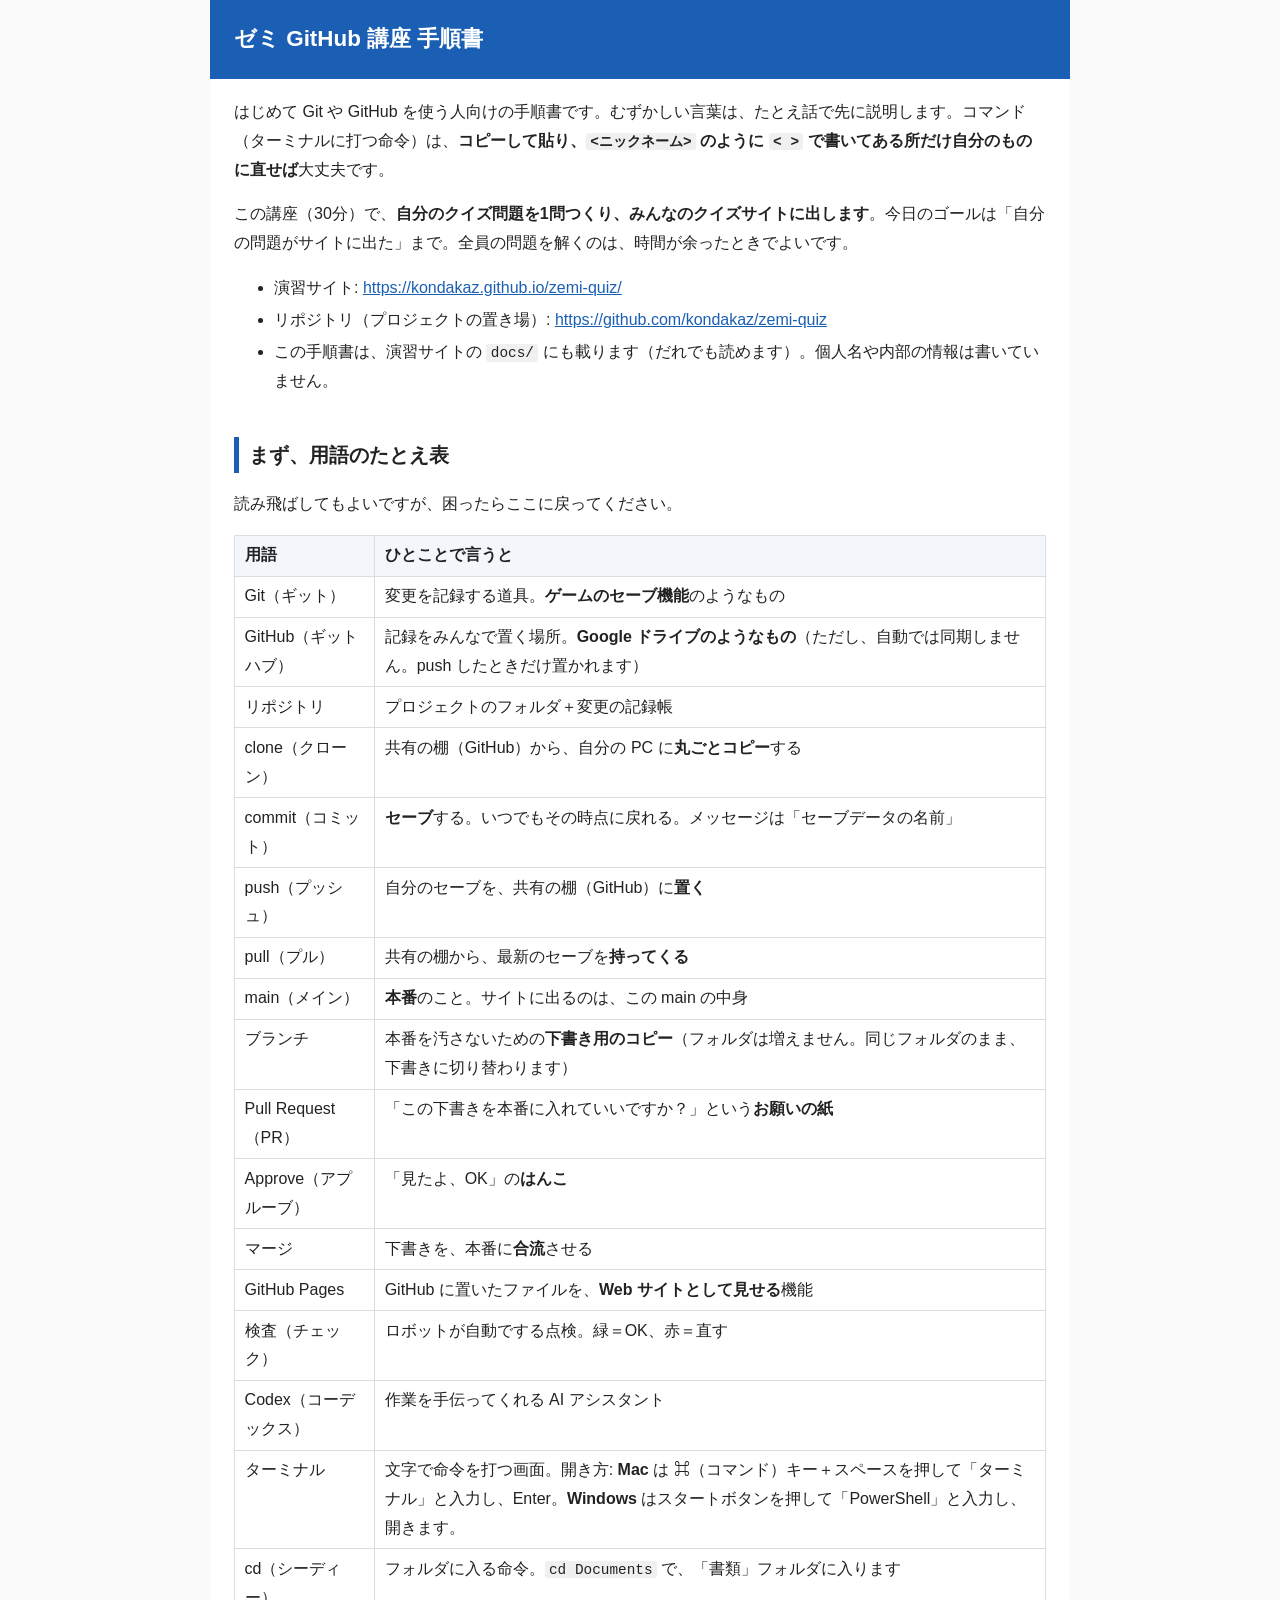
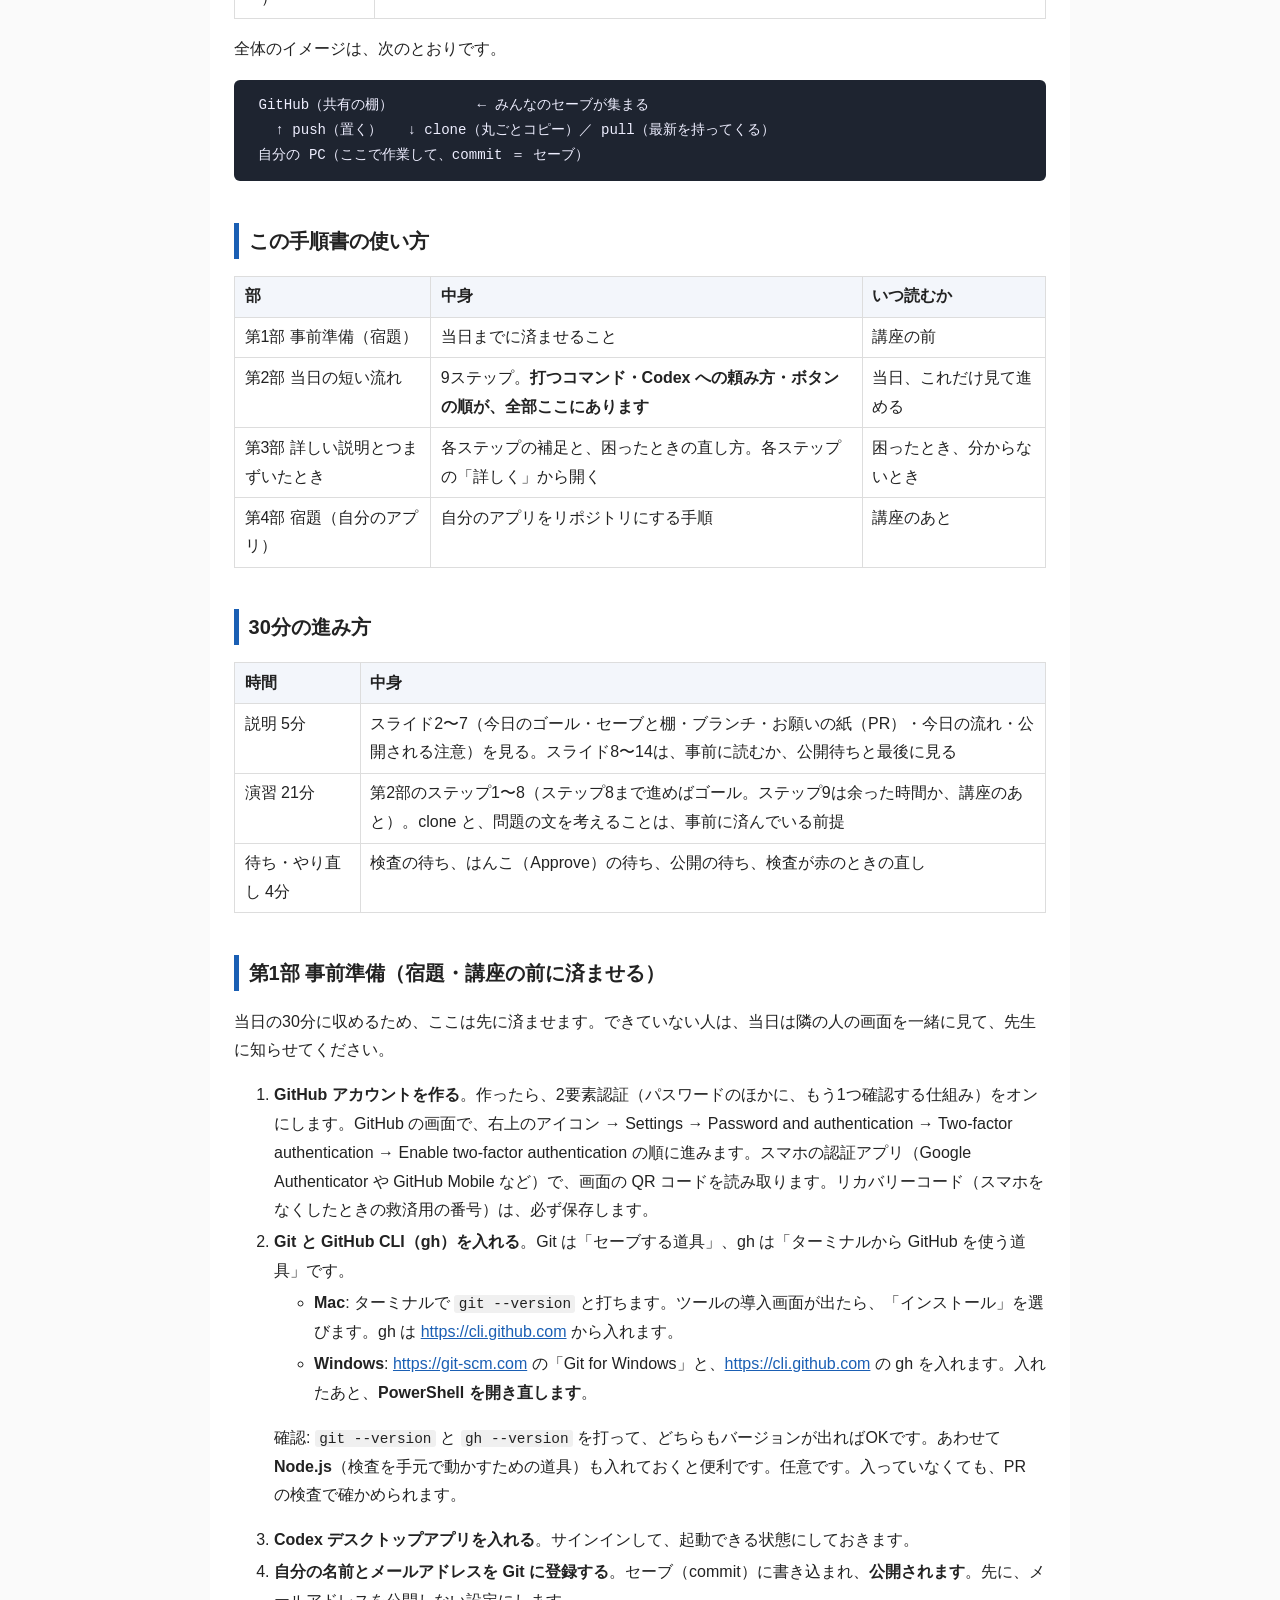
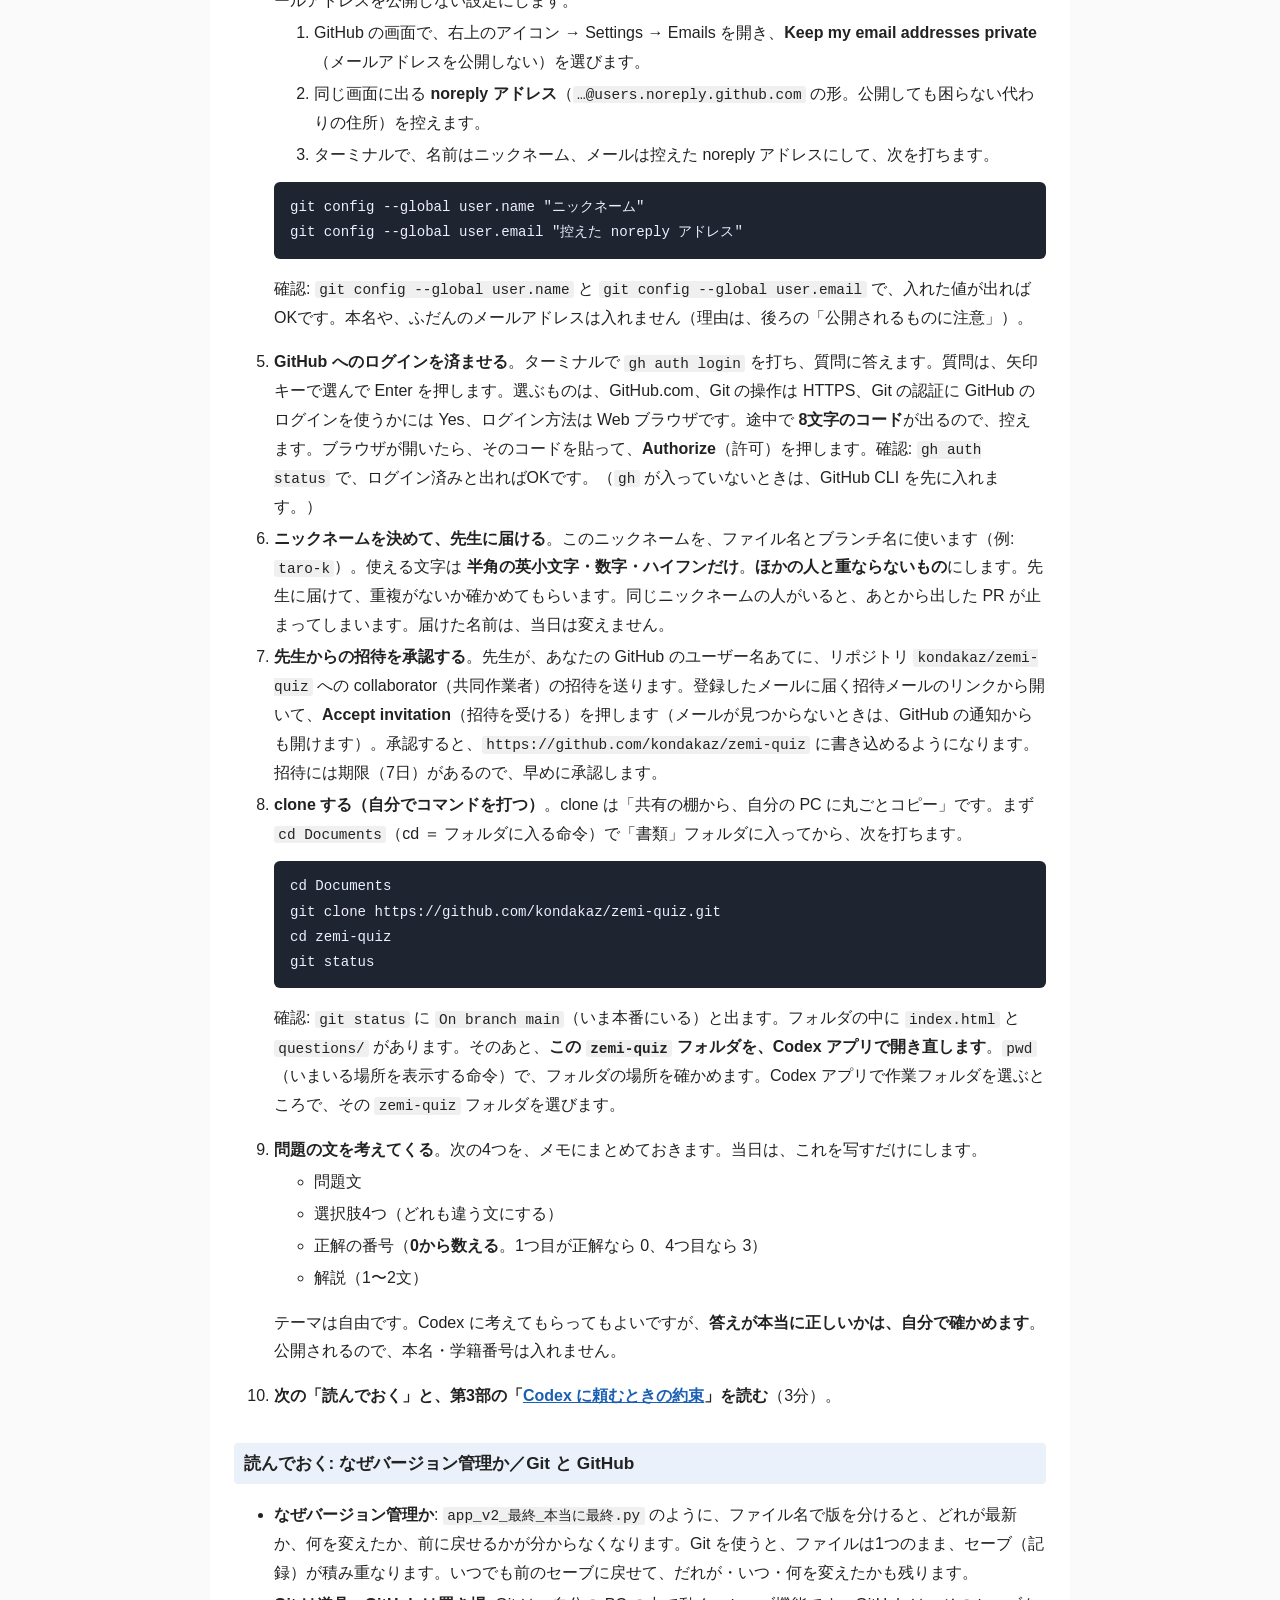
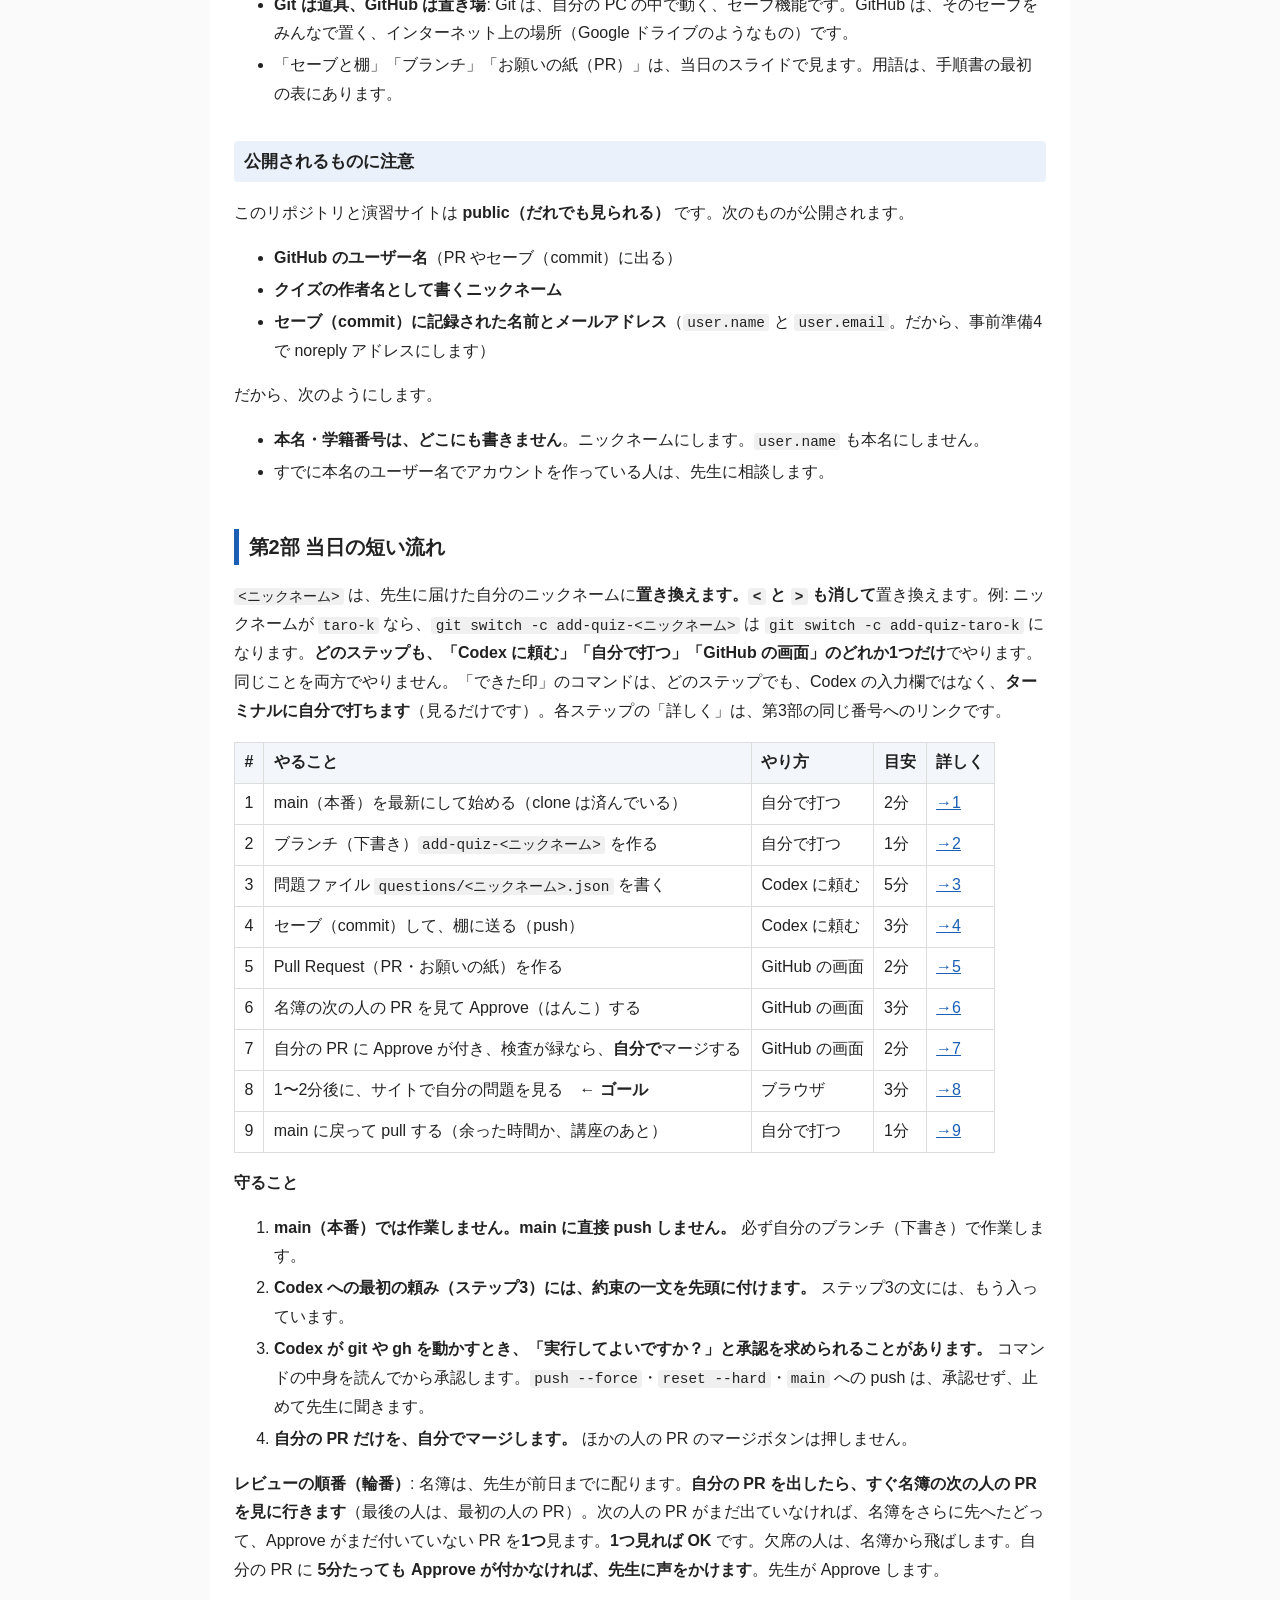
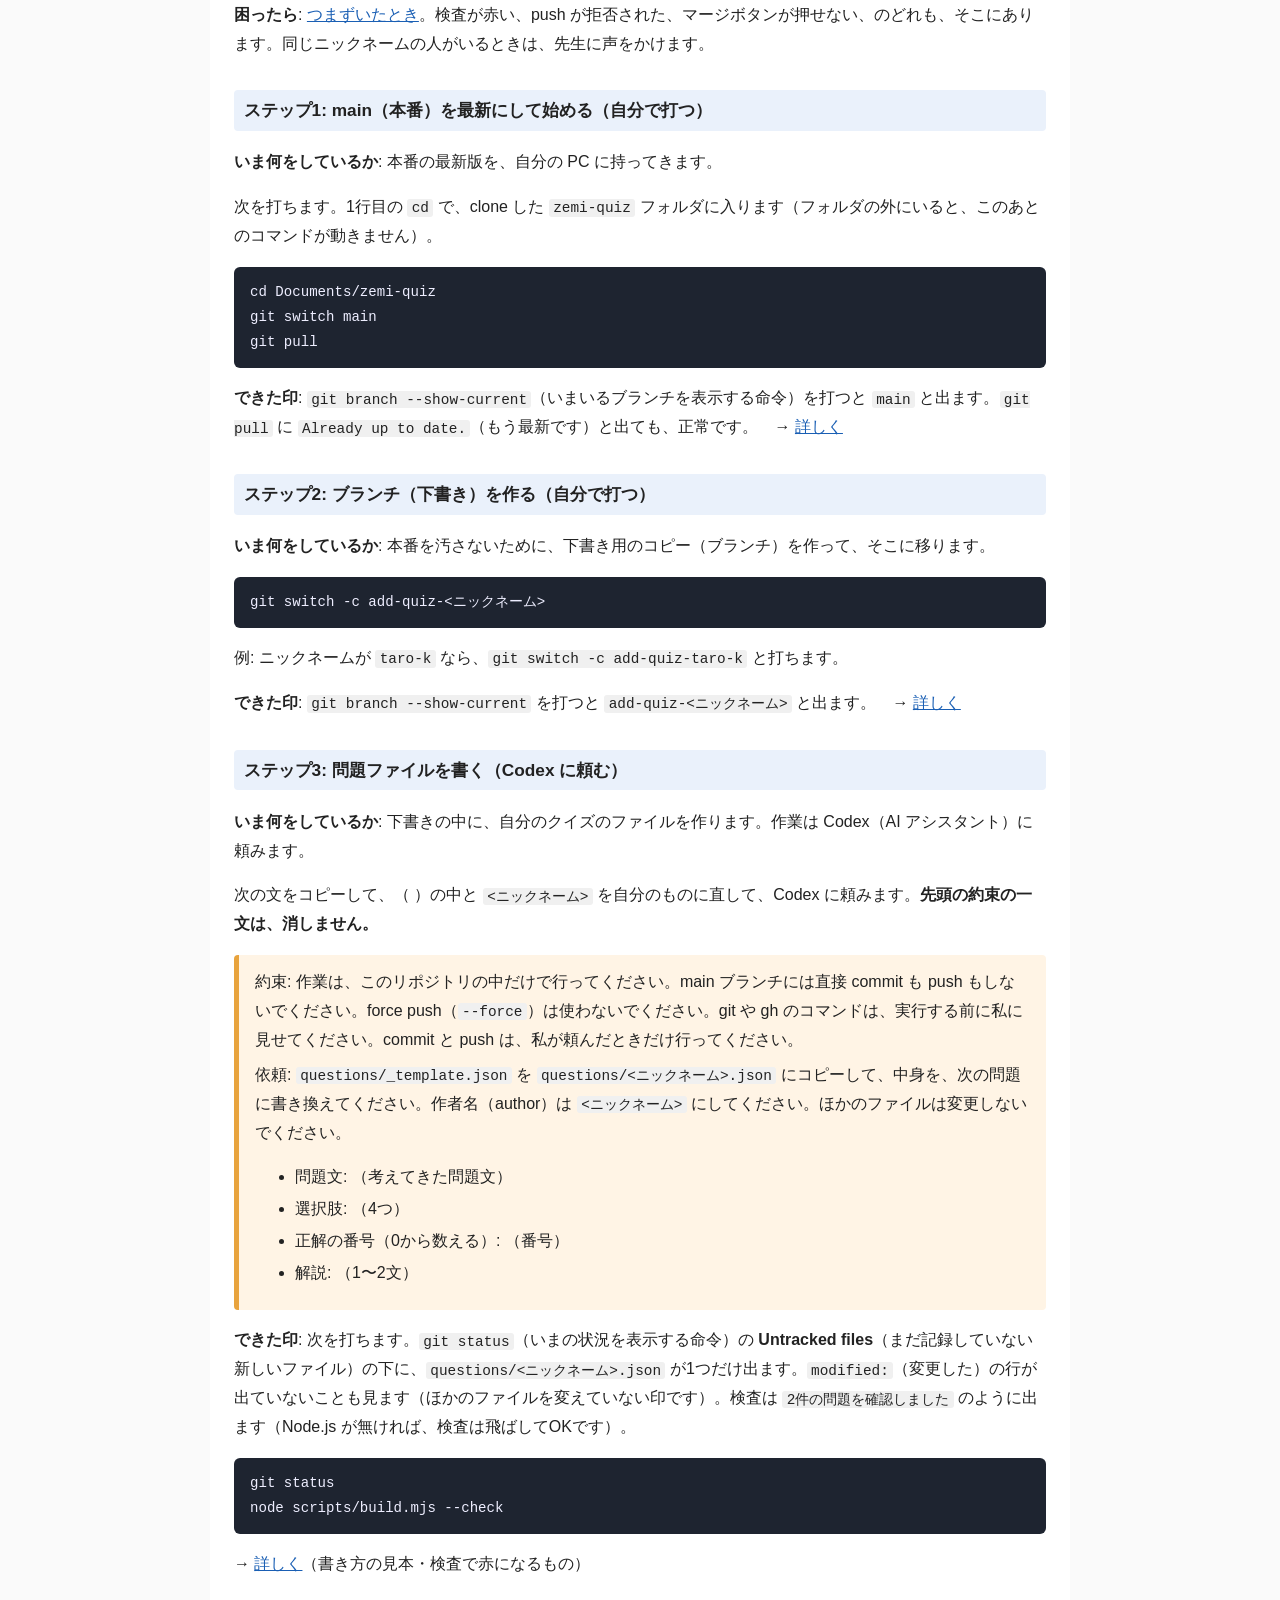
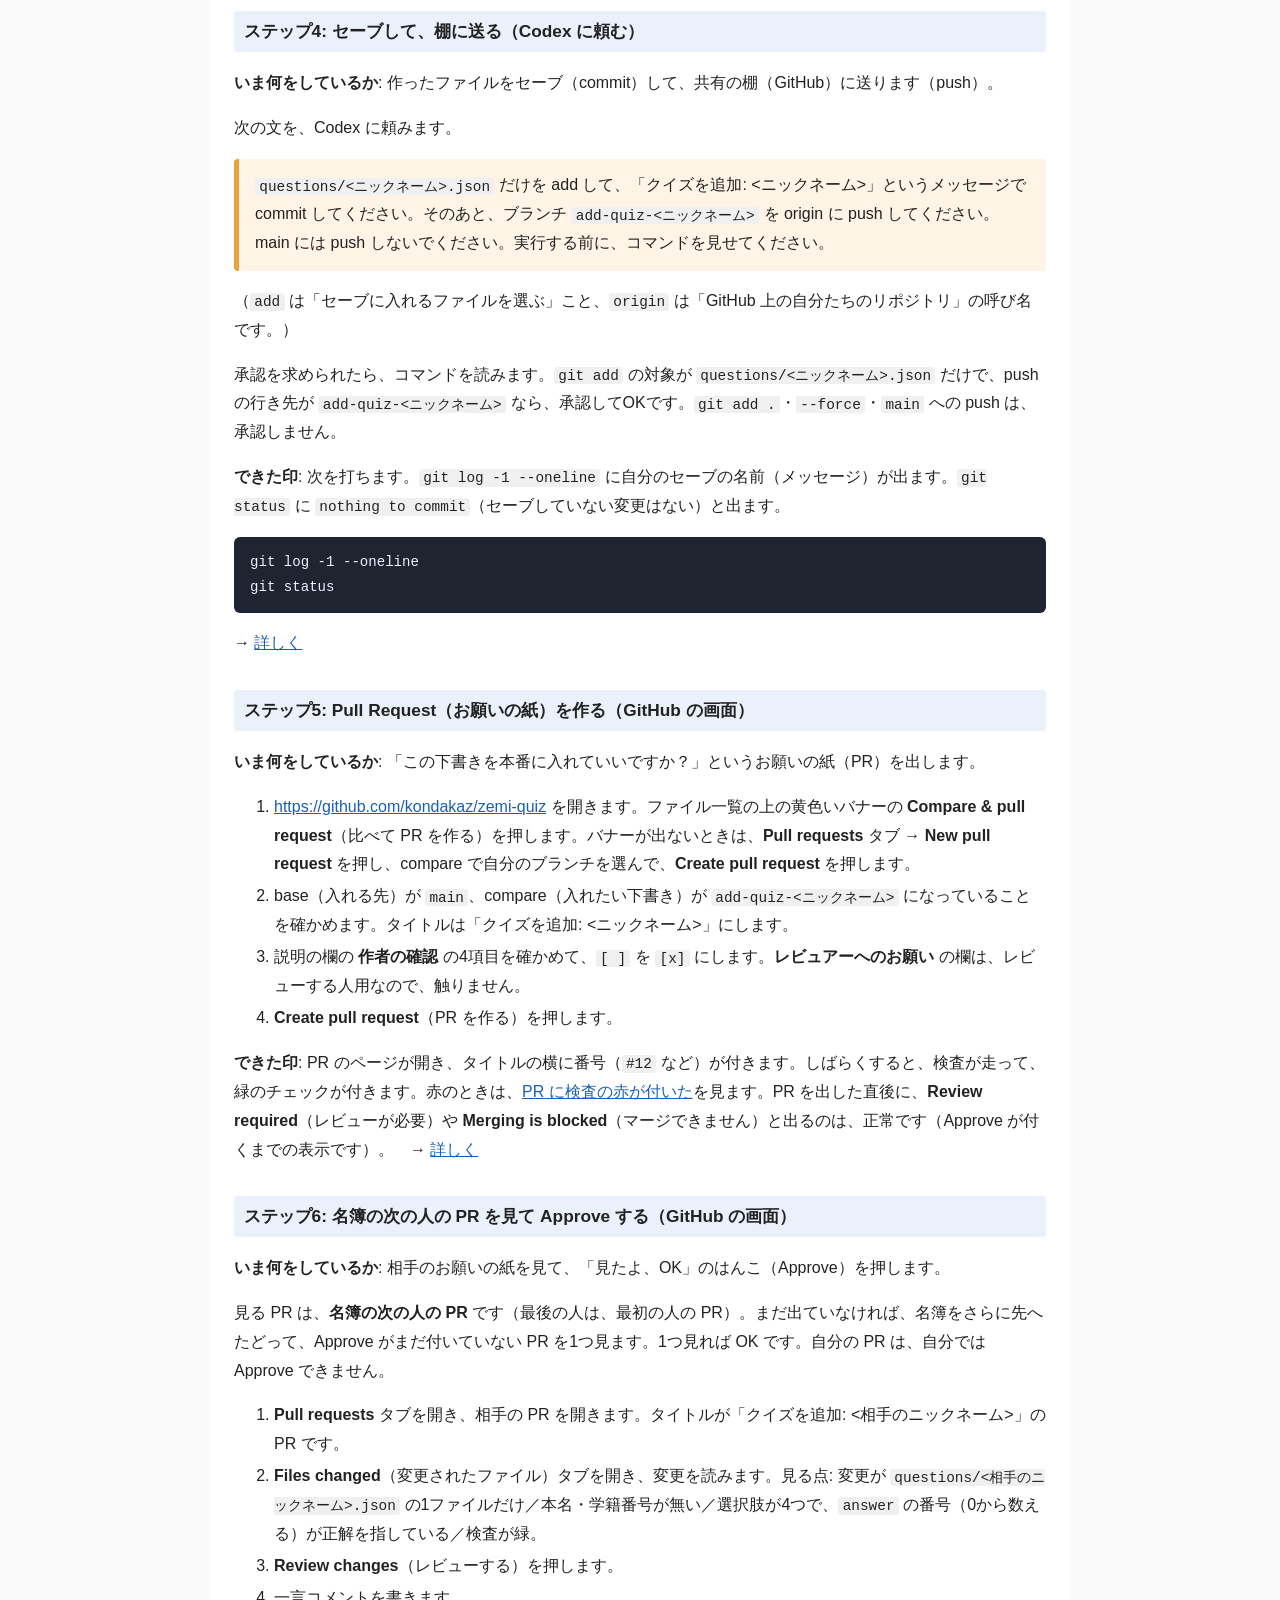
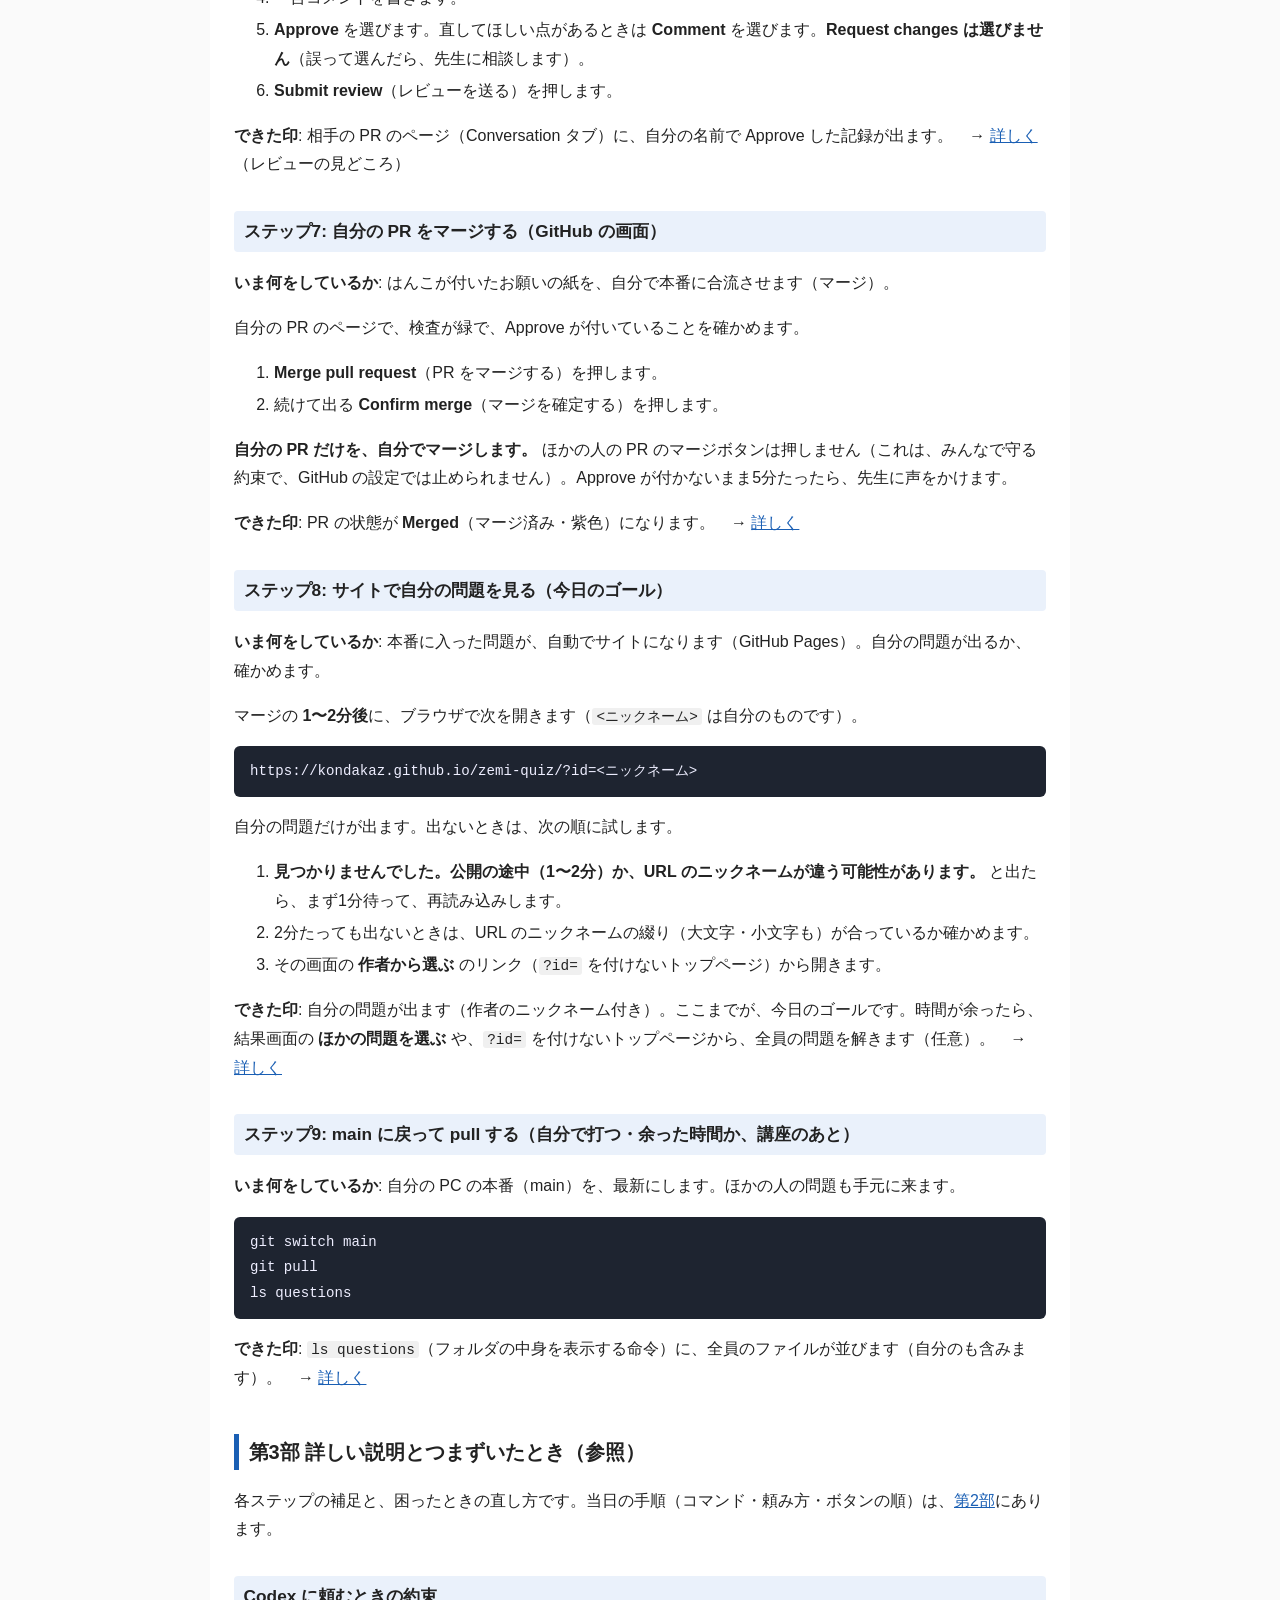
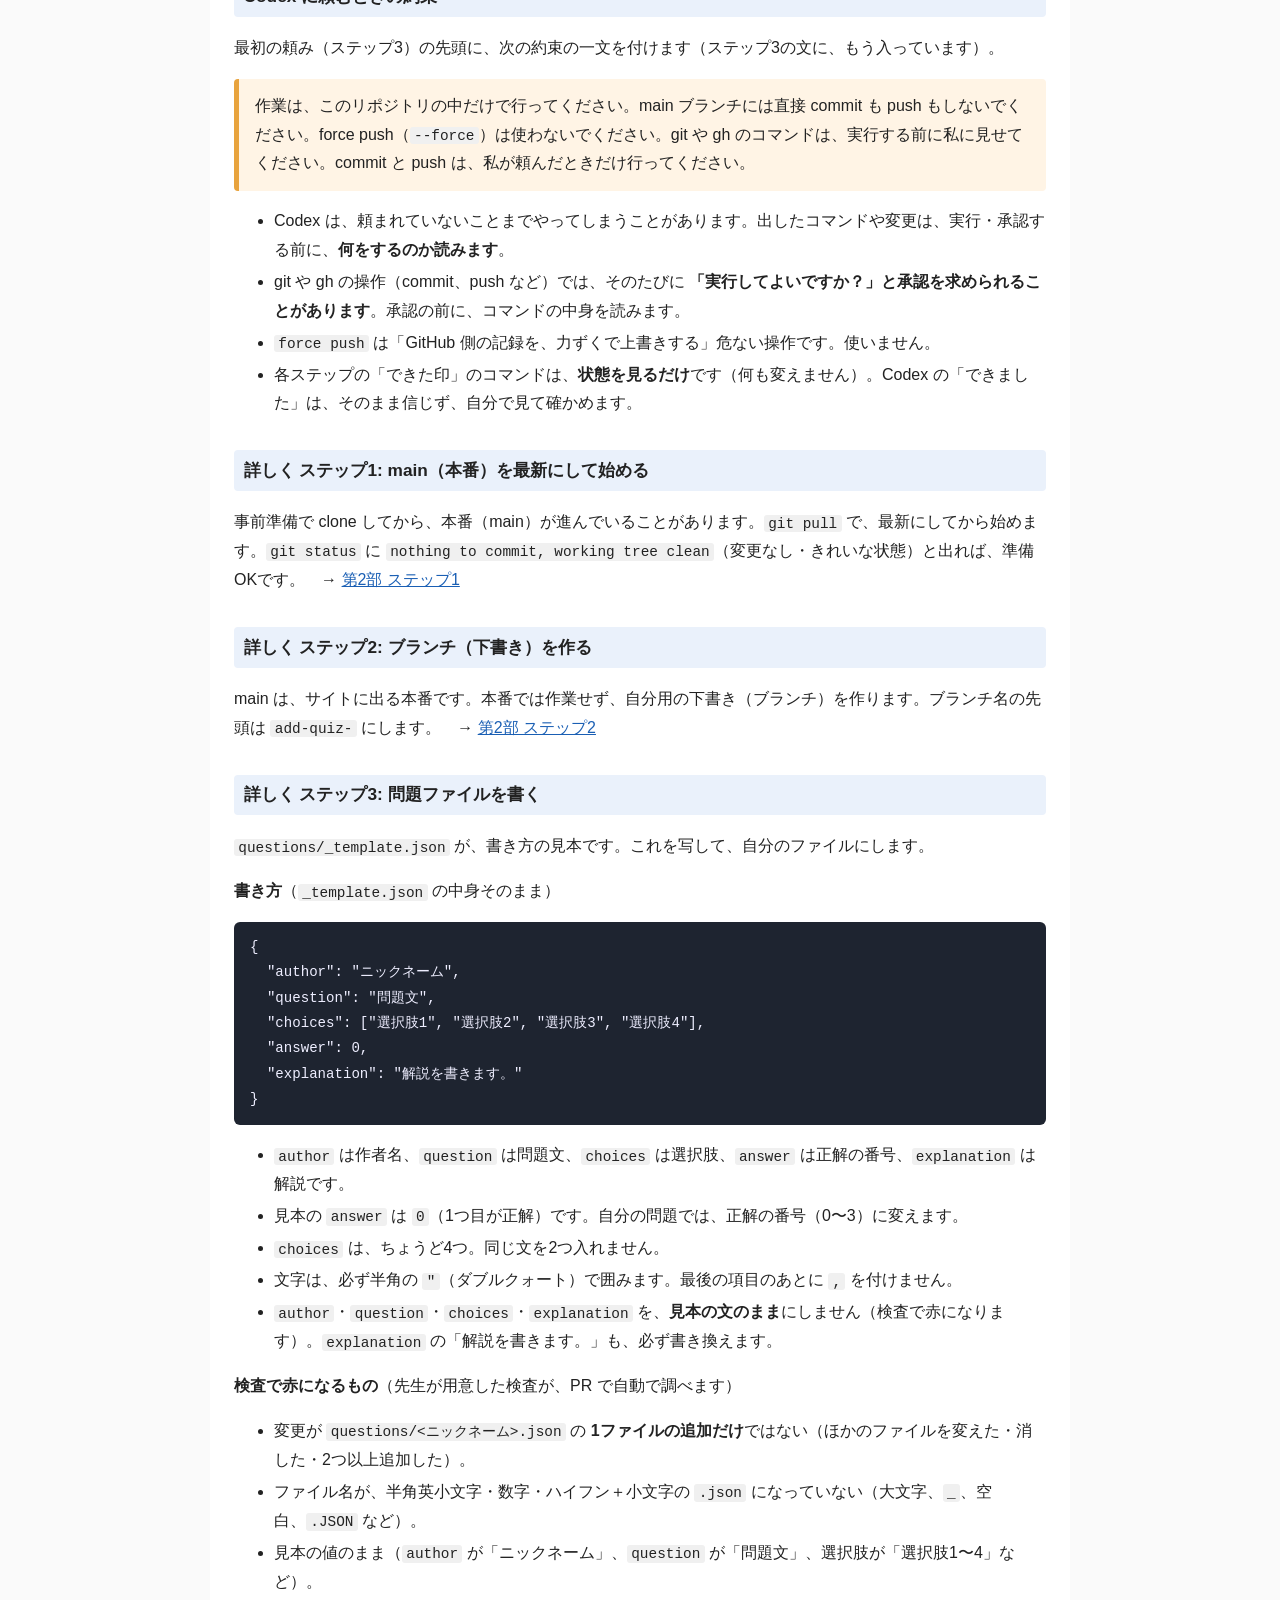
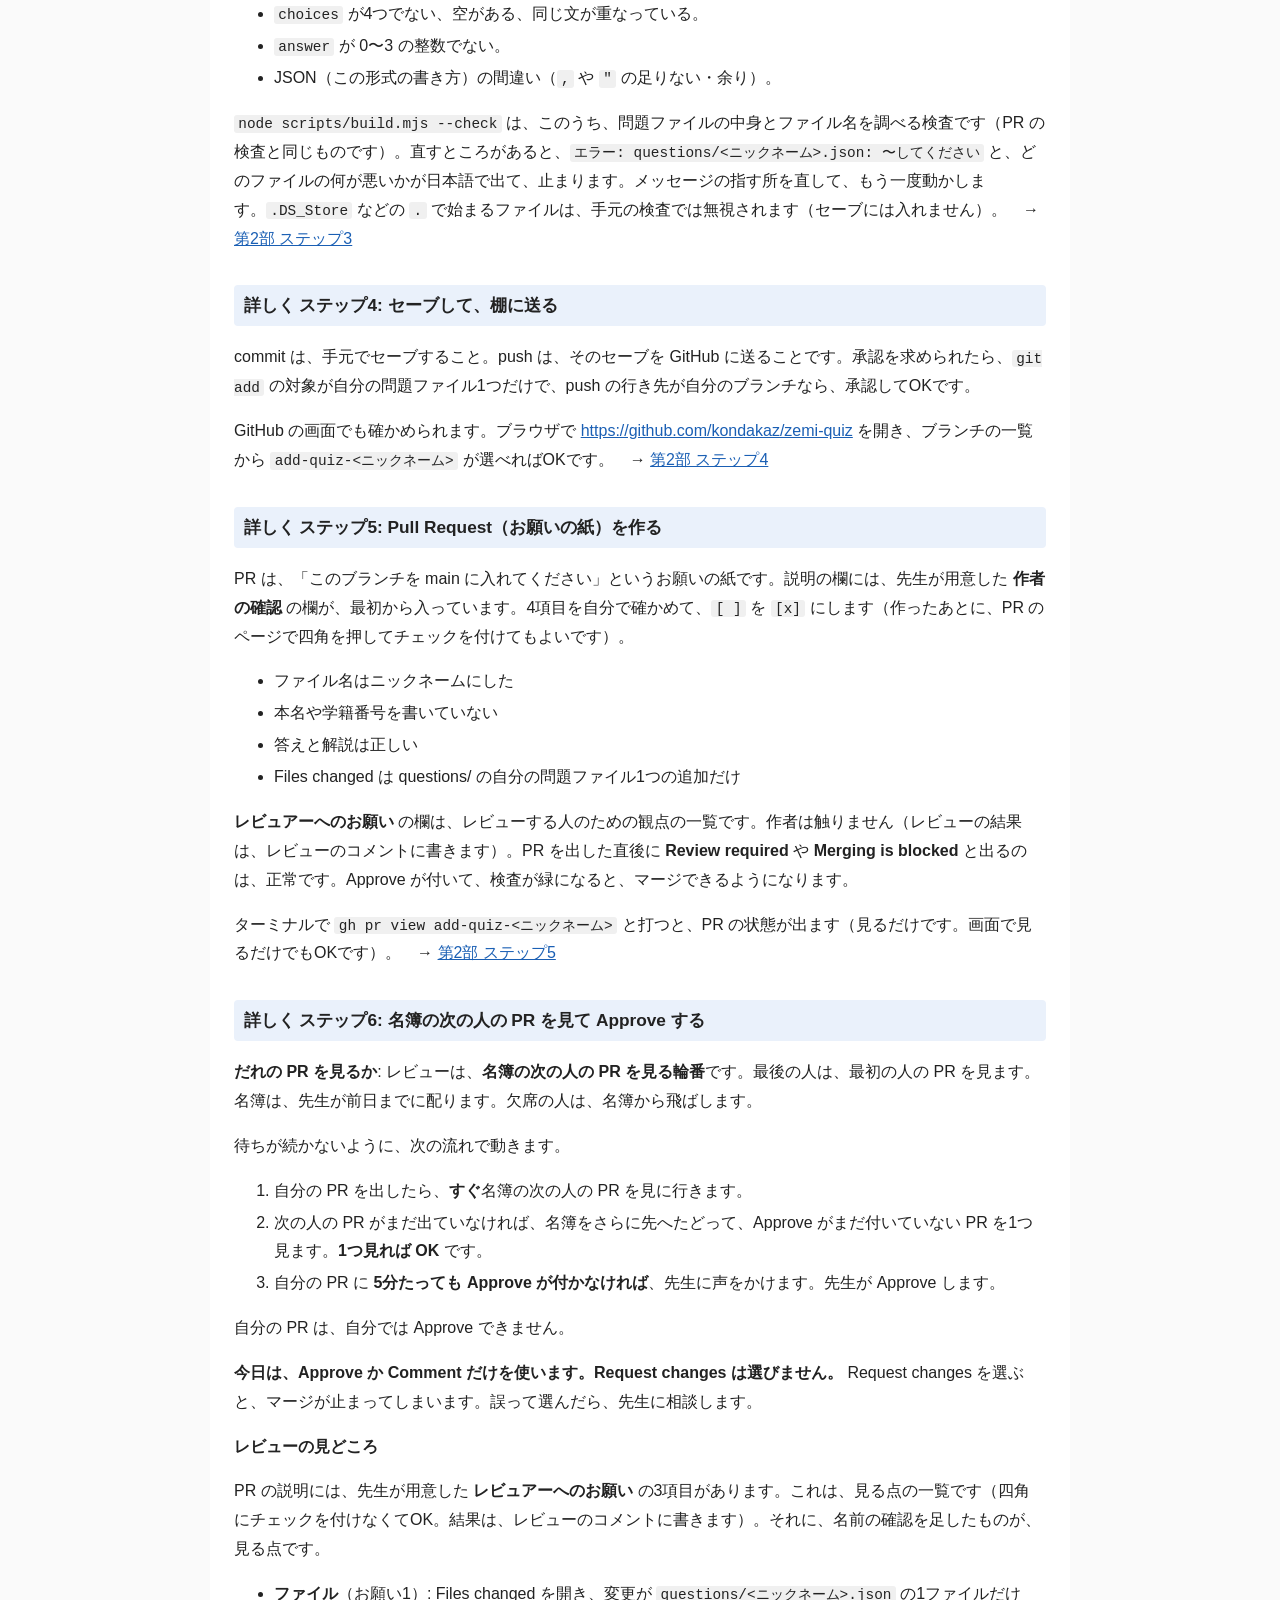
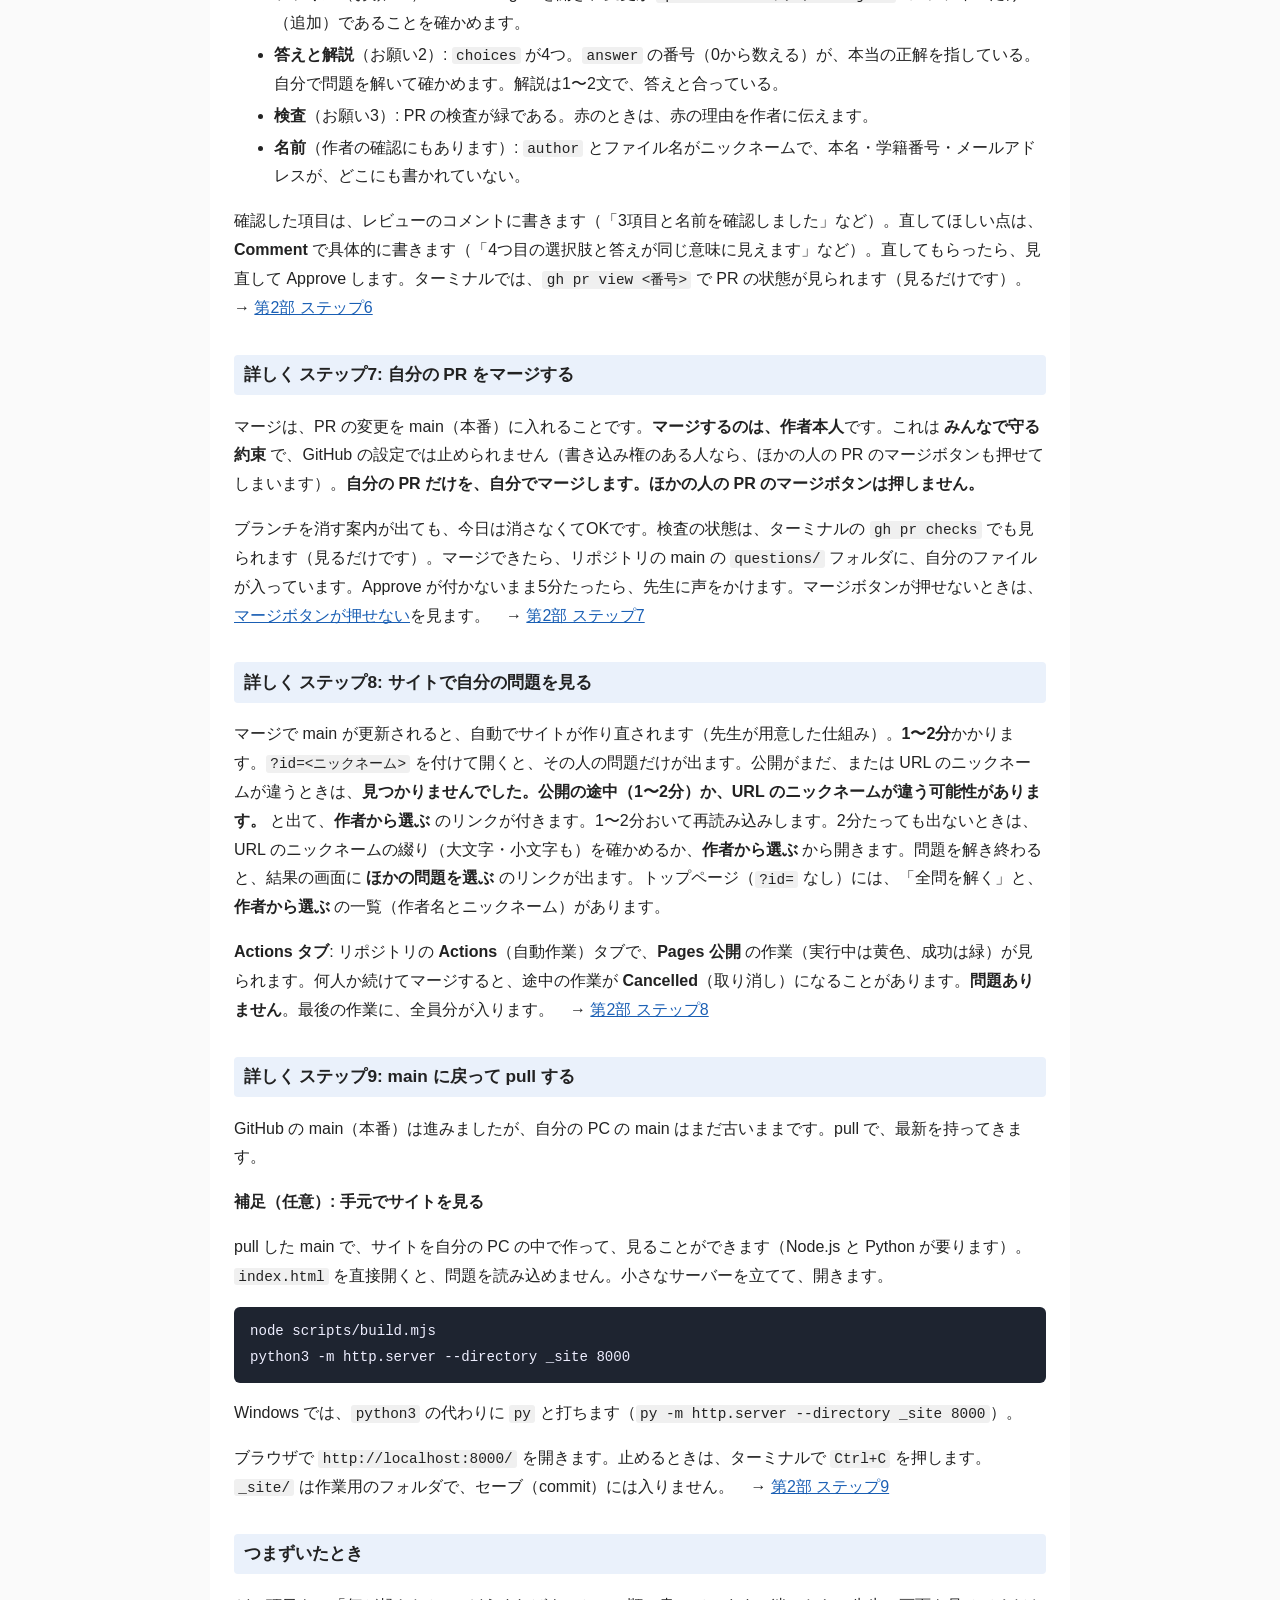
==== commit cdb3d3cc: "初心者確認の指摘を反映（ターミナル・cd・Git/gh の導入・置き換え例・図の修正ほか） Co-Authored-By: Claude Sonnet 5.5 <noreply@anthropic.c" ====
--- a/docs/handout.html
+++ b/docs/handout.html
@@ -16,7 +16,9 @@
 pre code{background:none;color:inherit;padding:0;font-size:.88rem}
 blockquote{margin:1rem 0;padding:.4rem 1rem;background:var(--warn);border-left:5px solid #e8a33d;border-radius:4px;break-inside:avoid}
 blockquote p{margin:.4rem 0}
-table{border-collapse:collapse;margin:1rem 0;width:100%;break-inside:avoid}
+table{border-collapse:collapse;margin:1rem 0;width:100%;break-inside:avoid;display:block;overflow-x:auto}
+td a[href^="#d"]{white-space:nowrap}
+@media (max-width:600px){main{padding:1rem .9rem 3rem}h1{margin:-1rem -.9rem 1rem;font-size:1.15rem}th,td{padding:.3rem .4rem;font-size:.9rem}}
 th,td{border:1px solid var(--line);padding:.35rem .6rem;text-align:left;vertical-align:top}
 th{background:#f3f6fb}
 a{color:var(--accent);word-break:break-all}
@@ -24,26 +26,30 @@
 @media print{body{background:#fff;font-size:10.5pt}main{max-width:none;padding:0}h1{margin:0 0 1rem}pre{white-space:pre-wrap;background:#f4f4f4;color:#111;border:1px solid #bbb}a{color:#000}}
 </style></head><body><main>
 <h1 id="ゼミ-github-講座-手順書">ゼミ GitHub 講座 手順書</h1>
-<p>はじめて Git や GitHub を使う人向けの手順書です。むずかしい言葉は、たとえ話で先に説明します。コマンド（ターミナルに打つ命令）は、<strong>コピーして貼る</strong>だけで大丈夫です。</p>
+<p>はじめて Git や GitHub を使う人向けの手順書です。むずかしい言葉は、たとえ話で先に説明します。コマンド（ターミナルに打つ命令）は、<strong>コピーして貼り、<code>&lt;ニックネーム&gt;</code> のように <code>&lt; &gt;</code> で書いてある所だけ自分のものに直せば</strong>大丈夫です。</p>
 <p>この講座（30分）で、<strong>自分のクイズ問題を1問つくり、みんなのクイズサイトに出します</strong>。今日のゴールは「自分の問題がサイトに出た」まで。全員の問題を解くのは、時間が余ったときでよいです。</p>
 <ul><li>演習サイト: <a href="https://kondakaz.github.io/zemi-quiz/">https://kondakaz.github.io/zemi-quiz/</a></li>
 <li>リポジトリ（プロジェクトの置き場）: <a href="https://github.com/kondakaz/zemi-quiz">https://github.com/kondakaz/zemi-quiz</a></li>
 <li>この手順書は、演習サイトの <code>docs/</code> にも載ります（だれでも読めます）。個人名や内部の情報は書いていません。</li></ul>
 <h2 id="まず用語のたとえ表">まず、用語のたとえ表</h2>
 <p>読み飛ばしてもよいですが、困ったらここに戻ってください。</p>
-<table><thead><tr><th>用語</th><th>ひとことで言うと</th></tr></thead><tbody><tr><td>Git（ギット）</td><td>変更を記録する道具。<strong>ゲームのセーブ機能</strong>のようなもの</td></tr><tr><td>GitHub（ギットハブ）</td><td>記録をみんなで置く場所。<strong>Google ドライブのようなもの</strong></td></tr><tr><td>リポジトリ</td><td>プロジェクトのフォルダ＋変更の記録帳</td></tr><tr><td>clone（クローン）</td><td>共有の棚（GitHub）から、自分の PC に<strong>丸ごとコピー</strong>する</td></tr><tr><td>commit（コミット）</td><td><strong>セーブ</strong>する。いつでもその時点に戻れる。メッセージは「セーブデータの名前」</td></tr><tr><td>push（プッシュ）</td><td>自分のセーブを、共有の棚（GitHub）に<strong>置く</strong></td></tr><tr><td>pull（プル）</td><td>共有の棚から、最新のセーブを<strong>持ってくる</strong></td></tr><tr><td>main（メイン）</td><td><strong>本番</strong>のこと。サイトに出るのは、この main の中身</td></tr><tr><td>ブランチ</td><td>本番を汚さないための<strong>下書き用のコピー</strong></td></tr><tr><td>Pull Request（PR）</td><td>「この下書きを本番に入れていいですか？」という<strong>お願いの紙</strong></td></tr><tr><td>Approve（アプルーブ）</td><td>「見たよ、OK」の<strong>はんこ</strong></td></tr><tr><td>マージ</td><td>下書きを、本番に<strong>合流</strong>させる</td></tr><tr><td>GitHub Pages</td><td>GitHub に置いたファイルを、<strong>Web サイトとして見せる</strong>機能</td></tr><tr><td>検査（チェック）</td><td>ロボットが自動でする点検。緑＝OK、赤＝直す</td></tr><tr><td>Codex（コーデックス）</td><td>作業を手伝ってくれる AI アシスタント</td></tr><tr><td>ターミナル</td><td>文字で命令を打つ画面（Mac は「ターミナル」、Windows は「PowerShell」など）</td></tr></tbody></table>
+<table><thead><tr><th style="white-space:nowrap">用語</th><th style="white-space:nowrap">ひとことで言うと</th></tr></thead><tbody><tr><td>Git（ギット）</td><td>変更を記録する道具。<strong>ゲームのセーブ機能</strong>のようなもの</td></tr><tr><td>GitHub（ギットハブ）</td><td>記録をみんなで置く場所。<strong>Google ドライブのようなもの</strong>（ただし、自動では同期しません。push したときだけ置かれます）</td></tr><tr><td style="white-space:nowrap">リポジトリ</td><td>プロジェクトのフォルダ＋変更の記録帳</td></tr><tr><td>clone（クローン）</td><td>共有の棚（GitHub）から、自分の PC に<strong>丸ごとコピー</strong>する</td></tr><tr><td>commit（コミット）</td><td><strong>セーブ</strong>する。いつでもその時点に戻れる。メッセージは「セーブデータの名前」</td></tr><tr><td>push（プッシュ）</td><td>自分のセーブを、共有の棚（GitHub）に<strong>置く</strong></td></tr><tr><td>pull（プル）</td><td>共有の棚から、最新のセーブを<strong>持ってくる</strong></td></tr><tr><td>main（メイン）</td><td><strong>本番</strong>のこと。サイトに出るのは、この main の中身</td></tr><tr><td style="white-space:nowrap">ブランチ</td><td>本番を汚さないための<strong>下書き用のコピー</strong>（フォルダは増えません。同じフォルダのまま、下書きに切り替わります）</td></tr><tr><td>Pull Request（PR）</td><td>「この下書きを本番に入れていいですか？」という<strong>お願いの紙</strong></td></tr><tr><td>Approve（アプルーブ）</td><td>「見たよ、OK」の<strong>はんこ</strong></td></tr><tr><td style="white-space:nowrap">マージ</td><td>下書きを、本番に<strong>合流</strong>させる</td></tr><tr><td>GitHub Pages</td><td>GitHub に置いたファイルを、<strong>Web サイトとして見せる</strong>機能</td></tr><tr><td>検査（チェック）</td><td>ロボットが自動でする点検。緑＝OK、赤＝直す</td></tr><tr><td>Codex（コーデックス）</td><td>作業を手伝ってくれる AI アシスタント</td></tr><tr><td style="white-space:nowrap">ターミナル</td><td>文字で命令を打つ画面。開き方: <strong>Mac</strong> は ⌘（コマンド）キー＋スペースを押して「ターミナル」と入力し、Enter。<strong>Windows</strong> はスタートボタンを押して「PowerShell」と入力し、開きます。</td></tr><tr><td>cd（シーディー）</td><td>フォルダに入る命令。<code>cd Documents</code> で、「書類」フォルダに入ります</td></tr></tbody></table>
 <p>全体のイメージは、次のとおりです。</p>
 <pre><code> GitHub（共有の棚）          ← みんなのセーブが集まる
    ↑ push（置く）   ↓ clone（丸ごとコピー）／ pull（最新を持ってくる）
  自分の PC（ここで作業して、commit ＝ セーブ）</code></pre>
 <h2 id="この手順書の使い方">この手順書の使い方</h2>
-<table><thead><tr><th>部</th><th>中身</th><th>いつ読むか</th></tr></thead><tbody><tr><td>第1部 事前準備（宿題）</td><td>当日までに済ませること</td><td>講座の前</td></tr><tr><td>第2部 当日の短い流れ</td><td>9ステップ。<strong>打つコマンド・Codex への頼み方・ボタンの順が、全部ここにあります</strong></td><td>当日、これだけ見て進める</td></tr><tr><td>第3部 詳しい説明とつまずいたとき</td><td>各ステップの補足と、困ったときの直し方。各ステップの「詳しく」から開く</td><td>困ったとき、分からないとき</td></tr><tr><td>第4部 宿題（自分のアプリ）</td><td>自分のアプリをリポジトリにする手順</td><td>講座のあと</td></tr></tbody></table>
+<table><thead><tr><th style="white-space:nowrap">部</th><th style="white-space:nowrap">中身</th><th style="white-space:nowrap">いつ読むか</th></tr></thead><tbody><tr><td>第1部 事前準備（宿題）</td><td>当日までに済ませること</td><td style="white-space:nowrap">講座の前</td></tr><tr><td>第2部 当日の短い流れ</td><td>9ステップ。<strong>打つコマンド・Codex への頼み方・ボタンの順が、全部ここにあります</strong></td><td>当日、これだけ見て進める</td></tr><tr><td>第3部 詳しい説明とつまずいたとき</td><td>各ステップの補足と、困ったときの直し方。各ステップの「詳しく」から開く</td><td>困ったとき、分からないとき</td></tr><tr><td>第4部 宿題（自分のアプリ）</td><td>自分のアプリをリポジトリにする手順</td><td style="white-space:nowrap">講座のあと</td></tr></tbody></table>
 <h2 id="30分の進み方">30分の進み方</h2>
-<table><thead><tr><th>時間</th><th>中身</th></tr></thead><tbody><tr><td>説明 5分</td><td>スライド2〜7（今日のゴール・セーブと棚・ブランチ・お願いの紙（PR）・今日の流れ・公開される注意）を見る。スライド8〜14は、事前に読むか、公開待ちと最後に見る</td></tr><tr><td>演習 21分</td><td>第2部のステップ1〜8（ステップ8まで進めばゴール。ステップ9は余った時間か、講座のあと）。clone と、問題の文を考えることは、事前に済んでいる前提</td></tr><tr><td>待ち・やり直し 4分</td><td>検査の待ち、はんこ（Approve）の待ち、公開の待ち、検査が赤のときの直し</td></tr></tbody></table>
+<table><thead><tr><th style="white-space:nowrap">時間</th><th style="white-space:nowrap">中身</th></tr></thead><tbody><tr><td style="white-space:nowrap">説明 5分</td><td>スライド2〜7（今日のゴール・セーブと棚・ブランチ・お願いの紙（PR）・今日の流れ・公開される注意）を見る。スライド8〜14は、事前に読むか、公開待ちと最後に見る</td></tr><tr><td style="white-space:nowrap">演習 21分</td><td>第2部のステップ1〜8（ステップ8まで進めばゴール。ステップ9は余った時間か、講座のあと）。clone と、問題の文を考えることは、事前に済んでいる前提</td></tr><tr><td>待ち・やり直し 4分</td><td>検査の待ち、はんこ（Approve）の待ち、公開の待ち、検査が赤のときの直し</td></tr></tbody></table>
 <h2 id="第1部-事前準備宿題講座の前に済ませる">第1部 事前準備（宿題・講座の前に済ませる）</h2>
 <p>当日の30分に収めるため、ここは先に済ませます。できていない人は、当日は隣の人の画面を一緒に見て、先生に知らせてください。</p>
-<ol><li><strong>GitHub アカウントを作る</strong>。作ったら、2要素認証（パスワードのほかに、もう1つ確認する仕組み）をオンにします。GitHub の画面で、右上のアイコン → Settings → Password and authentication → Two-factor authentication → Enable two-factor authentication の順に進みます。リカバリーコード（スマホをなくしたときの救済用の番号）は、必ず保存します。</li>
-<li><strong>Git を入れる</strong>。確認: ターミナルで <code>git --version</code> と打って、バージョンが出ればOKです。あわせて <strong>Node.js</strong>（検査を手元で動かすための道具）も入れておくと便利です。任意です。入っていなくても、PR の検査で確かめられます。</li>
+<ol><li><strong>GitHub アカウントを作る</strong>。作ったら、2要素認証（パスワードのほかに、もう1つ確認する仕組み）をオンにします。GitHub の画面で、右上のアイコン → Settings → Password and authentication → Two-factor authentication → Enable two-factor authentication の順に進みます。スマホの認証アプリ（Google Authenticator や GitHub Mobile など）で、画面の QR コードを読み取ります。リカバリーコード（スマホをなくしたときの救済用の番号）は、必ず保存します。</li>
+<li><strong>Git と GitHub CLI（gh）を入れる</strong>。Git は「セーブする道具」、gh は「ターミナルから GitHub を使う道具」です。
+<ul><li><strong>Mac</strong>: ターミナルで <code>git --version</code> と打ちます。ツールの導入画面が出たら、「インストール」を選びます。gh は <a href="https://cli.github.com">https://cli.github.com</a> から入れます。</li>
+<li><strong>Windows</strong>: <a href="https://git-scm.com">https://git-scm.com</a> の「Git for Windows」と、<a href="https://cli.github.com">https://cli.github.com</a> の gh を入れます。入れたあと、<strong>PowerShell を開き直します</strong>。</li></ul>
+<p>確認: <code>git --version</code> と <code>gh --version</code> を打って、どちらもバージョンが出ればOKです。あわせて <strong>Node.js</strong>（検査を手元で動かすための道具）も入れておくと便利です。任意です。入っていなくても、PR の検査で確かめられます。</p>
+</li>
 <li><strong>Codex デスクトップアプリを入れる</strong>。サインインして、起動できる状態にしておきます。</li>
 <li><strong>自分の名前とメールアドレスを Git に登録する</strong>。セーブ（commit）に書き込まれ、<strong>公開されます</strong>。先に、メールアドレスを公開しない設定にします。
 <ol><li>GitHub の画面で、右上のアイコン → Settings → Emails を開き、<strong>Keep my email addresses private</strong>（メールアドレスを公開しない）を選びます。</li>
@@ -53,14 +59,15 @@
 git config --global user.email "控えた noreply アドレス"</code></pre>
 <p>確認: <code>git config --global user.name</code> と <code>git config --global user.email</code> で、入れた値が出ればOKです。本名や、ふだんのメールアドレスは入れません（理由は、後ろの「公開されるものに注意」）。</p>
 </li>
-<li><strong>GitHub へのログインを済ませる</strong>。ターミナルで <code>gh auth login</code> を打ち、質問に答えます。選ぶものは、GitHub.com、Git の操作は HTTPS、Git の認証に GitHub のログインを使うかには Yes、ログイン方法は Web ブラウザです。ブラウザが開いたら、画面の指示に従います。確認: <code>gh auth status</code> で、ログイン済みと出ればOKです。（<code>gh</code> が入っていないときは、GitHub CLI を先に入れます。）</li>
+<li><strong>GitHub へのログインを済ませる</strong>。ターミナルで <code>gh auth login</code> を打ち、質問に答えます。質問は、矢印キーで選んで Enter を押します。選ぶものは、GitHub.com、Git の操作は HTTPS、Git の認証に GitHub のログインを使うかには Yes、ログイン方法は Web ブラウザです。途中で <strong>8文字のコード</strong>が出るので、控えます。ブラウザが開いたら、そのコードを貼って、<strong>Authorize</strong>（許可）を押します。確認: <code>gh auth status</code> で、ログイン済みと出ればOKです。（<code>gh</code> が入っていないときは、GitHub CLI を先に入れます。）</li>
 <li><strong>ニックネームを決めて、先生に届ける</strong>。このニックネームを、ファイル名とブランチ名に使います（例: <code>taro-k</code>）。使える文字は <strong>半角の英小文字・数字・ハイフンだけ</strong>。<strong>ほかの人と重ならないもの</strong>にします。先生に届けて、重複がないか確かめてもらいます。同じニックネームの人がいると、あとから出した PR が止まってしまいます。届けた名前は、当日は変えません。</li>
-<li><strong>先生からの招待を承認する</strong>。先生が、あなたの GitHub のユーザー名あてに、リポジトリ <code>kondakaz/zemi-quiz</code> への collaborator（共同作業者）の招待を送ります。登録したメールに届く招待メールのリンクから開いて、承認します（メールが見つからないときは、GitHub の通知からも開けます）。承認すると、<code>https://github.com/kondakaz/zemi-quiz</code> に書き込めるようになります。招待には期限（7日）があるので、早めに承認します。</li>
-<li><strong>clone する（自分でコマンドを打つ）</strong>。clone は「共有の棚から、自分の PC に丸ごとコピー」です。ターミナルで、作業用のフォルダに移ってから打ちます。
-<pre><code>git clone https://github.com/kondakaz/zemi-quiz.git
+<li><strong>先生からの招待を承認する</strong>。先生が、あなたの GitHub のユーザー名あてに、リポジトリ <code>kondakaz/zemi-quiz</code> への collaborator（共同作業者）の招待を送ります。登録したメールに届く招待メールのリンクから開いて、<strong>Accept invitation</strong>（招待を受ける）を押します（メールが見つからないときは、GitHub の通知からも開けます）。承認すると、<code>https://github.com/kondakaz/zemi-quiz</code> に書き込めるようになります。招待には期限（7日）があるので、早めに承認します。</li>
+<li><strong>clone する（自分でコマンドを打つ）</strong>。clone は「共有の棚から、自分の PC に丸ごとコピー」です。まず <code>cd Documents</code>（cd ＝ フォルダに入る命令）で「書類」フォルダに入ってから、次を打ちます。
+<pre><code>cd Documents
+git clone https://github.com/kondakaz/zemi-quiz.git
 cd zemi-quiz
 git status</code></pre>
-<p>確認: <code>git status</code> に <code>On branch main</code>（いま本番にいる）と出ます。フォルダの中に <code>index.html</code> と <code>questions/</code> があります。そのあと、<strong>この <code>zemi-quiz</code> フォルダを、Codex アプリで開き直します</strong>（Codex の作業フォルダを、このフォルダにします）。</p>
+<p>確認: <code>git status</code> に <code>On branch main</code>（いま本番にいる）と出ます。フォルダの中に <code>index.html</code> と <code>questions/</code> があります。そのあと、<strong>この <code>zemi-quiz</code> フォルダを、Codex アプリで開き直します</strong>。<code>pwd</code>（いまいる場所を表示する命令）で、フォルダの場所を確かめます。Codex アプリで作業フォルダを選ぶところで、その <code>zemi-quiz</code> フォルダを選びます。</p>
 </li>
 <li><strong>問題の文を考えてくる</strong>。次の4つを、メモにまとめておきます。当日は、これを写すだけにします。
 <ul><li>問題文</li>
@@ -69,7 +76,7 @@
 <li>解説（1〜2文）</li></ul>
 <p>テーマは自由です。Codex に考えてもらってもよいですが、<strong>答えが本当に正しいかは、自分で確かめます</strong>。公開されるので、本名・学籍番号は入れません。</p>
 </li>
-<li><strong>次の「読んでおく」を読む</strong>（3分）。</li></ol>
+<li><strong>次の「読んでおく」と、第3部の「<a href="#dcodex">Codex に頼むときの約束</a>」を読む</strong>（3分）。</li></ol>
 <h3 id="読んでおく-なぜバージョン管理かgit-と-github">読んでおく: なぜバージョン管理か／Git と GitHub</h3>
 <ul><li><strong>なぜバージョン管理か</strong>: <code>app_v2_最終_本当に最終.py</code> のように、ファイル名で版を分けると、どれが最新か、何を変えたか、前に戻せるかが分からなくなります。Git を使うと、ファイルは1つのまま、セーブ（記録）が積み重なります。いつでも前のセーブに戻せて、だれが・いつ・何を変えたかも残ります。</li>
 <li><strong>Git は道具、GitHub は置き場</strong>: Git は、自分の PC の中で動く、セーブ機能です。GitHub は、そのセーブをみんなで置く、インターネット上の場所（Google ドライブのようなもの）です。</li>
@@ -84,36 +91,41 @@
 <li>すでに本名のユーザー名でアカウントを作っている人は、先生に相談します。</li></ul>
 <h2 id="第2部-当日の短い流れ">第2部 当日の短い流れ</h2>
 <a id="part2"></a>
-<p><code>&lt;ニックネーム&gt;</code> は、先生に届けた自分のニックネームに読み替えます。<strong>どのステップも、「Codex に頼む」「自分で打つ」「GitHub の画面」のどれか1つだけ</strong>でやります。同じことを両方でやりません。各ステップの「詳しく」は、第3部の同じ番号へのリンクです。</p>
-<table><thead><tr><th>#</th><th>やること</th><th>やり方</th><th>目安</th><th>詳しく</th></tr></thead><tbody><tr><td>1</td><td>main（本番）を最新にして始める（clone は済んでいる）</td><td>自分で打つ</td><td>2分</td><td><a href="#d1">第3部 1</a></td></tr><tr><td>2</td><td>ブランチ（下書き）<code>add-quiz-&lt;ニックネーム&gt;</code> を作る</td><td>自分で打つ</td><td>1分</td><td><a href="#d2">第3部 2</a></td></tr><tr><td>3</td><td>問題ファイル <code>questions/&lt;ニックネーム&gt;.json</code> を書く</td><td>Codex に頼む</td><td>5分</td><td><a href="#d3">第3部 3</a></td></tr><tr><td>4</td><td>セーブ（commit）して、棚に送る（push）</td><td>Codex に頼む</td><td>3分</td><td><a href="#d4">第3部 4</a></td></tr><tr><td>5</td><td>Pull Request（PR・お願いの紙）を作る</td><td>GitHub の画面</td><td>2分</td><td><a href="#d5">第3部 5</a></td></tr><tr><td>6</td><td>名簿の次の人の PR を見て Approve（はんこ）する</td><td>GitHub の画面</td><td>3分</td><td><a href="#d6">第3部 6</a></td></tr><tr><td>7</td><td>自分の PR に Approve が付き、検査が緑なら、<strong>自分で</strong>マージする</td><td>GitHub の画面</td><td>2分</td><td><a href="#d7">第3部 7</a></td></tr><tr><td>8</td><td>1〜2分後に、サイトで自分の問題を見る　<strong>← ゴール</strong></td><td>ブラウザ</td><td>3分</td><td><a href="#d8">第3部 8</a></td></tr><tr><td>9</td><td>main に戻って pull する（余った時間か、講座のあと）</td><td>自分で打つ</td><td>1分</td><td><a href="#d9">第3部 9</a></td></tr></tbody></table>
+<p><code>&lt;ニックネーム&gt;</code> は、先生に届けた自分のニックネームに<strong>置き換えます。<code>&lt;</code> と <code>&gt;</code> も消して</strong>置き換えます。例: ニックネームが <code>taro-k</code> なら、<code>git switch -c add-quiz-&lt;ニックネーム&gt;</code> は <code>git switch -c add-quiz-taro-k</code> になります。<strong>どのステップも、「Codex に頼む」「自分で打つ」「GitHub の画面」のどれか1つだけ</strong>でやります。同じことを両方でやりません。「できた印」のコマンドは、どのステップでも、Codex の入力欄ではなく、<strong>ターミナルに自分で打ちます</strong>（見るだけです）。各ステップの「詳しく」は、第3部の同じ番号へのリンクです。</p>
+<table><thead><tr><th style="white-space:nowrap">#</th><th style="white-space:nowrap">やること</th><th style="white-space:nowrap">やり方</th><th style="white-space:nowrap">目安</th><th style="white-space:nowrap">詳しく</th></tr></thead><tbody><tr><td style="white-space:nowrap">1</td><td>main（本番）を最新にして始める（clone は済んでいる）</td><td style="white-space:nowrap">自分で打つ</td><td style="white-space:nowrap">2分</td><td><a href="#d1">→1</a></td></tr><tr><td style="white-space:nowrap">2</td><td>ブランチ（下書き）<code>add-quiz-&lt;ニックネーム&gt;</code> を作る</td><td style="white-space:nowrap">自分で打つ</td><td style="white-space:nowrap">1分</td><td><a href="#d2">→2</a></td></tr><tr><td style="white-space:nowrap">3</td><td>問題ファイル <code>questions/&lt;ニックネーム&gt;.json</code> を書く</td><td>Codex に頼む</td><td style="white-space:nowrap">5分</td><td><a href="#d3">→3</a></td></tr><tr><td style="white-space:nowrap">4</td><td>セーブ（commit）して、棚に送る（push）</td><td>Codex に頼む</td><td style="white-space:nowrap">3分</td><td><a href="#d4">→4</a></td></tr><tr><td style="white-space:nowrap">5</td><td>Pull Request（PR・お願いの紙）を作る</td><td>GitHub の画面</td><td style="white-space:nowrap">2分</td><td><a href="#d5">→5</a></td></tr><tr><td style="white-space:nowrap">6</td><td>名簿の次の人の PR を見て Approve（はんこ）する</td><td>GitHub の画面</td><td style="white-space:nowrap">3分</td><td><a href="#d6">→6</a></td></tr><tr><td style="white-space:nowrap">7</td><td>自分の PR に Approve が付き、検査が緑なら、<strong>自分で</strong>マージする</td><td>GitHub の画面</td><td style="white-space:nowrap">2分</td><td><a href="#d7">→7</a></td></tr><tr><td style="white-space:nowrap">8</td><td>1〜2分後に、サイトで自分の問題を見る　<strong>← ゴール</strong></td><td style="white-space:nowrap">ブラウザ</td><td style="white-space:nowrap">3分</td><td><a href="#d8">→8</a></td></tr><tr><td style="white-space:nowrap">9</td><td>main に戻って pull する（余った時間か、講座のあと）</td><td style="white-space:nowrap">自分で打つ</td><td style="white-space:nowrap">1分</td><td><a href="#d9">→9</a></td></tr></tbody></table>
 <p><strong>守ること</strong></p>
 <ol><li><strong>main（本番）では作業しません。main に直接 push しません。</strong> 必ず自分のブランチ（下書き）で作業します。</li>
 <li><strong>Codex への最初の頼み（ステップ3）には、約束の一文を先頭に付けます。</strong> ステップ3の文には、もう入っています。</li>
 <li><strong>Codex が git や gh を動かすとき、「実行してよいですか？」と承認を求められることがあります。</strong> コマンドの中身を読んでから承認します。<code>push --force</code>・<code>reset --hard</code>・<code>main</code> への push は、承認せず、止めて先生に聞きます。</li>
 <li><strong>自分の PR だけを、自分でマージします。</strong> ほかの人の PR のマージボタンは押しません。</li></ol>
-<p><strong>レビューの順番（輪番）</strong>: 名簿は、先生が前日までに配ります。<strong>自分の PR を出したら、すぐ名簿の次の人の PR を見に行きます</strong>（最後の人は、最初の人の PR）。次の人の PR がまだ出ていなければ、その次の人の PR のうち、Approve が付いていないものを見ます。<strong>1つ見れば OK</strong> です。欠席の人は、名簿から飛ばします。自分の PR に <strong>5分たっても Approve が付かなければ、先生に声をかけます</strong>。先生が Approve します。</p>
+<p><strong>レビューの順番（輪番）</strong>: 名簿は、先生が前日までに配ります。<strong>自分の PR を出したら、すぐ名簿の次の人の PR を見に行きます</strong>（最後の人は、最初の人の PR）。次の人の PR がまだ出ていなければ、名簿をさらに先へたどって、Approve がまだ付いていない PR を<strong>1つ</strong>見ます。<strong>1つ見れば OK</strong> です。欠席の人は、名簿から飛ばします。自分の PR に <strong>5分たっても Approve が付かなければ、先生に声をかけます</strong>。先生が Approve します。</p>
 <p><strong>困ったら</strong>: <a href="#trouble">つまずいたとき</a>。検査が赤い、push が拒否された、マージボタンが押せない、のどれも、そこにあります。同じニックネームの人がいるときは、先生に声をかけます。</p>
 <a id="s1"></a>
 <h3 id="ステップ1-main本番を最新にして始める自分で打つ">ステップ1: main（本番）を最新にして始める（自分で打つ）</h3>
 <p><strong>いま何をしているか</strong>: 本番の最新版を、自分の PC に持ってきます。</p>
-<p>clone した <code>zemi-quiz</code> フォルダで、次を打ちます。</p>
-<pre><code>git switch main
+<p>次を打ちます。1行目の <code>cd</code> で、clone した <code>zemi-quiz</code> フォルダに入ります（フォルダの外にいると、このあとのコマンドが動きません）。</p>
+<pre><code>cd Documents/zemi-quiz
+git switch main
 git pull</code></pre>
-<p><strong>できた印</strong>: <code>git branch --show-current</code>（いまいる場所を表示する命令）を打つと <code>main</code> と出ます。　→ <a href="#d1">詳しく</a></p>
+<p><strong>できた印</strong>: <code>git branch --show-current</code>（いまいるブランチを表示する命令）を打つと <code>main</code> と出ます。<code>git pull</code> に <code>Already up to date.</code>（もう最新です）と出ても、正常です。　→ <a href="#d1">詳しく</a></p>
 <a id="s2"></a>
 <h3 id="ステップ2-ブランチ下書きを作る自分で打つ">ステップ2: ブランチ（下書き）を作る（自分で打つ）</h3>
 <p><strong>いま何をしているか</strong>: 本番を汚さないために、下書き用のコピー（ブランチ）を作って、そこに移ります。</p>
 <pre><code>git switch -c add-quiz-&lt;ニックネーム&gt;</code></pre>
+<p>例: ニックネームが <code>taro-k</code> なら、<code>git switch -c add-quiz-taro-k</code> と打ちます。</p>
 <p><strong>できた印</strong>: <code>git branch --show-current</code> を打つと <code>add-quiz-&lt;ニックネーム&gt;</code> と出ます。　→ <a href="#d2">詳しく</a></p>
 <a id="s3"></a>
 <h3 id="ステップ3-問題ファイルを書くcodex-に頼む">ステップ3: 問題ファイルを書く（Codex に頼む）</h3>
 <p><strong>いま何をしているか</strong>: 下書きの中に、自分のクイズのファイルを作ります。作業は Codex（AI アシスタント）に頼みます。</p>
-<p>次の文を、Codex にそのまま頼みます（<code>&lt;ニックネーム&gt;</code> と、問題の4項目は自分のものに直します）。<strong>先頭の約束の一文は、消しません。</strong></p>
+<p>次の文をコピーして、（ ）の中と <code>&lt;ニックネーム&gt;</code> を自分のものに直して、Codex に頼みます。<strong>先頭の約束の一文は、消しません。</strong></p>
 <blockquote><p>約束: 作業は、このリポジトリの中だけで行ってください。main ブランチには直接 commit も push もしないでください。force push（<code>--force</code>）は使わないでください。git や gh のコマンドは、実行する前に私に見せてください。commit と push は、私が頼んだときだけ行ってください。</p>
 <p>依頼: <code>questions/_template.json</code> を <code>questions/&lt;ニックネーム&gt;.json</code> にコピーして、中身を、次の問題に書き換えてください。作者名（author）は <code>&lt;ニックネーム&gt;</code> にしてください。ほかのファイルは変更しないでください。</p>
-<p>問題文: （考えてきた問題文）<br>選択肢: （4つ）<br>正解の番号（0から数える）: （番号）<br>解説: （1〜2文）</p>
-</blockquote>
-<p><strong>できた印</strong>: 次を打ちます。<code>git status</code>（いまの状況を表示する命令）の <strong>Untracked files</strong>（まだ記録していない新しいファイル）の下に、<code>questions/&lt;ニックネーム&gt;.json</code> が1つだけ出ます。検査は <code>2件の問題を確認しました</code> のように出ます（Node.js が無ければ、検査は飛ばしてOKです）。</p>
+<ul><li>問題文: （考えてきた問題文）</li>
+<li>選択肢: （4つ）</li>
+<li>正解の番号（0から数える）: （番号）</li>
+<li>解説: （1〜2文）</li></ul>
+</blockquote>
+<p><strong>できた印</strong>: 次を打ちます。<code>git status</code>（いまの状況を表示する命令）の <strong>Untracked files</strong>（まだ記録していない新しいファイル）の下に、<code>questions/&lt;ニックネーム&gt;.json</code> が1つだけ出ます。<code>modified:</code>（変更した）の行が出ていないことも見ます（ほかのファイルを変えていない印です）。検査は <code>2件の問題を確認しました</code> のように出ます（Node.js が無ければ、検査は飛ばしてOKです）。</p>
 <pre><code>git status
 node scripts/build.mjs --check</code></pre>
 <p>→ <a href="#d3">詳しく</a>（書き方の見本・検査で赤になるもの）</p>
@@ -132,16 +144,16 @@
 <a id="s5"></a>
 <h3 id="ステップ5-pull-requestお願いの紙を作るgithub-の画面">ステップ5: Pull Request（お願いの紙）を作る（GitHub の画面）</h3>
 <p><strong>いま何をしているか</strong>: 「この下書きを本番に入れていいですか？」というお願いの紙（PR）を出します。</p>
-<ol><li><a href="https://github.com/kondakaz/zemi-quiz">https://github.com/kondakaz/zemi-quiz</a> を開きます。ファイル一覧の上の黄色いバナーの <strong>Compare &amp; pull request</strong>（比べて PR を作る）を押します。バナーが出ないときは、ブランチを選んで、Pull requests タブから新しい PR を作ります。</li>
+<ol><li><a href="https://github.com/kondakaz/zemi-quiz">https://github.com/kondakaz/zemi-quiz</a> を開きます。ファイル一覧の上の黄色いバナーの <strong>Compare &amp; pull request</strong>（比べて PR を作る）を押します。バナーが出ないときは、<strong>Pull requests</strong> タブ → <strong>New pull request</strong> を押し、compare で自分のブランチを選んで、<strong>Create pull request</strong> を押します。</li>
 <li>base（入れる先）が <code>main</code>、compare（入れたい下書き）が <code>add-quiz-&lt;ニックネーム&gt;</code> になっていることを確かめます。タイトルは「クイズを追加: &lt;ニックネーム&gt;」にします。</li>
-<li>説明の欄の <strong>作者の確認</strong> の4項目を確かめて、<code>[ ]</code> を <code>[x]</code> にします。</li>
+<li>説明の欄の <strong>作者の確認</strong> の4項目を確かめて、<code>[ ]</code> を <code>[x]</code> にします。<strong>レビュアーへのお願い</strong> の欄は、レビューする人用なので、触りません。</li>
 <li><strong>Create pull request</strong>（PR を作る）を押します。</li></ol>
-<p><strong>できた印</strong>: PR のページが開き、タイトルの横に番号（<code>#12</code> など）が付きます。しばらくすると、検査が走って、緑のチェックが付きます。赤のときは、<a href="#trouble-red">PR に検査の赤が付いた</a>を見ます。　→ <a href="#d5">詳しく</a></p>
+<p><strong>できた印</strong>: PR のページが開き、タイトルの横に番号（<code>#12</code> など）が付きます。しばらくすると、検査が走って、緑のチェックが付きます。赤のときは、<a href="#trouble-red">PR に検査の赤が付いた</a>を見ます。PR を出した直後に、<strong>Review required</strong>（レビューが必要）や <strong>Merging is blocked</strong>（マージできません）と出るのは、正常です（Approve が付くまでの表示です）。　→ <a href="#d5">詳しく</a></p>
 <a id="s6"></a>
 <h3 id="ステップ6-名簿の次の人の-pr-を見て-approve-するgithub-の画面">ステップ6: 名簿の次の人の PR を見て Approve する（GitHub の画面）</h3>
 <p><strong>いま何をしているか</strong>: 相手のお願いの紙を見て、「見たよ、OK」のはんこ（Approve）を押します。</p>
-<p>見る PR は、<strong>名簿の次の人の PR</strong> です（最後の人は、最初の人の PR）。まだ出ていなければ、その次の人の PR のうち、Approve が付いていないものを見ます。1つ見れば OK です。自分の PR は、自分では Approve できません。</p>
-<ol><li><strong>Pull requests</strong> タブを開き、相手の PR を開きます。</li>
+<p>見る PR は、<strong>名簿の次の人の PR</strong> です（最後の人は、最初の人の PR）。まだ出ていなければ、名簿をさらに先へたどって、Approve がまだ付いていない PR を1つ見ます。1つ見れば OK です。自分の PR は、自分では Approve できません。</p>
+<ol><li><strong>Pull requests</strong> タブを開き、相手の PR を開きます。タイトルが「クイズを追加: &lt;相手のニックネーム&gt;」の PR です。</li>
 <li><strong>Files changed</strong>（変更されたファイル）タブを開き、変更を読みます。見る点: 変更が <code>questions/&lt;相手のニックネーム&gt;.json</code> の1ファイルだけ／本名・学籍番号が無い／選択肢が4つで、<code>answer</code> の番号（0から数える）が正解を指している／検査が緑。</li>
 <li><strong>Review changes</strong>（レビューする）を押します。</li>
 <li>一言コメントを書きます。</li>
@@ -161,7 +173,10 @@
 <p><strong>いま何をしているか</strong>: 本番に入った問題が、自動でサイトになります（GitHub Pages）。自分の問題が出るか、確かめます。</p>
 <p>マージの <strong>1〜2分後</strong>に、ブラウザで次を開きます（<code>&lt;ニックネーム&gt;</code> は自分のものです）。</p>
 <pre><code>https://kondakaz.github.io/zemi-quiz/?id=&lt;ニックネーム&gt;</code></pre>
-<p>自分の問題だけが出ます。<strong>見つかりませんでした。公開の途中（1〜2分）か、URL のニックネームが違う可能性があります。</strong> と出たら、まず1分待って、再読み込みします。<strong>2分たっても出ないとき</strong>は、URL のニックネームの綴り（大文字・小文字も）が合っているか確かめます。その画面の <strong>作者から選ぶ</strong> のリンク（<code>?id=</code> を付けないトップページ）から開くこともできます。リポジトリの <strong>Actions</strong> タブで、<strong>Pages 公開</strong> の作業（実行中は黄色、成功は緑）が見られます。続けてマージすると、途中の作業が <strong>Cancelled</strong>（取り消し）になることがありますが、問題ありません（最後の作業に、全員分が入ります）。</p>
+<p>自分の問題だけが出ます。出ないときは、次の順に試します。</p>
+<ol><li><strong>見つかりませんでした。公開の途中（1〜2分）か、URL のニックネームが違う可能性があります。</strong> と出たら、まず1分待って、再読み込みします。</li>
+<li>2分たっても出ないときは、URL のニックネームの綴り（大文字・小文字も）が合っているか確かめます。</li>
+<li>その画面の <strong>作者から選ぶ</strong> のリンク（<code>?id=</code> を付けないトップページ）から開きます。</li></ol>
 <p><strong>できた印</strong>: 自分の問題が出ます（作者のニックネーム付き）。ここまでが、今日のゴールです。時間が余ったら、結果画面の <strong>ほかの問題を選ぶ</strong> や、<code>?id=</code> を付けないトップページから、全員の問題を解きます（任意）。　→ <a href="#d8">詳しく</a></p>
 <a id="s9"></a>
 <h3 id="ステップ9-main-に戻って-pull-する自分で打つ余った時間か講座のあと">ステップ9: main に戻って pull する（自分で打つ・余った時間か、講座のあと）</h3>
@@ -186,8 +201,7 @@
 <p>事前準備で clone してから、本番（main）が進んでいることがあります。<code>git pull</code> で、最新にしてから始めます。<code>git status</code> に <code>nothing to commit, working tree clean</code>（変更なし・きれいな状態）と出れば、準備OKです。　→ <a href="#s1">第2部 ステップ1</a></p>
 <a id="d2"></a>
 <h3 id="詳しく-ステップ2-ブランチ下書きを作る">詳しく ステップ2: ブランチ（下書き）を作る</h3>
-<p>main は、サイトに出る本番です。本番では作業せず、自分用の下書き（ブランチ）を作ります。ブランチ名の先頭は <code>add-quiz-</code> にします。</p>
-<p><strong>機能追加のブランチは、小文字の <code>issue-</code> で始めます</strong>（今日は使いません）。<code>issue-</code> で始まるブランチで、<code>questions/</code> の中を変更する PR は、検査で赤になります（<code>issue- ブランチでは questions/ を変更できません</code> と出ます）。　→ <a href="#s2">第2部 ステップ2</a></p>
+<p>main は、サイトに出る本番です。本番では作業せず、自分用の下書き（ブランチ）を作ります。ブランチ名の先頭は <code>add-quiz-</code> にします。　→ <a href="#s2">第2部 ステップ2</a></p>
 <a id="d3"></a>
 <h3 id="詳しく-ステップ3-問題ファイルを書く">詳しく ステップ3: 問題ファイルを書く</h3>
 <p><code>questions/_template.json</code> が、書き方の見本です。これを写して、自分のファイルにします。</p>
@@ -223,18 +237,19 @@
 <li>本名や学籍番号を書いていない</li>
 <li>答えと解説は正しい</li>
 <li>Files changed は questions/ の自分の問題ファイル1つの追加だけ</li></ul>
+<p><strong>レビュアーへのお願い</strong> の欄は、レビューする人のための観点の一覧です。作者は触りません（レビューの結果は、レビューのコメントに書きます）。PR を出した直後に <strong>Review required</strong> や <strong>Merging is blocked</strong> と出るのは、正常です。Approve が付いて、検査が緑になると、マージできるようになります。</p>
 <p>ターミナルで <code>gh pr view add-quiz-&lt;ニックネーム&gt;</code> と打つと、PR の状態が出ます（見るだけです。画面で見るだけでもOKです）。　→ <a href="#s5">第2部 ステップ5</a></p>
 <a id="d6"></a>
 <h3 id="詳しく-ステップ6-名簿の次の人の-pr-を見て-approve-する">詳しく ステップ6: 名簿の次の人の PR を見て Approve する</h3>
 <p><strong>だれの PR を見るか</strong>: レビューは、<strong>名簿の次の人の PR を見る輪番</strong>です。最後の人は、最初の人の PR を見ます。名簿は、先生が前日までに配ります。欠席の人は、名簿から飛ばします。</p>
 <p>待ちが続かないように、次の流れで動きます。</p>
 <ol><li>自分の PR を出したら、<strong>すぐ</strong>名簿の次の人の PR を見に行きます。</li>
-<li>次の人の PR がまだ出ていなければ、その次の人の PR のうち、Approve が付いていないものを見ます。<strong>1つ見れば OK</strong> です。</li>
+<li>次の人の PR がまだ出ていなければ、名簿をさらに先へたどって、Approve がまだ付いていない PR を1つ見ます。<strong>1つ見れば OK</strong> です。</li>
 <li>自分の PR に <strong>5分たっても Approve が付かなければ</strong>、先生に声をかけます。先生が Approve します。</li></ol>
 <p>自分の PR は、自分では Approve できません。</p>
 <p><strong>今日は、Approve か Comment だけを使います。Request changes は選びません。</strong> Request changes を選ぶと、マージが止まってしまいます。誤って選んだら、先生に相談します。</p>
 <p><strong>レビューの見どころ</strong></p>
-<p>PR の説明には、先生が用意した <strong>レビュアーへのお願い</strong> の3項目があります。それに、名前の確認を足したものが、見る点です。</p>
+<p>PR の説明には、先生が用意した <strong>レビュアーへのお願い</strong> の3項目があります。これは、見る点の一覧です（四角にチェックを付けなくてOK。結果は、レビューのコメントに書きます）。それに、名前の確認を足したものが、見る点です。</p>
 <ul><li><strong>ファイル</strong>（お願い1）: Files changed を開き、変更が <code>questions/&lt;ニックネーム&gt;.json</code> の1ファイルだけ（追加）であることを確かめます。</li>
 <li><strong>答えと解説</strong>（お願い2）: <code>choices</code> が4つ。<code>answer</code> の番号（0から数える）が、本当の正解を指している。自分で問題を解いて確かめます。解説は1〜2文で、答えと合っている。</li>
 <li><strong>検査</strong>（お願い3）: PR の検査が緑である。赤のときは、赤の理由を作者に伝えます。</li>
@@ -255,6 +270,7 @@
 <p>pull した main で、サイトを自分の PC の中で作って、見ることができます（Node.js と Python が要ります）。<code>index.html</code> を直接開くと、問題を読み込めません。小さなサーバーを立てて、開きます。</p>
 <pre><code>node scripts/build.mjs
 python3 -m http.server --directory _site 8000</code></pre>
+<p>Windows では、<code>python3</code> の代わりに <code>py</code> と打ちます（<code>py -m http.server --directory _site 8000</code>）。</p>
 <p>ブラウザで <code>http://localhost:8000/</code> を開きます。止めるときは、ターミナルで <code>Ctrl+C</code> を押します。<code>_site/</code> は作業用のフォルダで、セーブ（commit）には入りません。　→ <a href="#s9">第2部 ステップ9</a></p>
 <a id="trouble"></a>
 <h3 id="つまずいたとき">つまずいたとき</h3>
@@ -277,6 +293,10 @@
 <li><strong>ブランチ名がすでにある</strong>
 <ul><li><strong>どうするか</strong>: 別の名前（<code>add-quiz-&lt;ニックネーム&gt;-2</code> など）にします。</li></ul>
 </li></ul>
+<a id="trouble-cd"></a>
+<h4 id="fatal-not-a-git-repository-と出た"><code>fatal: not a git repository</code> と出た</h4>
+<ul><li><strong>何が起きたか</strong>: <code>zemi-quiz</code> フォルダの外で、git のコマンドを打ちました。</li>
+<li><strong>どうするか</strong>: <code>cd Documents/zemi-quiz</code> を打って、フォルダに入ってから、もう一度打ちます。<code>pwd</code> で、いまいる場所が見られます。</li></ul>
 <a id="trouble-auth"></a>
 <h4 id="認証エラーログインできていない">認証エラー（ログインできていない）</h4>
 <ul><li><code>gh auth status</code> を打って、ログインできているか見ます。</li>
@@ -287,20 +307,19 @@
 <p><strong>何が起きたか</strong>: ロボットの検査が、問題を見つけました。</p>
 <p><strong>まず、理由を見ます</strong>: <strong>PR のページの Checks タブ、または検査の欄の Details</strong>（詳細）を開きます。エラーの文が、そこに出ます。Files changed タブの該当ファイルの上に注記が出ることもありますが、出ないこともあります。</p>
 <p>そのうえで、エラーの種類で、手元での調べ方が違います。</p>
-<ul><li><strong>JSON の中身・ファイル名のエラー</strong>（下の表の2行目以降）は、手元の <code>node scripts/build.mjs --check</code> でも同じ文が出ます。手元で直して、確かめられます。</li>
-<li><strong>「1ファイル追加だけ」のエラー</strong>（下の表の1行目）は、手元の <code>node scripts/build.mjs --check</code> には出ません。次のコマンドで調べます（見るだけです）。
+<ul><li><strong>JSON の中身のエラー</strong>（下の表で「手元と PR」と付いた文）は、手元の <code>node scripts/build.mjs --check</code> でも同じ文が出ます。手元で直して、確かめられます。</li>
+<li><strong>「1ファイル追加だけ」のエラー</strong>（下の表の1・2行目）は、手元の <code>node scripts/build.mjs --check</code> には出ません。次のコマンドで調べます（見るだけです）。
 <pre><code>git fetch origin
-git diff --name-status origin/main...HEAD</code></pre>
-<p><code>A questions/&lt;ニックネーム&gt;.json</code> の1行だけで、ファイル名が正しい形（半角英小文字・数字・ハイフン＋小文字の <code>.json</code>）なら、OKです。それ以外の行（<code>M</code>＝変更、<code>D</code>＝削除、<code>A</code>＝別のファイルの追加）があるのが原因です。1行だけなのに赤いときは、ファイル名の形が原因です（下の表の1行目）。（<code>HEAD</code> は「いま自分がいる下書きの最新の状態」のことです。）</p>
+git diff --no-renames --name-status origin/main...HEAD</code></pre>
+<p><code>A questions/&lt;ニックネーム&gt;.json</code> の1行だけで、ファイル名が正しい形（半角英小文字・数字・ハイフン＋小文字の <code>.json</code>）なら、OKです。それ以外の行（<code>M</code>＝変更、<code>D</code>＝削除、<code>A</code>＝別のファイルの追加）があるのが原因です。1行だけなのに赤いときは、ファイル名の形が原因です（下の表の2行目）。（<code>HEAD</code> は「いま自分がいる下書きの最新の状態」のことです。）</p>
 </li></ul>
 <p><strong>どうするか</strong>: 出た文ごとに、次の表で直します。</p>
-<table><thead><tr><th>出る文（一部）</th><th>何が起きたか</th><th>どうするか</th></tr></thead><tbody><tr><td><code>questions/&lt;ニックネーム&gt;.json を1つ追加するだけにしてください</code>（Checks の注記にも、Details のログにも出る）。ログには、続けて変更一覧（A・M・D）が出る。問題ファイルの追加が1件もないときだけ、<code>機能追加なら小文字の issue- で始まるブランチ名にしてください</code> の一行も出る</td><td>PR の変更が、問題ファイル1つの追加だけではありません。ほかのファイルを変えた・消した・2つ以上追加した、またはファイル名の形が違います。<code>issue-</code> の一行は機能追加用の案内で、今日は使いません。<strong>ファイル名の形が違うとき（大文字など）も、PR ではこの文が出て、一覧が <code>A: questions/…</code> の1行だけになります。</strong></td><td>一覧に別のファイルがあるときは、下の「余計な変更を取り除く」を見ます。<strong>一覧が <code>A: questions/…</code> の1行だけなら、ファイル名が原因です。</strong> <code>git mv 古い名前 新しい名前</code> で、小文字のニックネーム＋ <code>.json</code> に直して、commit・push します。</td></tr><tr><td><code>エラー: PR の差分を取得できませんでした</code>（<code>issue-</code> で始まるブランチでは <code>エラー: questions/ の差分を取得できませんでした</code>）</td><td>検査が、変更の一覧を取れませんでした。</td><td>自分では直せません。先生に知らせます。</td></tr><tr><td><code>ファイル名は半角英小文字・数字・ハイフンと .json にしてください</code></td><td>ファイル名に、大文字・<code>_</code>・空白・日本語、または <code>.JSON</code> などが入っています。</td><td>ファイル名を、小文字のニックネーム＋ <code>.json</code> に直します（<code>git mv 古い名前 新しい名前</code>）。</td></tr><tr><td><code>author をテンプレートから書き換えてください</code>（<code>question</code>、<code>explanation</code>、<code>choices</code> も同じ）</td><td>見本の値のままです。</td><td>その項目を、自分の内容に書き換えます。</td></tr><tr><td><code>choices に重複があります</code></td><td>同じ選択肢が2つあります。</td><td>4つが全部違う文になるように直します。</td></tr><tr><td><code>choices は空でない文字列をちょうど4つ指定してください</code></td><td>4つでない、または空の選択肢があります。</td><td>4つにそろえます。</td></tr><tr><td><code>answer は 0 から 3 の整数にしてください</code></td><td><code>answer</code> が 0〜3 の整数ではありません（<code>4</code>、<code>"1"</code>、<code>1.5</code> など）。</td><td>0〜3 の数字にします（引用符で囲みません）。</td></tr><tr><td><code>JSON の構文が正しくありません</code></td><td><code>,</code> や <code>"</code> の書き間違いです。</td><td>書き方の見本と見比べて直します。Codex に「JSON の構文だけ直して」と頼んでもOKです。</td></tr></tbody></table>
+<table><thead><tr><th style="white-space:nowrap">出る文（一部）</th><th style="white-space:nowrap">何が起きたか</th><th style="white-space:nowrap">どうするか</th></tr></thead><tbody><tr><td>（PR の検査）<code>questions/&lt;ニックネーム&gt;.json を1つ追加するだけにしてください</code>。Checks の注記にも、Details のログにも出ます。ログには、続けて変更一覧（A・M・D）が出ます。問題ファイルの追加が1件もないときだけ、<code>機能追加なら小文字の issue- で始まるブランチ名にしてください</code> の一行も出ます</td><td>一覧に、問題ファイル以外の行があります。ほかのファイルを変えた・消した・2つ以上追加した、などです。<code>issue-</code> の一行は機能追加用の案内で、今日は使いません。</td><td>下の「余計な変更を取り除く」を見ます。</td></tr><tr><td>（PR の検査）上と同じ文。ただし、一覧が <code>A: questions/…</code> の<strong>1行だけ</strong></td><td>ファイル名の形が違います（大文字・<code>_</code>・空白・日本語、<code>.JSON</code> など）。</td><td><code>git mv 古い名前 新しい名前</code> で、小文字のニックネーム＋ <code>.json</code> に直して、commit・push します。</td></tr><tr><td>（PR の検査）<code>エラー: PR の差分を取得できませんでした</code>（<code>issue-</code> で始まるブランチでは <code>エラー: questions/ の差分を取得できませんでした</code>）</td><td>検査が、変更の一覧を取れませんでした。</td><td>自分では直せません。先生に知らせます。</td></tr><tr><td>（手元だけ）<code>ファイル名は半角英小文字・数字・ハイフンと .json にしてください</code></td><td>手元の検査でだけ出る文です。PR では、上の2行目の形で出ます。</td><td>2行目と同じ。<code>git mv</code> で直します。</td></tr><tr><td>（手元と PR）<code>author をテンプレートから書き換えてください</code>（<code>question</code>、<code>explanation</code>、<code>choices</code> も同じ）</td><td>見本の値のままです。</td><td>その項目を、自分の内容に書き換えます。</td></tr><tr><td>（手元と PR）<code>author は空でない文字列にしてください</code>（<code>question</code>、<code>explanation</code> も同じ）</td><td>その項目が、空、または文字ではありません。</td><td>文字を入れます（<code>""</code> のままにしません）。</td></tr><tr><td>（手元と PR）<code>choices に重複があります</code></td><td>同じ選択肢が2つあります。</td><td>4つが全部違う文になるように直します。</td></tr><tr><td>（手元と PR）<code>choices は空でない文字列をちょうど4つ指定してください</code></td><td>4つでない、または空の選択肢があります。</td><td>4つにそろえます。</td></tr><tr><td>（手元と PR）<code>answer は 0 から 3 の整数にしてください</code></td><td><code>answer</code> が 0〜3 の整数ではありません（<code>4</code>、<code>"1"</code>、<code>1.5</code> など）。</td><td>0〜3 の数字にします（引用符で囲みません）。</td></tr><tr><td>（手元と PR）<code>JSON の構文が正しくありません</code></td><td><code>,</code> や <code>"</code> の書き間違いです。</td><td>書き方の見本と見比べて直します。この文の後ろに、英語の説明が続くことがありますが、気にしなくてOKです。Codex に「JSON の構文だけ直して」と頼んでもOKです。</td></tr></tbody></table>
 <p><strong>直し方（共通）</strong>: ブランチ（下書き）のファイルを直して、commit・push します。<strong>PR は作り直さなくてOK</strong>です。push すると、同じ PR が更新されて、検査がもう一度走ります。</p>
-<p><strong>余計な変更を取り除く</strong>: Codex に、次のように頼みます。</p>
+<p><strong>余計な変更を取り除く</strong>: Codex に、次のように頼みます（共通祖先 ＝ 下書きを作った時点の本番の状態）。</p>
 <blockquote><p>私のブランチの変更を、<code>questions/&lt;ニックネーム&gt;.json</code> を1つ追加しただけの状態にしてください。<code>git merge-base origin/main HEAD</code> で出る共通祖先の commit の状態に、それ以外のファイルを戻してください。私が余計に足したファイルは、消してください。そのあと commit して、ブランチ <code>add-quiz-&lt;ニックネーム&gt;</code> を push してください。main への push と force push はしないでください。実行する前に、コマンドを見せてください。</p>
 </blockquote>
-<p>直ったかは、上の <code>git diff --name-status origin/main...HEAD</code> で確かめます（<code>A questions/&lt;ニックネーム&gt;.json</code> の1行だけになります）。</p>
-<p>（共通祖先 ＝ 自分の下書きを作った時点の、本番の状態です。ファイルを戻すときは、最新の <code>origin/main</code> ではなく、この時点の状態に戻すのがこつです。最新の main に戻すと、ほかの人が本番に入れた変更が、自分の変更として混ざることがあります。）</p>
+<p>直ったかは、上の <code>git diff --no-renames --name-status origin/main...HEAD</code> で確かめます（<code>A questions/&lt;ニックネーム&gt;.json</code> の1行だけになります）。</p>
 <a id="trouble-merge"></a>
 <h4 id="マージボタンが押せない">マージボタンが押せない</h4>
 <ul><li><strong>Approve（はんこ）がまだ</strong>
@@ -318,6 +337,8 @@
 <ul><li><strong>どうするか</strong>: 直して push し、相手に見直しを頼みます。</li></ul>
 </li>
 <li>ボタンの近くに、足りない条件が書かれています。読んでも分からなければ、先生に見せます。</li></ul>
+<h3 id="機能追加のブランチ名issue-">機能追加のブランチ名（issue-）</h3>
+<p>機能追加のブランチは、小文字の <code>issue-</code> で始めます（今日は使いません）。<code>issue-</code> で始まるブランチで、<code>questions/</code> の中を変更する PR は、検査で赤になります（<code>issue- ブランチでは questions/ を変更できません</code> と出ます）。</p>
 <h2 id="第4部-宿題-自分のアプリをリポジトリにする">第4部 宿題: 自分のアプリをリポジトリにする</h2>
 <p>今日の流れは、そのまま自分のアプリに使えます。先に決めておくこと: <strong>秘密は、最初のセーブ（commit）にも入れません</strong>。一度 GitHub に上げた秘密は、あとから消しても、記録帳（履歴）に残ります。その場合は、キーを無効にして作り直します。</p>
 <h3 id="手順">手順</h3>
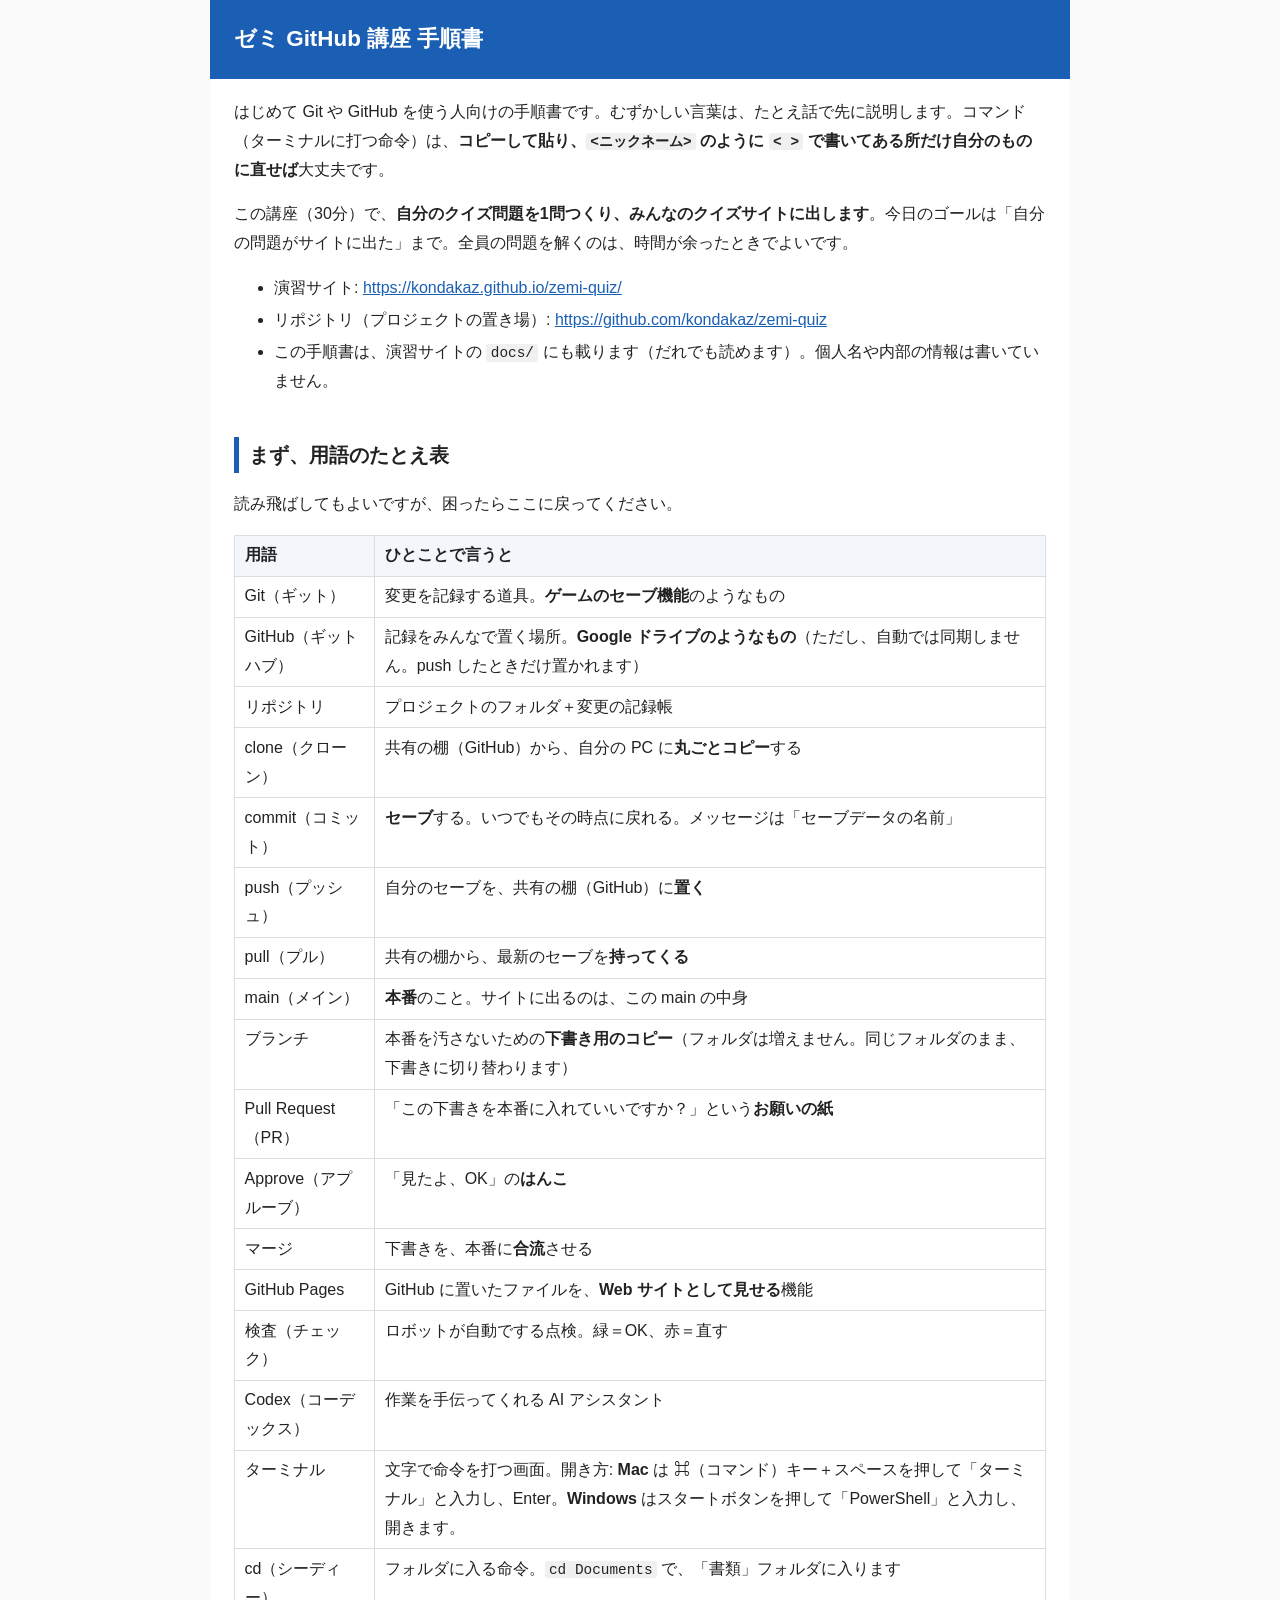
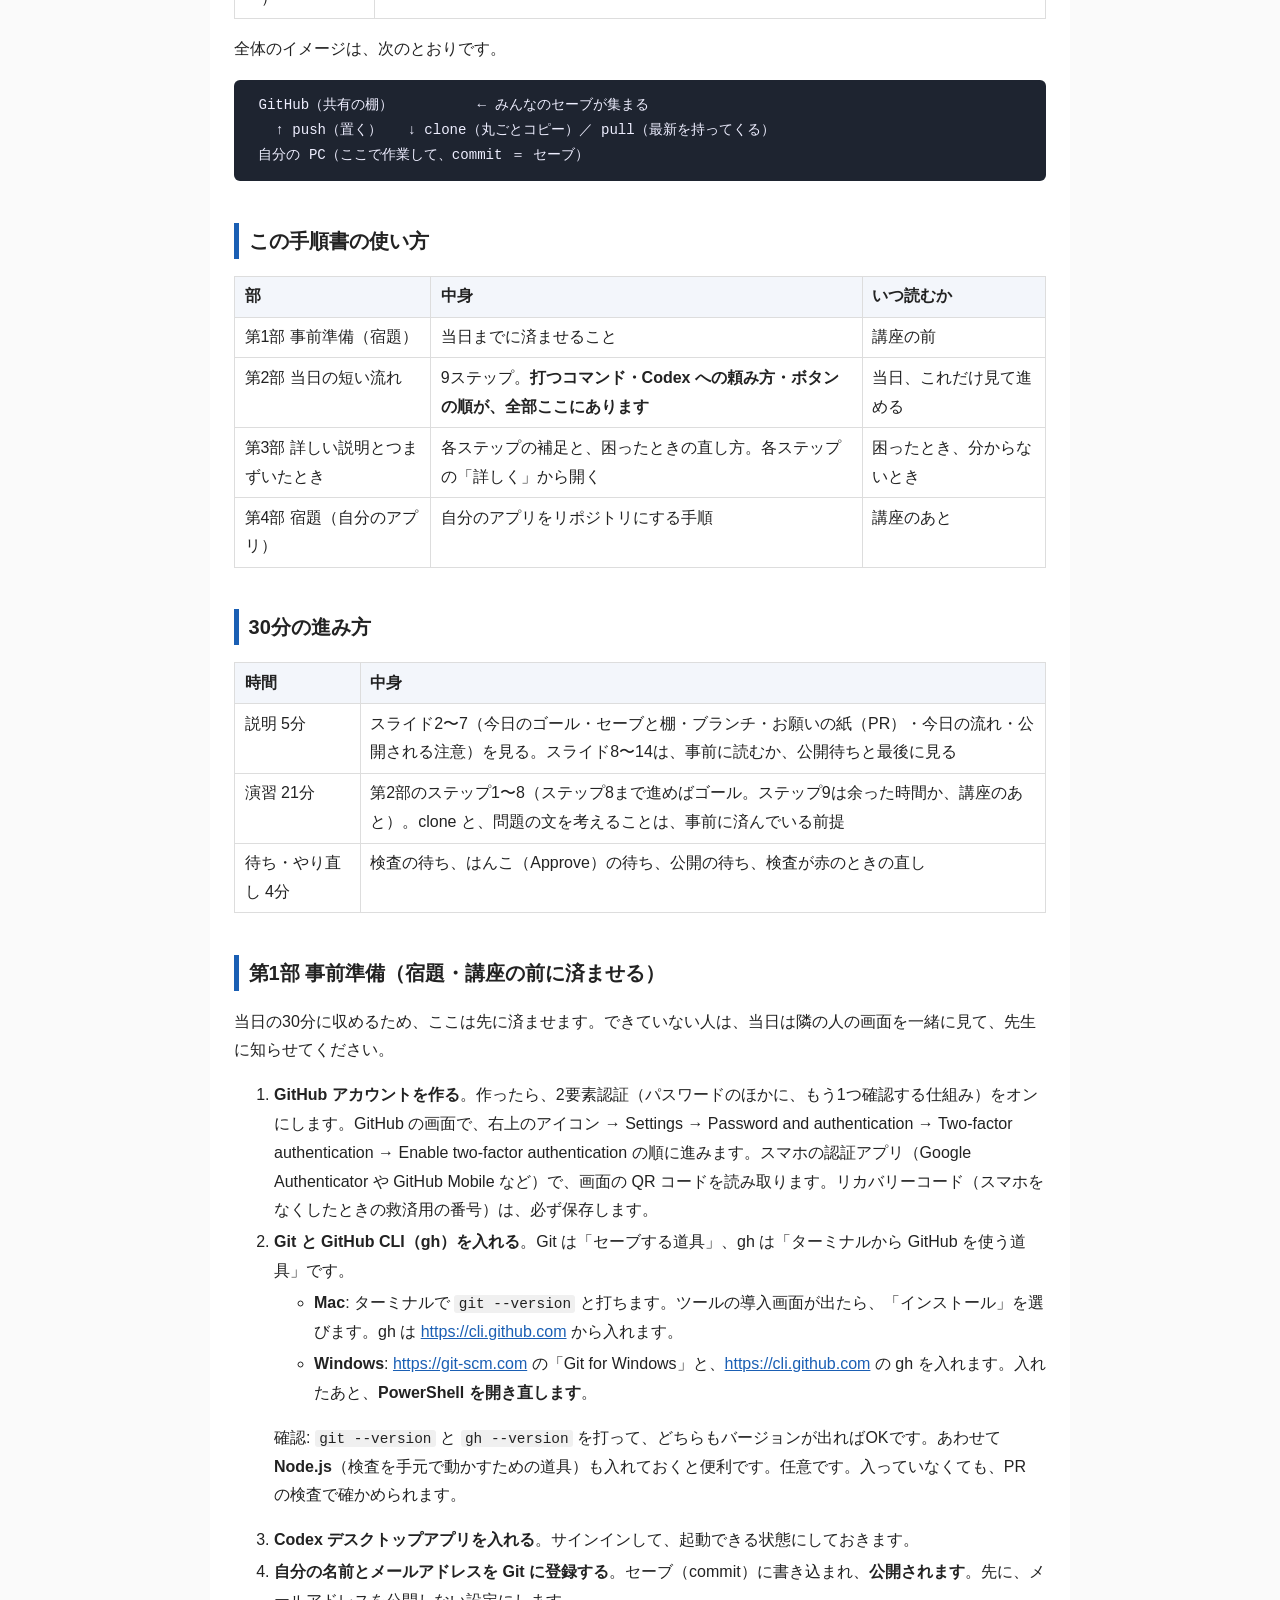
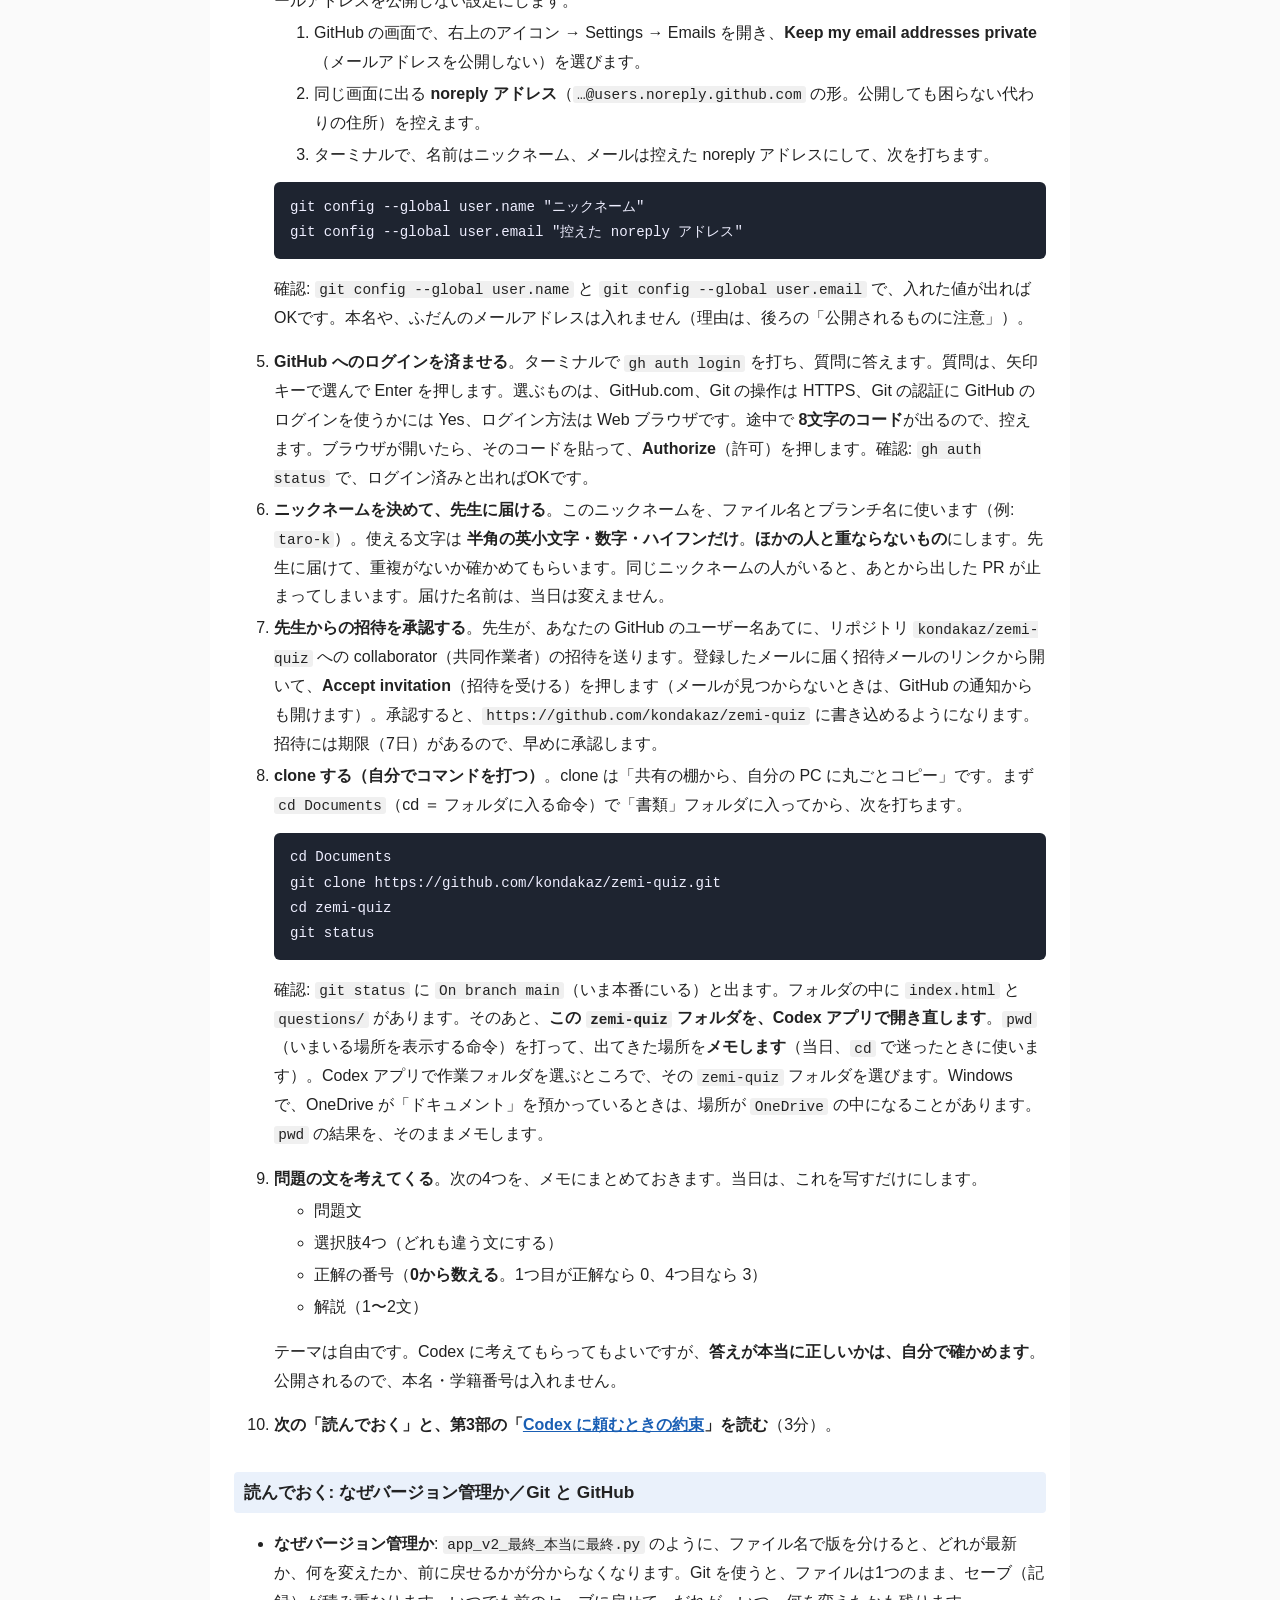
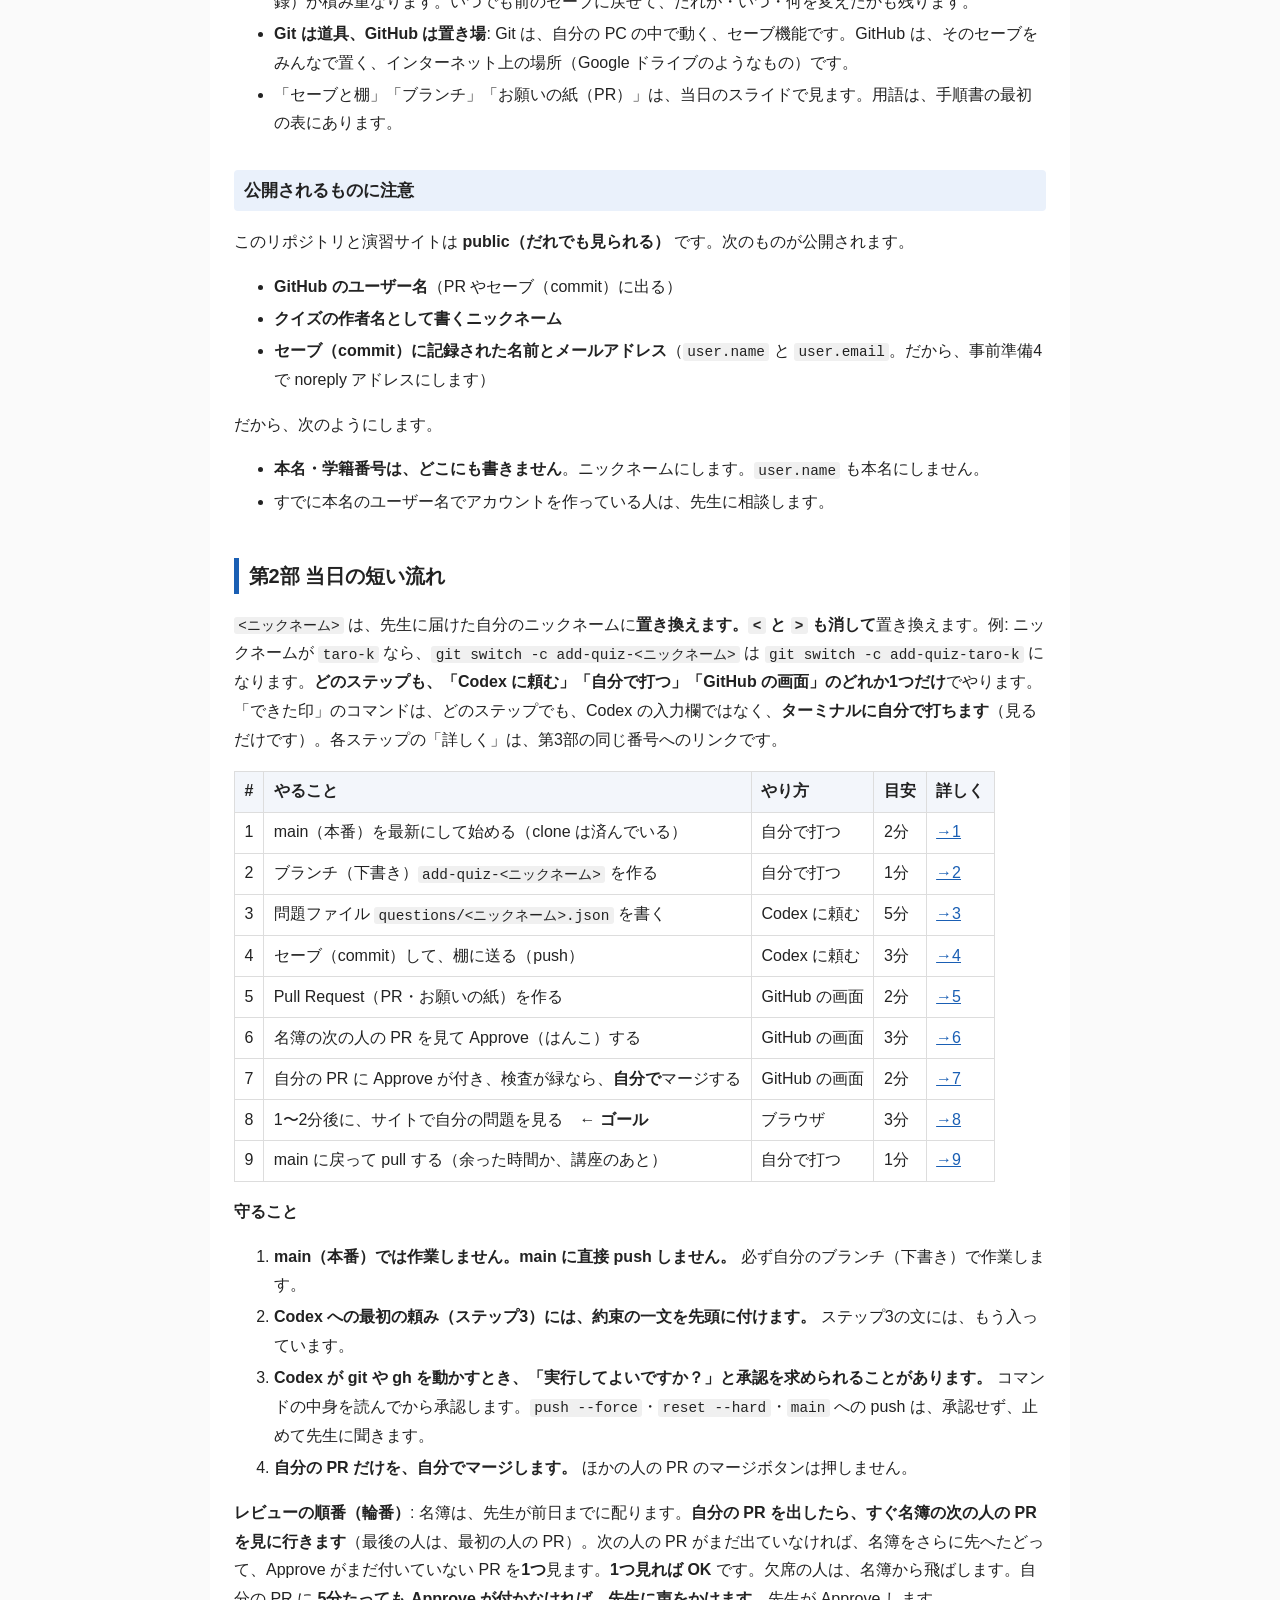
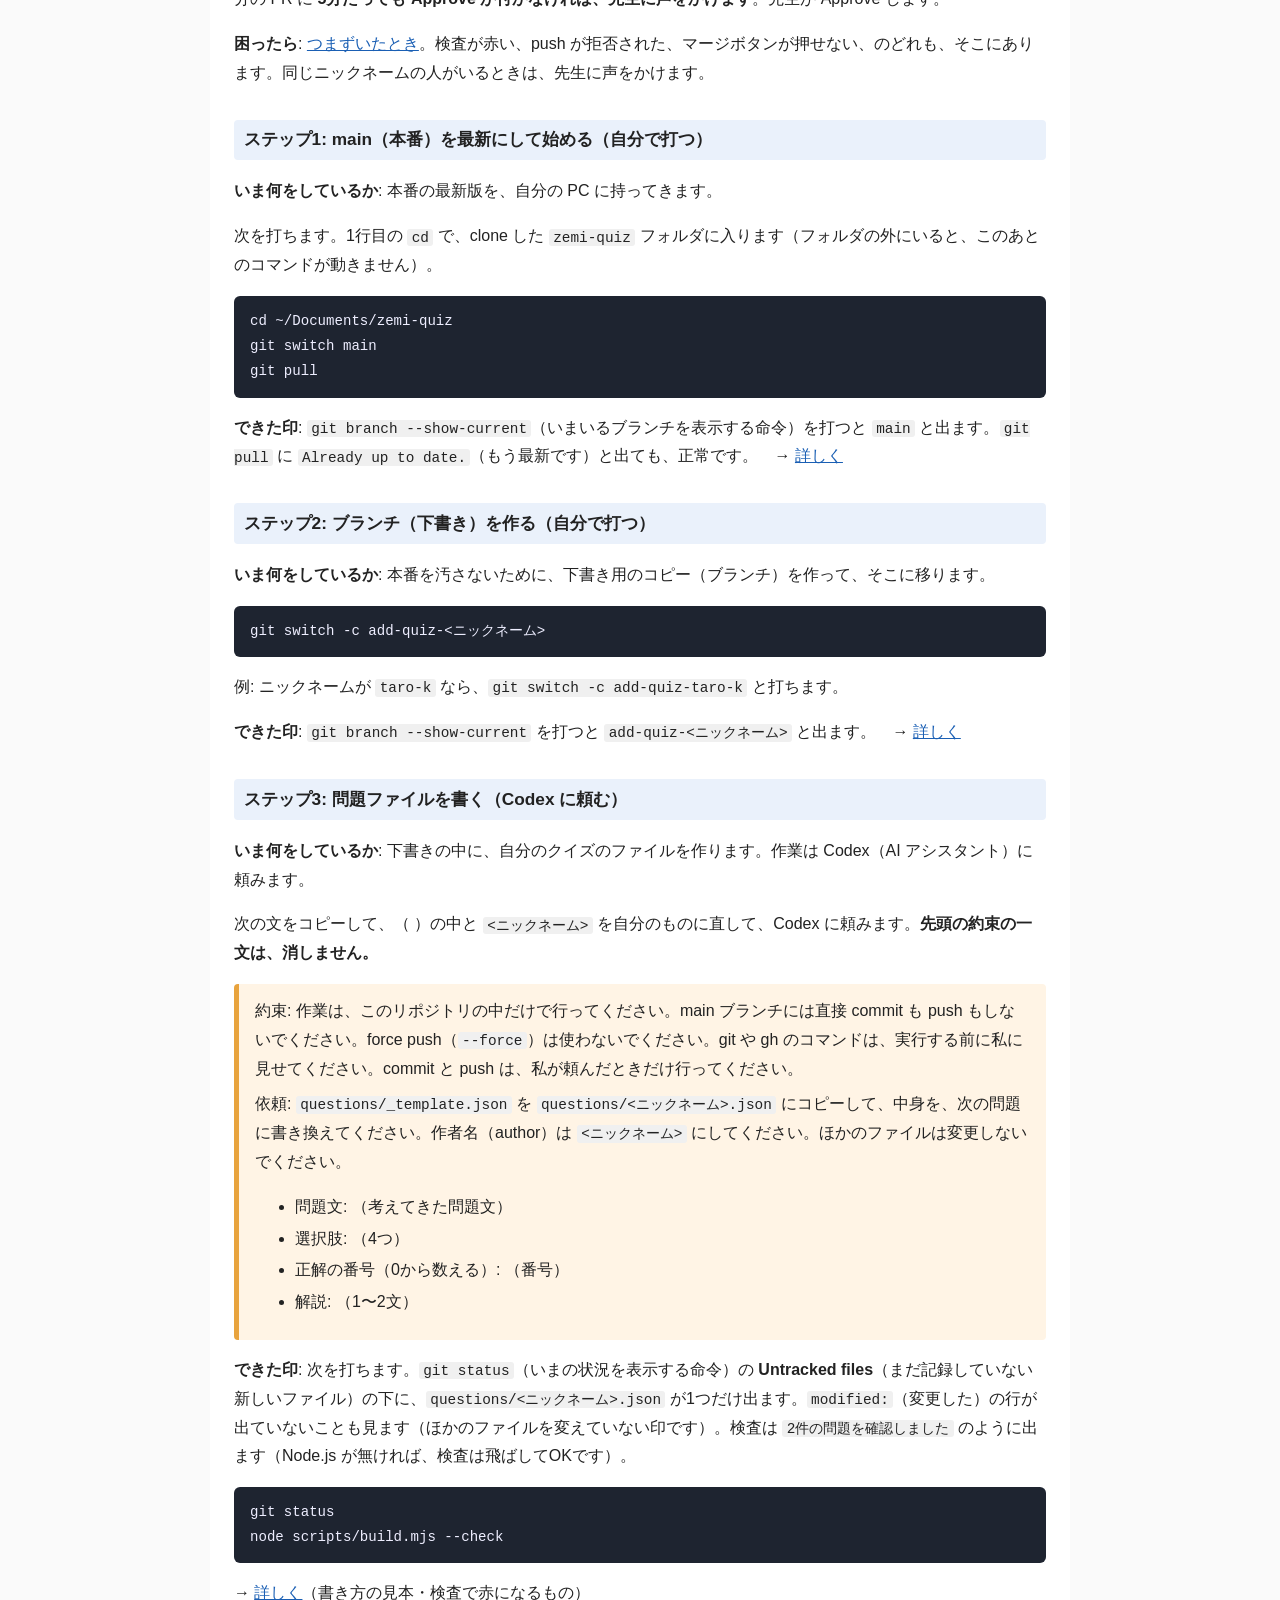
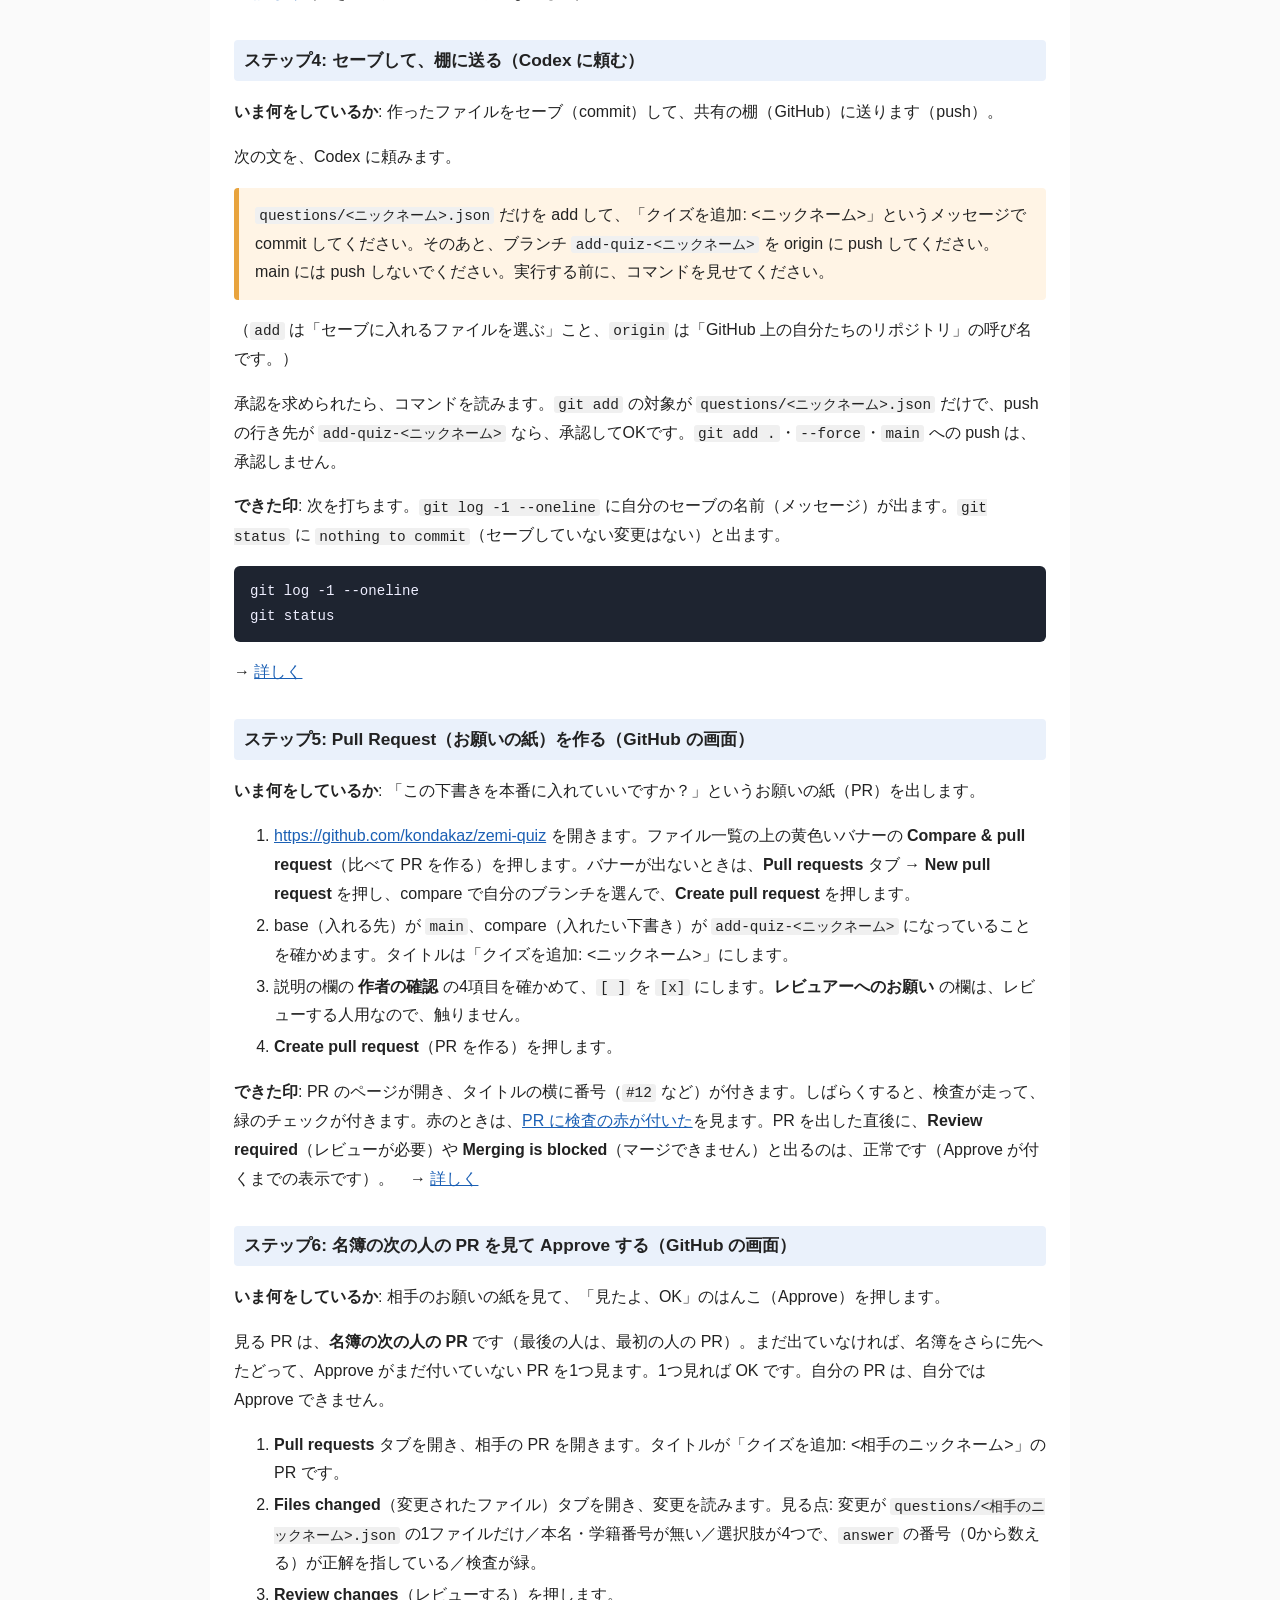
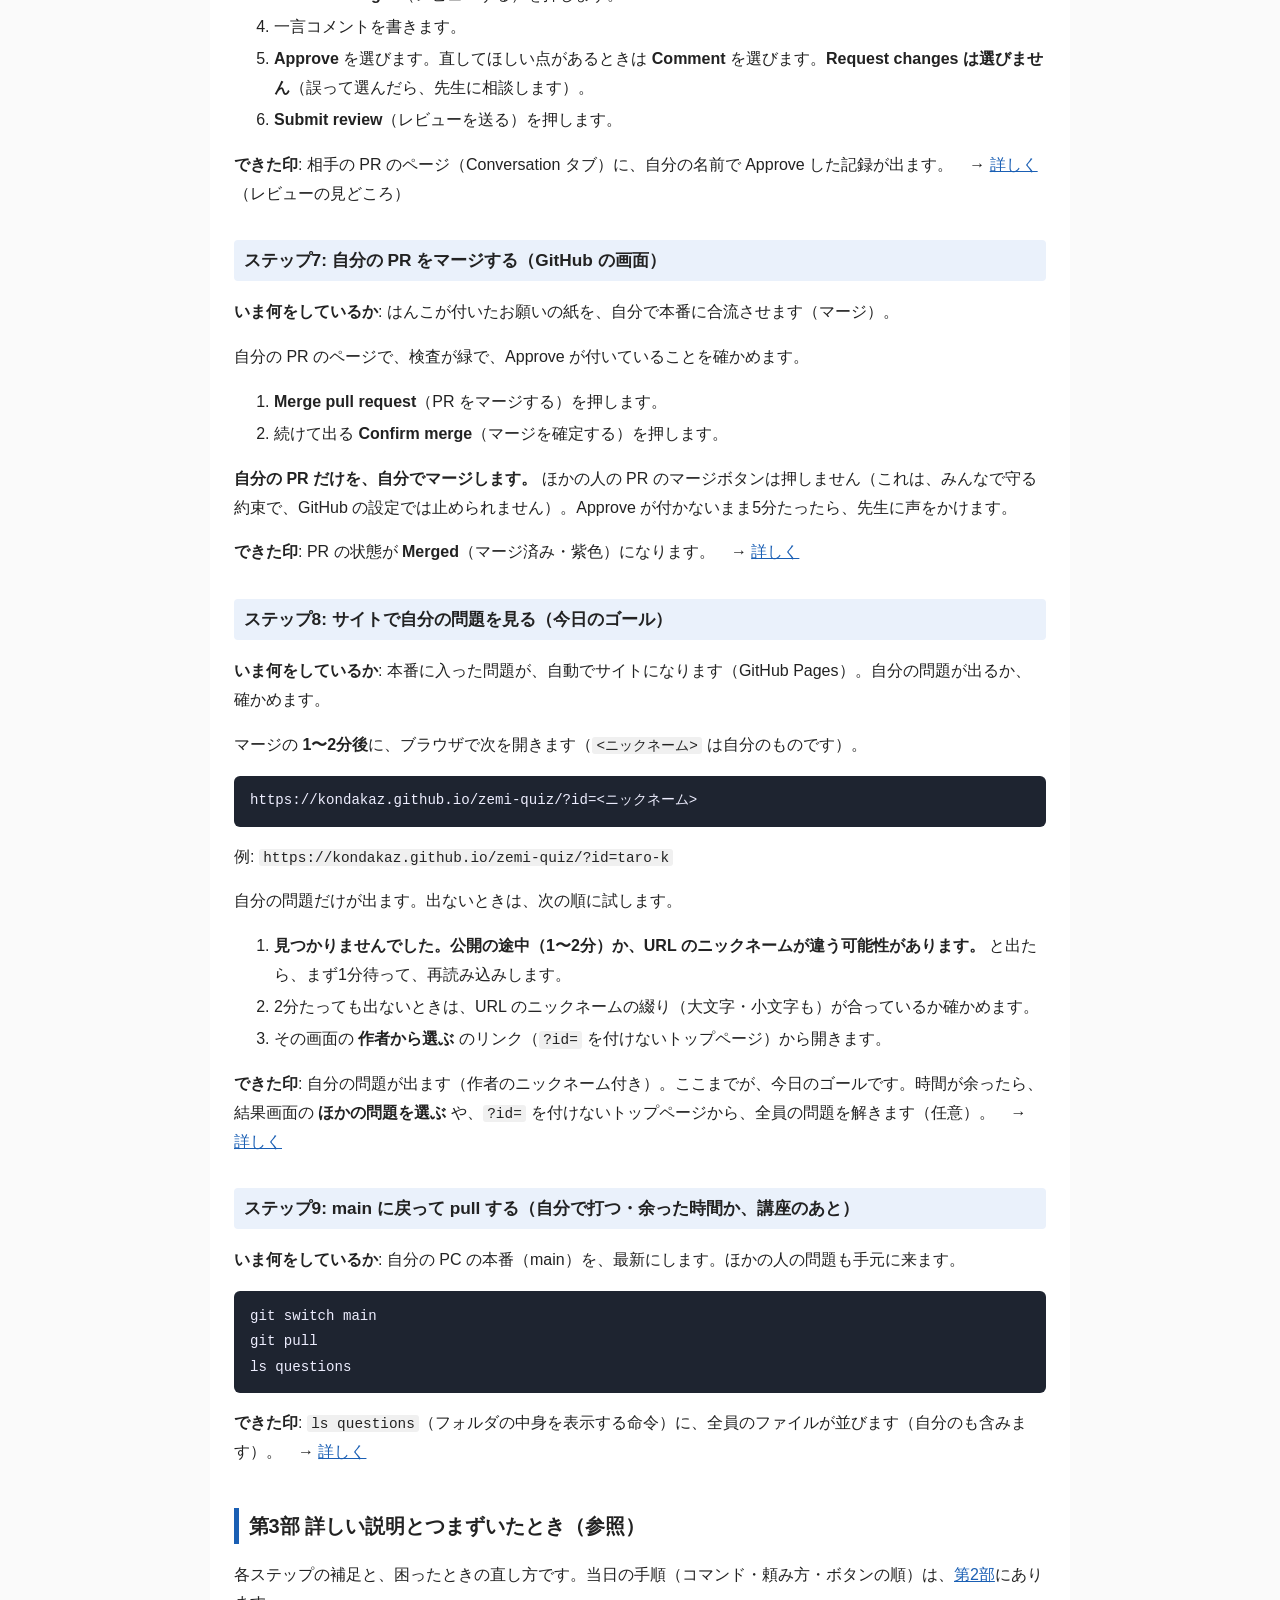
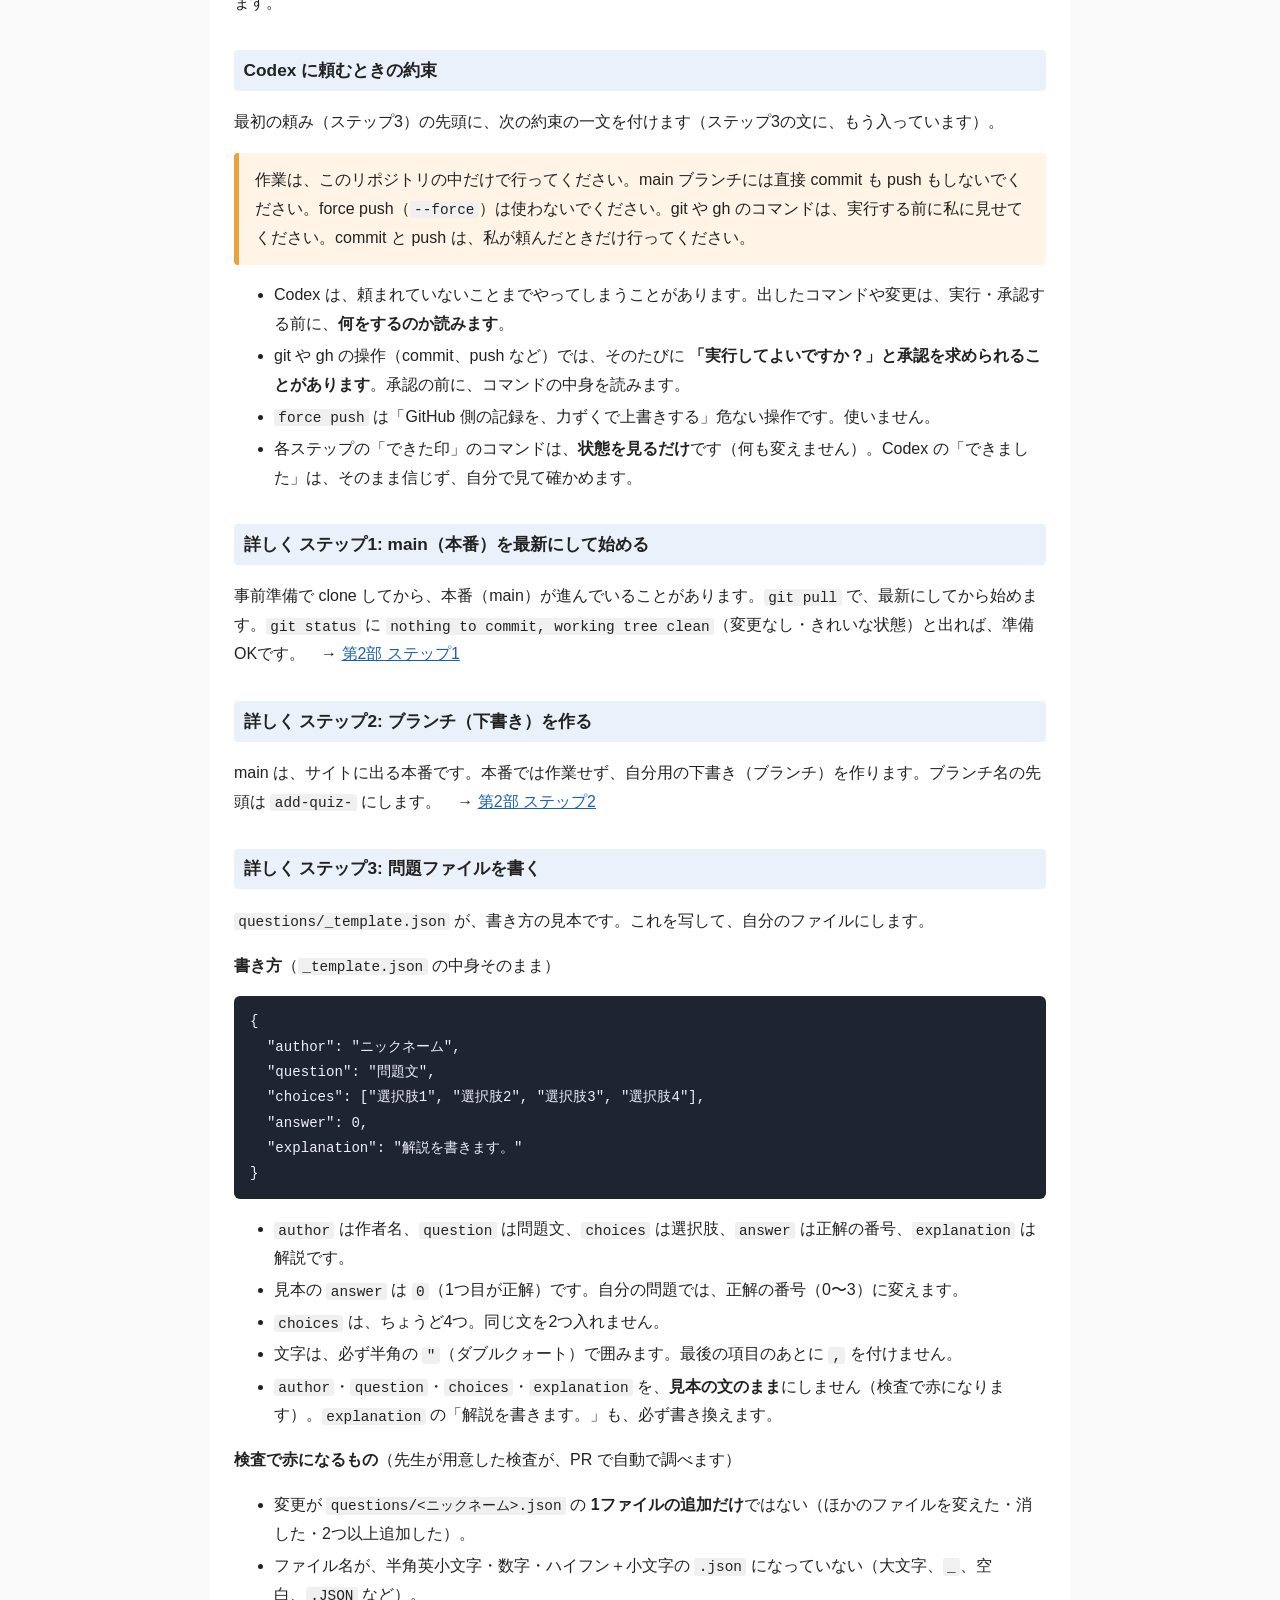
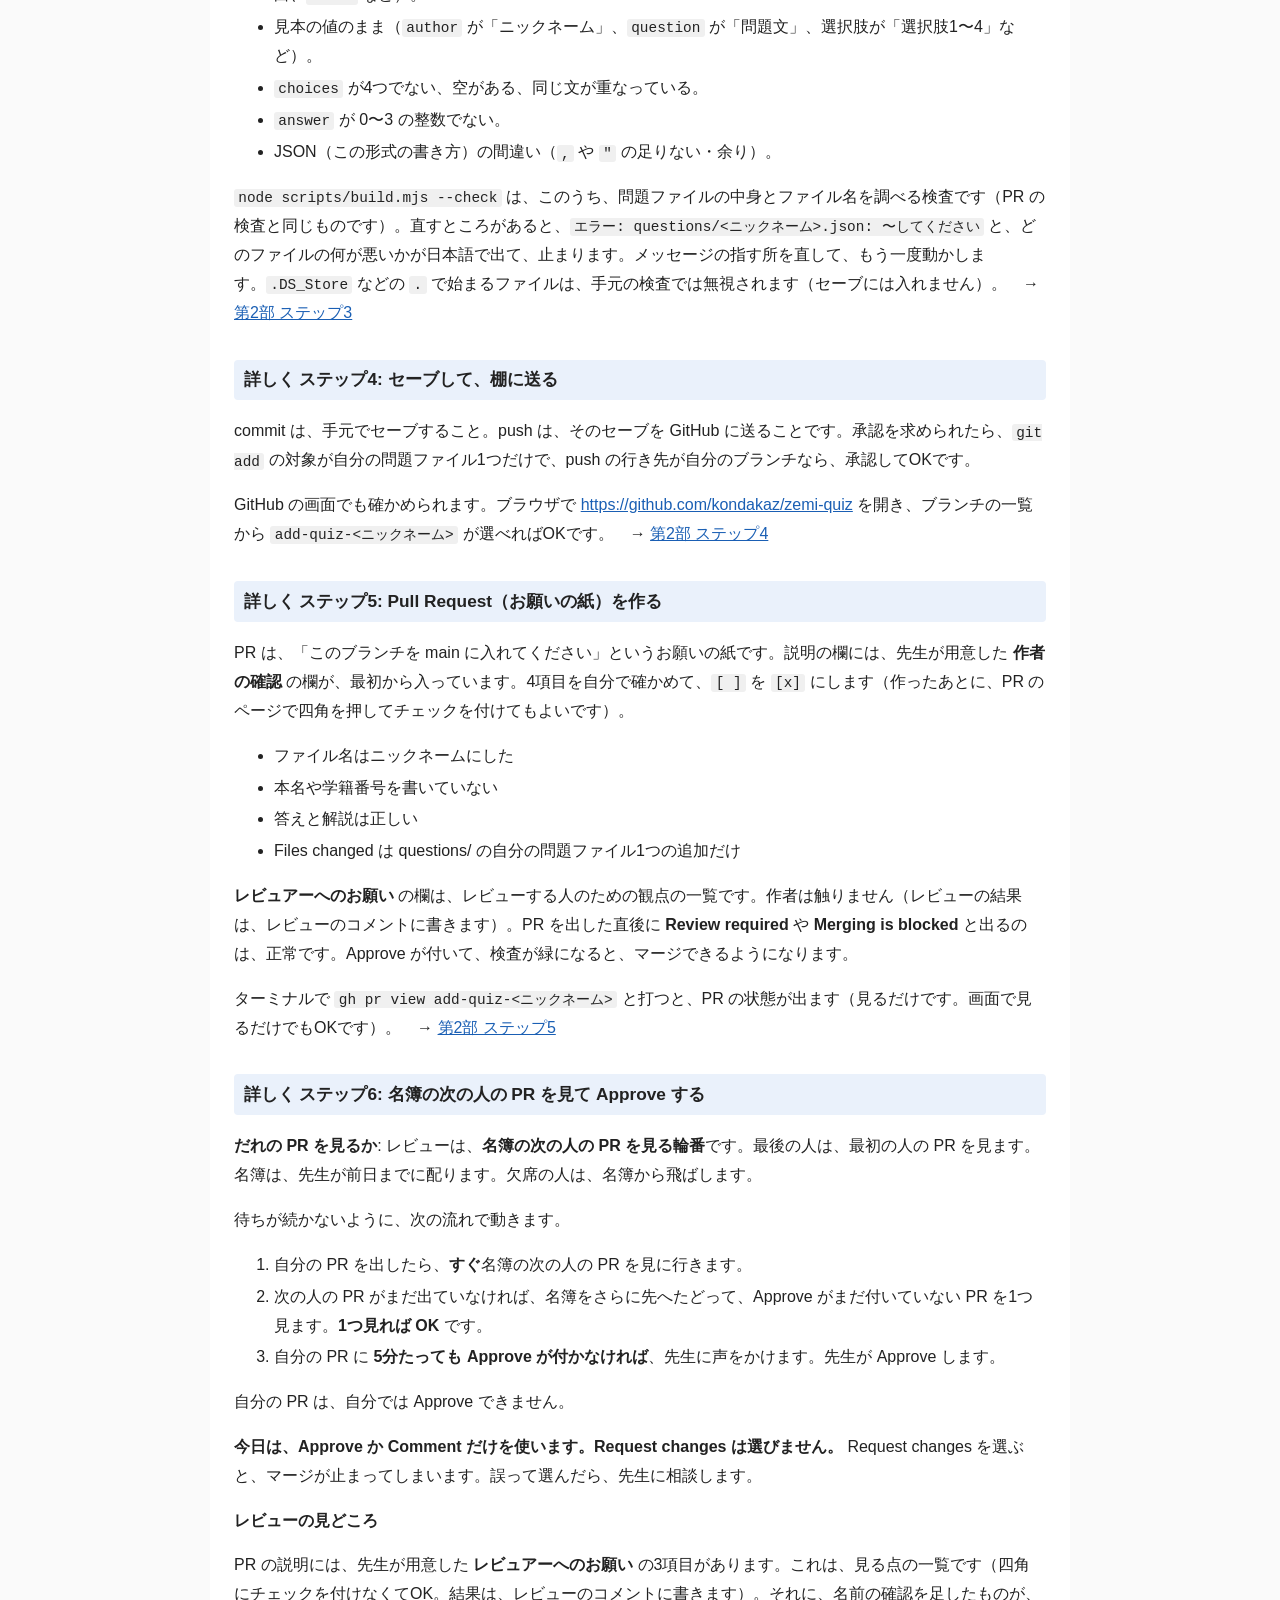
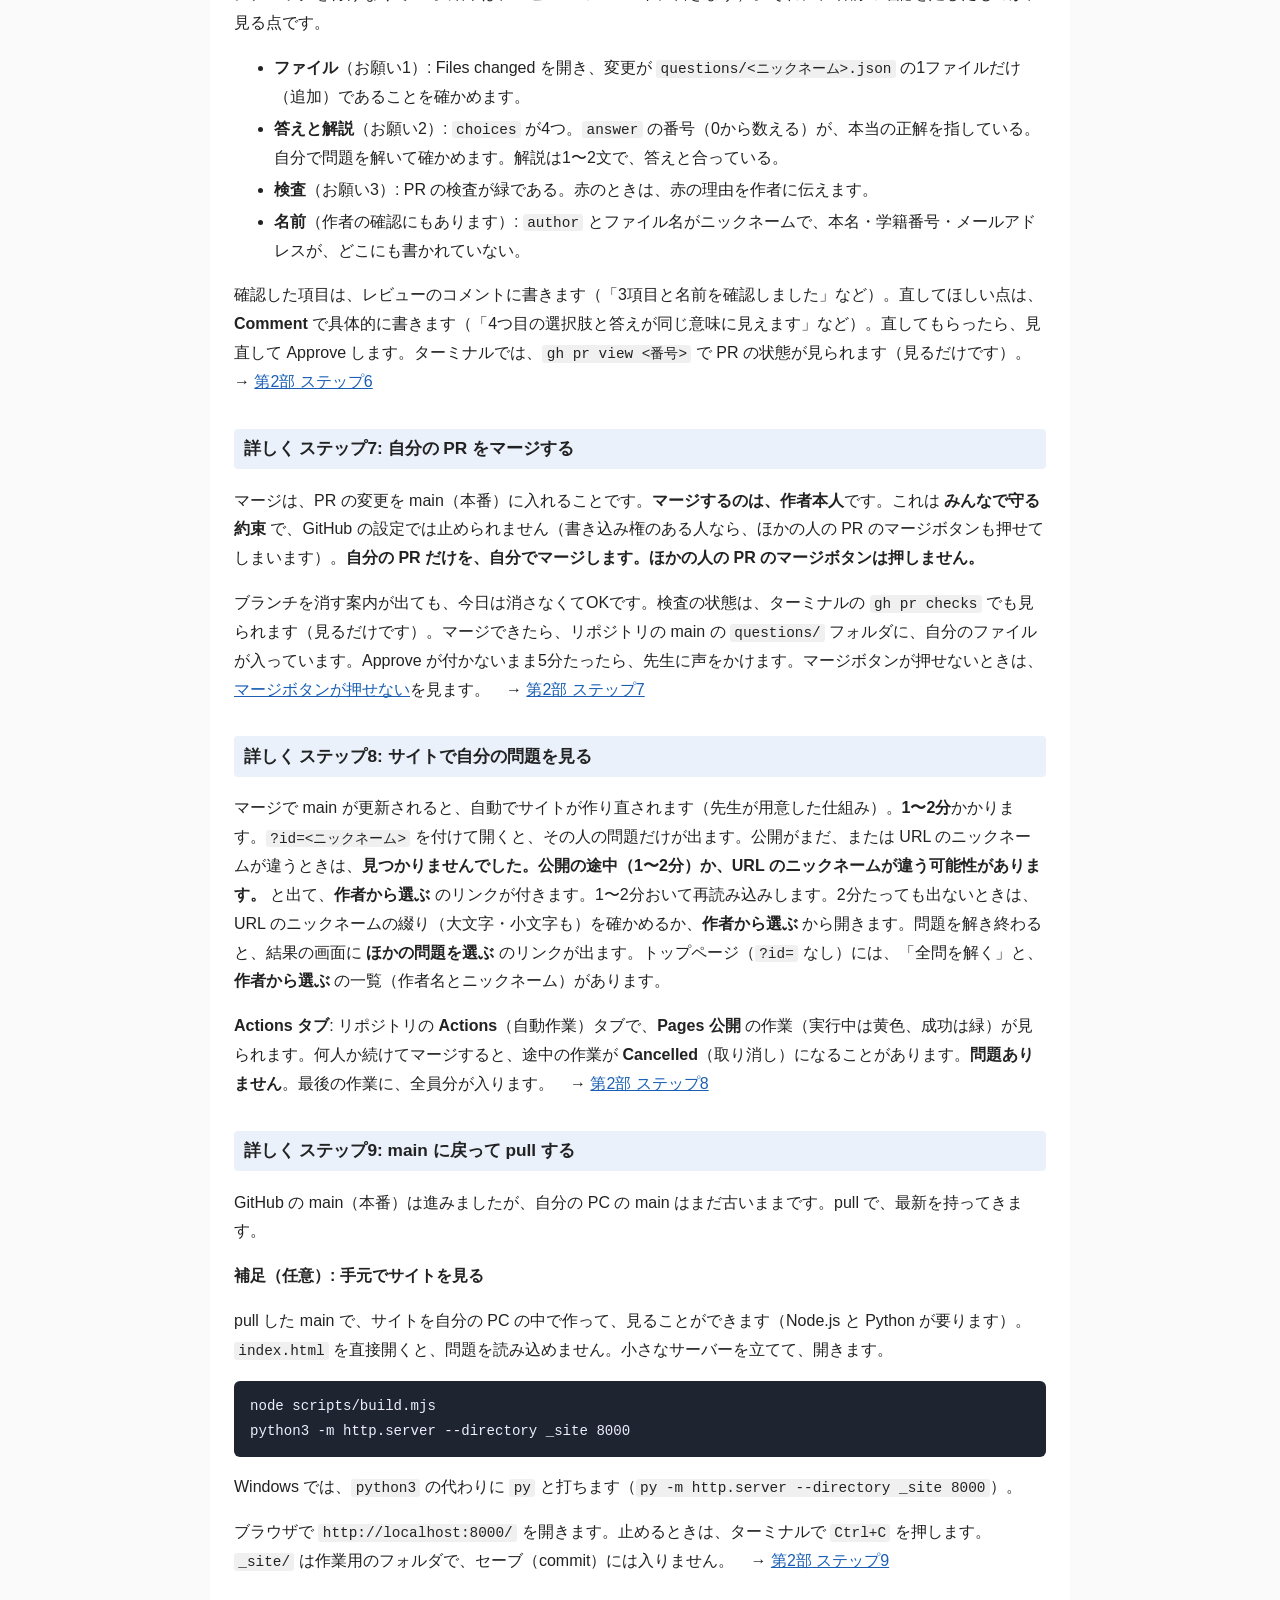
==== commit 9a03b5dd: "cd を ~/Documents/zemi-quiz に統一し、pwd のメモと OneDrive の注記ほかを追加 Co-Authored-By: Claude Sonnet 5.5 <norepl" ====
--- a/docs/handout.html
+++ b/docs/handout.html
@@ -18,6 +18,7 @@
 blockquote p{margin:.4rem 0}
 table{border-collapse:collapse;margin:1rem 0;width:100%;break-inside:avoid;display:block;overflow-x:auto}
 td a[href^="#d"]{white-space:nowrap}
+@media (max-width:480px){pre{white-space:pre-wrap}}
 @media (max-width:600px){main{padding:1rem .9rem 3rem}h1{margin:-1rem -.9rem 1rem;font-size:1.15rem}th,td{padding:.3rem .4rem;font-size:.9rem}}
 th,td{border:1px solid var(--line);padding:.35rem .6rem;text-align:left;vertical-align:top}
 th{background:#f3f6fb}
@@ -59,7 +60,7 @@
 git config --global user.email "控えた noreply アドレス"</code></pre>
 <p>確認: <code>git config --global user.name</code> と <code>git config --global user.email</code> で、入れた値が出ればOKです。本名や、ふだんのメールアドレスは入れません（理由は、後ろの「公開されるものに注意」）。</p>
 </li>
-<li><strong>GitHub へのログインを済ませる</strong>。ターミナルで <code>gh auth login</code> を打ち、質問に答えます。質問は、矢印キーで選んで Enter を押します。選ぶものは、GitHub.com、Git の操作は HTTPS、Git の認証に GitHub のログインを使うかには Yes、ログイン方法は Web ブラウザです。途中で <strong>8文字のコード</strong>が出るので、控えます。ブラウザが開いたら、そのコードを貼って、<strong>Authorize</strong>（許可）を押します。確認: <code>gh auth status</code> で、ログイン済みと出ればOKです。（<code>gh</code> が入っていないときは、GitHub CLI を先に入れます。）</li>
+<li><strong>GitHub へのログインを済ませる</strong>。ターミナルで <code>gh auth login</code> を打ち、質問に答えます。質問は、矢印キーで選んで Enter を押します。選ぶものは、GitHub.com、Git の操作は HTTPS、Git の認証に GitHub のログインを使うかには Yes、ログイン方法は Web ブラウザです。途中で <strong>8文字のコード</strong>が出るので、控えます。ブラウザが開いたら、そのコードを貼って、<strong>Authorize</strong>（許可）を押します。確認: <code>gh auth status</code> で、ログイン済みと出ればOKです。</li>
 <li><strong>ニックネームを決めて、先生に届ける</strong>。このニックネームを、ファイル名とブランチ名に使います（例: <code>taro-k</code>）。使える文字は <strong>半角の英小文字・数字・ハイフンだけ</strong>。<strong>ほかの人と重ならないもの</strong>にします。先生に届けて、重複がないか確かめてもらいます。同じニックネームの人がいると、あとから出した PR が止まってしまいます。届けた名前は、当日は変えません。</li>
 <li><strong>先生からの招待を承認する</strong>。先生が、あなたの GitHub のユーザー名あてに、リポジトリ <code>kondakaz/zemi-quiz</code> への collaborator（共同作業者）の招待を送ります。登録したメールに届く招待メールのリンクから開いて、<strong>Accept invitation</strong>（招待を受ける）を押します（メールが見つからないときは、GitHub の通知からも開けます）。承認すると、<code>https://github.com/kondakaz/zemi-quiz</code> に書き込めるようになります。招待には期限（7日）があるので、早めに承認します。</li>
 <li><strong>clone する（自分でコマンドを打つ）</strong>。clone は「共有の棚から、自分の PC に丸ごとコピー」です。まず <code>cd Documents</code>（cd ＝ フォルダに入る命令）で「書類」フォルダに入ってから、次を打ちます。
@@ -67,7 +68,7 @@
 git clone https://github.com/kondakaz/zemi-quiz.git
 cd zemi-quiz
 git status</code></pre>
-<p>確認: <code>git status</code> に <code>On branch main</code>（いま本番にいる）と出ます。フォルダの中に <code>index.html</code> と <code>questions/</code> があります。そのあと、<strong>この <code>zemi-quiz</code> フォルダを、Codex アプリで開き直します</strong>。<code>pwd</code>（いまいる場所を表示する命令）で、フォルダの場所を確かめます。Codex アプリで作業フォルダを選ぶところで、その <code>zemi-quiz</code> フォルダを選びます。</p>
+<p>確認: <code>git status</code> に <code>On branch main</code>（いま本番にいる）と出ます。フォルダの中に <code>index.html</code> と <code>questions/</code> があります。そのあと、<strong>この <code>zemi-quiz</code> フォルダを、Codex アプリで開き直します</strong>。<code>pwd</code>（いまいる場所を表示する命令）を打って、出てきた場所を<strong>メモします</strong>（当日、<code>cd</code> で迷ったときに使います）。Codex アプリで作業フォルダを選ぶところで、その <code>zemi-quiz</code> フォルダを選びます。Windows で、OneDrive が「ドキュメント」を預かっているときは、場所が <code>OneDrive</code> の中になることがあります。<code>pwd</code> の結果を、そのままメモします。</p>
 </li>
 <li><strong>問題の文を考えてくる</strong>。次の4つを、メモにまとめておきます。当日は、これを写すだけにします。
 <ul><li>問題文</li>
@@ -91,7 +92,7 @@
 <li>すでに本名のユーザー名でアカウントを作っている人は、先生に相談します。</li></ul>
 <h2 id="第2部-当日の短い流れ">第2部 当日の短い流れ</h2>
 <a id="part2"></a>
-<p><code>&lt;ニックネーム&gt;</code> は、先生に届けた自分のニックネームに<strong>置き換えます。<code>&lt;</code> と <code>&gt;</code> も消して</strong>置き換えます。例: ニックネームが <code>taro-k</code> なら、<code>git switch -c add-quiz-&lt;ニックネーム&gt;</code> は <code>git switch -c add-quiz-taro-k</code> になります。<strong>どのステップも、「Codex に頼む」「自分で打つ」「GitHub の画面」のどれか1つだけ</strong>でやります。同じことを両方でやりません。「できた印」のコマンドは、どのステップでも、Codex の入力欄ではなく、<strong>ターミナルに自分で打ちます</strong>（見るだけです）。各ステップの「詳しく」は、第3部の同じ番号へのリンクです。</p>
+<p><code>&lt;ニックネーム&gt;</code> は、先生に届けた自分のニックネームに<strong>置き換えます。<code>&lt;</code> と <code>&gt;</code> も消して</strong>置き換えます。例: ニックネームが <code>taro-k</code> なら、<code>git switch -c add-quiz-&lt;ニックネーム&gt;</code> は <code>git switch -c add-quiz-taro-k</code> になります。<strong>どのステップも、「Codex に頼む」「自分で打つ」「GitHub の画面」のどれか1つだけ</strong>でやります。「できた印」のコマンドは、どのステップでも、Codex の入力欄ではなく、<strong>ターミナルに自分で打ちます</strong>（見るだけです）。各ステップの「詳しく」は、第3部の同じ番号へのリンクです。</p>
 <table><thead><tr><th style="white-space:nowrap">#</th><th style="white-space:nowrap">やること</th><th style="white-space:nowrap">やり方</th><th style="white-space:nowrap">目安</th><th style="white-space:nowrap">詳しく</th></tr></thead><tbody><tr><td style="white-space:nowrap">1</td><td>main（本番）を最新にして始める（clone は済んでいる）</td><td style="white-space:nowrap">自分で打つ</td><td style="white-space:nowrap">2分</td><td><a href="#d1">→1</a></td></tr><tr><td style="white-space:nowrap">2</td><td>ブランチ（下書き）<code>add-quiz-&lt;ニックネーム&gt;</code> を作る</td><td style="white-space:nowrap">自分で打つ</td><td style="white-space:nowrap">1分</td><td><a href="#d2">→2</a></td></tr><tr><td style="white-space:nowrap">3</td><td>問題ファイル <code>questions/&lt;ニックネーム&gt;.json</code> を書く</td><td>Codex に頼む</td><td style="white-space:nowrap">5分</td><td><a href="#d3">→3</a></td></tr><tr><td style="white-space:nowrap">4</td><td>セーブ（commit）して、棚に送る（push）</td><td>Codex に頼む</td><td style="white-space:nowrap">3分</td><td><a href="#d4">→4</a></td></tr><tr><td style="white-space:nowrap">5</td><td>Pull Request（PR・お願いの紙）を作る</td><td>GitHub の画面</td><td style="white-space:nowrap">2分</td><td><a href="#d5">→5</a></td></tr><tr><td style="white-space:nowrap">6</td><td>名簿の次の人の PR を見て Approve（はんこ）する</td><td>GitHub の画面</td><td style="white-space:nowrap">3分</td><td><a href="#d6">→6</a></td></tr><tr><td style="white-space:nowrap">7</td><td>自分の PR に Approve が付き、検査が緑なら、<strong>自分で</strong>マージする</td><td>GitHub の画面</td><td style="white-space:nowrap">2分</td><td><a href="#d7">→7</a></td></tr><tr><td style="white-space:nowrap">8</td><td>1〜2分後に、サイトで自分の問題を見る　<strong>← ゴール</strong></td><td style="white-space:nowrap">ブラウザ</td><td style="white-space:nowrap">3分</td><td><a href="#d8">→8</a></td></tr><tr><td style="white-space:nowrap">9</td><td>main に戻って pull する（余った時間か、講座のあと）</td><td style="white-space:nowrap">自分で打つ</td><td style="white-space:nowrap">1分</td><td><a href="#d9">→9</a></td></tr></tbody></table>
 <p><strong>守ること</strong></p>
 <ol><li><strong>main（本番）では作業しません。main に直接 push しません。</strong> 必ず自分のブランチ（下書き）で作業します。</li>
@@ -104,7 +105,7 @@
 <h3 id="ステップ1-main本番を最新にして始める自分で打つ">ステップ1: main（本番）を最新にして始める（自分で打つ）</h3>
 <p><strong>いま何をしているか</strong>: 本番の最新版を、自分の PC に持ってきます。</p>
 <p>次を打ちます。1行目の <code>cd</code> で、clone した <code>zemi-quiz</code> フォルダに入ります（フォルダの外にいると、このあとのコマンドが動きません）。</p>
-<pre><code>cd Documents/zemi-quiz
+<pre><code>cd ~/Documents/zemi-quiz
 git switch main
 git pull</code></pre>
 <p><strong>できた印</strong>: <code>git branch --show-current</code>（いまいるブランチを表示する命令）を打つと <code>main</code> と出ます。<code>git pull</code> に <code>Already up to date.</code>（もう最新です）と出ても、正常です。　→ <a href="#d1">詳しく</a></p>
@@ -173,6 +174,7 @@
 <p><strong>いま何をしているか</strong>: 本番に入った問題が、自動でサイトになります（GitHub Pages）。自分の問題が出るか、確かめます。</p>
 <p>マージの <strong>1〜2分後</strong>に、ブラウザで次を開きます（<code>&lt;ニックネーム&gt;</code> は自分のものです）。</p>
 <pre><code>https://kondakaz.github.io/zemi-quiz/?id=&lt;ニックネーム&gt;</code></pre>
+<p>例: <code>https://kondakaz.github.io/zemi-quiz/?id=taro-k</code></p>
 <p>自分の問題だけが出ます。出ないときは、次の順に試します。</p>
 <ol><li><strong>見つかりませんでした。公開の途中（1〜2分）か、URL のニックネームが違う可能性があります。</strong> と出たら、まず1分待って、再読み込みします。</li>
 <li>2分たっても出ないときは、URL のニックネームの綴り（大文字・小文字も）が合っているか確かめます。</li>
@@ -296,7 +298,8 @@
 <a id="trouble-cd"></a>
 <h4 id="fatal-not-a-git-repository-と出た"><code>fatal: not a git repository</code> と出た</h4>
 <ul><li><strong>何が起きたか</strong>: <code>zemi-quiz</code> フォルダの外で、git のコマンドを打ちました。</li>
-<li><strong>どうするか</strong>: <code>cd Documents/zemi-quiz</code> を打って、フォルダに入ってから、もう一度打ちます。<code>pwd</code> で、いまいる場所が見られます。</li></ul>
+<li><strong>どうするか</strong>: <code>cd ~/Documents/zemi-quiz</code> を打って、フォルダに入ってから、もう一度打ちます（<code>~</code> は、自分のホームフォルダのことです）。</li>
+<li><strong><code>cd</code> で「見つからない」と出たとき</strong>: 事前準備8でメモした場所（<code>pwd</code> の結果）に <code>cd</code> します。分からなければ、先生に画面を見せます。</li></ul>
 <a id="trouble-auth"></a>
 <h4 id="認証エラーログインできていない">認証エラー（ログインできていない）</h4>
 <ul><li><code>gh auth status</code> を打って、ログインできているか見ます。</li>
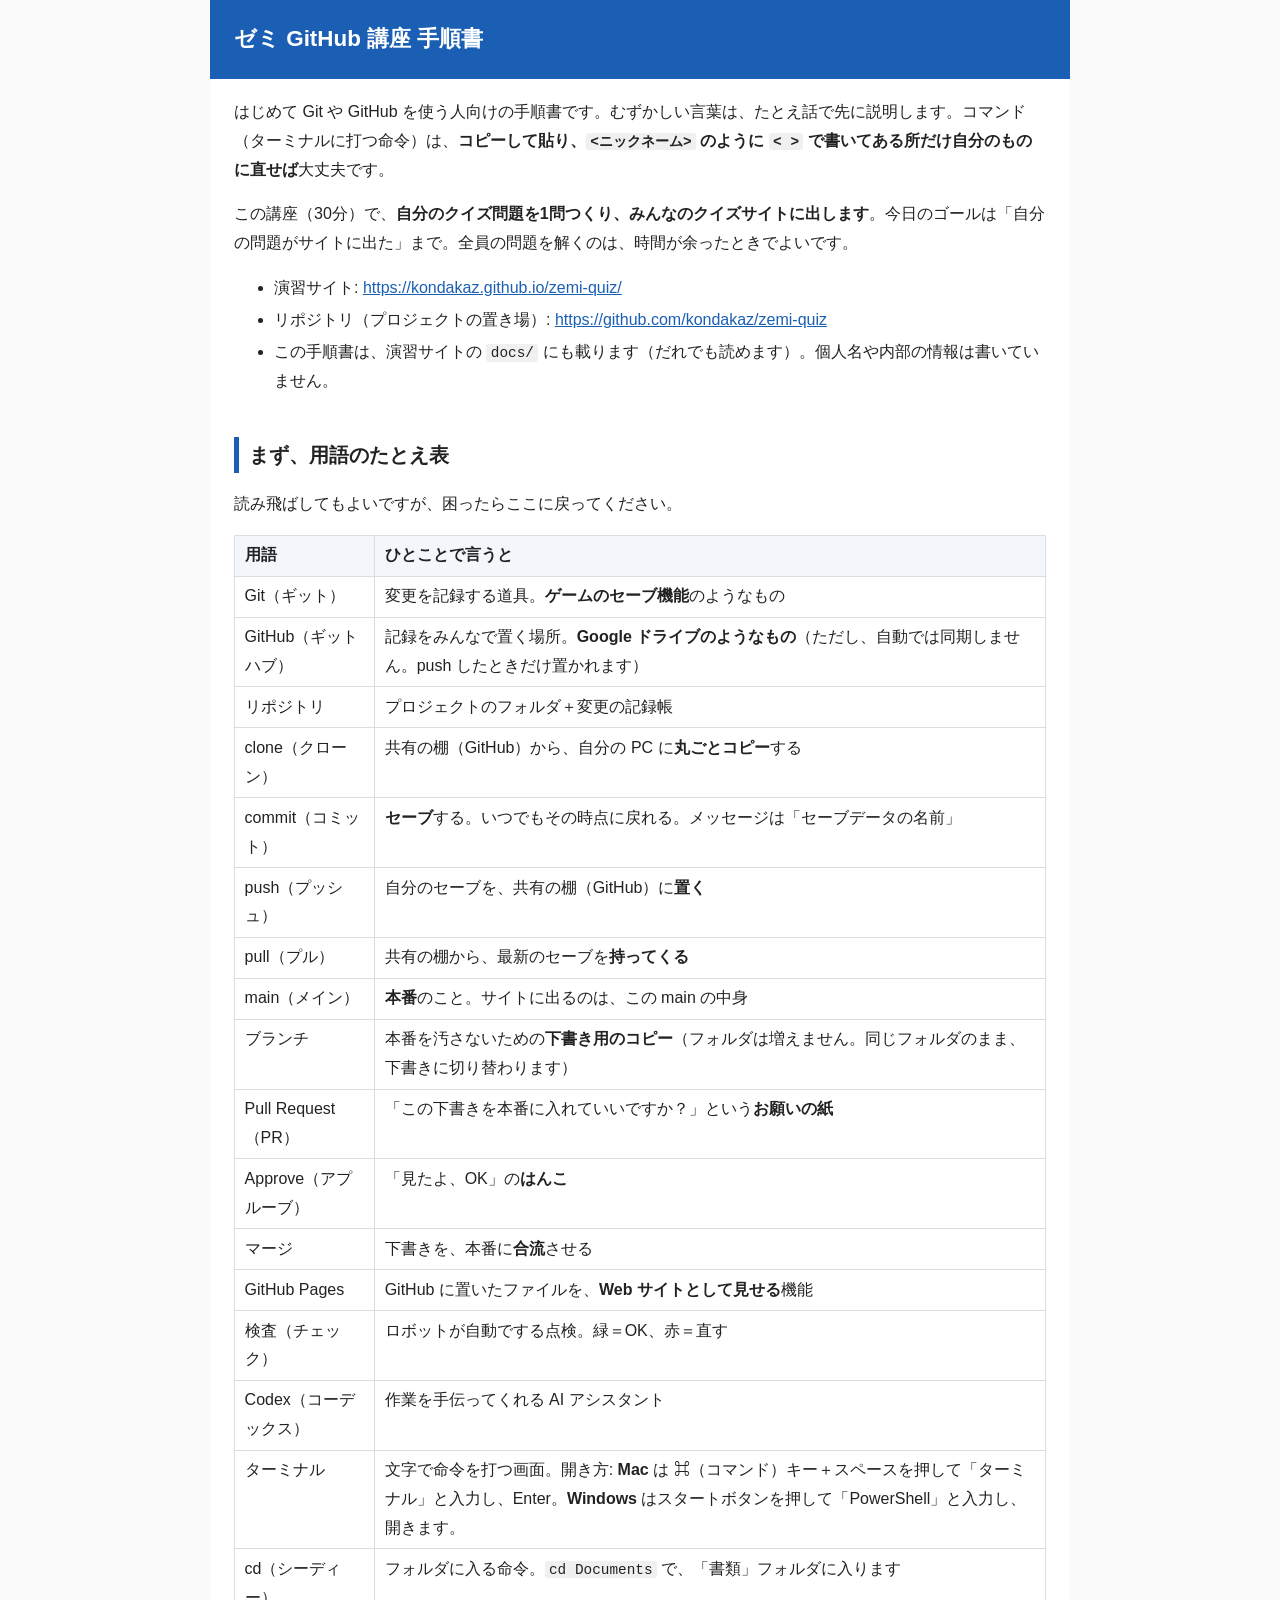
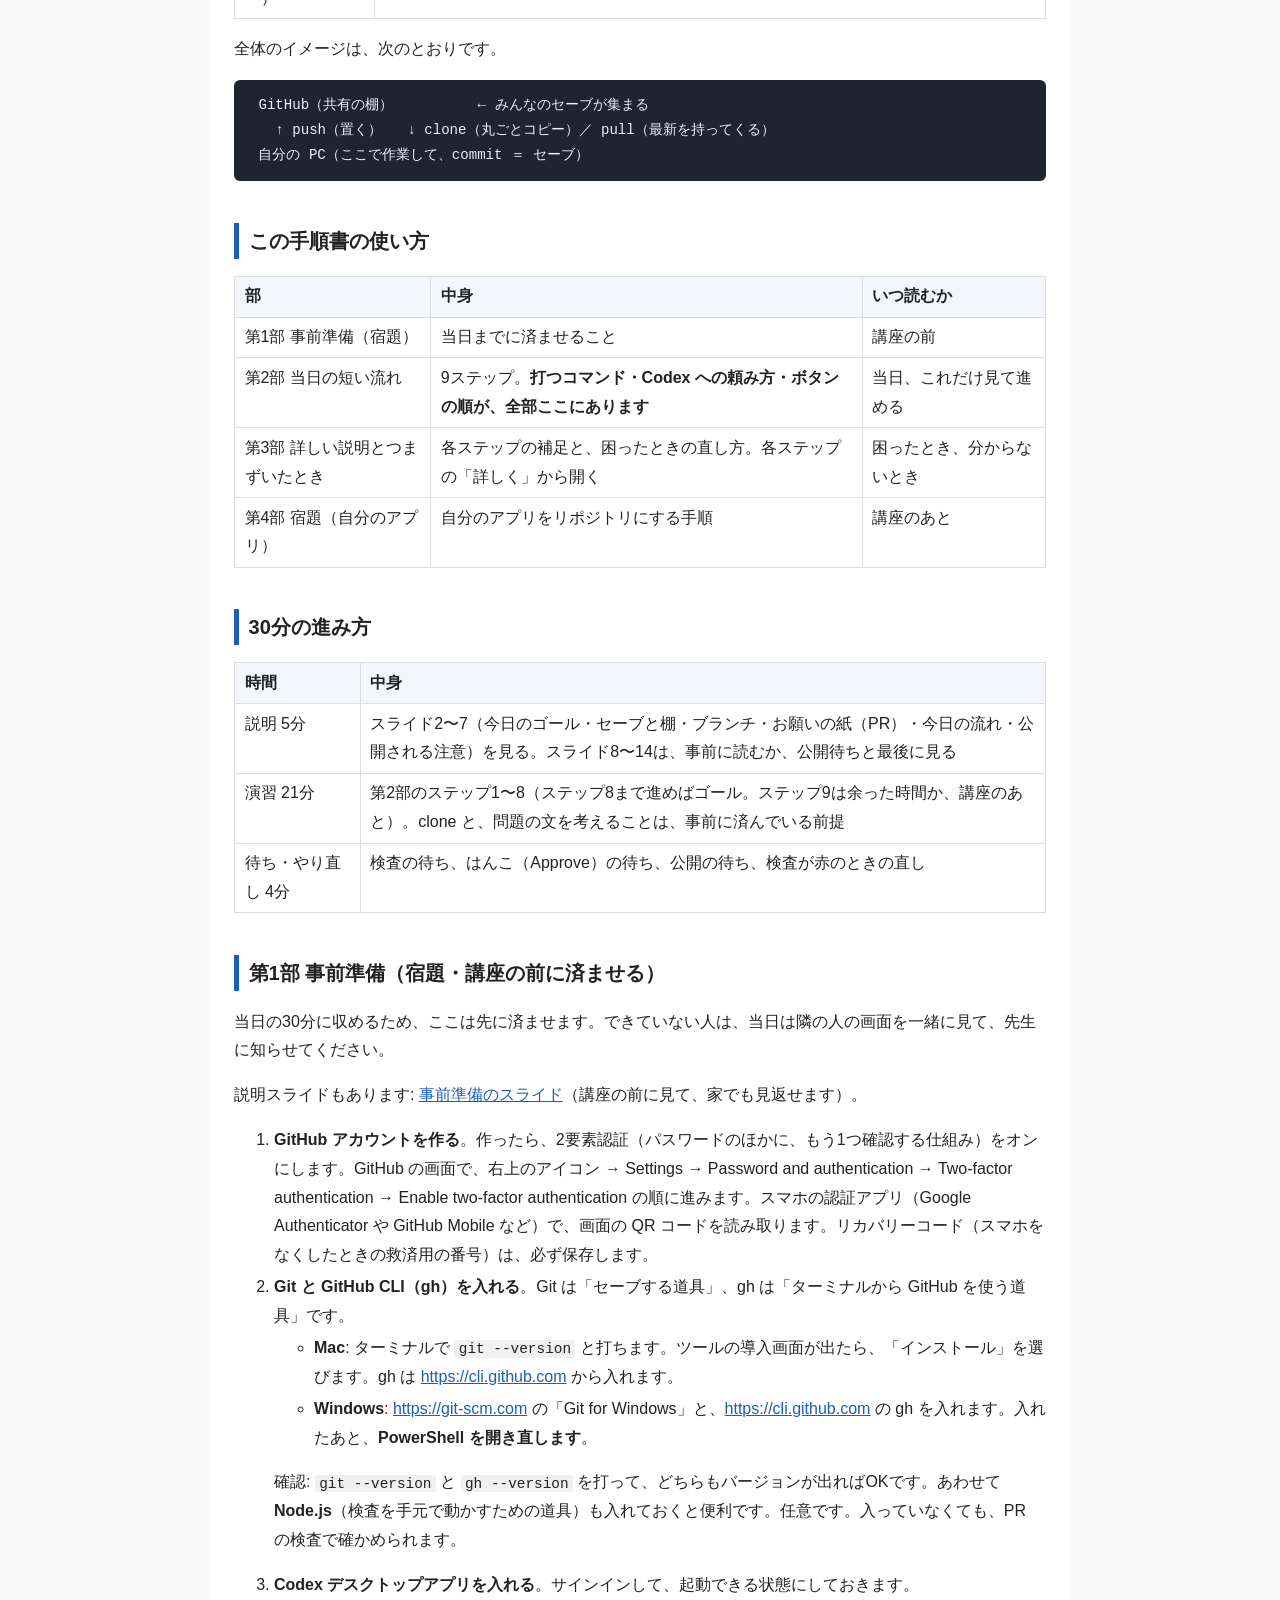
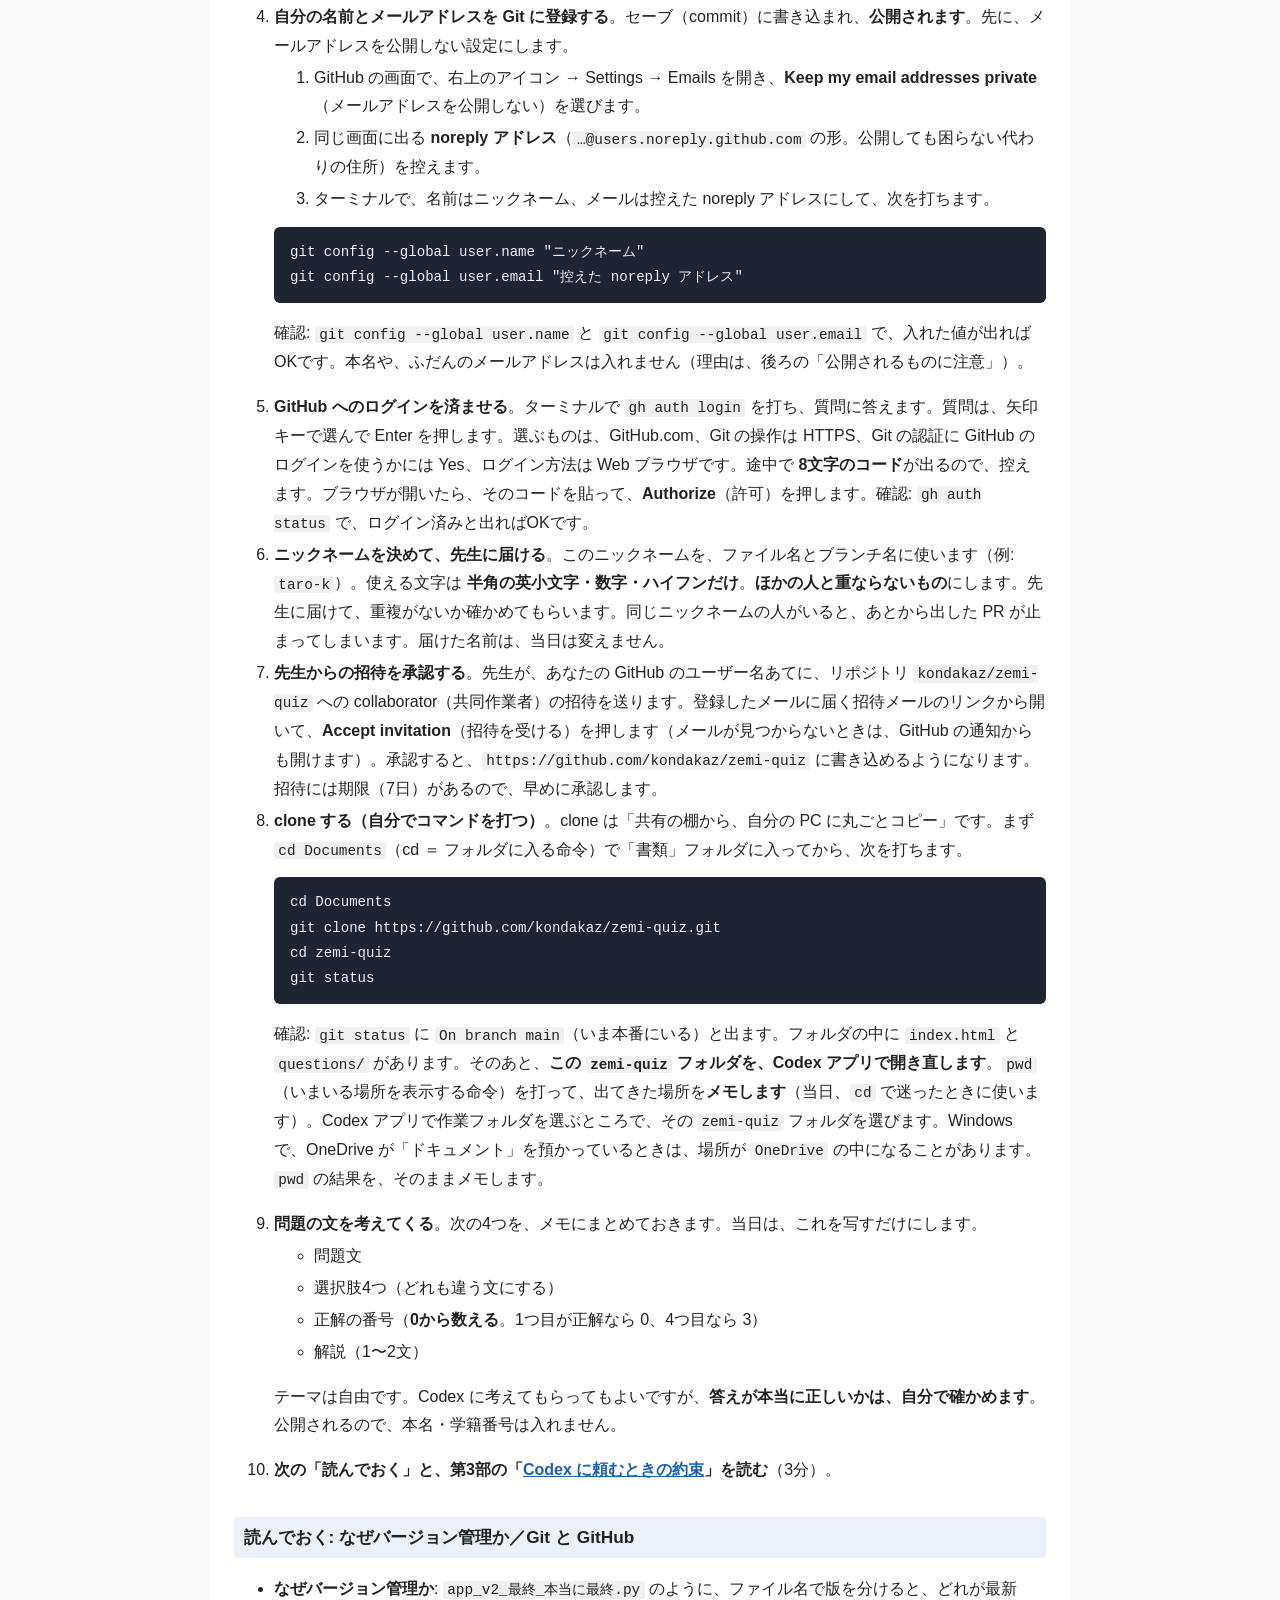
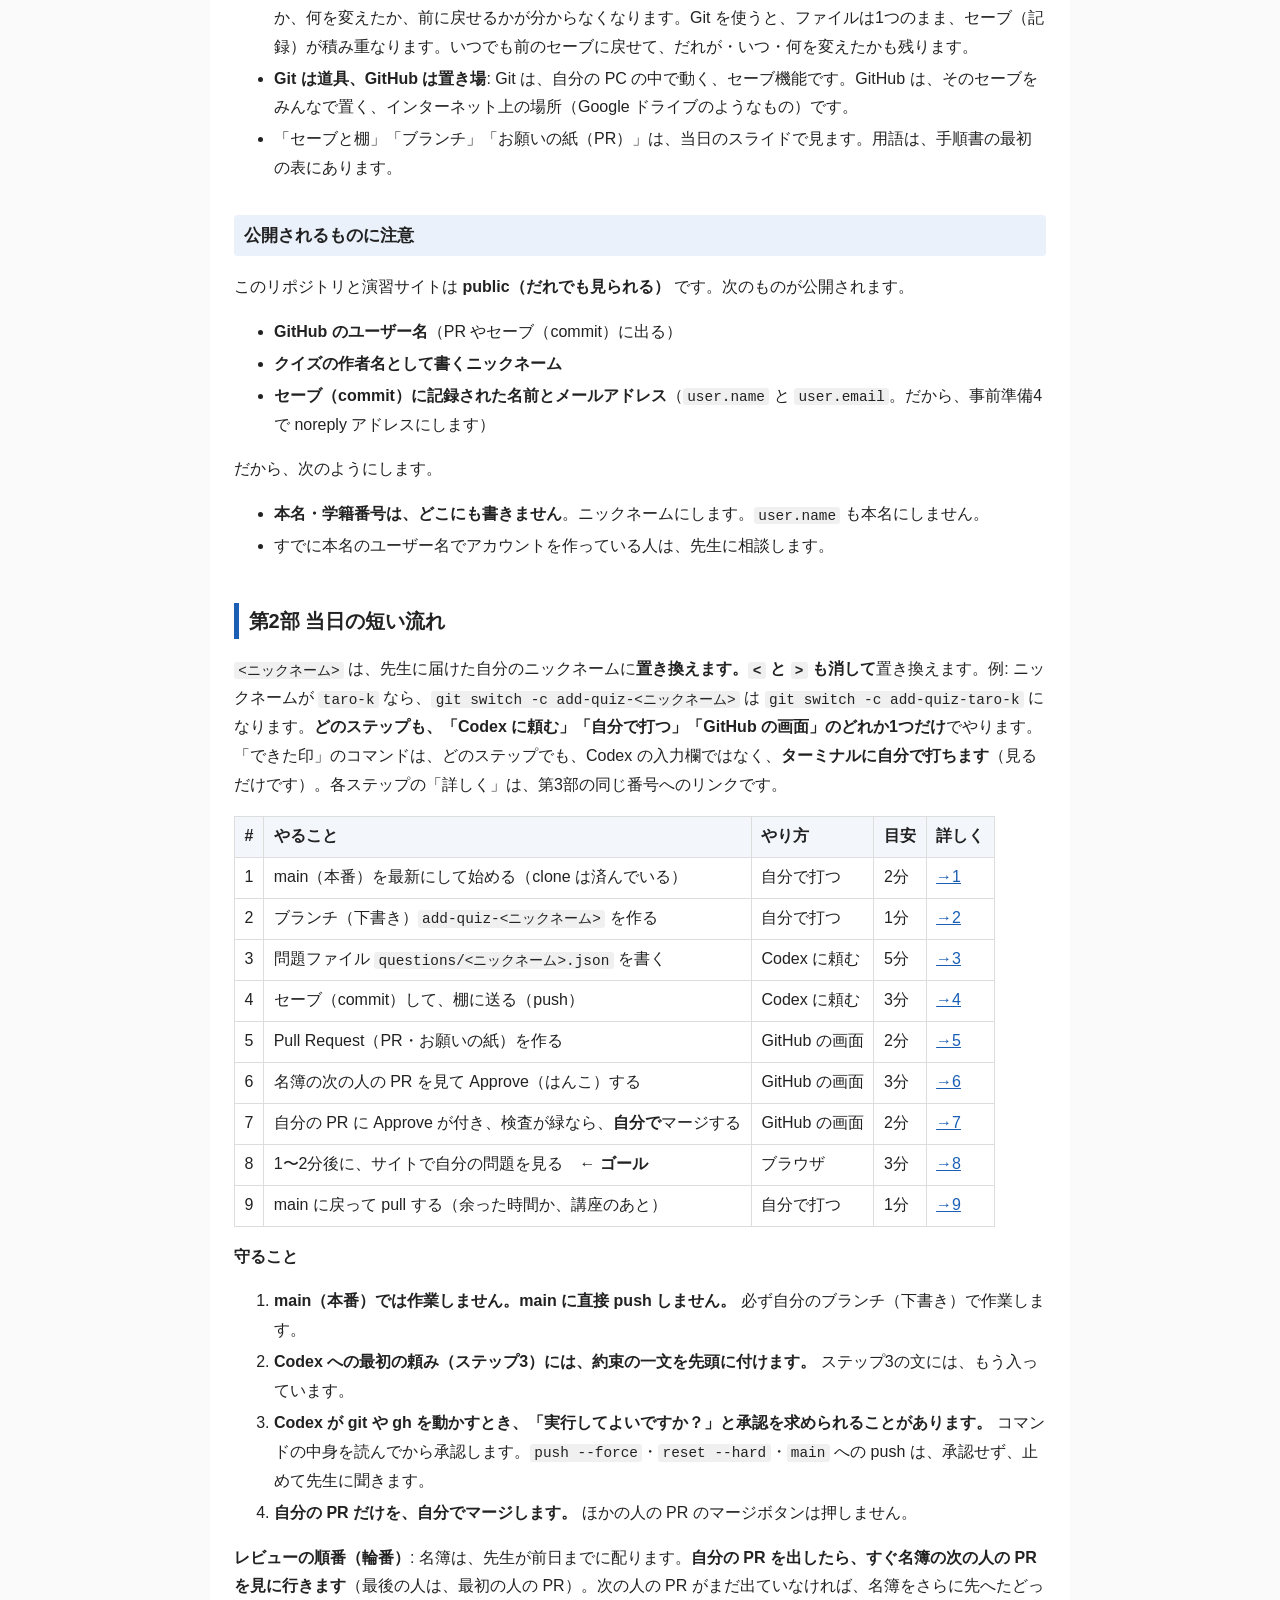
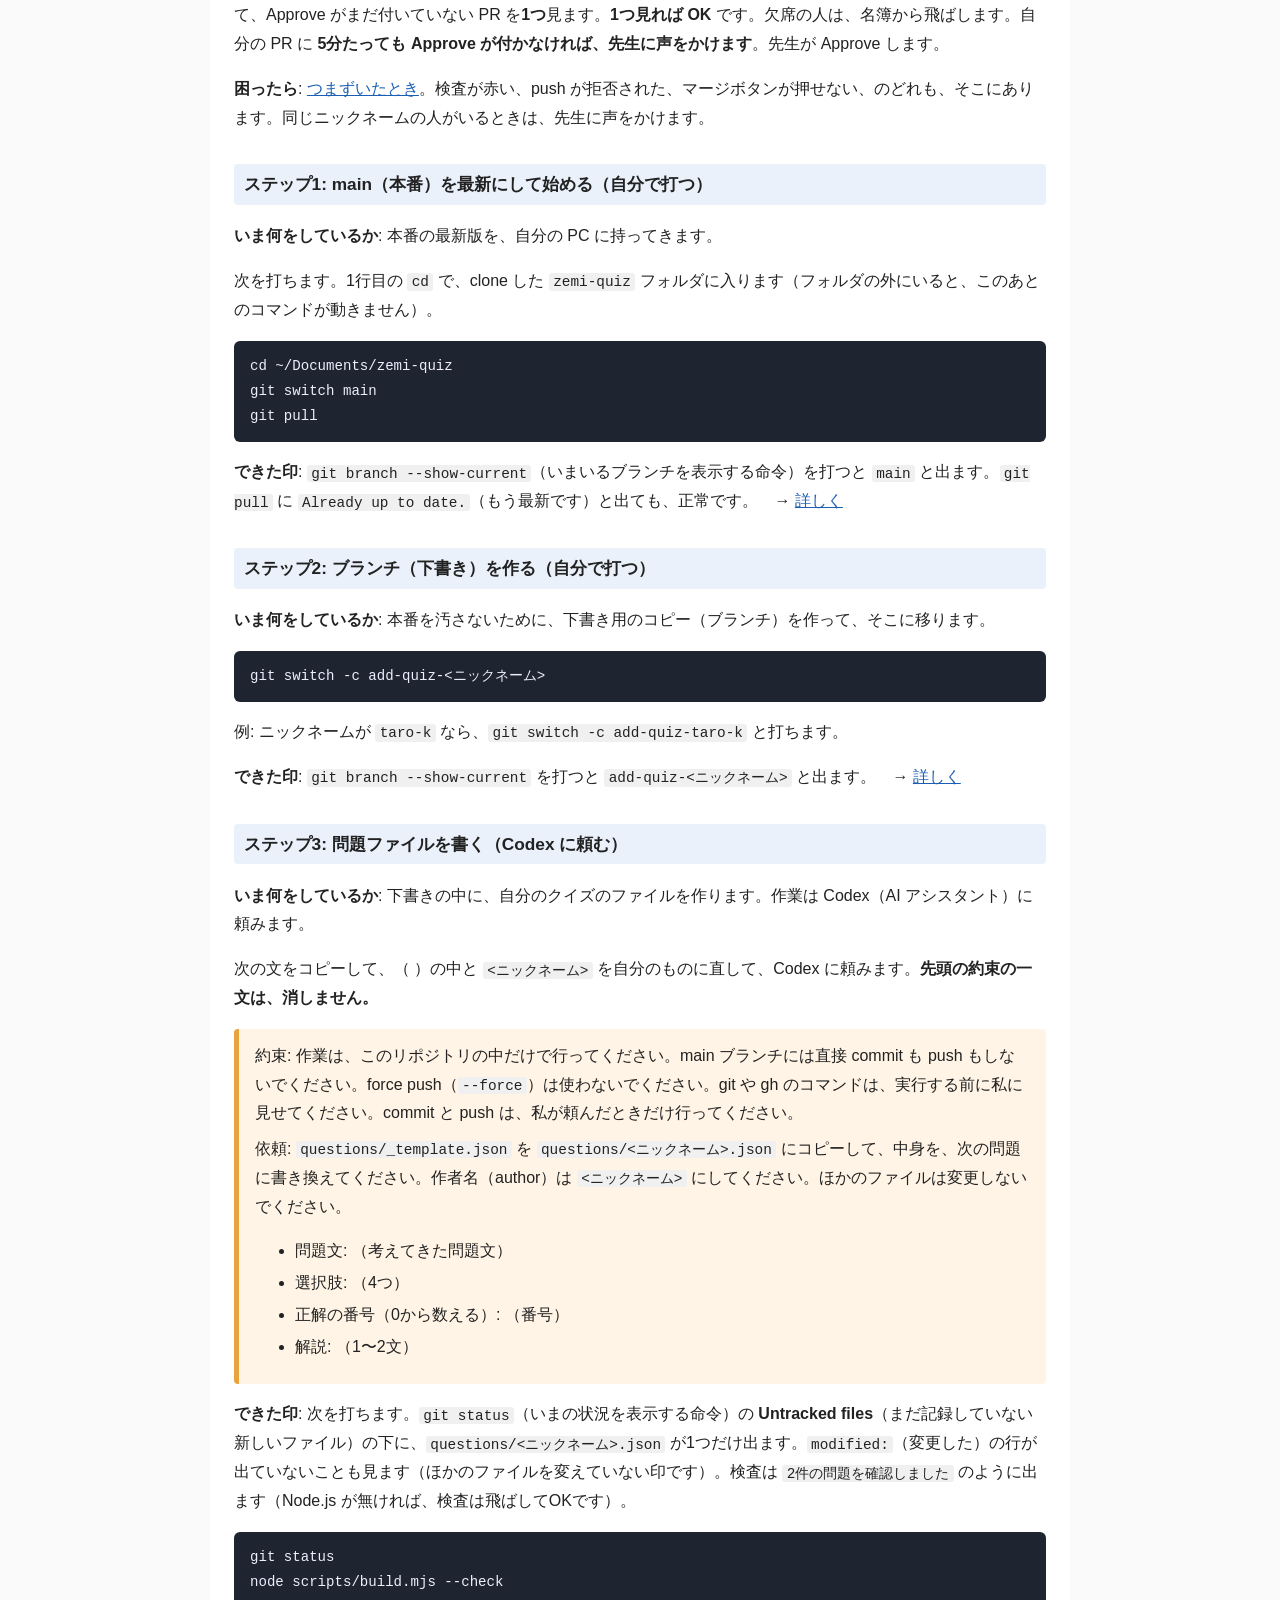
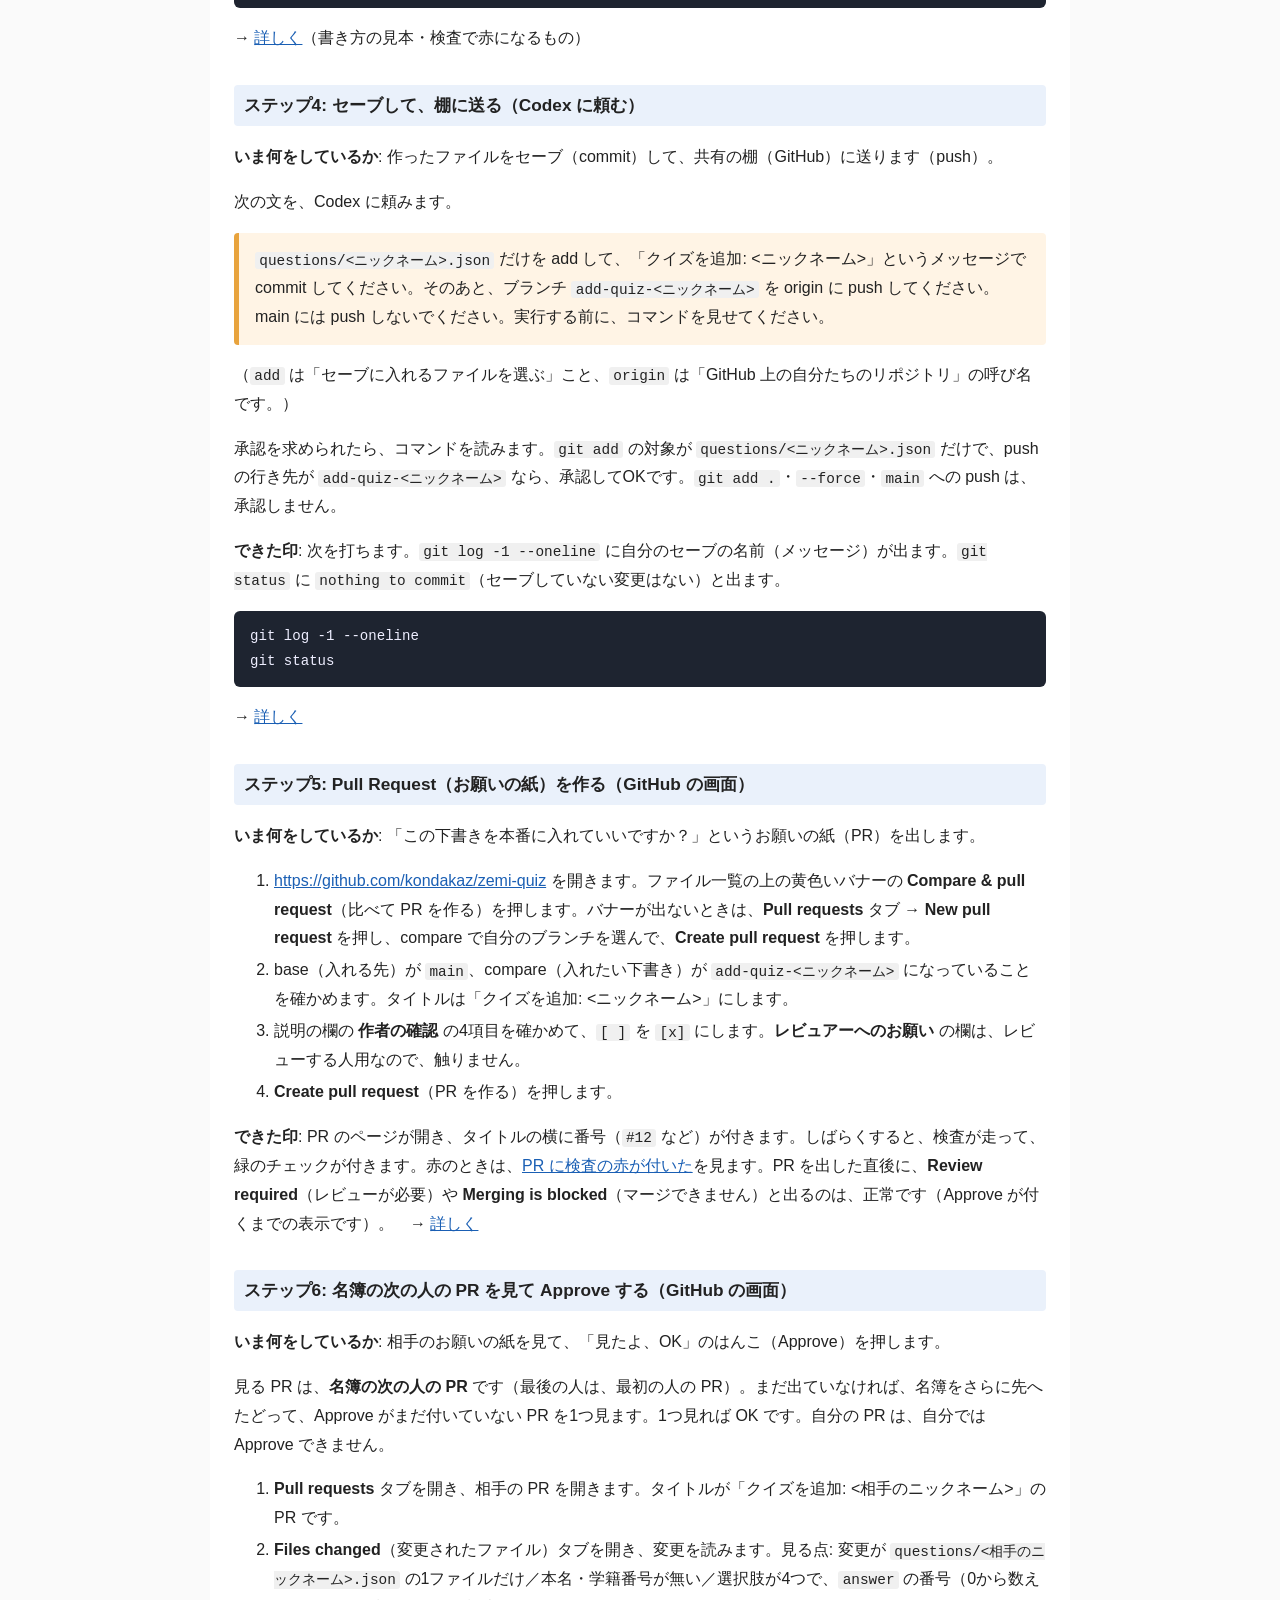
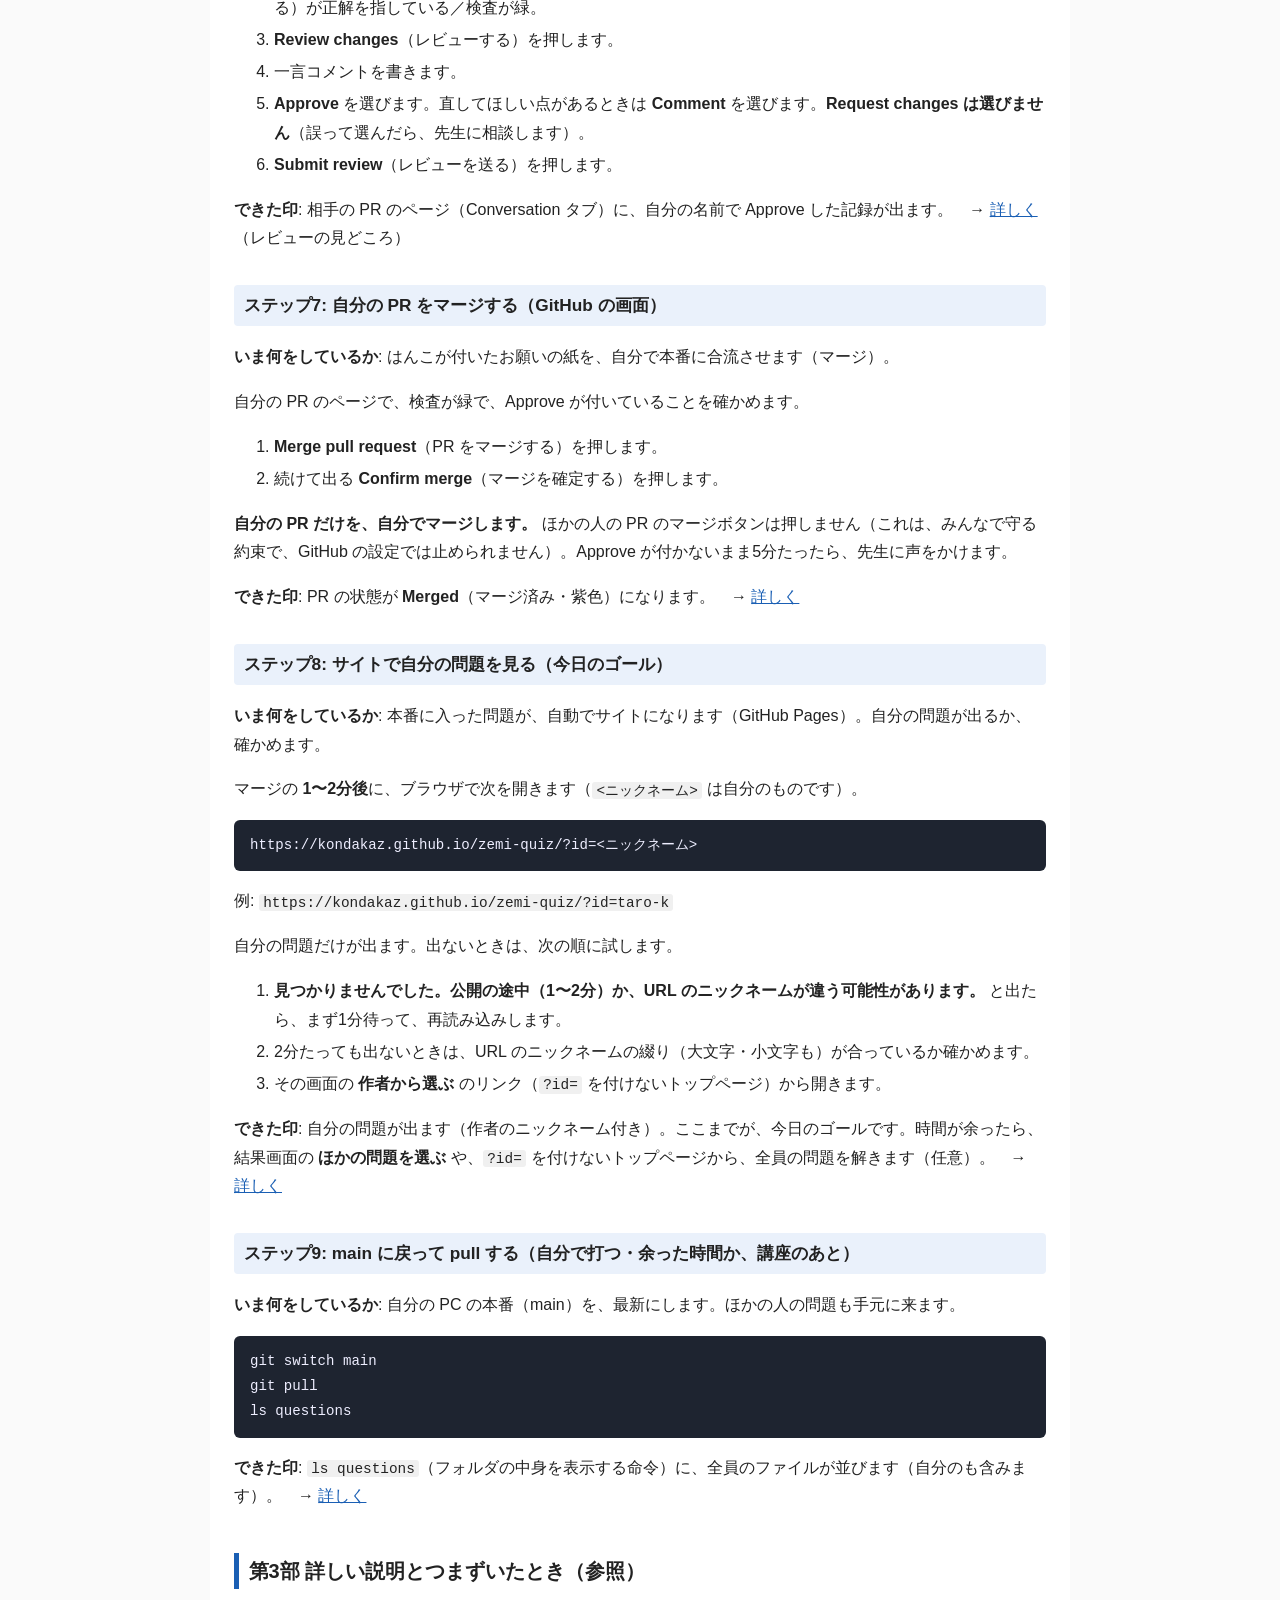
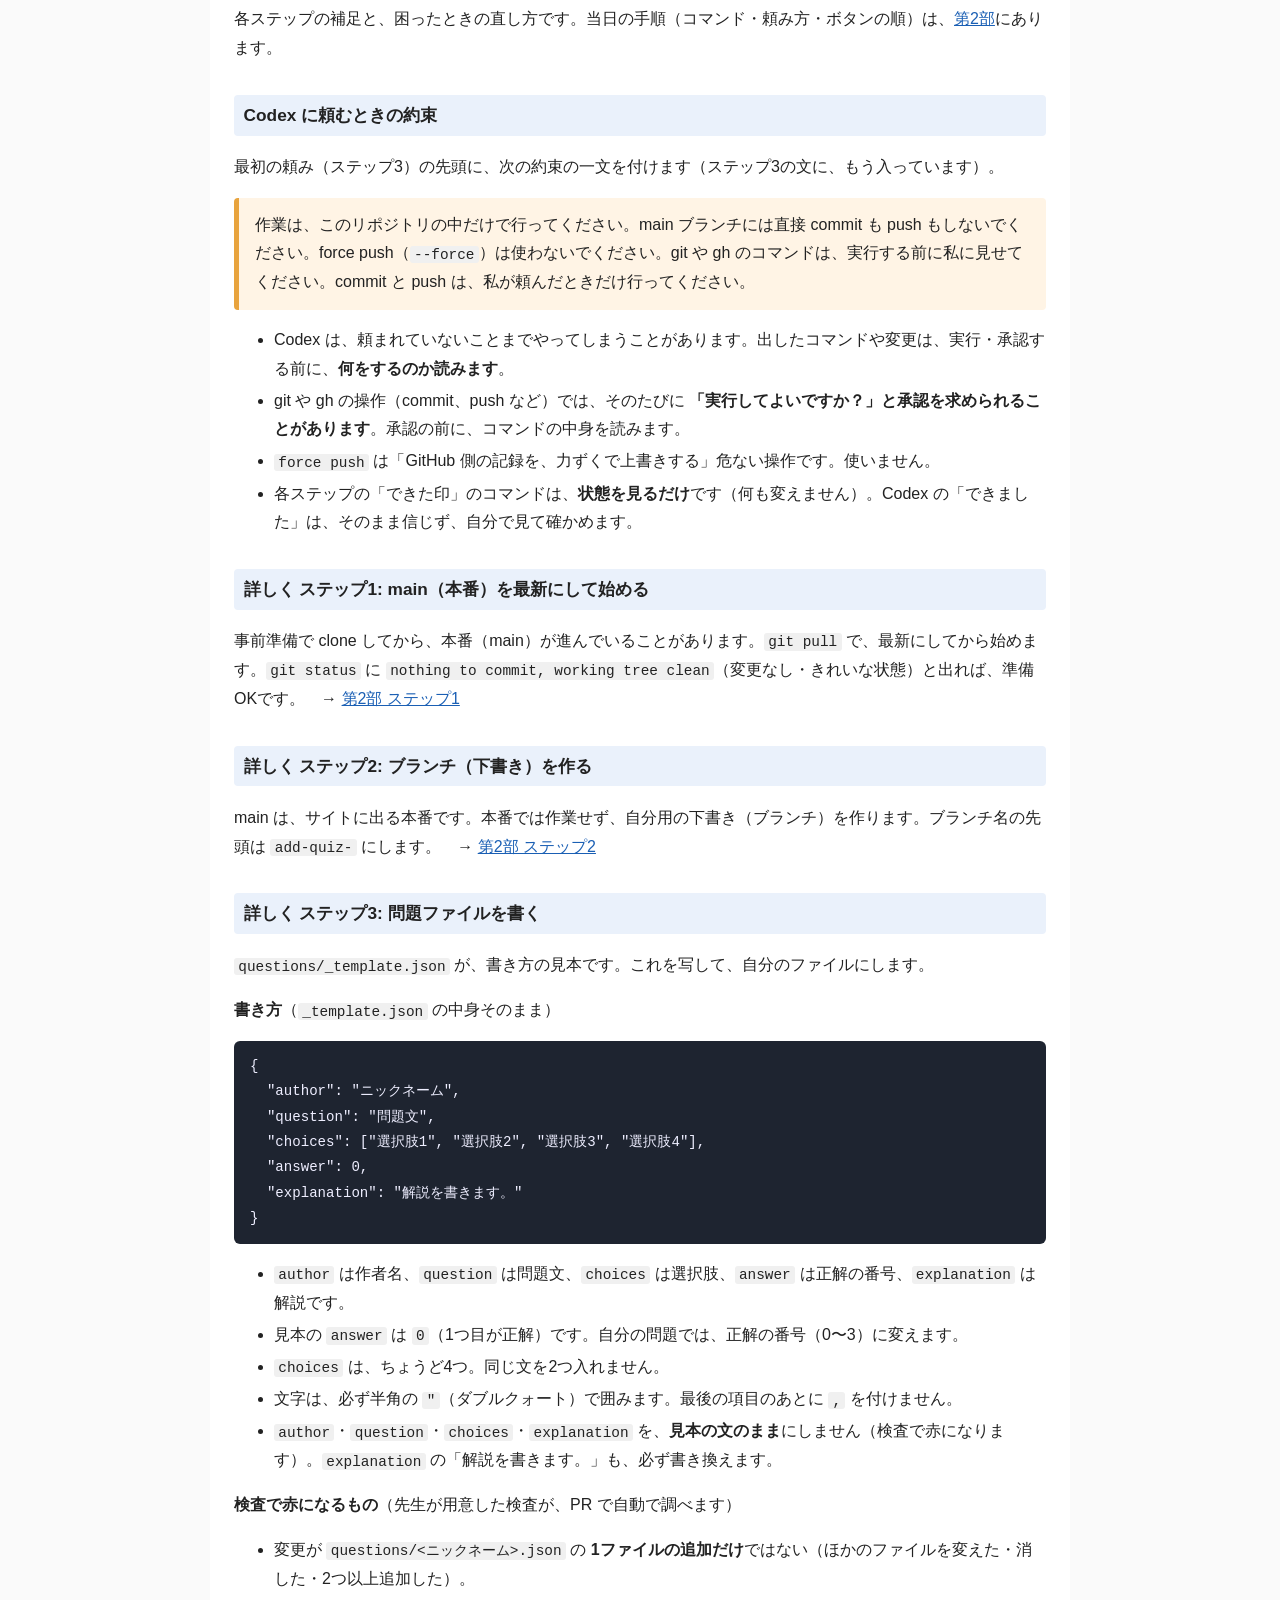
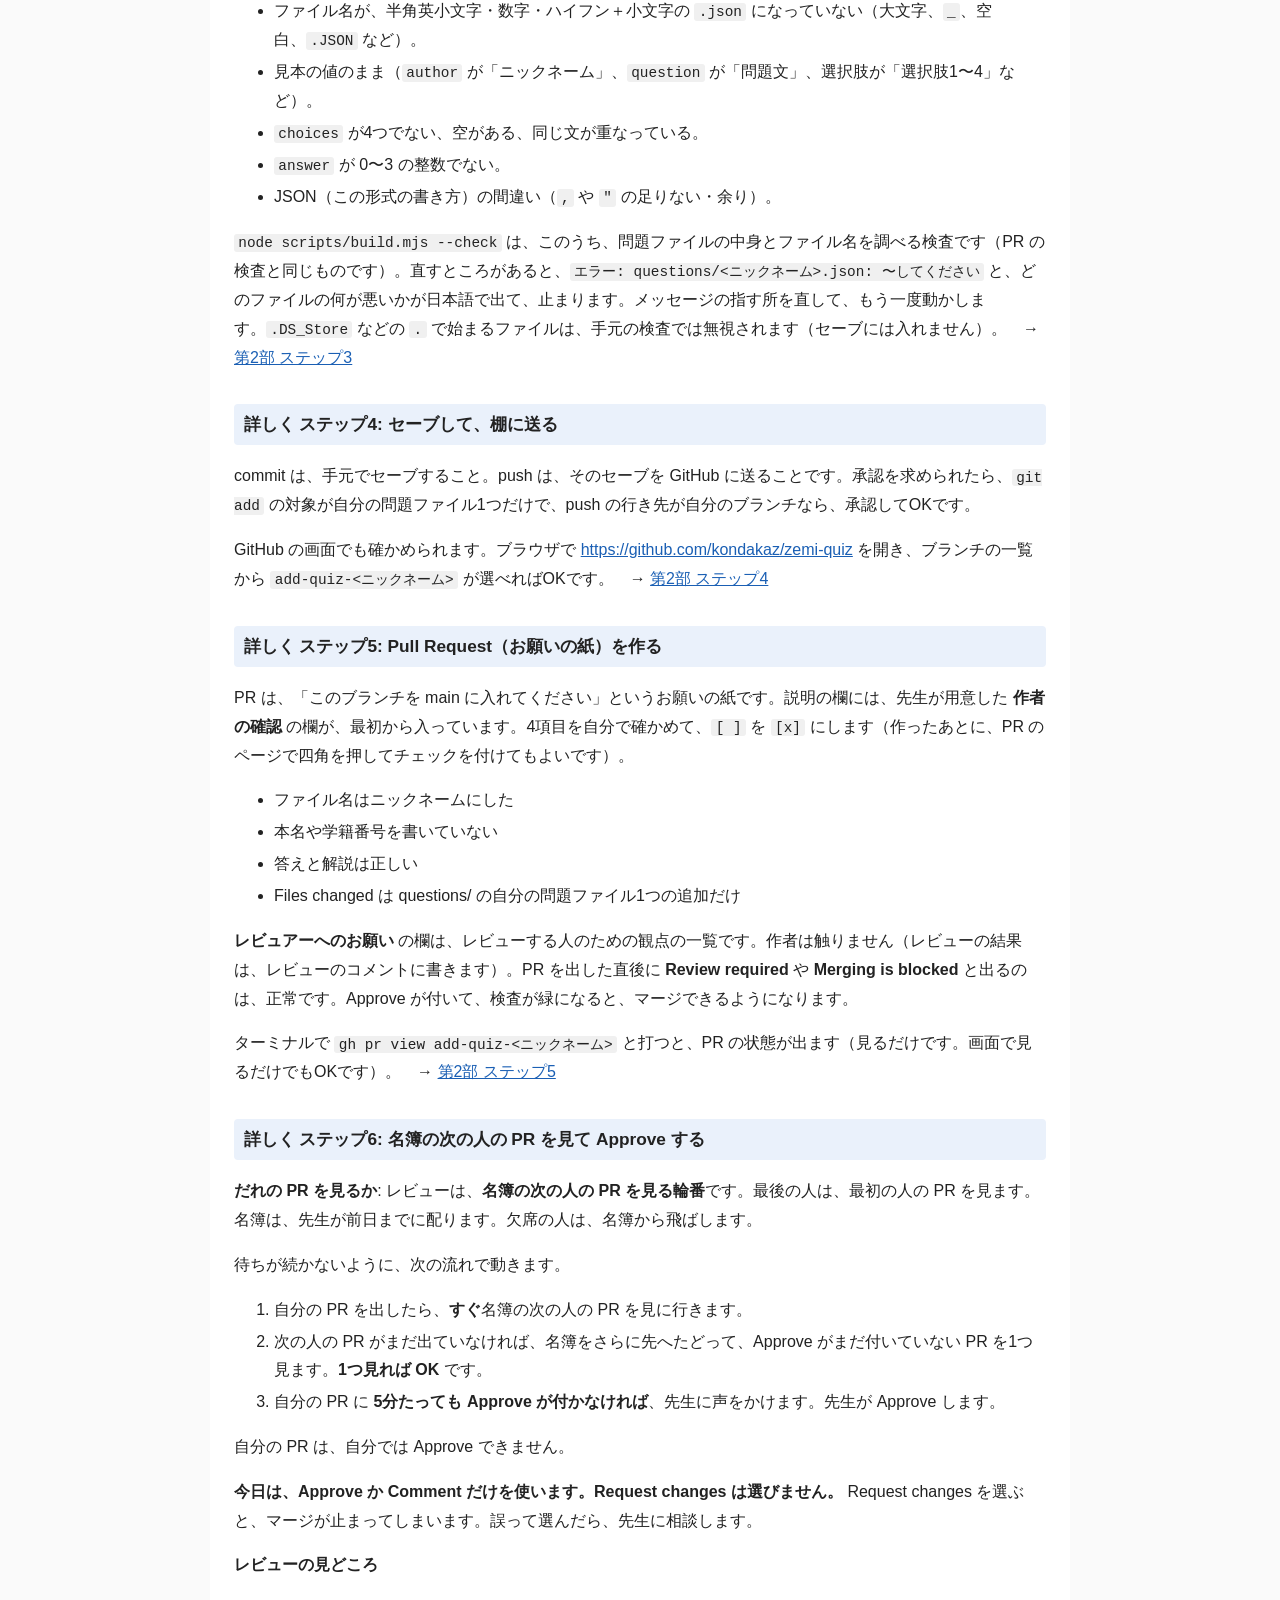
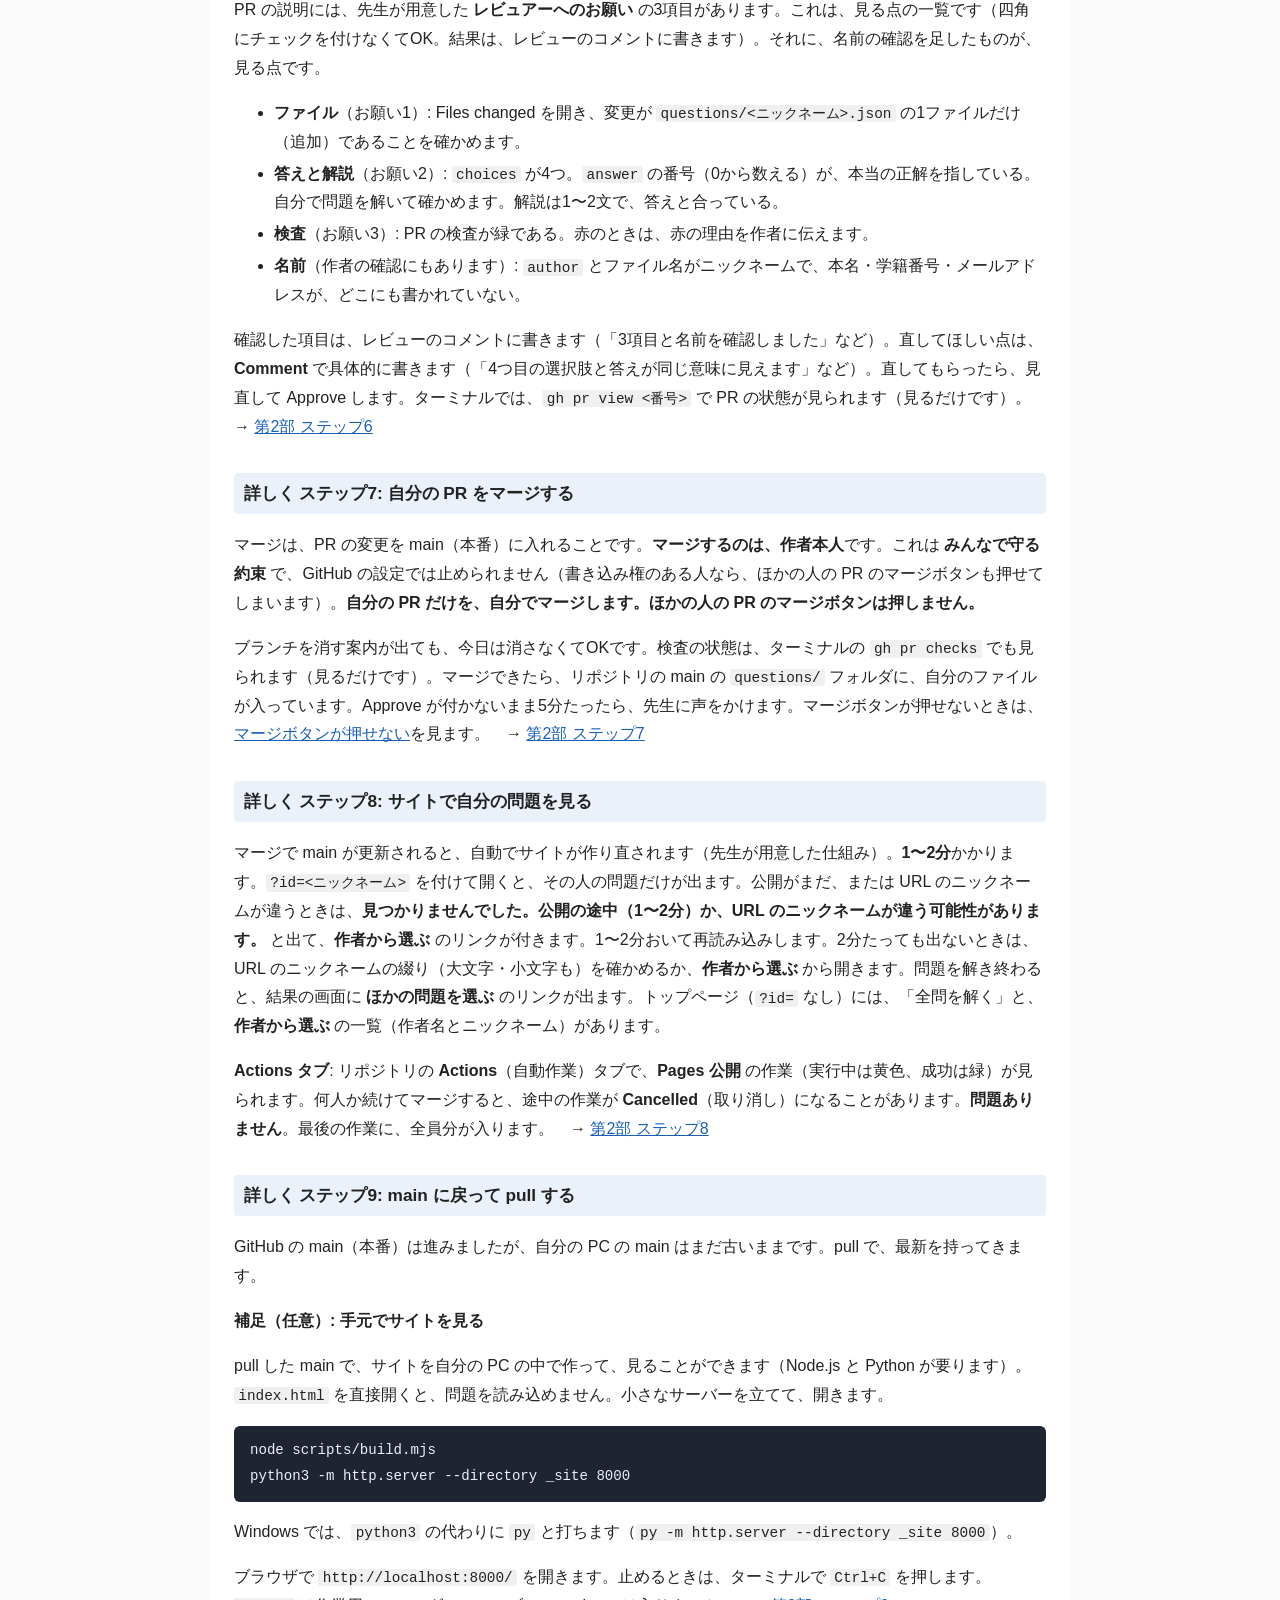
==== commit 573cf9c0: "事前準備（宿題）の説明スライドを追加し、手順書と README からリンク - docs/prep-slides.html（17スライド）を新規追加 - handout.md の第1部冒頭と READ" ====
--- a/docs/handout.html
+++ b/docs/handout.html
@@ -45,6 +45,7 @@
 <table><thead><tr><th style="white-space:nowrap">時間</th><th style="white-space:nowrap">中身</th></tr></thead><tbody><tr><td style="white-space:nowrap">説明 5分</td><td>スライド2〜7（今日のゴール・セーブと棚・ブランチ・お願いの紙（PR）・今日の流れ・公開される注意）を見る。スライド8〜14は、事前に読むか、公開待ちと最後に見る</td></tr><tr><td style="white-space:nowrap">演習 21分</td><td>第2部のステップ1〜8（ステップ8まで進めばゴール。ステップ9は余った時間か、講座のあと）。clone と、問題の文を考えることは、事前に済んでいる前提</td></tr><tr><td>待ち・やり直し 4分</td><td>検査の待ち、はんこ（Approve）の待ち、公開の待ち、検査が赤のときの直し</td></tr></tbody></table>
 <h2 id="第1部-事前準備宿題講座の前に済ませる">第1部 事前準備（宿題・講座の前に済ませる）</h2>
 <p>当日の30分に収めるため、ここは先に済ませます。できていない人は、当日は隣の人の画面を一緒に見て、先生に知らせてください。</p>
+<p>説明スライドもあります: <a href="prep-slides.html">事前準備のスライド</a>（講座の前に見て、家でも見返せます）。</p>
 <ol><li><strong>GitHub アカウントを作る</strong>。作ったら、2要素認証（パスワードのほかに、もう1つ確認する仕組み）をオンにします。GitHub の画面で、右上のアイコン → Settings → Password and authentication → Two-factor authentication → Enable two-factor authentication の順に進みます。スマホの認証アプリ（Google Authenticator や GitHub Mobile など）で、画面の QR コードを読み取ります。リカバリーコード（スマホをなくしたときの救済用の番号）は、必ず保存します。</li>
 <li><strong>Git と GitHub CLI（gh）を入れる</strong>。Git は「セーブする道具」、gh は「ターミナルから GitHub を使う道具」です。
 <ul><li><strong>Mac</strong>: ターミナルで <code>git --version</code> と打ちます。ツールの導入画面が出たら、「インストール」を選びます。gh は <a href="https://cli.github.com">https://cli.github.com</a> から入れます。</li>
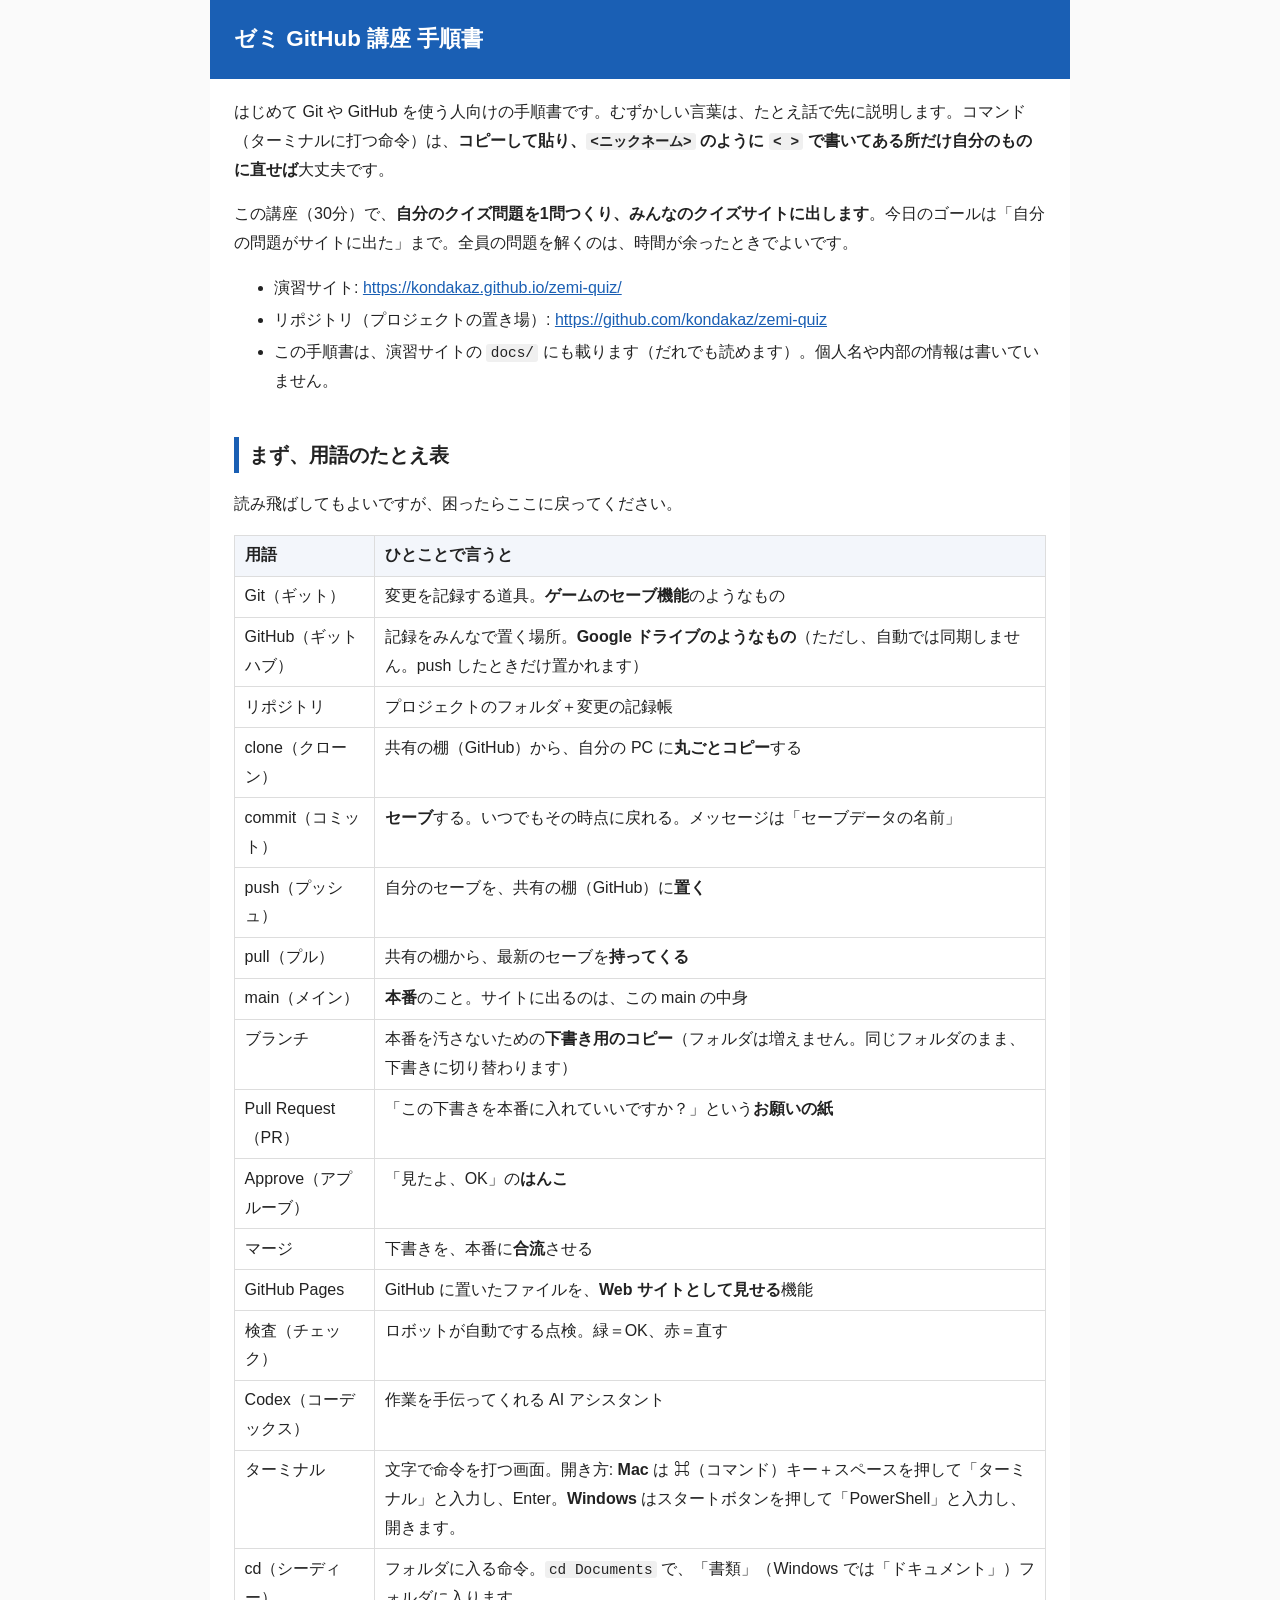
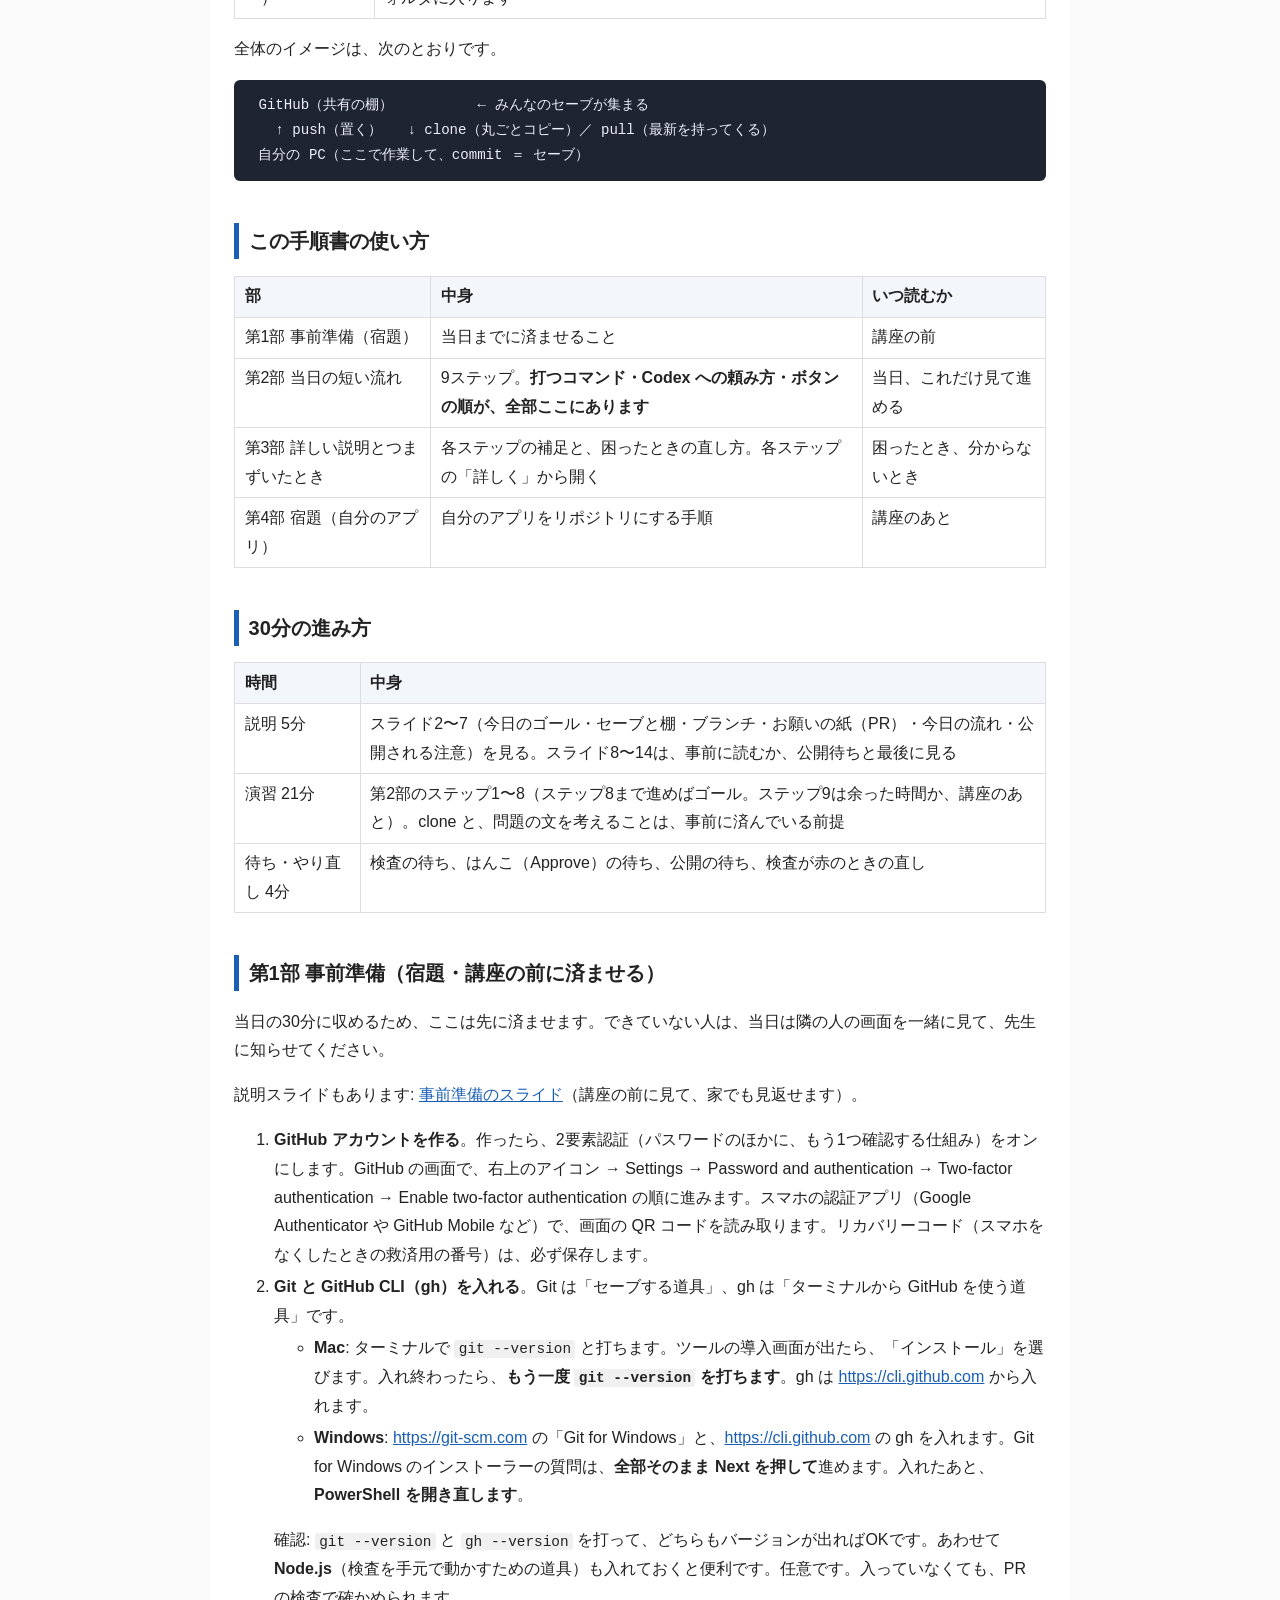
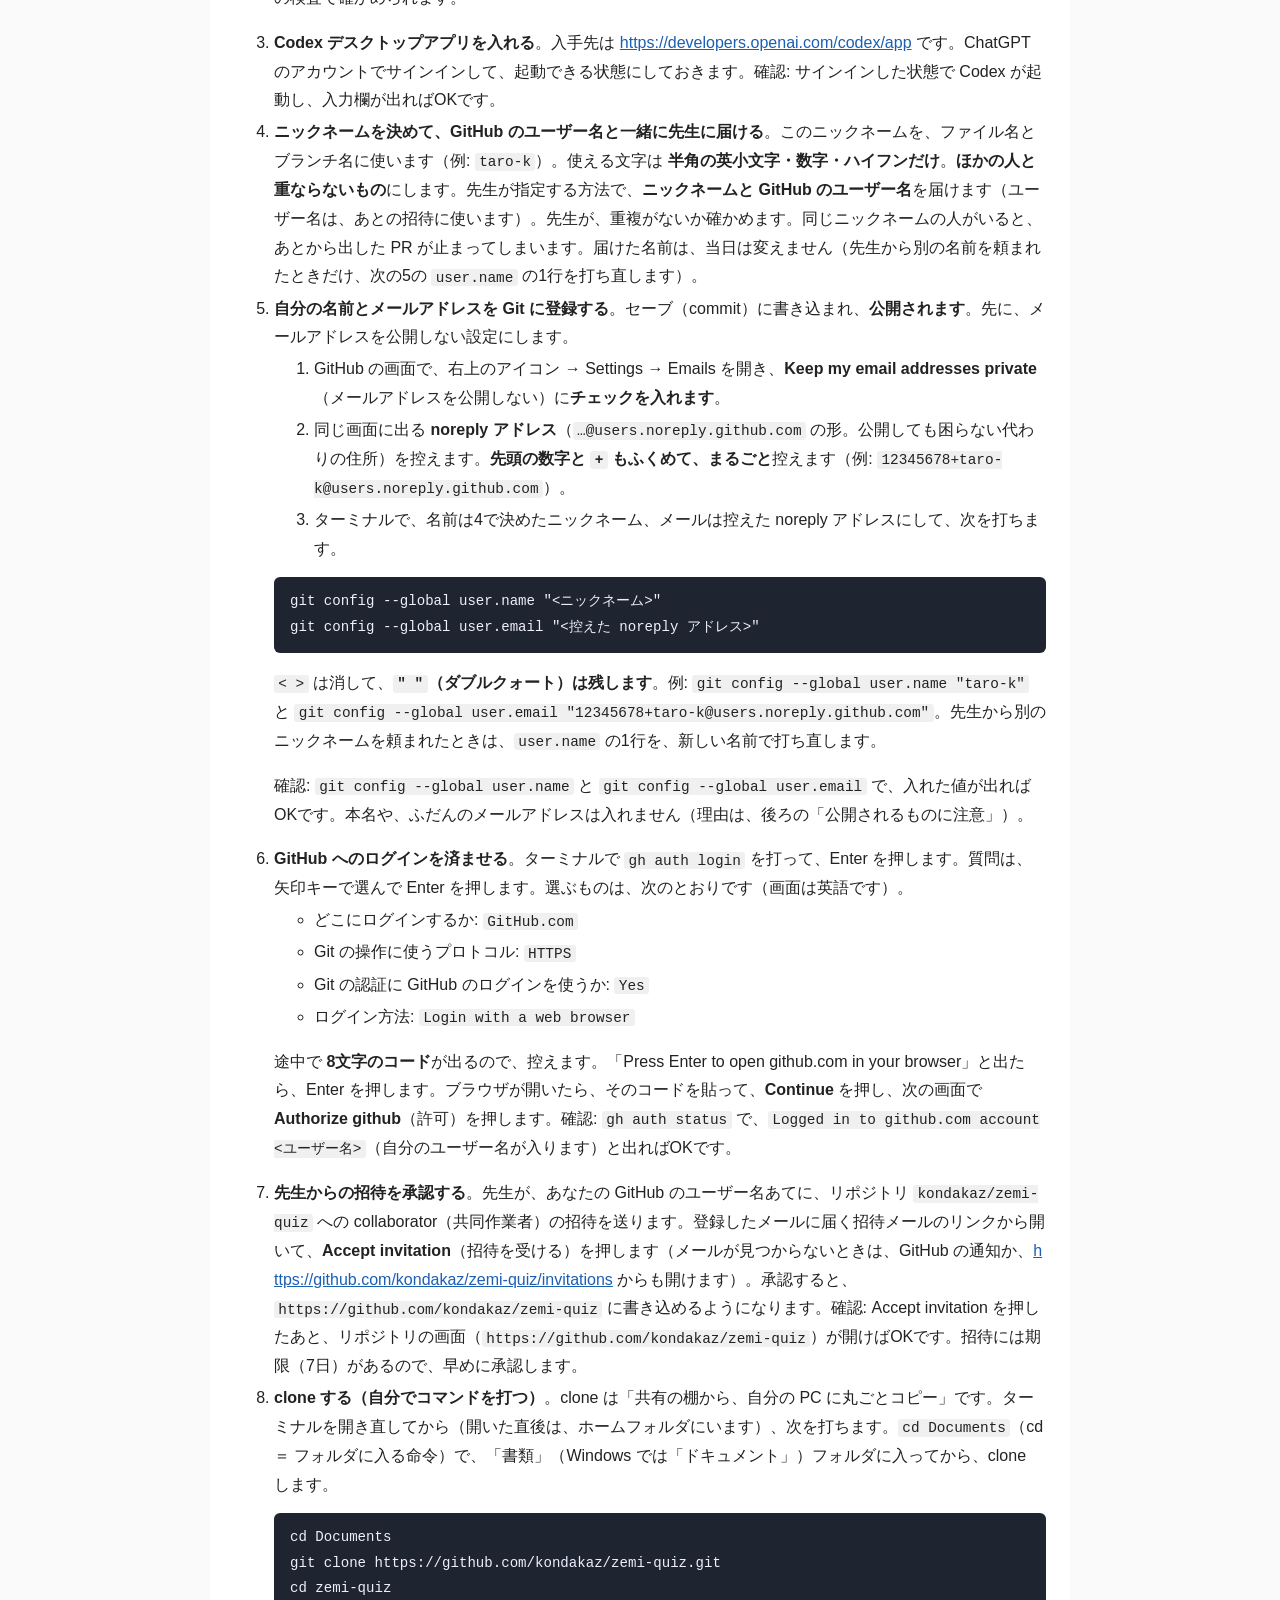
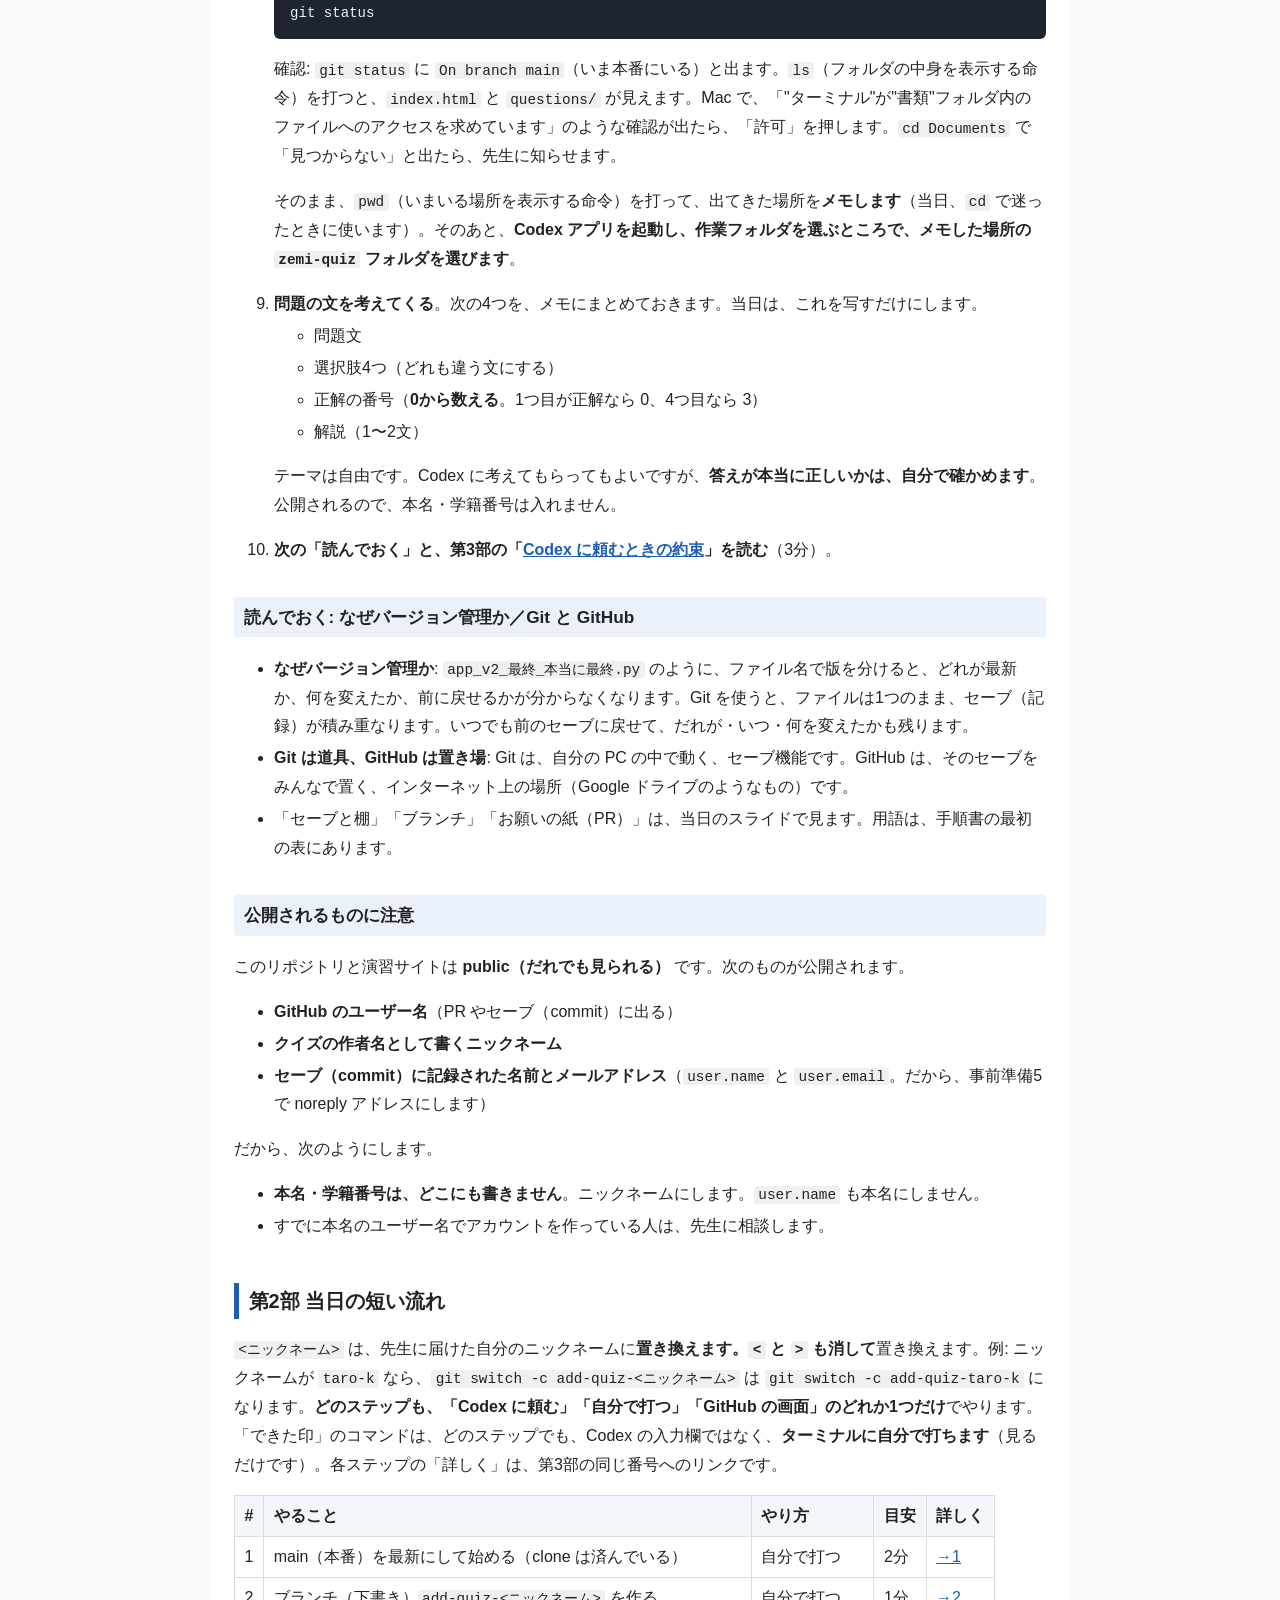
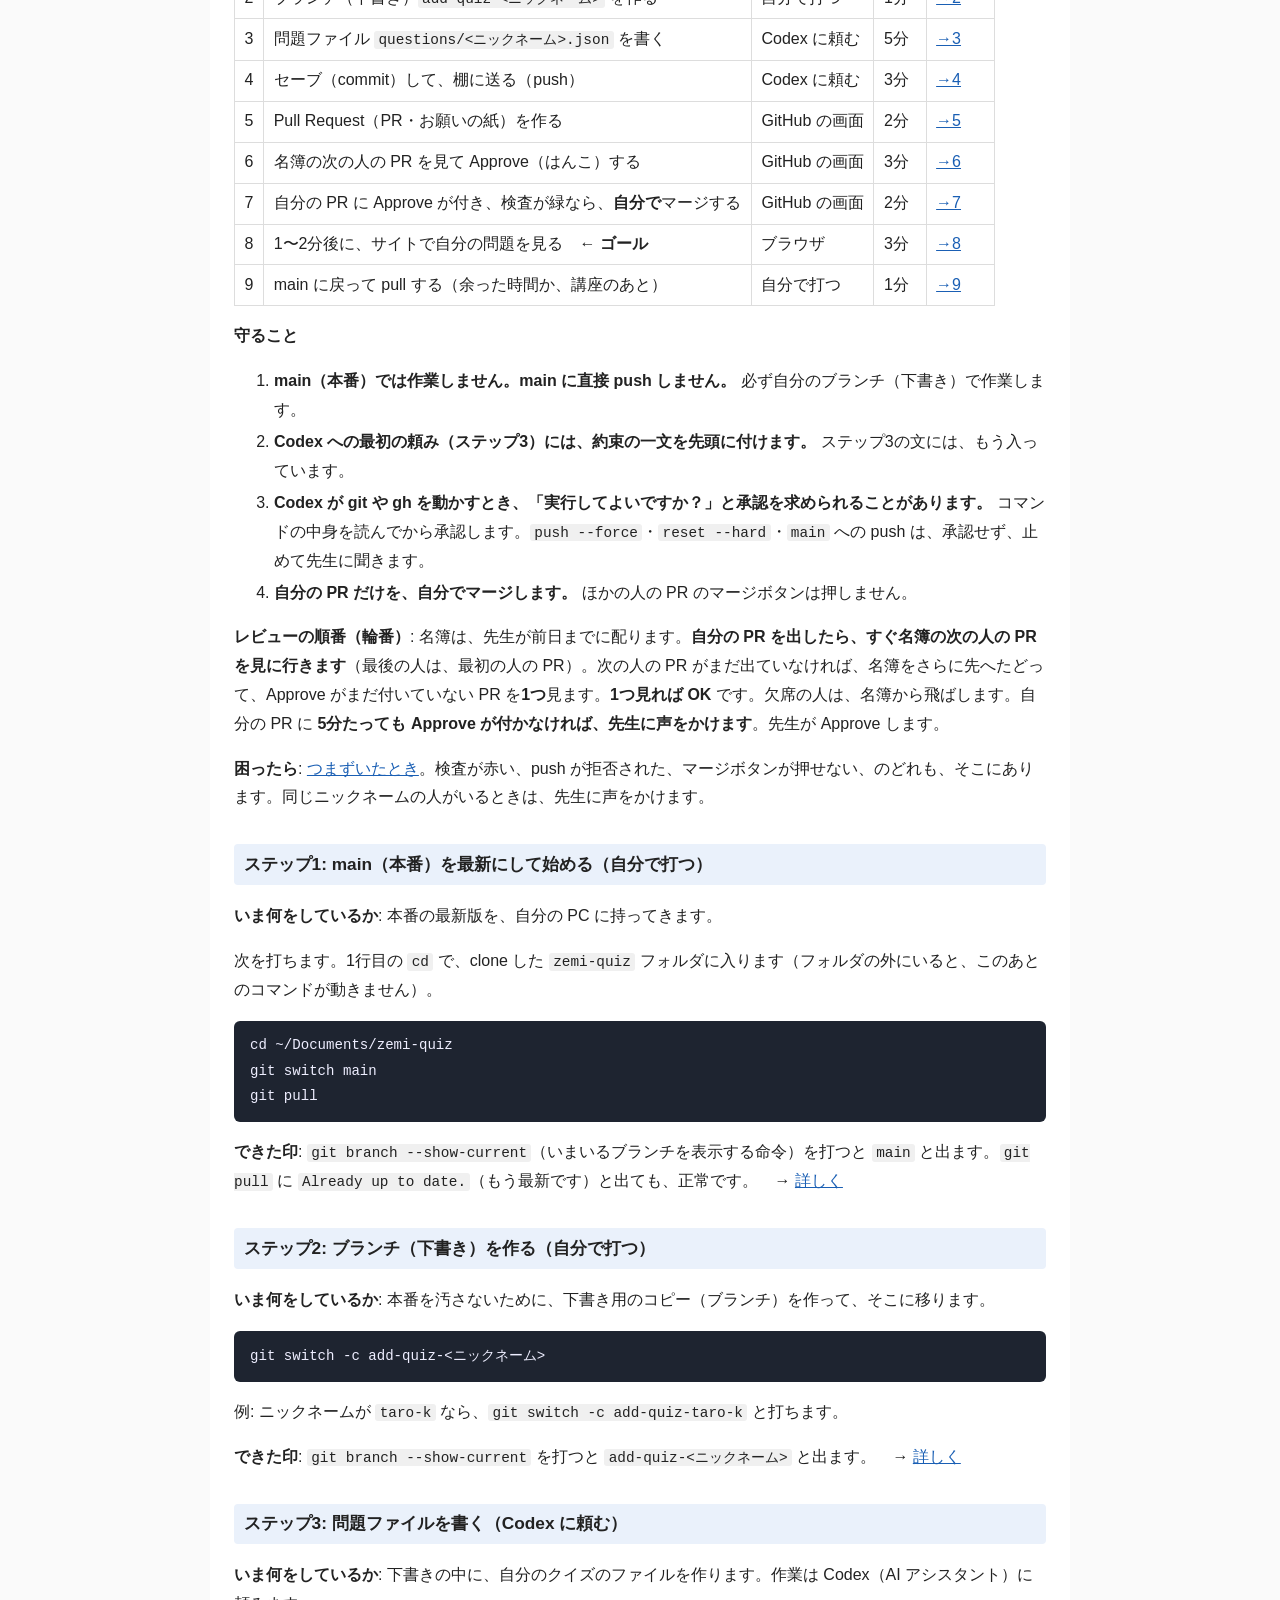
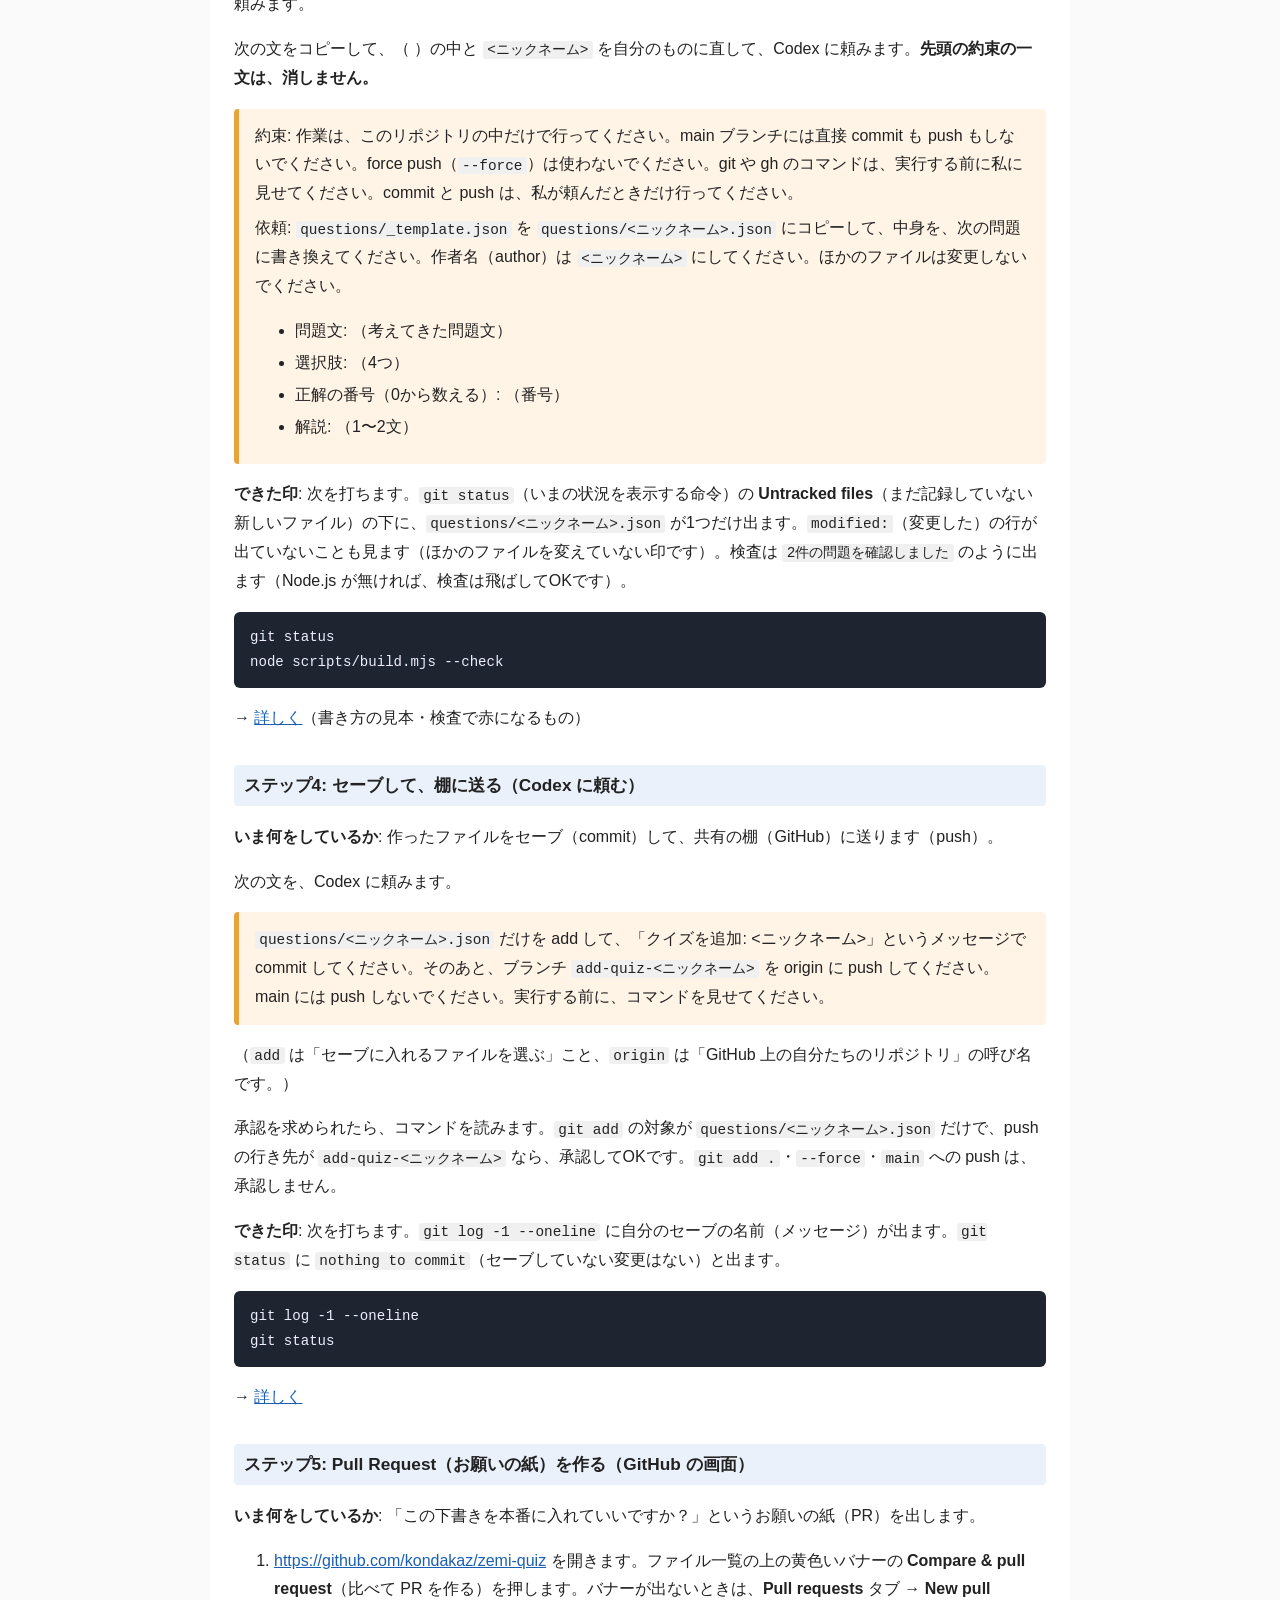
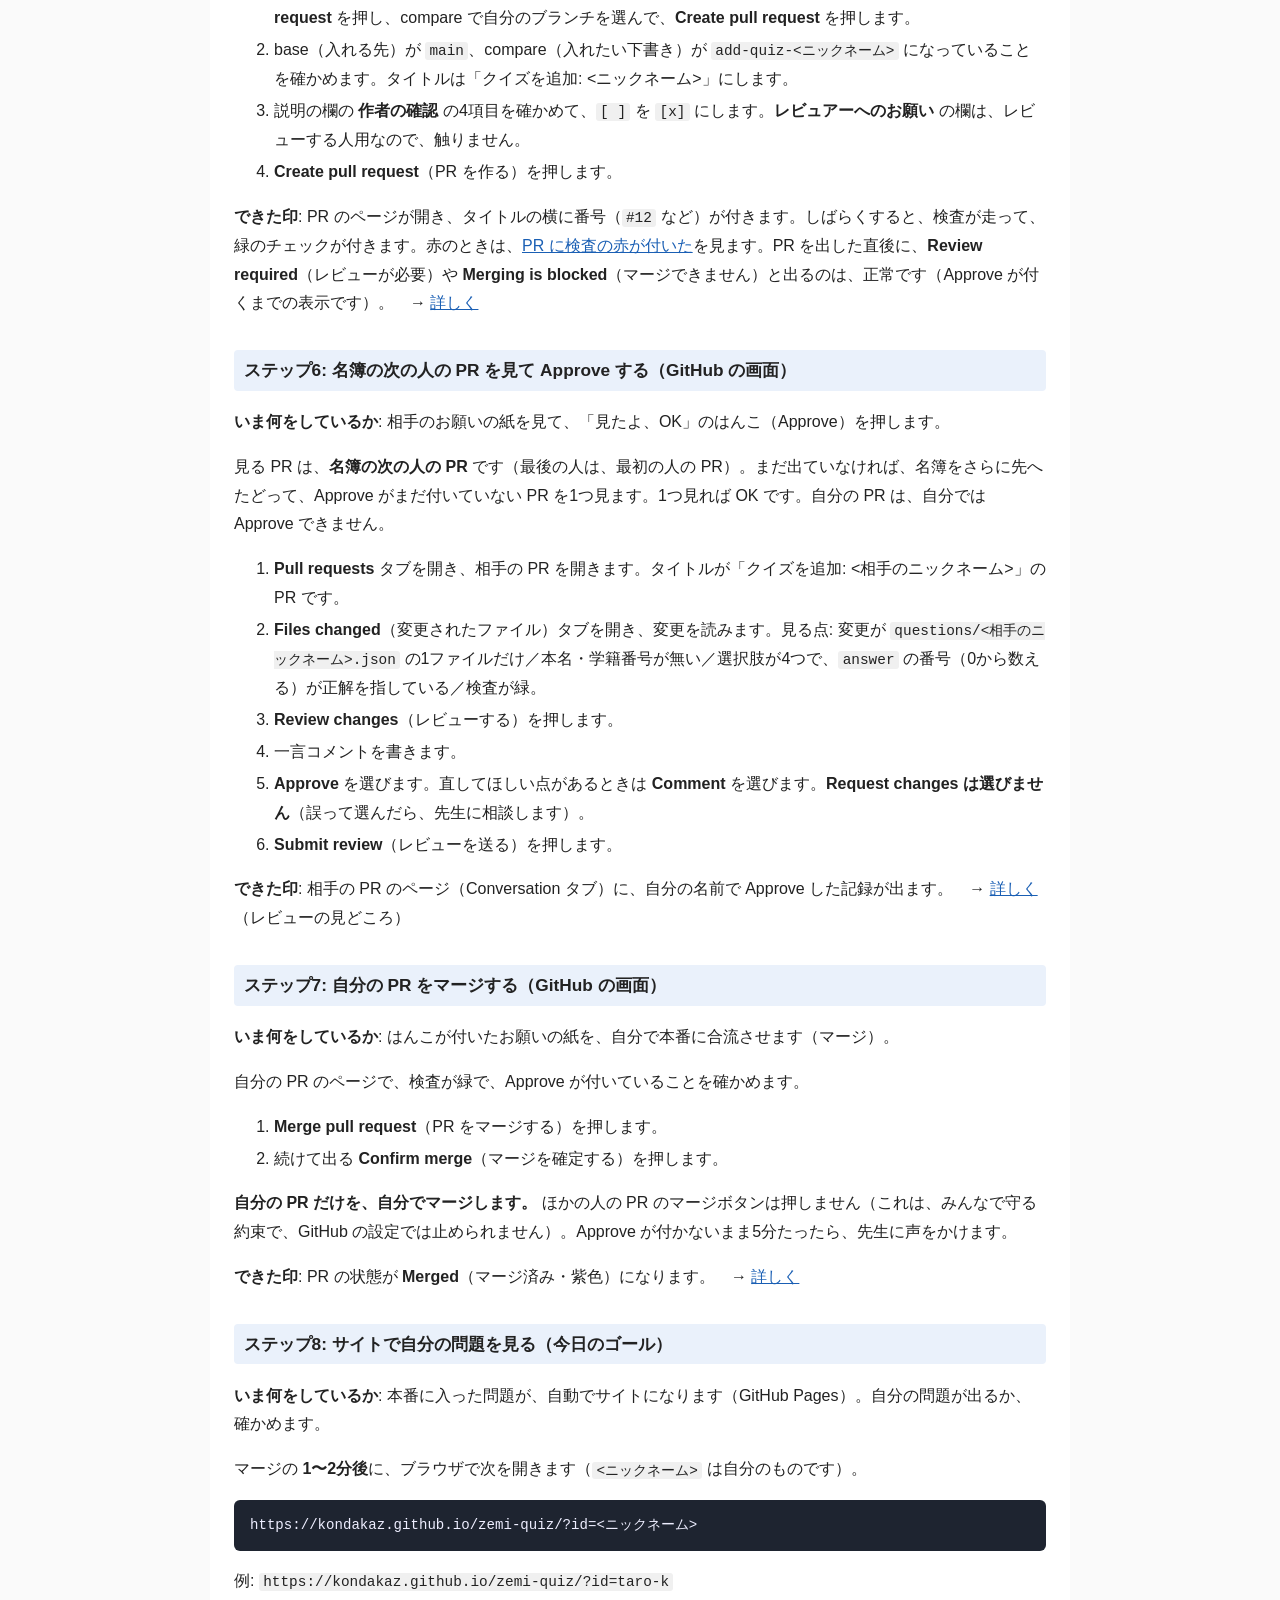
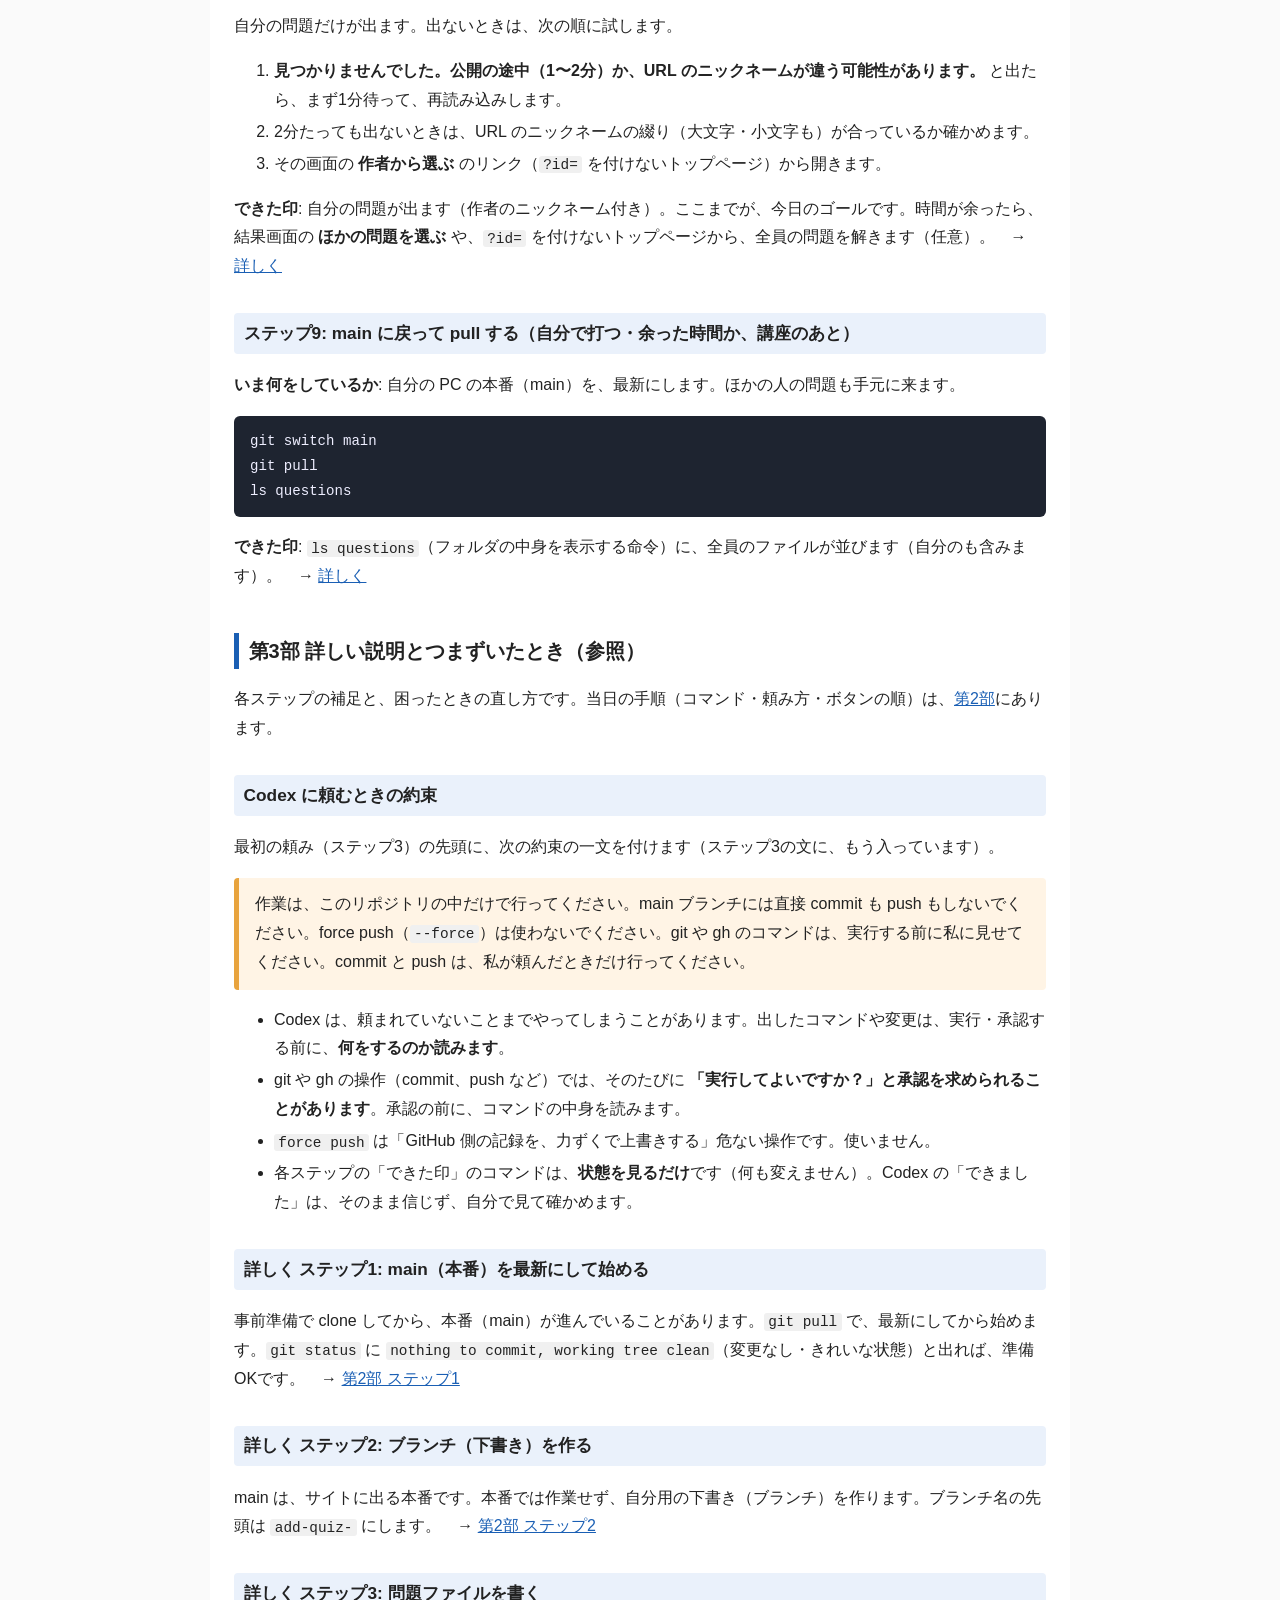
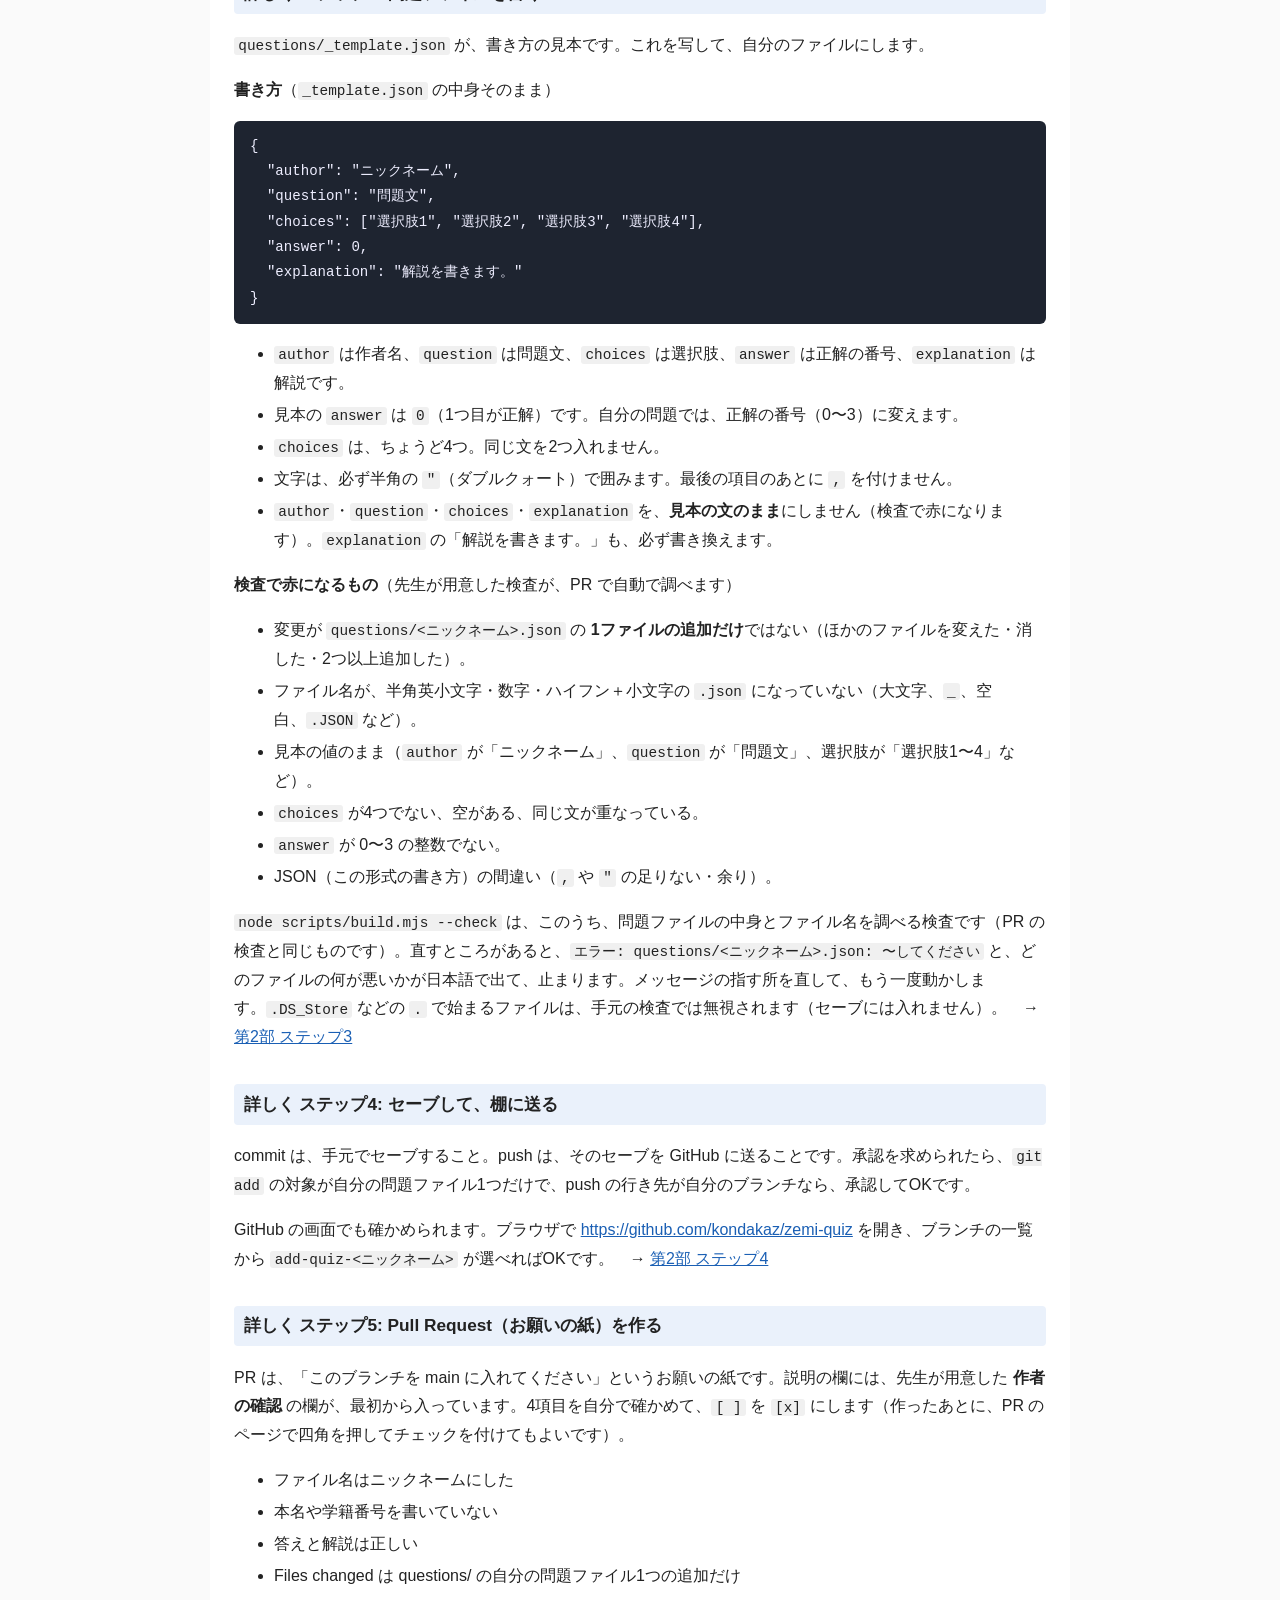
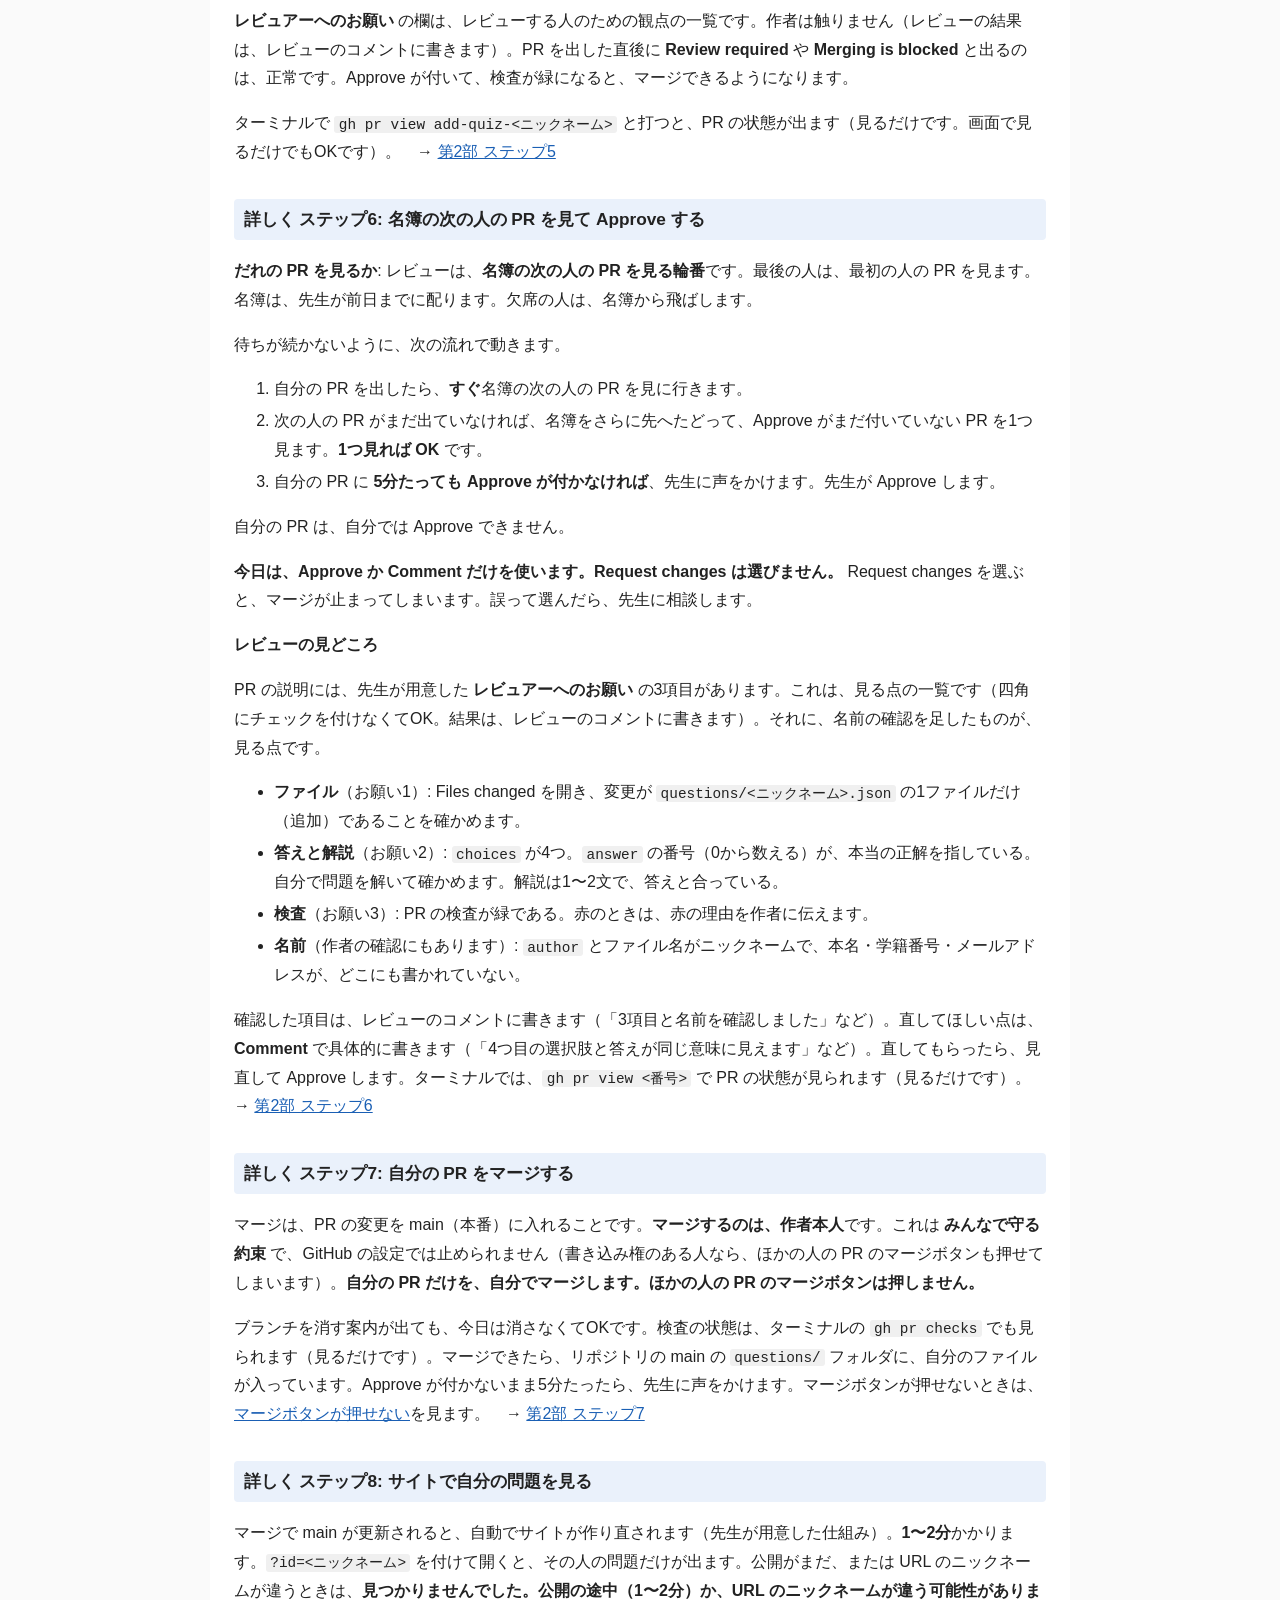
==== commit b74da380: "事前準備を初心者確認の指摘どおりに直す（ニックネームを準備4へ、clone と pwd の順、Codex の入手先ほか） - 手順書の第1部: ニックネームを準備4に繰り上げ（git config は" ====
--- a/docs/handout.html
+++ b/docs/handout.html
@@ -34,7 +34,7 @@
 <li>この手順書は、演習サイトの <code>docs/</code> にも載ります（だれでも読めます）。個人名や内部の情報は書いていません。</li></ul>
 <h2 id="まず用語のたとえ表">まず、用語のたとえ表</h2>
 <p>読み飛ばしてもよいですが、困ったらここに戻ってください。</p>
-<table><thead><tr><th style="white-space:nowrap">用語</th><th style="white-space:nowrap">ひとことで言うと</th></tr></thead><tbody><tr><td>Git（ギット）</td><td>変更を記録する道具。<strong>ゲームのセーブ機能</strong>のようなもの</td></tr><tr><td>GitHub（ギットハブ）</td><td>記録をみんなで置く場所。<strong>Google ドライブのようなもの</strong>（ただし、自動では同期しません。push したときだけ置かれます）</td></tr><tr><td style="white-space:nowrap">リポジトリ</td><td>プロジェクトのフォルダ＋変更の記録帳</td></tr><tr><td>clone（クローン）</td><td>共有の棚（GitHub）から、自分の PC に<strong>丸ごとコピー</strong>する</td></tr><tr><td>commit（コミット）</td><td><strong>セーブ</strong>する。いつでもその時点に戻れる。メッセージは「セーブデータの名前」</td></tr><tr><td>push（プッシュ）</td><td>自分のセーブを、共有の棚（GitHub）に<strong>置く</strong></td></tr><tr><td>pull（プル）</td><td>共有の棚から、最新のセーブを<strong>持ってくる</strong></td></tr><tr><td>main（メイン）</td><td><strong>本番</strong>のこと。サイトに出るのは、この main の中身</td></tr><tr><td style="white-space:nowrap">ブランチ</td><td>本番を汚さないための<strong>下書き用のコピー</strong>（フォルダは増えません。同じフォルダのまま、下書きに切り替わります）</td></tr><tr><td>Pull Request（PR）</td><td>「この下書きを本番に入れていいですか？」という<strong>お願いの紙</strong></td></tr><tr><td>Approve（アプルーブ）</td><td>「見たよ、OK」の<strong>はんこ</strong></td></tr><tr><td style="white-space:nowrap">マージ</td><td>下書きを、本番に<strong>合流</strong>させる</td></tr><tr><td>GitHub Pages</td><td>GitHub に置いたファイルを、<strong>Web サイトとして見せる</strong>機能</td></tr><tr><td>検査（チェック）</td><td>ロボットが自動でする点検。緑＝OK、赤＝直す</td></tr><tr><td>Codex（コーデックス）</td><td>作業を手伝ってくれる AI アシスタント</td></tr><tr><td style="white-space:nowrap">ターミナル</td><td>文字で命令を打つ画面。開き方: <strong>Mac</strong> は ⌘（コマンド）キー＋スペースを押して「ターミナル」と入力し、Enter。<strong>Windows</strong> はスタートボタンを押して「PowerShell」と入力し、開きます。</td></tr><tr><td>cd（シーディー）</td><td>フォルダに入る命令。<code>cd Documents</code> で、「書類」フォルダに入ります</td></tr></tbody></table>
+<table><thead><tr><th style="white-space:nowrap">用語</th><th style="white-space:nowrap">ひとことで言うと</th></tr></thead><tbody><tr><td>Git（ギット）</td><td>変更を記録する道具。<strong>ゲームのセーブ機能</strong>のようなもの</td></tr><tr><td>GitHub（ギットハブ）</td><td>記録をみんなで置く場所。<strong>Google ドライブのようなもの</strong>（ただし、自動では同期しません。push したときだけ置かれます）</td></tr><tr><td style="white-space:nowrap">リポジトリ</td><td>プロジェクトのフォルダ＋変更の記録帳</td></tr><tr><td>clone（クローン）</td><td>共有の棚（GitHub）から、自分の PC に<strong>丸ごとコピー</strong>する</td></tr><tr><td>commit（コミット）</td><td><strong>セーブ</strong>する。いつでもその時点に戻れる。メッセージは「セーブデータの名前」</td></tr><tr><td>push（プッシュ）</td><td>自分のセーブを、共有の棚（GitHub）に<strong>置く</strong></td></tr><tr><td>pull（プル）</td><td>共有の棚から、最新のセーブを<strong>持ってくる</strong></td></tr><tr><td>main（メイン）</td><td><strong>本番</strong>のこと。サイトに出るのは、この main の中身</td></tr><tr><td style="white-space:nowrap">ブランチ</td><td>本番を汚さないための<strong>下書き用のコピー</strong>（フォルダは増えません。同じフォルダのまま、下書きに切り替わります）</td></tr><tr><td>Pull Request（PR）</td><td>「この下書きを本番に入れていいですか？」という<strong>お願いの紙</strong></td></tr><tr><td>Approve（アプルーブ）</td><td>「見たよ、OK」の<strong>はんこ</strong></td></tr><tr><td style="white-space:nowrap">マージ</td><td>下書きを、本番に<strong>合流</strong>させる</td></tr><tr><td>GitHub Pages</td><td>GitHub に置いたファイルを、<strong>Web サイトとして見せる</strong>機能</td></tr><tr><td>検査（チェック）</td><td>ロボットが自動でする点検。緑＝OK、赤＝直す</td></tr><tr><td>Codex（コーデックス）</td><td>作業を手伝ってくれる AI アシスタント</td></tr><tr><td style="white-space:nowrap">ターミナル</td><td>文字で命令を打つ画面。開き方: <strong>Mac</strong> は ⌘（コマンド）キー＋スペースを押して「ターミナル」と入力し、Enter。<strong>Windows</strong> はスタートボタンを押して「PowerShell」と入力し、開きます。</td></tr><tr><td>cd（シーディー）</td><td>フォルダに入る命令。<code>cd Documents</code> で、「書類」（Windows では「ドキュメント」）フォルダに入ります</td></tr></tbody></table>
 <p>全体のイメージは、次のとおりです。</p>
 <pre><code> GitHub（共有の棚）          ← みんなのセーブが集まる
    ↑ push（置く）   ↓ clone（丸ごとコピー）／ pull（最新を持ってくる）
@@ -48,28 +48,36 @@
 <p>説明スライドもあります: <a href="prep-slides.html">事前準備のスライド</a>（講座の前に見て、家でも見返せます）。</p>
 <ol><li><strong>GitHub アカウントを作る</strong>。作ったら、2要素認証（パスワードのほかに、もう1つ確認する仕組み）をオンにします。GitHub の画面で、右上のアイコン → Settings → Password and authentication → Two-factor authentication → Enable two-factor authentication の順に進みます。スマホの認証アプリ（Google Authenticator や GitHub Mobile など）で、画面の QR コードを読み取ります。リカバリーコード（スマホをなくしたときの救済用の番号）は、必ず保存します。</li>
 <li><strong>Git と GitHub CLI（gh）を入れる</strong>。Git は「セーブする道具」、gh は「ターミナルから GitHub を使う道具」です。
-<ul><li><strong>Mac</strong>: ターミナルで <code>git --version</code> と打ちます。ツールの導入画面が出たら、「インストール」を選びます。gh は <a href="https://cli.github.com">https://cli.github.com</a> から入れます。</li>
-<li><strong>Windows</strong>: <a href="https://git-scm.com">https://git-scm.com</a> の「Git for Windows」と、<a href="https://cli.github.com">https://cli.github.com</a> の gh を入れます。入れたあと、<strong>PowerShell を開き直します</strong>。</li></ul>
+<ul><li><strong>Mac</strong>: ターミナルで <code>git --version</code> と打ちます。ツールの導入画面が出たら、「インストール」を選びます。入れ終わったら、<strong>もう一度 <code>git --version</code> を打ちます</strong>。gh は <a href="https://cli.github.com">https://cli.github.com</a> から入れます。</li>
+<li><strong>Windows</strong>: <a href="https://git-scm.com">https://git-scm.com</a> の「Git for Windows」と、<a href="https://cli.github.com">https://cli.github.com</a> の gh を入れます。Git for Windows のインストーラーの質問は、<strong>全部そのまま Next を押して</strong>進めます。入れたあと、<strong>PowerShell を開き直します</strong>。</li></ul>
 <p>確認: <code>git --version</code> と <code>gh --version</code> を打って、どちらもバージョンが出ればOKです。あわせて <strong>Node.js</strong>（検査を手元で動かすための道具）も入れておくと便利です。任意です。入っていなくても、PR の検査で確かめられます。</p>
 </li>
-<li><strong>Codex デスクトップアプリを入れる</strong>。サインインして、起動できる状態にしておきます。</li>
+<li><strong>Codex デスクトップアプリを入れる</strong>。入手先は <a href="https://developers.openai.com/codex/app">https://developers.openai.com/codex/app</a> です。ChatGPT のアカウントでサインインして、起動できる状態にしておきます。確認: サインインした状態で Codex が起動し、入力欄が出ればOKです。</li>
+<li><strong>ニックネームを決めて、GitHub のユーザー名と一緒に先生に届ける</strong>。このニックネームを、ファイル名とブランチ名に使います（例: <code>taro-k</code>）。使える文字は <strong>半角の英小文字・数字・ハイフンだけ</strong>。<strong>ほかの人と重ならないもの</strong>にします。先生が指定する方法で、<strong>ニックネームと GitHub のユーザー名</strong>を届けます（ユーザー名は、あとの招待に使います）。先生が、重複がないか確かめます。同じニックネームの人がいると、あとから出した PR が止まってしまいます。届けた名前は、当日は変えません（先生から別の名前を頼まれたときだけ、次の5の <code>user.name</code> の1行を打ち直します）。</li>
 <li><strong>自分の名前とメールアドレスを Git に登録する</strong>。セーブ（commit）に書き込まれ、<strong>公開されます</strong>。先に、メールアドレスを公開しない設定にします。
-<ol><li>GitHub の画面で、右上のアイコン → Settings → Emails を開き、<strong>Keep my email addresses private</strong>（メールアドレスを公開しない）を選びます。</li>
-<li>同じ画面に出る <strong>noreply アドレス</strong>（<code>…@users.noreply.github.com</code> の形。公開しても困らない代わりの住所）を控えます。</li>
-<li>ターミナルで、名前はニックネーム、メールは控えた noreply アドレスにして、次を打ちます。</li></ol>
-<pre><code>git config --global user.name "ニックネーム"
-git config --global user.email "控えた noreply アドレス"</code></pre>
+<ol><li>GitHub の画面で、右上のアイコン → Settings → Emails を開き、<strong>Keep my email addresses private</strong>（メールアドレスを公開しない）に<strong>チェックを入れます</strong>。</li>
+<li>同じ画面に出る <strong>noreply アドレス</strong>（<code>…@users.noreply.github.com</code> の形。公開しても困らない代わりの住所）を控えます。<strong>先頭の数字と <code>+</code> もふくめて、まるごと</strong>控えます（例: <code>12345678+taro-k@users.noreply.github.com</code>）。</li>
+<li>ターミナルで、名前は4で決めたニックネーム、メールは控えた noreply アドレスにして、次を打ちます。</li></ol>
+<pre><code>git config --global user.name "&lt;ニックネーム&gt;"
+git config --global user.email "&lt;控えた noreply アドレス&gt;"</code></pre>
+<p><code>&lt; &gt;</code> は消して、<strong><code>" "</code>（ダブルクォート）は残します</strong>。例: <code>git config --global user.name "taro-k"</code> と <code>git config --global user.email "12345678+taro-k@users.noreply.github.com"</code>。先生から別のニックネームを頼まれたときは、<code>user.name</code> の1行を、新しい名前で打ち直します。</p>
 <p>確認: <code>git config --global user.name</code> と <code>git config --global user.email</code> で、入れた値が出ればOKです。本名や、ふだんのメールアドレスは入れません（理由は、後ろの「公開されるものに注意」）。</p>
 </li>
-<li><strong>GitHub へのログインを済ませる</strong>。ターミナルで <code>gh auth login</code> を打ち、質問に答えます。質問は、矢印キーで選んで Enter を押します。選ぶものは、GitHub.com、Git の操作は HTTPS、Git の認証に GitHub のログインを使うかには Yes、ログイン方法は Web ブラウザです。途中で <strong>8文字のコード</strong>が出るので、控えます。ブラウザが開いたら、そのコードを貼って、<strong>Authorize</strong>（許可）を押します。確認: <code>gh auth status</code> で、ログイン済みと出ればOKです。</li>
-<li><strong>ニックネームを決めて、先生に届ける</strong>。このニックネームを、ファイル名とブランチ名に使います（例: <code>taro-k</code>）。使える文字は <strong>半角の英小文字・数字・ハイフンだけ</strong>。<strong>ほかの人と重ならないもの</strong>にします。先生に届けて、重複がないか確かめてもらいます。同じニックネームの人がいると、あとから出した PR が止まってしまいます。届けた名前は、当日は変えません。</li>
-<li><strong>先生からの招待を承認する</strong>。先生が、あなたの GitHub のユーザー名あてに、リポジトリ <code>kondakaz/zemi-quiz</code> への collaborator（共同作業者）の招待を送ります。登録したメールに届く招待メールのリンクから開いて、<strong>Accept invitation</strong>（招待を受ける）を押します（メールが見つからないときは、GitHub の通知からも開けます）。承認すると、<code>https://github.com/kondakaz/zemi-quiz</code> に書き込めるようになります。招待には期限（7日）があるので、早めに承認します。</li>
-<li><strong>clone する（自分でコマンドを打つ）</strong>。clone は「共有の棚から、自分の PC に丸ごとコピー」です。まず <code>cd Documents</code>（cd ＝ フォルダに入る命令）で「書類」フォルダに入ってから、次を打ちます。
+<li><strong>GitHub へのログインを済ませる</strong>。ターミナルで <code>gh auth login</code> を打って、Enter を押します。質問は、矢印キーで選んで Enter を押します。選ぶものは、次のとおりです（画面は英語です）。
+<ul><li>どこにログインするか: <code>GitHub.com</code></li>
+<li>Git の操作に使うプロトコル: <code>HTTPS</code></li>
+<li>Git の認証に GitHub のログインを使うか: <code>Yes</code></li>
+<li>ログイン方法: <code>Login with a web browser</code></li></ul>
+<p>途中で <strong>8文字のコード</strong>が出るので、控えます。「Press Enter to open github.com in your browser」と出たら、Enter を押します。ブラウザが開いたら、そのコードを貼って、<strong>Continue</strong> を押し、次の画面で <strong>Authorize github</strong>（許可）を押します。確認: <code>gh auth status</code> で、<code>Logged in to github.com account &lt;ユーザー名&gt;</code>（自分のユーザー名が入ります）と出ればOKです。</p>
+</li>
+<li><strong>先生からの招待を承認する</strong>。先生が、あなたの GitHub のユーザー名あてに、リポジトリ <code>kondakaz/zemi-quiz</code> への collaborator（共同作業者）の招待を送ります。登録したメールに届く招待メールのリンクから開いて、<strong>Accept invitation</strong>（招待を受ける）を押します（メールが見つからないときは、GitHub の通知か、<a href="https://github.com/kondakaz/zemi-quiz/invitations">https://github.com/kondakaz/zemi-quiz/invitations</a> からも開けます）。承認すると、<code>https://github.com/kondakaz/zemi-quiz</code> に書き込めるようになります。確認: Accept invitation を押したあと、リポジトリの画面（<code>https://github.com/kondakaz/zemi-quiz</code>）が開けばOKです。招待には期限（7日）があるので、早めに承認します。</li>
+<li><strong>clone する（自分でコマンドを打つ）</strong>。clone は「共有の棚から、自分の PC に丸ごとコピー」です。ターミナルを開き直してから（開いた直後は、ホームフォルダにいます）、次を打ちます。<code>cd Documents</code>（cd ＝ フォルダに入る命令）で、「書類」（Windows では「ドキュメント」）フォルダに入ってから、clone します。
 <pre><code>cd Documents
 git clone https://github.com/kondakaz/zemi-quiz.git
 cd zemi-quiz
 git status</code></pre>
-<p>確認: <code>git status</code> に <code>On branch main</code>（いま本番にいる）と出ます。フォルダの中に <code>index.html</code> と <code>questions/</code> があります。そのあと、<strong>この <code>zemi-quiz</code> フォルダを、Codex アプリで開き直します</strong>。<code>pwd</code>（いまいる場所を表示する命令）を打って、出てきた場所を<strong>メモします</strong>（当日、<code>cd</code> で迷ったときに使います）。Codex アプリで作業フォルダを選ぶところで、その <code>zemi-quiz</code> フォルダを選びます。Windows で、OneDrive が「ドキュメント」を預かっているときは、場所が <code>OneDrive</code> の中になることがあります。<code>pwd</code> の結果を、そのままメモします。</p>
+<p>確認: <code>git status</code> に <code>On branch main</code>（いま本番にいる）と出ます。<code>ls</code>（フォルダの中身を表示する命令）を打つと、<code>index.html</code> と <code>questions/</code> が見えます。Mac で、「"ターミナル"が"書類"フォルダ内のファイルへのアクセスを求めています」のような確認が出たら、「許可」を押します。<code>cd Documents</code> で「見つからない」と出たら、先生に知らせます。</p>
+<p>そのまま、<code>pwd</code>（いまいる場所を表示する命令）を打って、出てきた場所を<strong>メモします</strong>（当日、<code>cd</code> で迷ったときに使います）。そのあと、<strong>Codex アプリを起動し、作業フォルダを選ぶところで、メモした場所の <code>zemi-quiz</code> フォルダを選びます</strong>。</p>
 </li>
 <li><strong>問題の文を考えてくる</strong>。次の4つを、メモにまとめておきます。当日は、これを写すだけにします。
 <ul><li>問題文</li>
@@ -87,7 +95,7 @@
 <p>このリポジトリと演習サイトは <strong>public（だれでも見られる）</strong> です。次のものが公開されます。</p>
 <ul><li><strong>GitHub のユーザー名</strong>（PR やセーブ（commit）に出る）</li>
 <li><strong>クイズの作者名として書くニックネーム</strong></li>
-<li><strong>セーブ（commit）に記録された名前とメールアドレス</strong>（<code>user.name</code> と <code>user.email</code>。だから、事前準備4で noreply アドレスにします）</li></ul>
+<li><strong>セーブ（commit）に記録された名前とメールアドレス</strong>（<code>user.name</code> と <code>user.email</code>。だから、事前準備5で noreply アドレスにします）</li></ul>
 <p>だから、次のようにします。</p>
 <ul><li><strong>本名・学籍番号は、どこにも書きません</strong>。ニックネームにします。<code>user.name</code> も本名にしません。</li>
 <li>すでに本名のユーザー名でアカウントを作っている人は、先生に相談します。</li></ul>
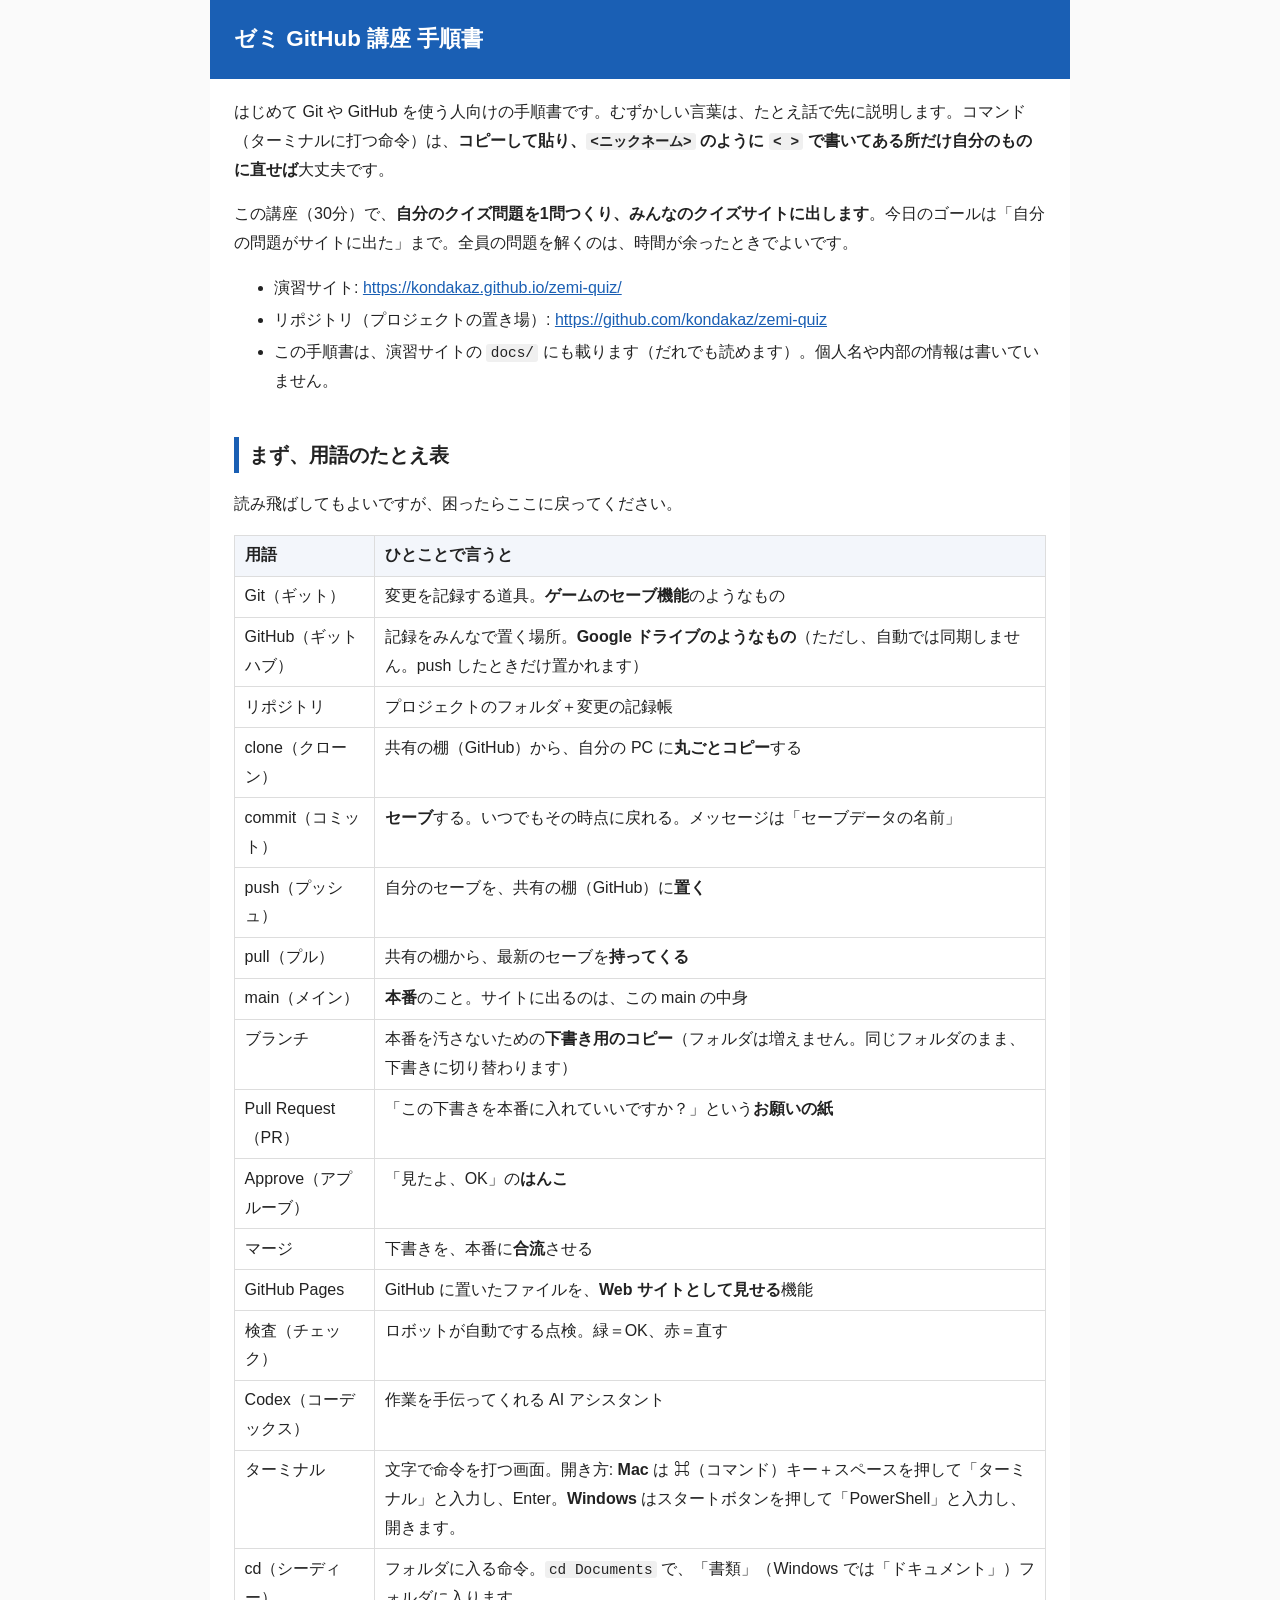
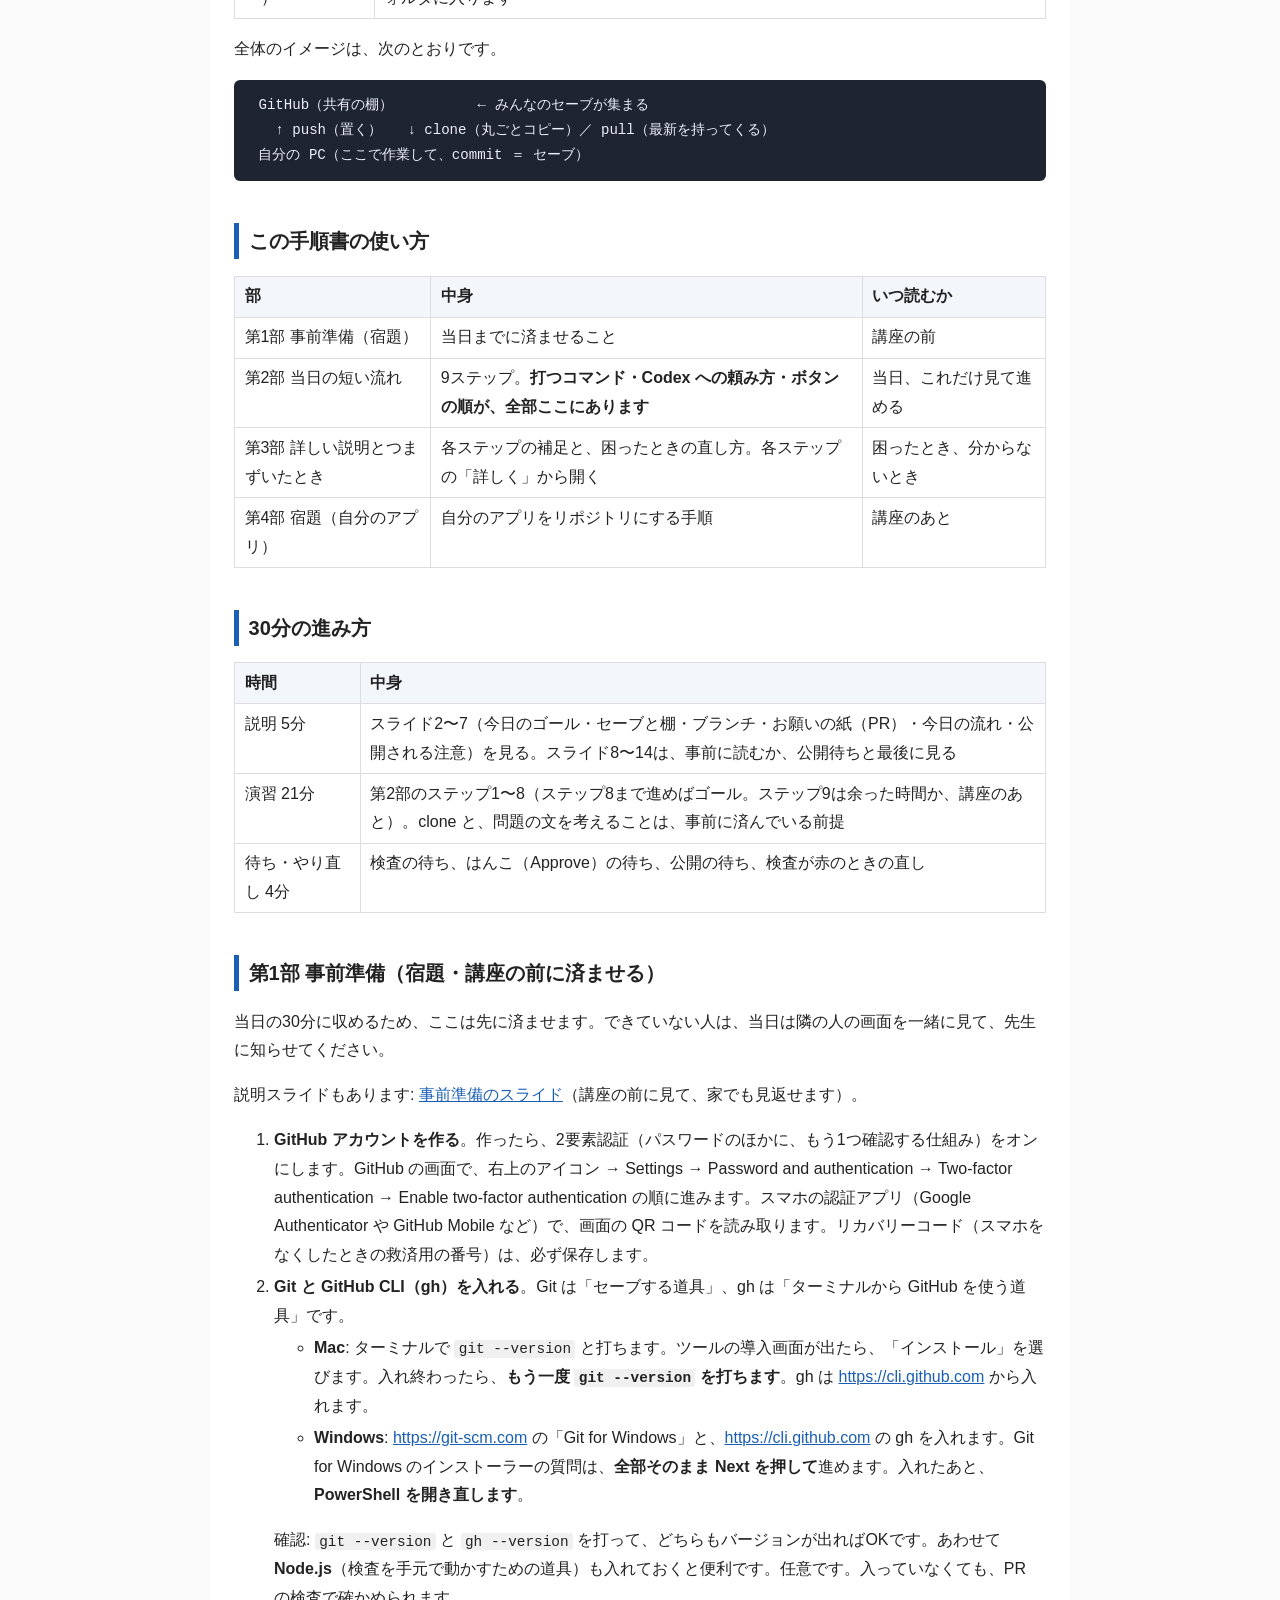
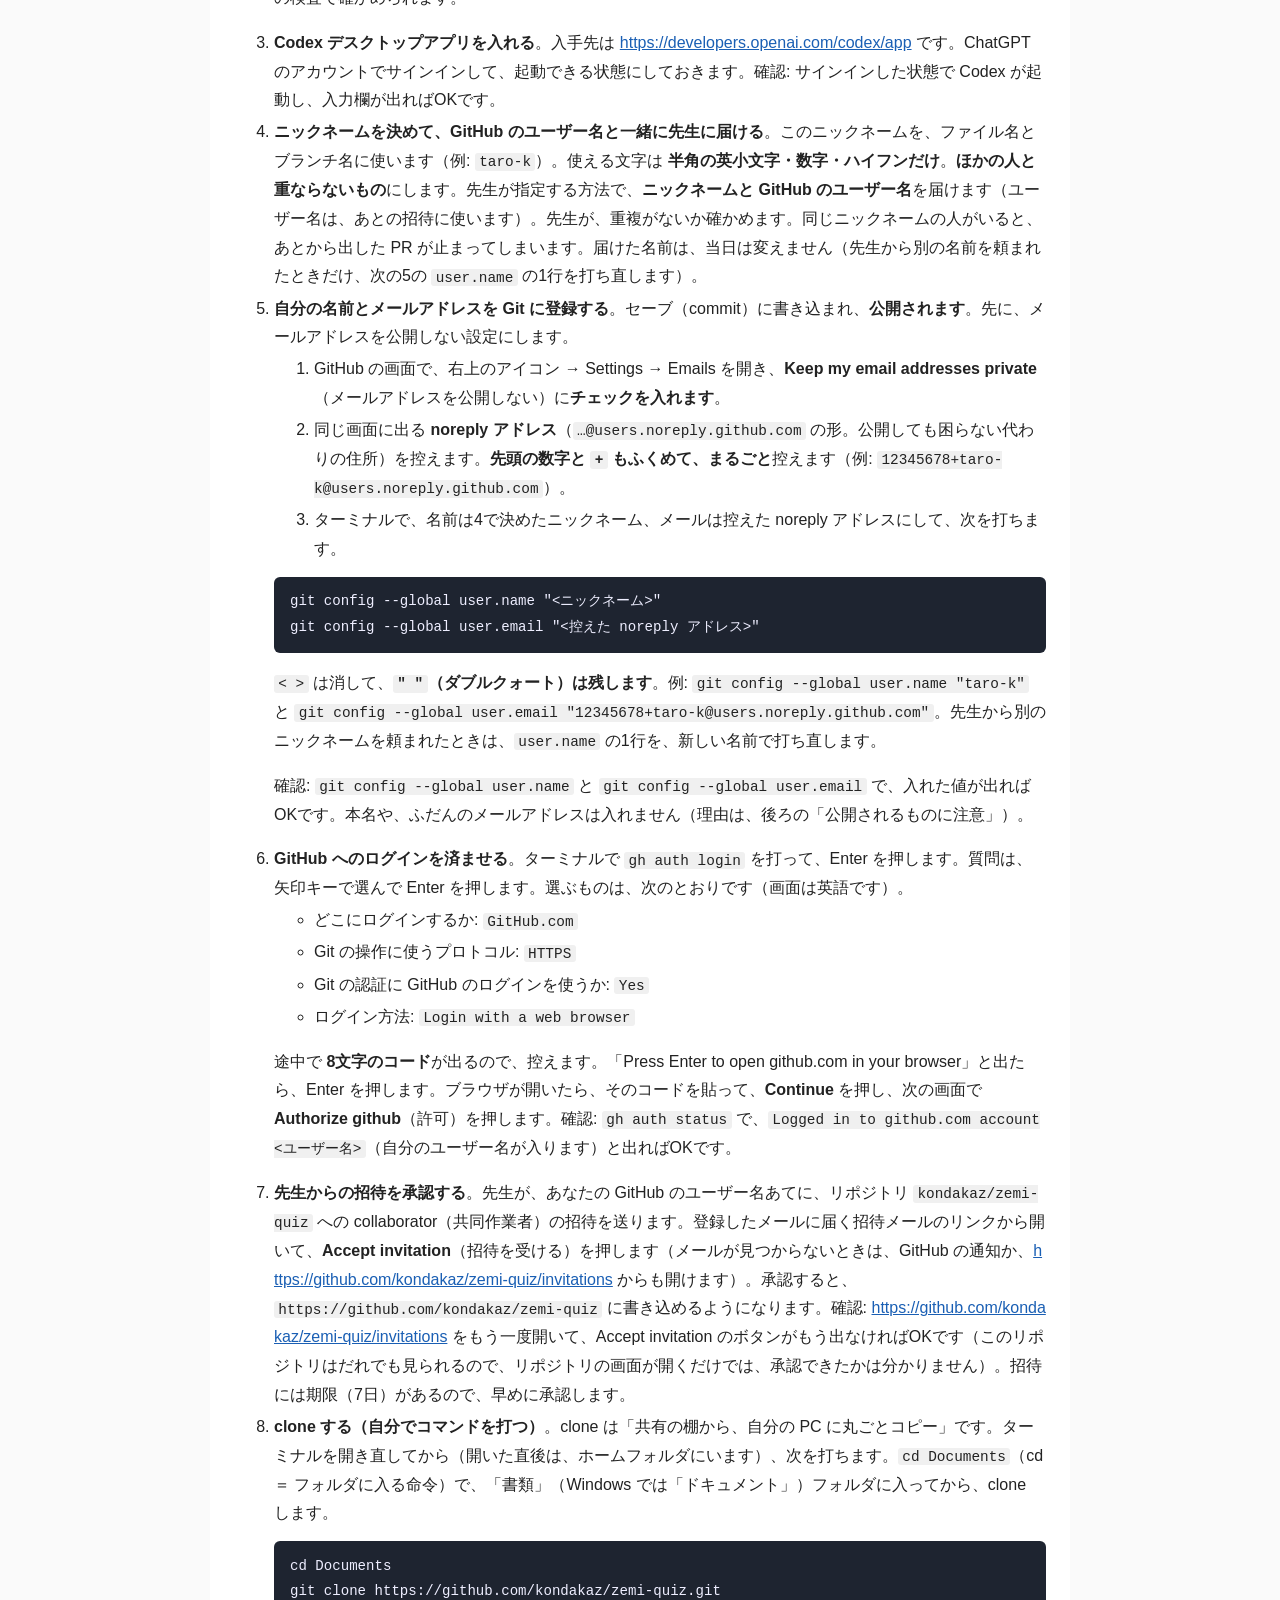
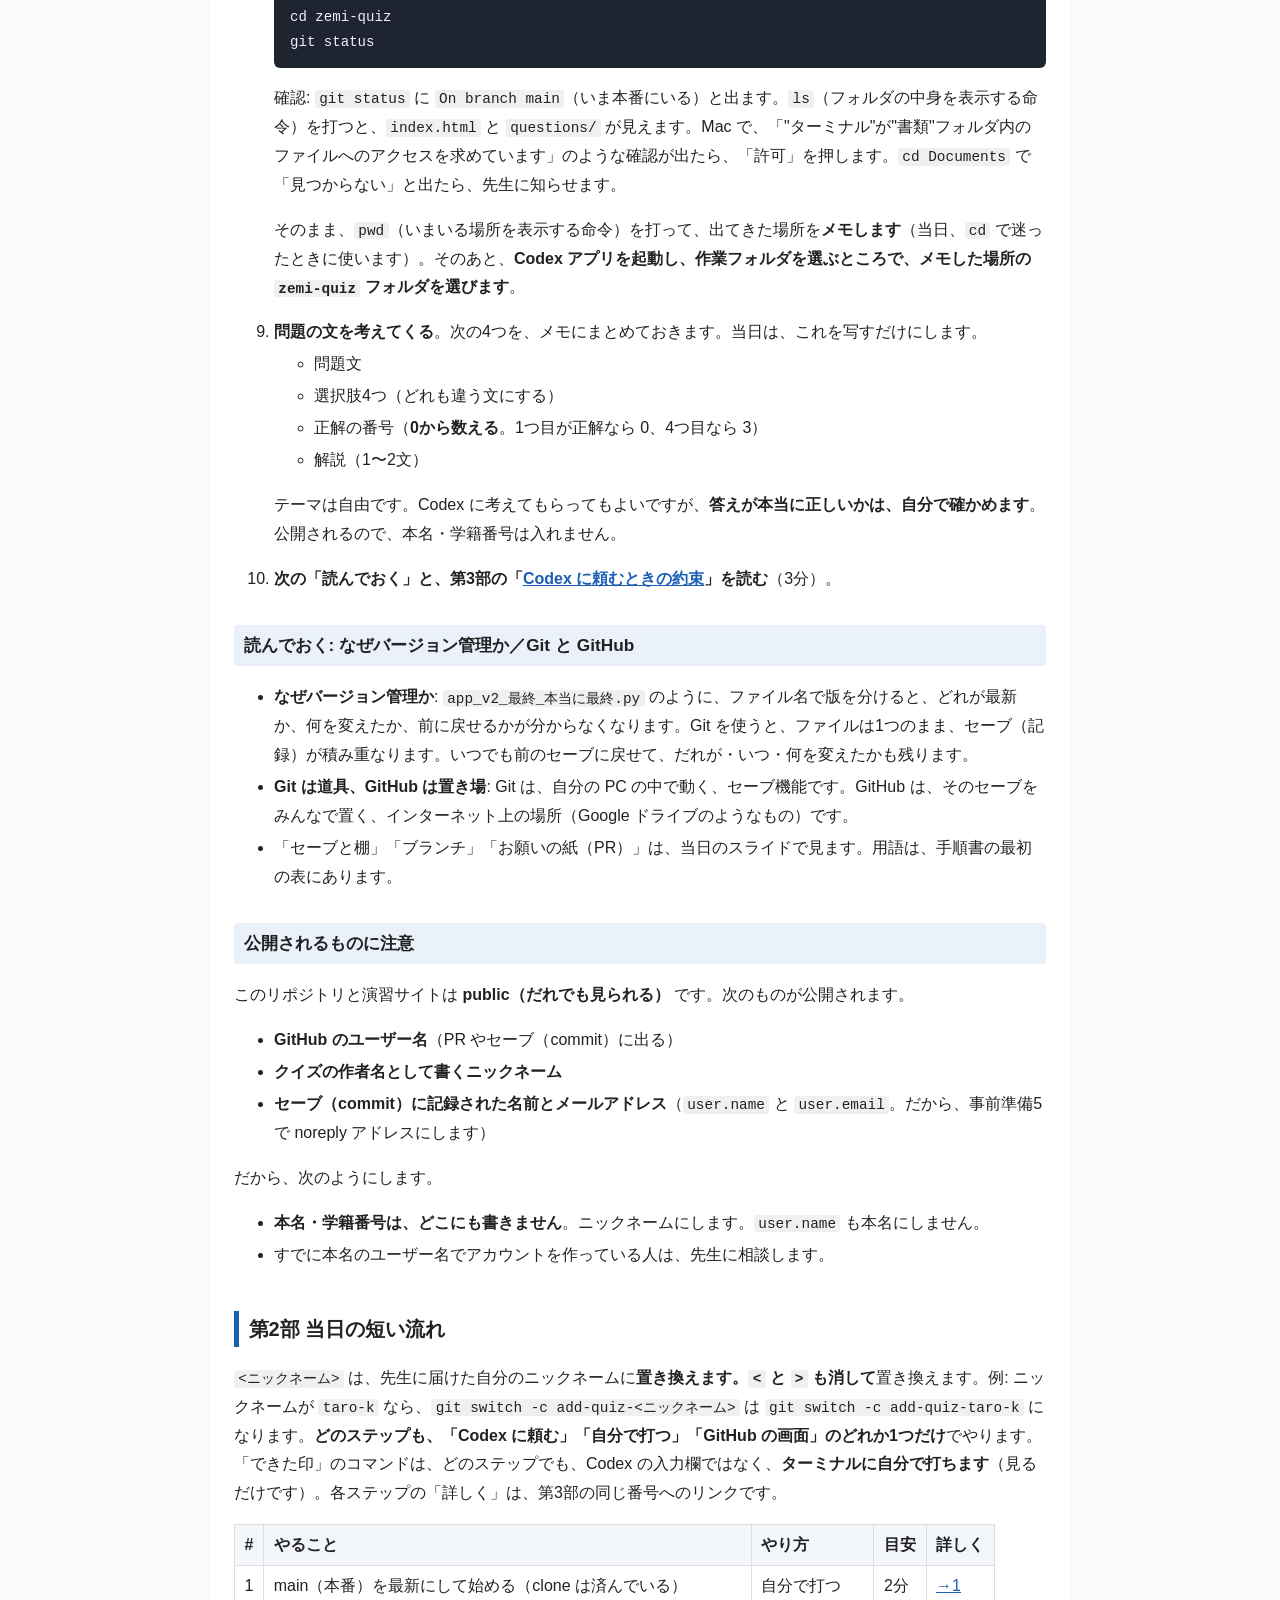
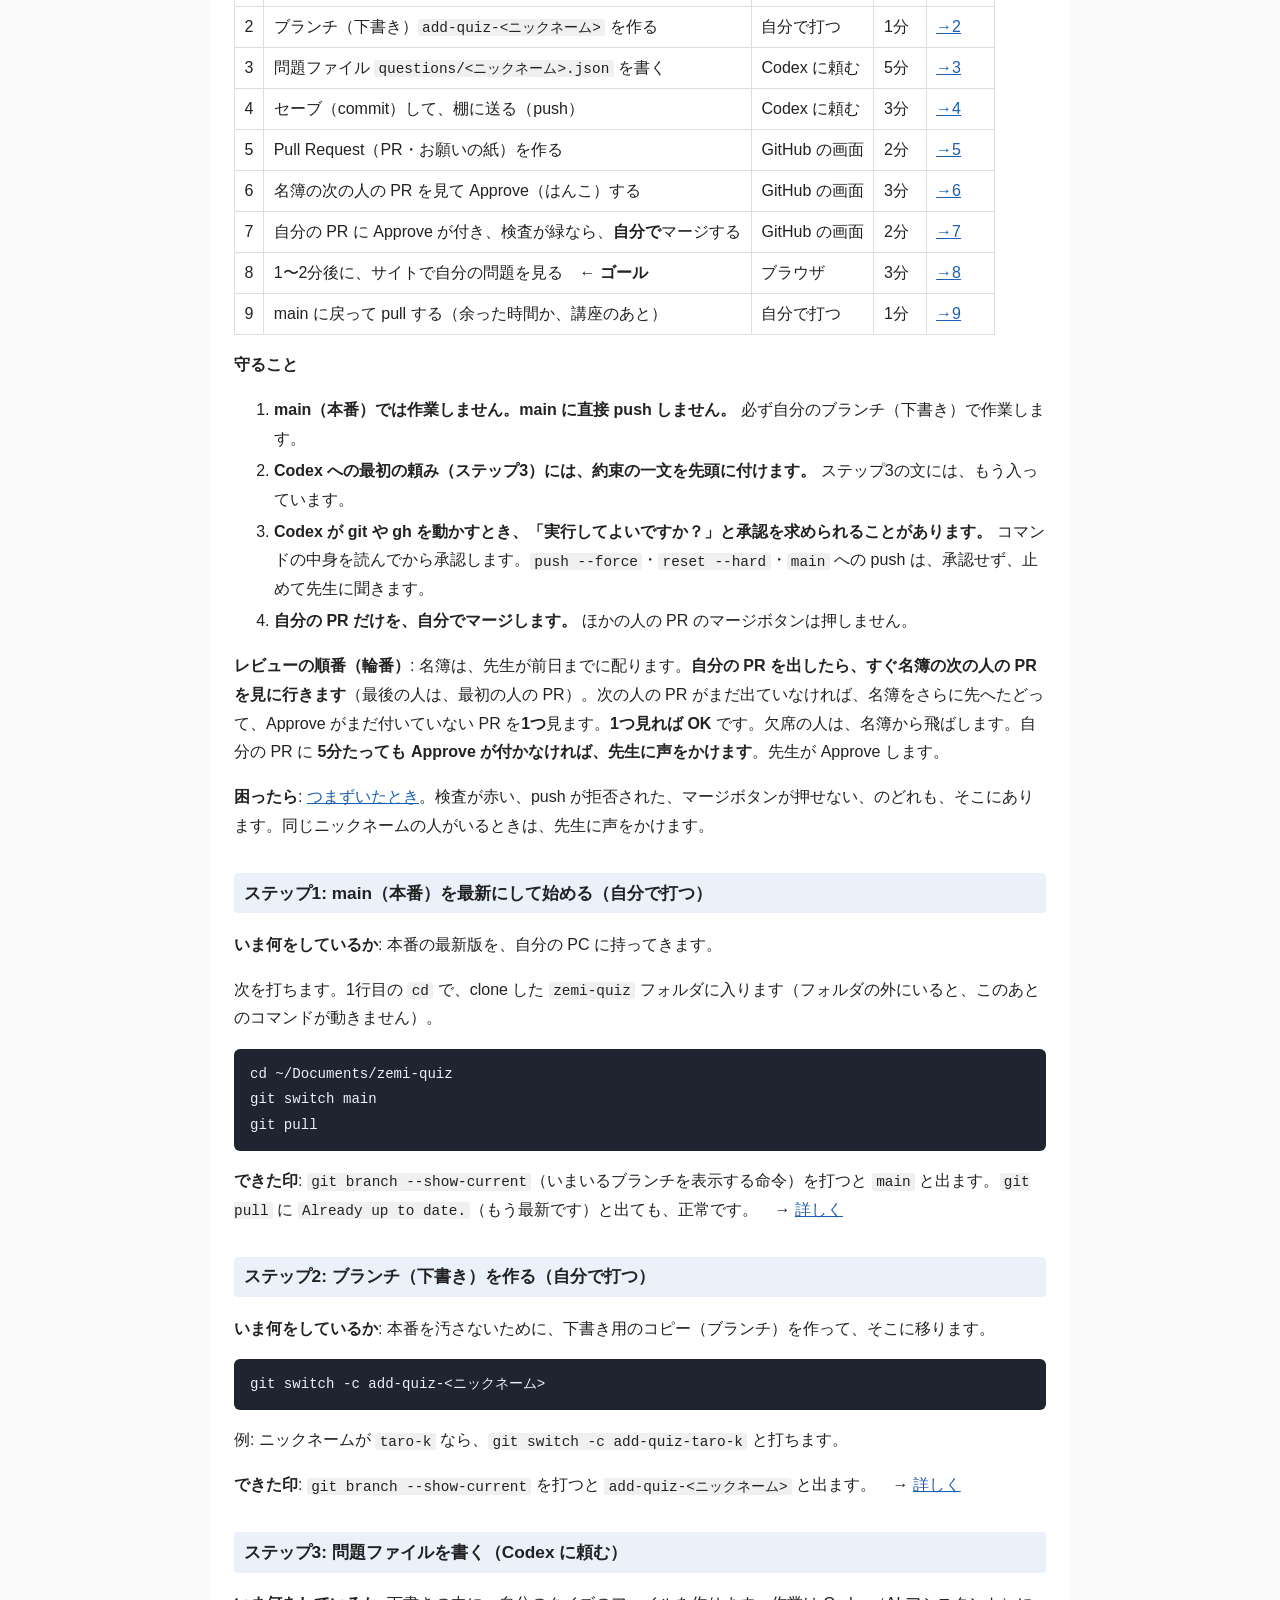
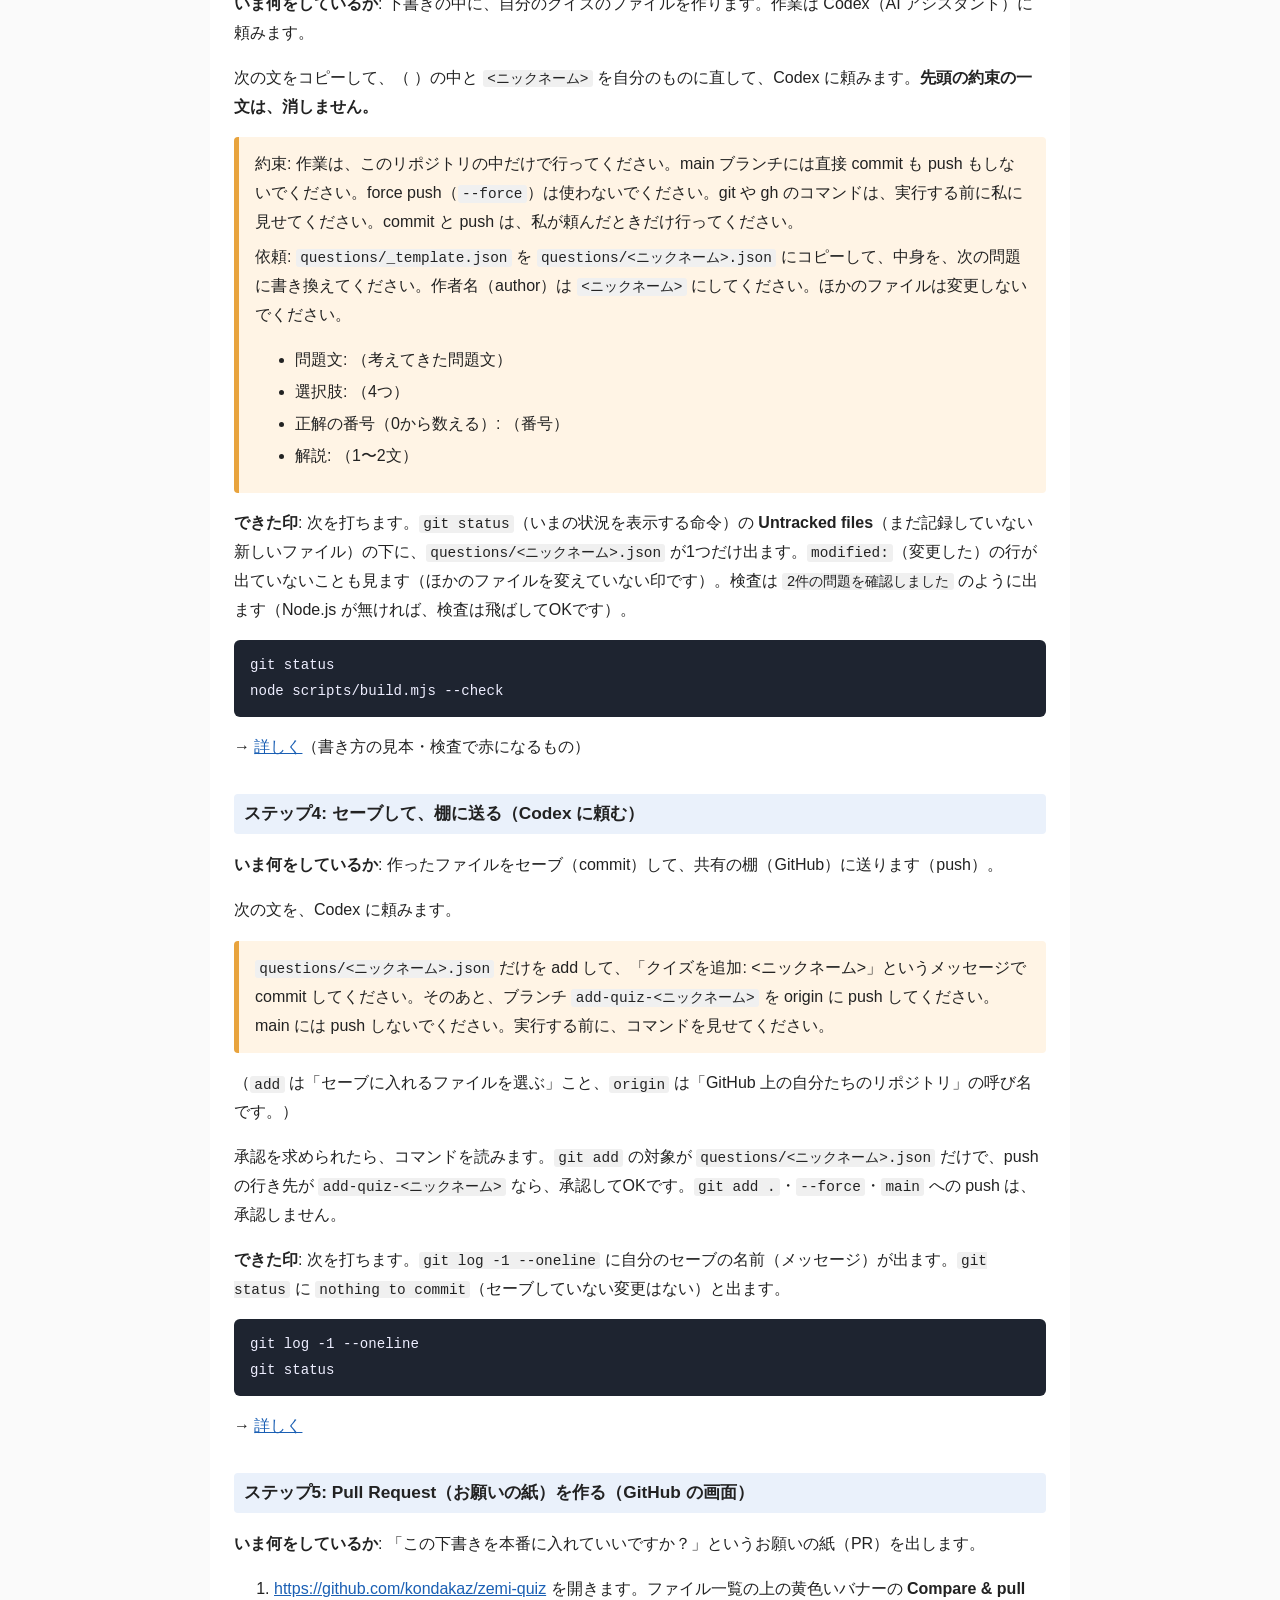
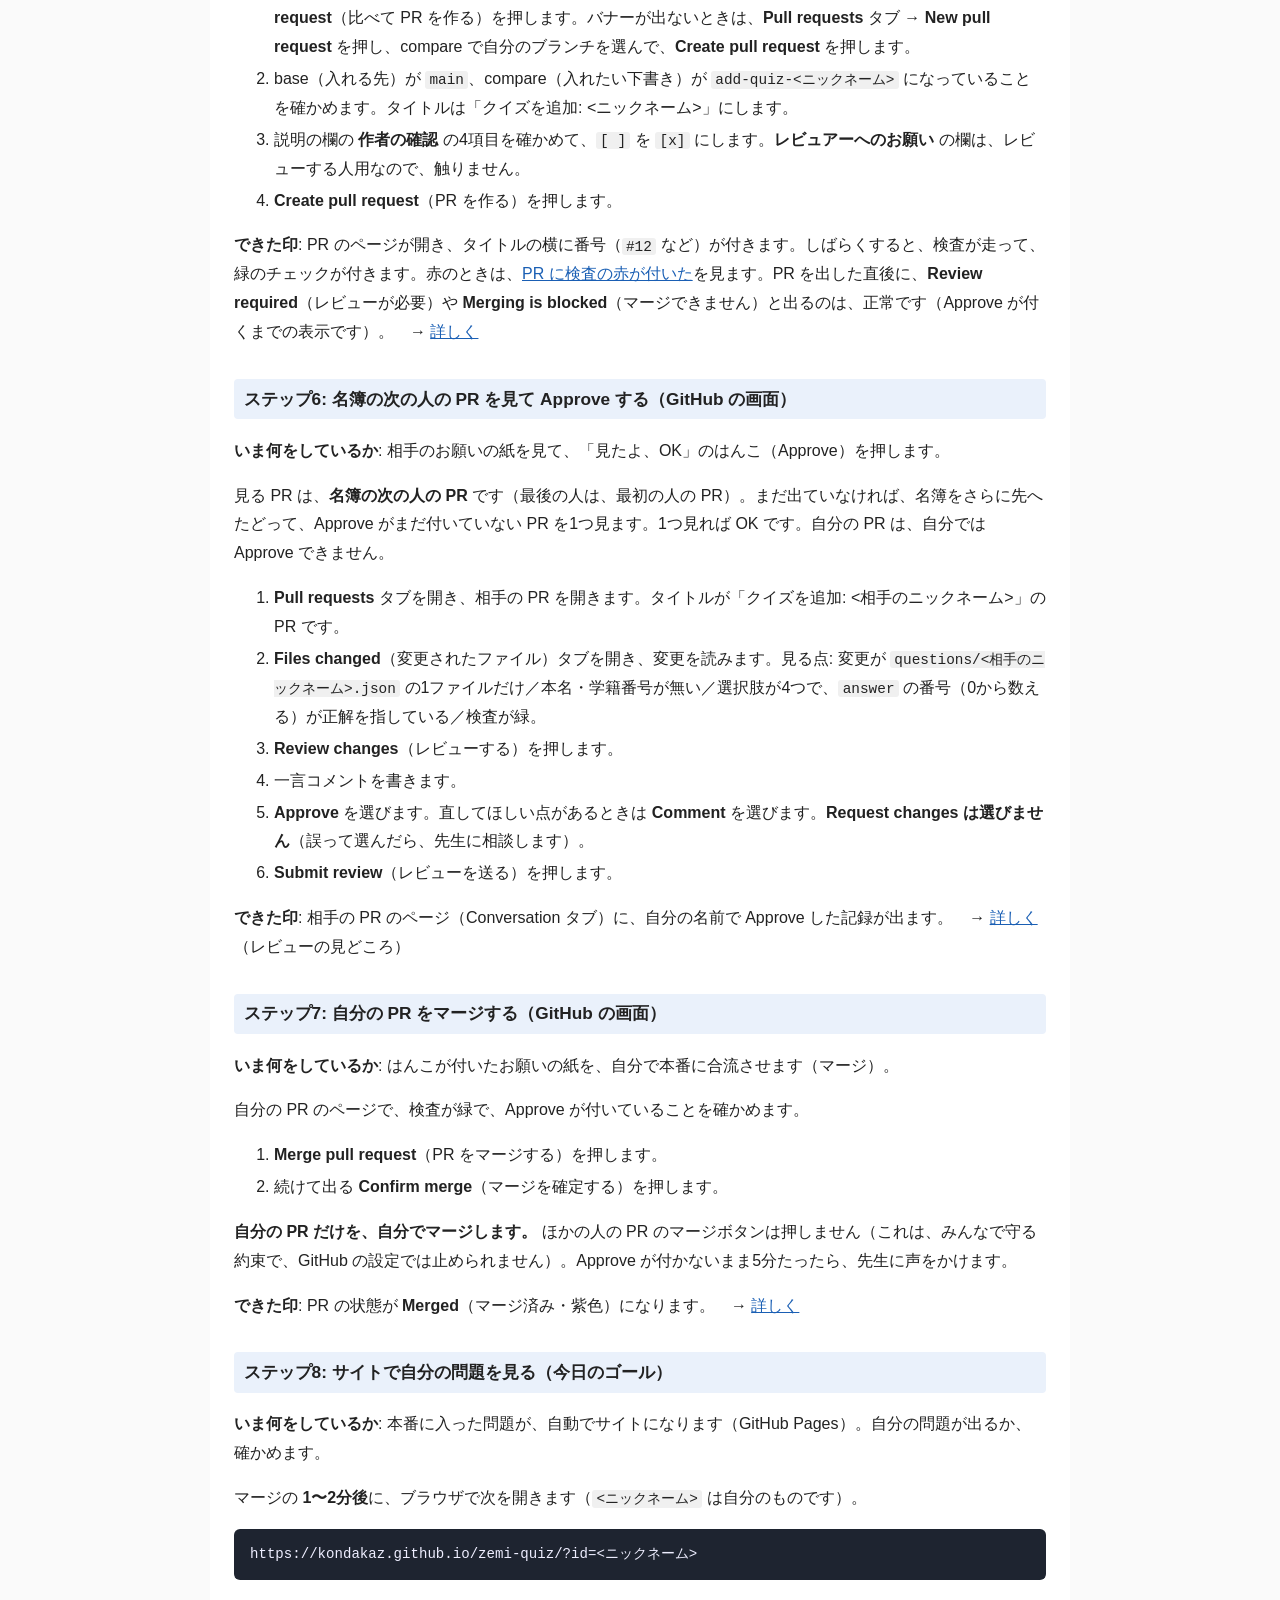
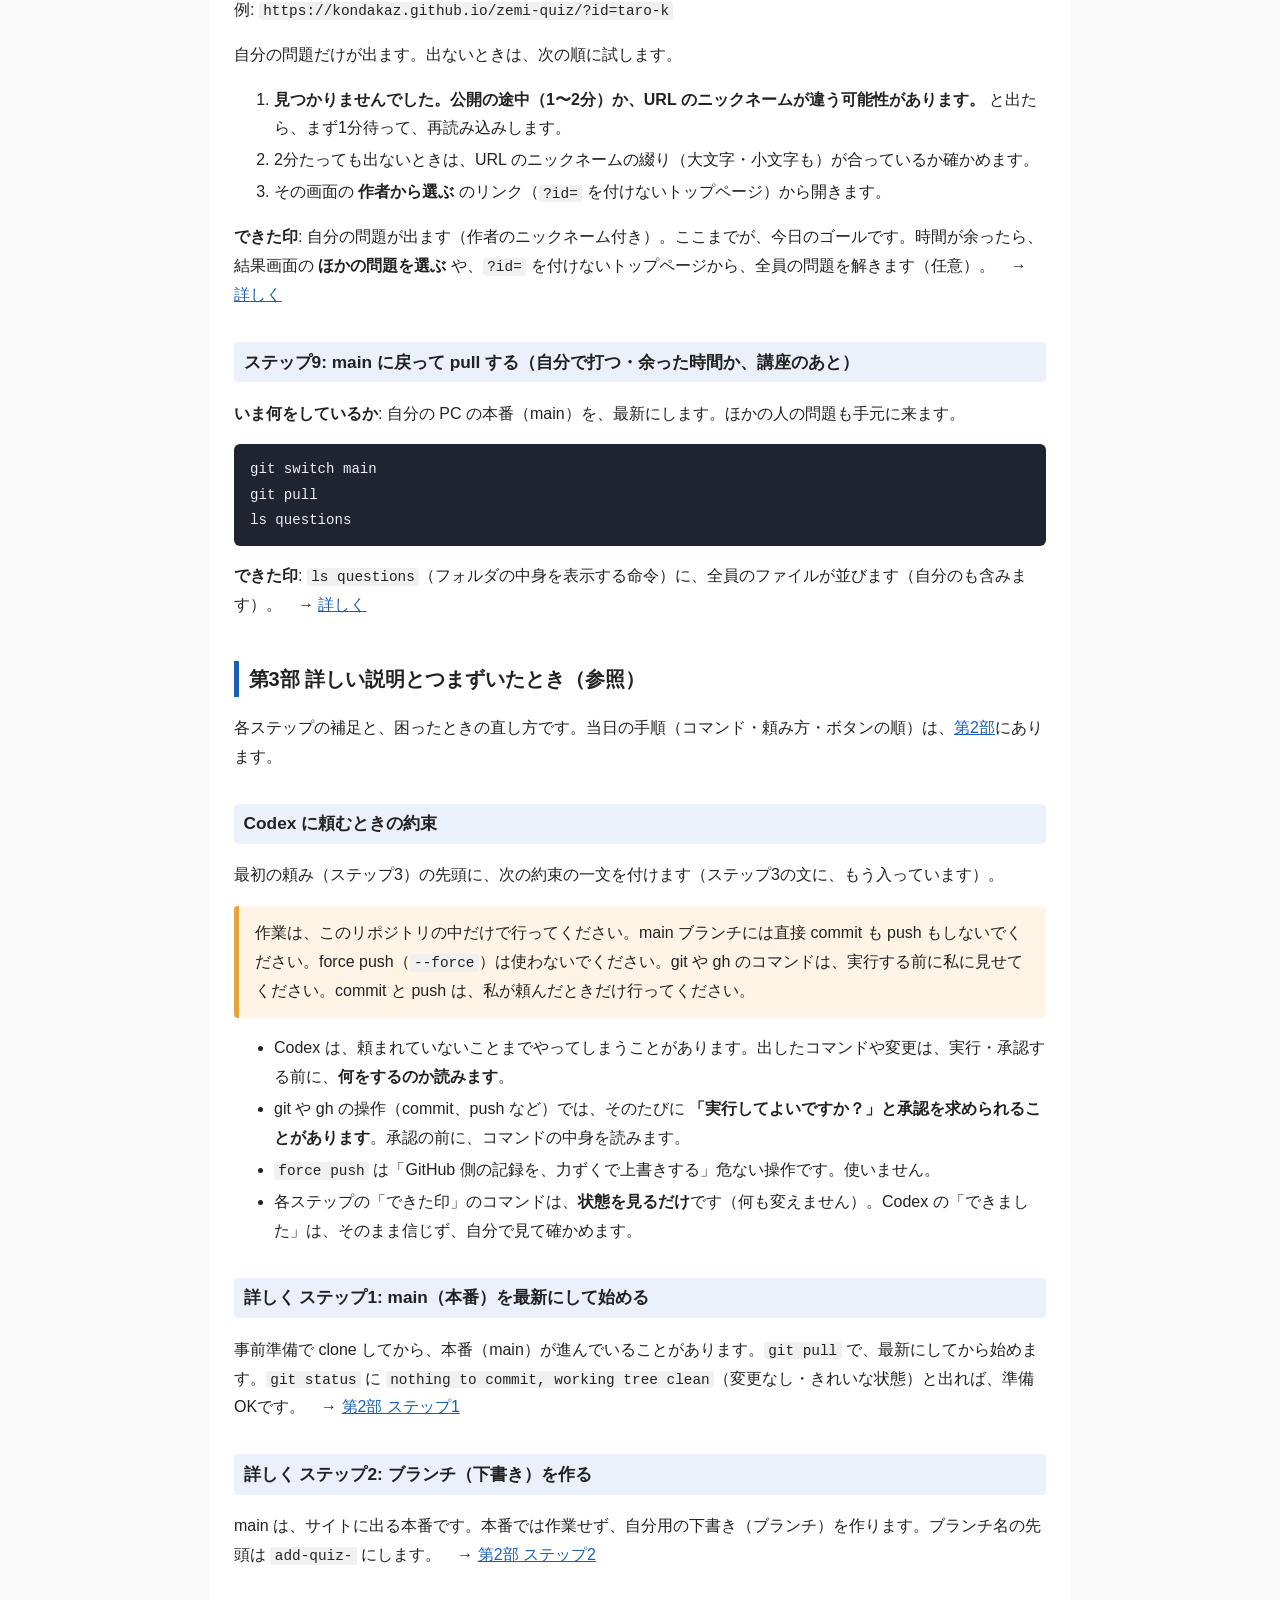
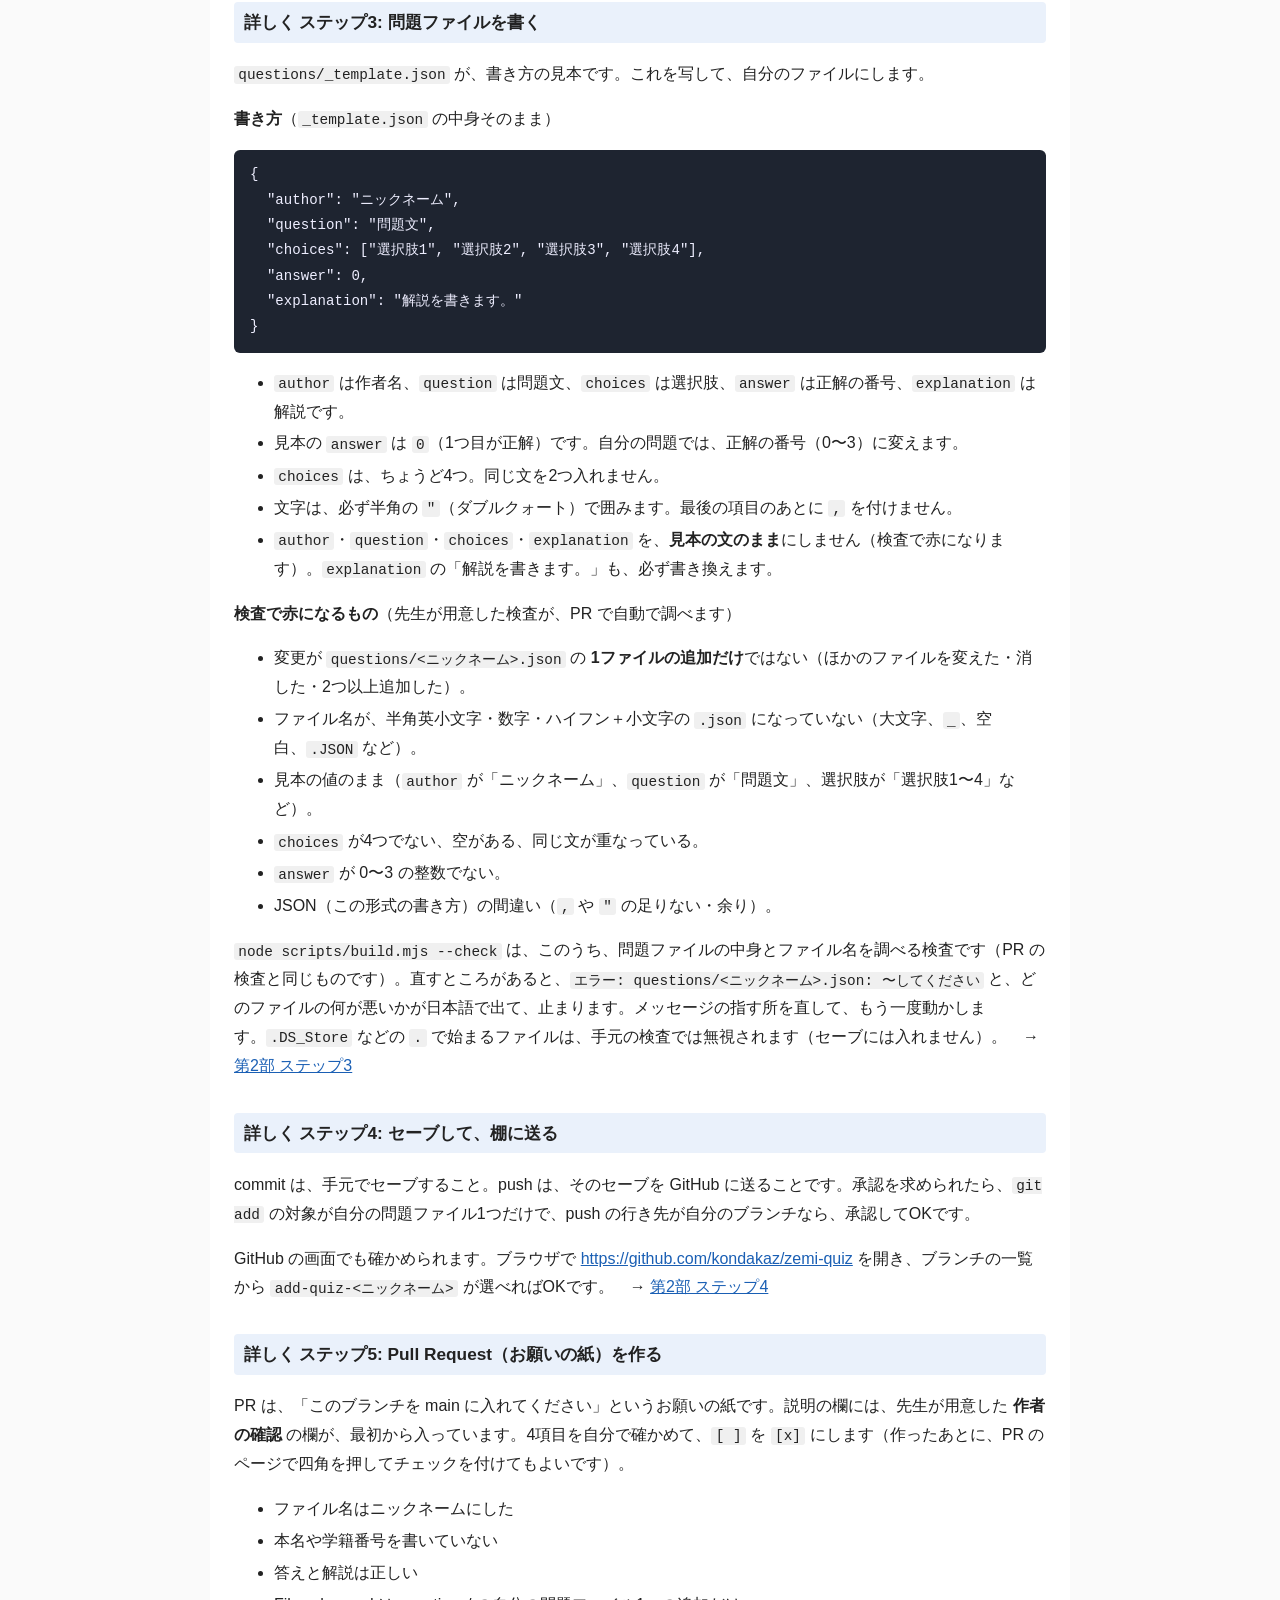
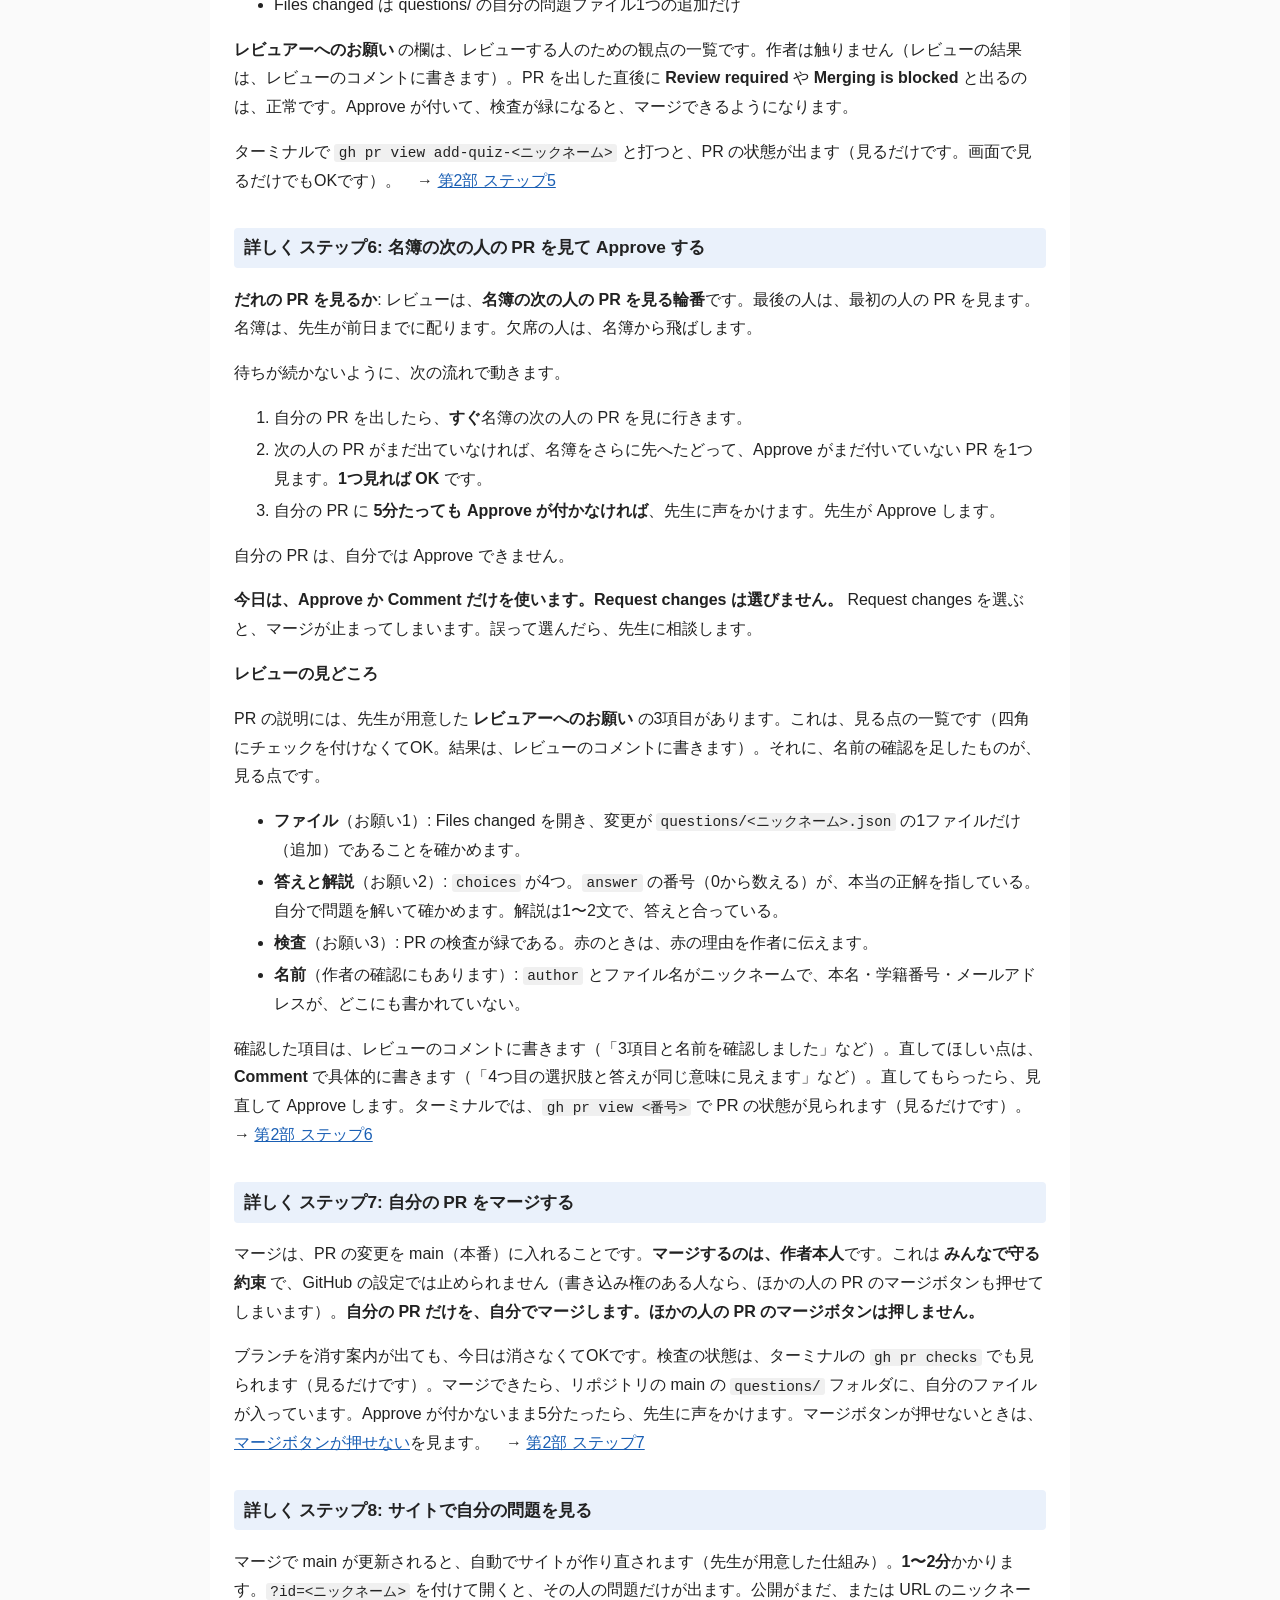
==== commit c4c33d34: "準備7のできた印を、承認のボタンが消えたかで見る形に直す Co-Authored-By: Claude Opus 5.5 <noreply@anthropic.com>" ====
--- a/docs/handout.html
+++ b/docs/handout.html
@@ -70,7 +70,7 @@
 <li>ログイン方法: <code>Login with a web browser</code></li></ul>
 <p>途中で <strong>8文字のコード</strong>が出るので、控えます。「Press Enter to open github.com in your browser」と出たら、Enter を押します。ブラウザが開いたら、そのコードを貼って、<strong>Continue</strong> を押し、次の画面で <strong>Authorize github</strong>（許可）を押します。確認: <code>gh auth status</code> で、<code>Logged in to github.com account &lt;ユーザー名&gt;</code>（自分のユーザー名が入ります）と出ればOKです。</p>
 </li>
-<li><strong>先生からの招待を承認する</strong>。先生が、あなたの GitHub のユーザー名あてに、リポジトリ <code>kondakaz/zemi-quiz</code> への collaborator（共同作業者）の招待を送ります。登録したメールに届く招待メールのリンクから開いて、<strong>Accept invitation</strong>（招待を受ける）を押します（メールが見つからないときは、GitHub の通知か、<a href="https://github.com/kondakaz/zemi-quiz/invitations">https://github.com/kondakaz/zemi-quiz/invitations</a> からも開けます）。承認すると、<code>https://github.com/kondakaz/zemi-quiz</code> に書き込めるようになります。確認: Accept invitation を押したあと、リポジトリの画面（<code>https://github.com/kondakaz/zemi-quiz</code>）が開けばOKです。招待には期限（7日）があるので、早めに承認します。</li>
+<li><strong>先生からの招待を承認する</strong>。先生が、あなたの GitHub のユーザー名あてに、リポジトリ <code>kondakaz/zemi-quiz</code> への collaborator（共同作業者）の招待を送ります。登録したメールに届く招待メールのリンクから開いて、<strong>Accept invitation</strong>（招待を受ける）を押します（メールが見つからないときは、GitHub の通知か、<a href="https://github.com/kondakaz/zemi-quiz/invitations">https://github.com/kondakaz/zemi-quiz/invitations</a> からも開けます）。承認すると、<code>https://github.com/kondakaz/zemi-quiz</code> に書き込めるようになります。確認: <a href="https://github.com/kondakaz/zemi-quiz/invitations">https://github.com/kondakaz/zemi-quiz/invitations</a> をもう一度開いて、Accept invitation のボタンがもう出なければOKです（このリポジトリはだれでも見られるので、リポジトリの画面が開くだけでは、承認できたかは分かりません）。招待には期限（7日）があるので、早めに承認します。</li>
 <li><strong>clone する（自分でコマンドを打つ）</strong>。clone は「共有の棚から、自分の PC に丸ごとコピー」です。ターミナルを開き直してから（開いた直後は、ホームフォルダにいます）、次を打ちます。<code>cd Documents</code>（cd ＝ フォルダに入る命令）で、「書類」（Windows では「ドキュメント」）フォルダに入ってから、clone します。
 <pre><code>cd Documents
 git clone https://github.com/kondakaz/zemi-quiz.git
